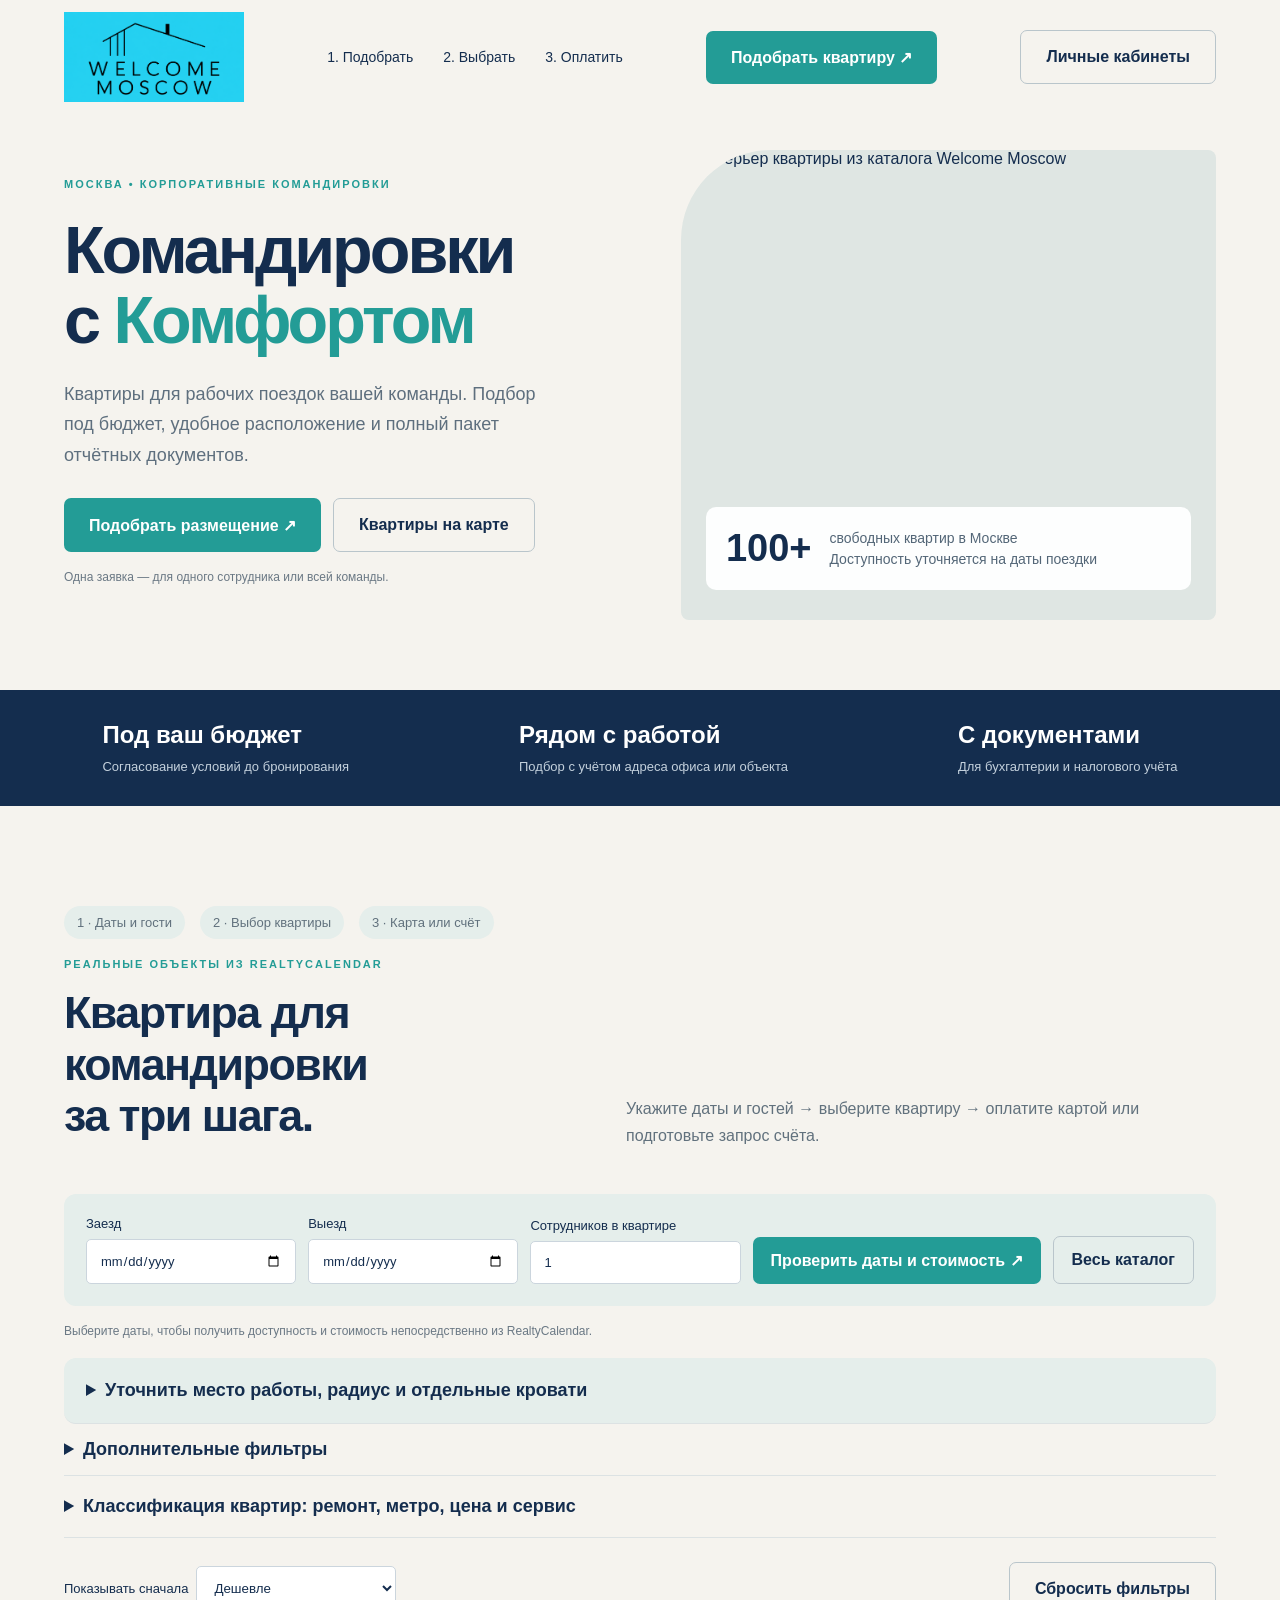
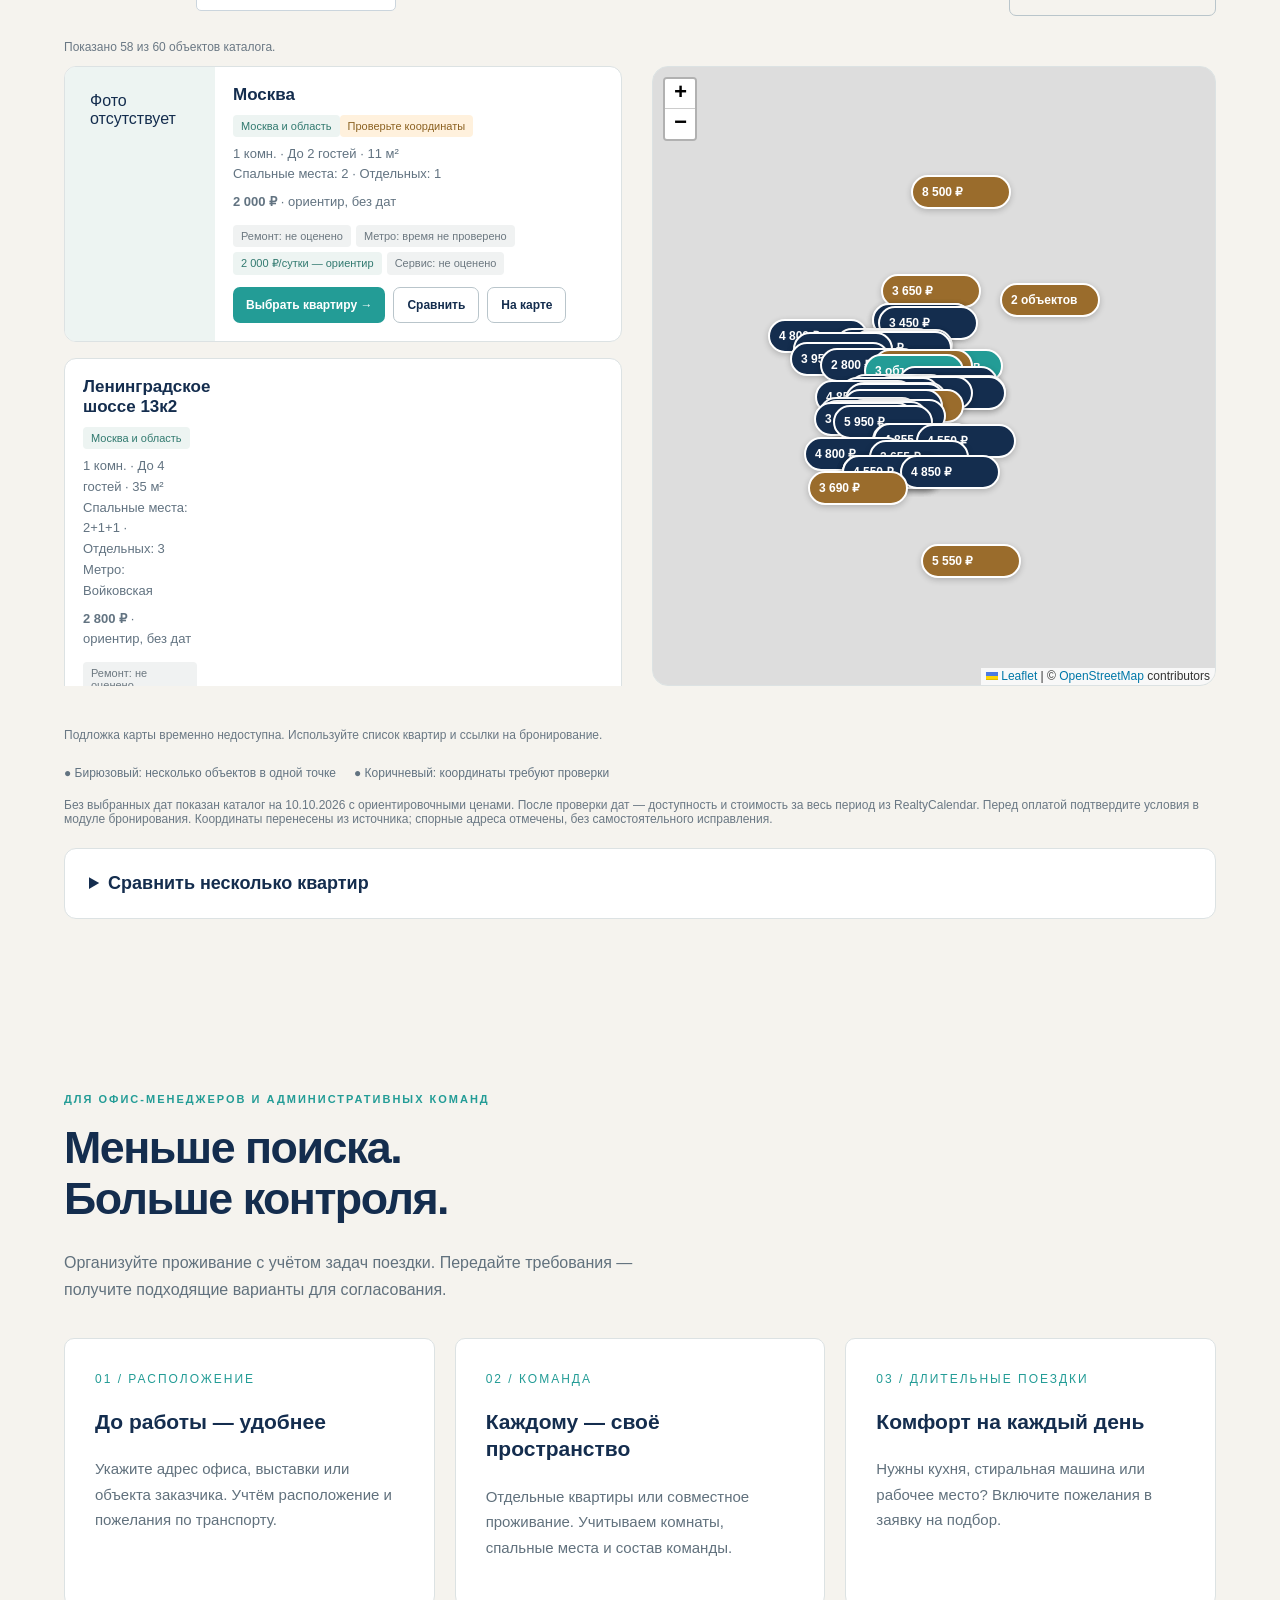
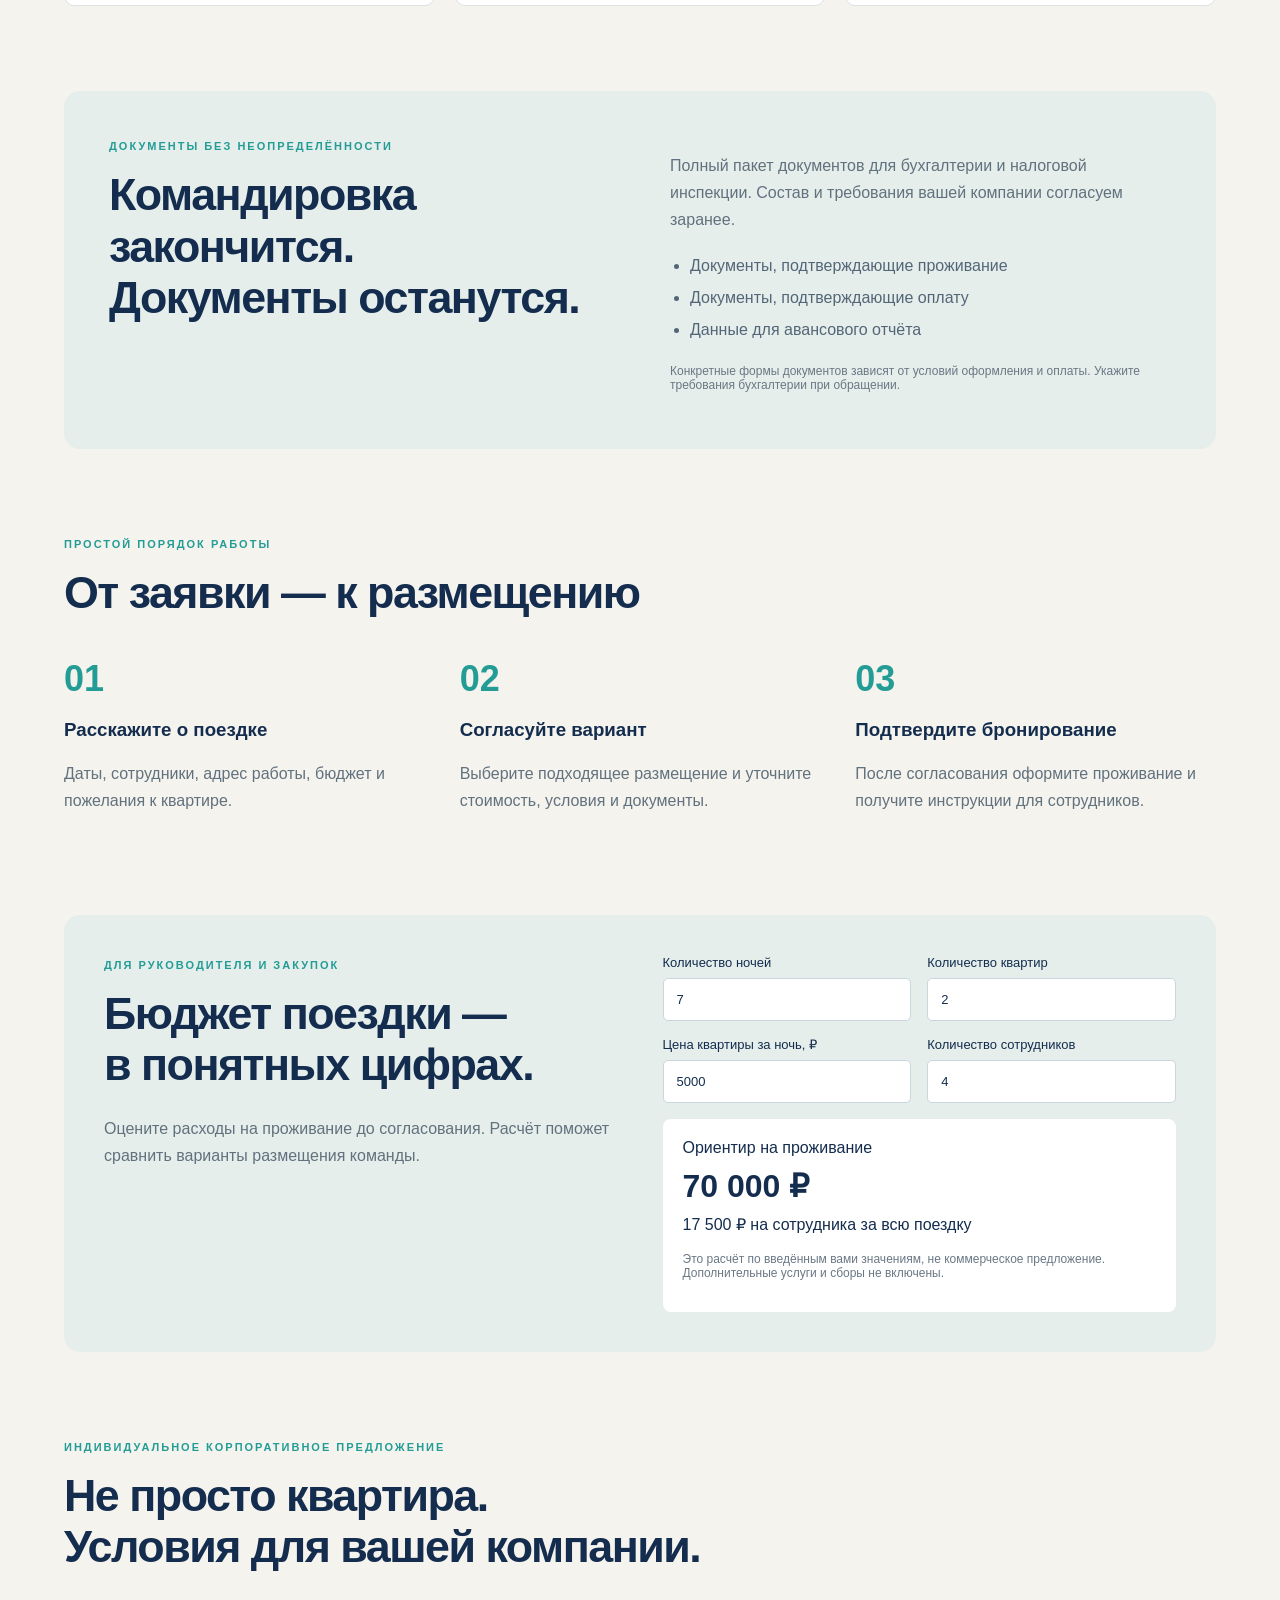
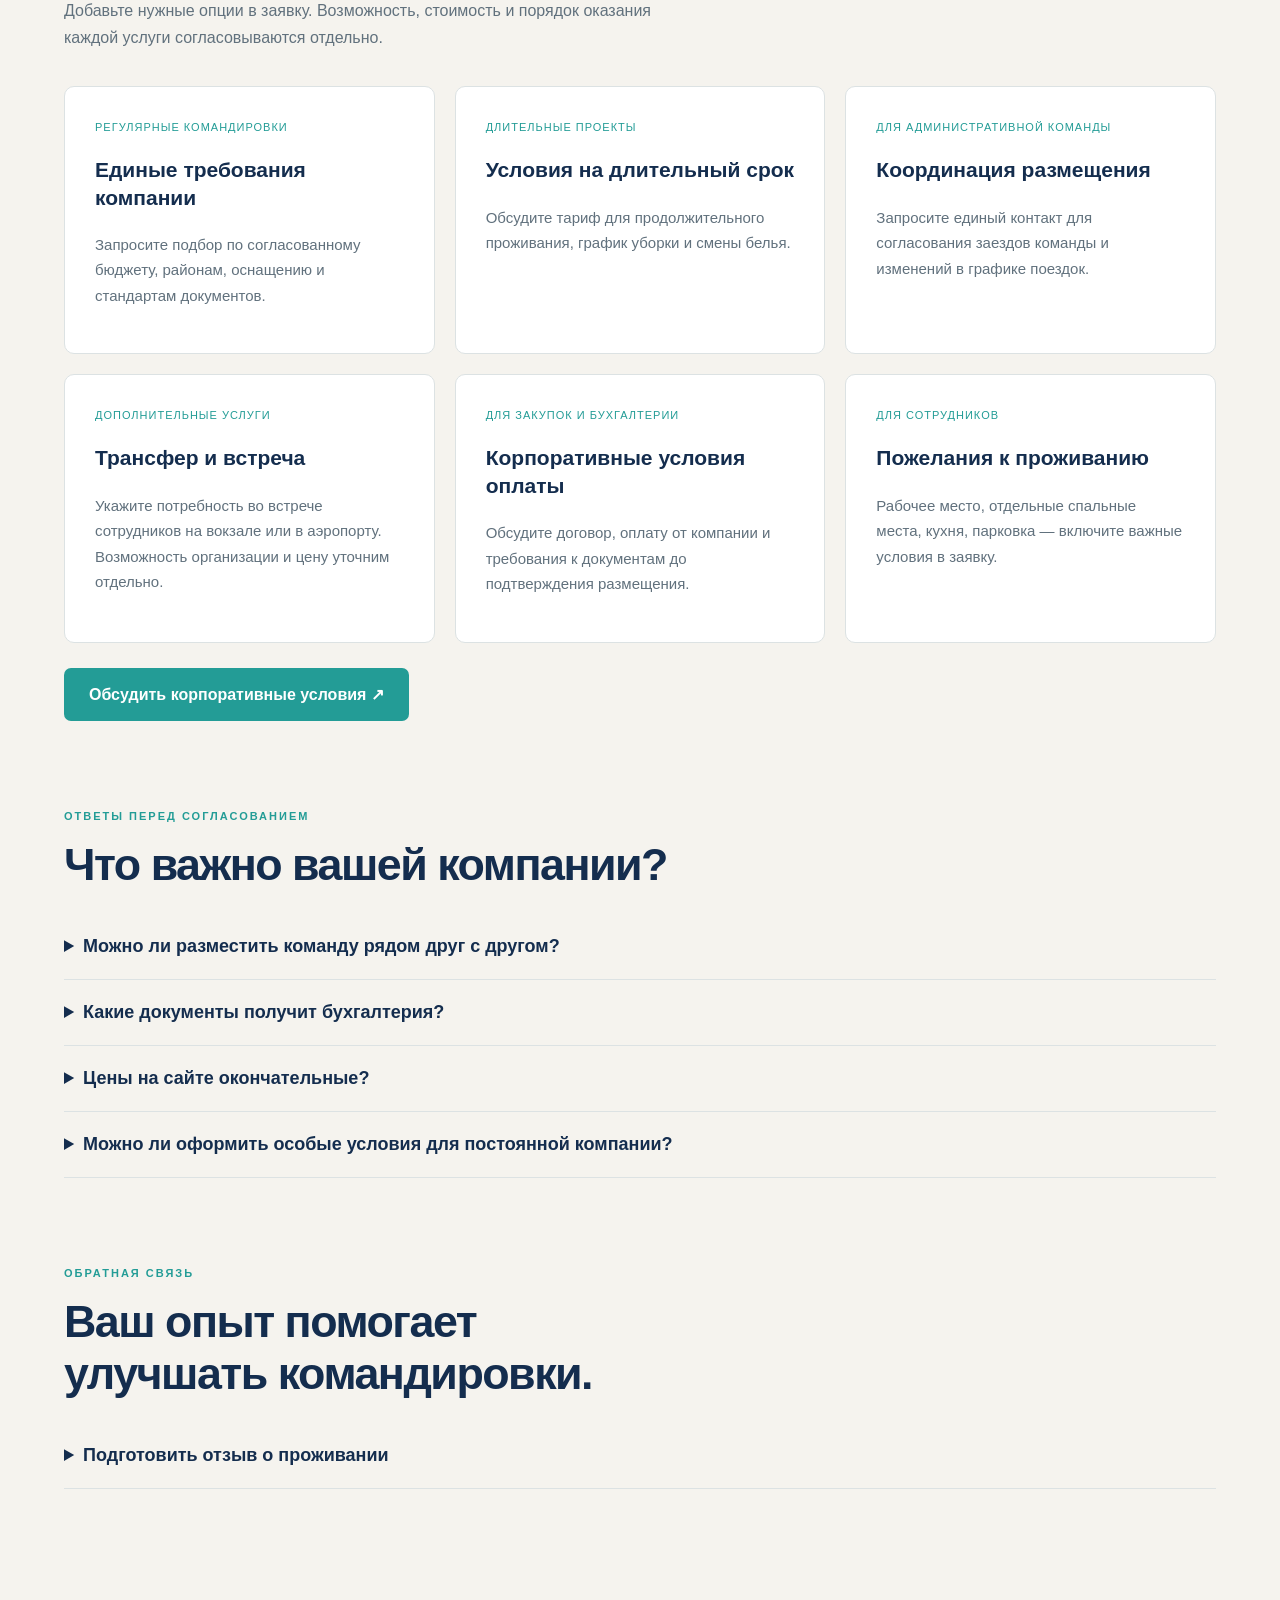
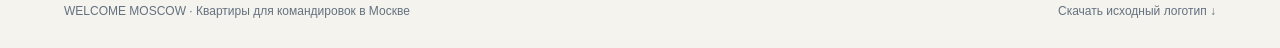
==== welcomemoscow/site/public/index.html @ 2b46227b "Save WELCOMEMOSCOW site, cabinet MVP and research" ====
<!doctype html><html lang="ru"><head><meta charset="utf-8"><meta name="viewport" content="width=device-width,initial-scale=1"><title>Welcome Moscow — квартиры для командировок</title><meta name="description" content="Более 100 свободных квартир в Москве для сотрудников компаний. Подбор под бюджет и полный пакет документов."><style>
:root{--navy:#142d4e;--teal:#239c96;--cream:#f5f3ee;--line:#dce2e3}*{box-sizing:border-box}html{scroll-behavior:smooth}body{margin:0;background:var(--cream);color:var(--navy);font-family:Arial,sans-serif}a{color:inherit;text-decoration:none}button,input,textarea{font:inherit}header{max-width:1280px;margin:auto;padding:24px 5%;display:flex;align-items:center;justify-content:space-between}.brand{display:flex;align-items:center;gap:10px;font-weight:800;letter-spacing:-.5px}.original-logo{display:block;position:relative;width:220px;height:125px;overflow:hidden;border-radius:3px}.brand .original-logo img{position:absolute;width:100%;height:auto;left:0;top:-185px}.brand small{display:block;font-size:10px;letter-spacing:2px;margin-top:5px;font-weight:400}nav{display:flex;gap:30px;font-size:14px}.btn{display:inline-flex;justify-content:center;align-items:center;padding:17px 25px;border-radius:7px;background:var(--teal);color:white;border:0;font-weight:700;cursor:pointer}.outline{background:transparent;border:1px solid #b9c5cb;color:var(--navy)}main{overflow:hidden}.hero{max-width:1280px;margin:36px auto 0;padding:0 5% 70px;display:grid;grid-template-columns:1.05fr 1fr;gap:55px;align-items:center}.eyebrow{font-size:11px;letter-spacing:2px;font-weight:700;text-transform:uppercase;color:var(--teal)}h1{font-size:clamp(42px,5.2vw,70px);line-height:1.06;letter-spacing:-3px;margin:23px 0}h1 em{font-style:normal;color:var(--teal)}.lead{font-size:18px;line-height:1.7;color:#5e6f7e;max-width:490px}.actions{display:flex;gap:12px;flex-wrap:wrap;margin-top:28px}.note{font-size:12px;color:#6a7884;margin-top:18px}.scene{height:470px;background:#dfe6e3;border-radius:90px 8px 8px 8px;position:relative;overflow:hidden;display:flex;align-items:center;justify-content:center}.scene:before{content:'';position:absolute;inset:0;background:linear-gradient(110deg,#ece8dc,#d5e4df)}.door{position:relative;width:220px;height:330px;border:18px solid var(--navy);border-bottom:0;border-radius:120px 120px 0 0;background:linear-gradient(140deg,#9bb9b2,#f5f3ee);box-shadow:55px 15px 0 -20px #c5d2ca}.door:after{content:'';position:absolute;width:58px;height:58px;right:20px;top:85px;background:var(--teal);box-shadow:0 68px 0 #f5f3ee}.float{position:absolute;bottom:30px;left:25px;right:25px;padding:20px;background:#fffffff2;border-radius:10px;display:flex;align-items:center;gap:18px}.float strong{font-size:38px}.float span{font-size:14px;line-height:1.5;color:#536677}.stats{background:var(--navy);color:#fff;padding:31px 8%;display:flex;justify-content:space-between;gap:25px}.stats b{display:block;font-size:24px;margin-bottom:8px}.stats span{font-size:13px;color:#c3d0dc}.section{max-width:1280px;margin:auto;padding:85px 5%}h2{font-size:clamp(30px,3.5vw,46px);letter-spacing:-1.5px;line-height:1.15;margin:15px 0 24px}.section-intro{max-width:590px;line-height:1.7;color:#61717d}.grid{display:grid;grid-template-columns:repeat(3,1fr);gap:20px;margin-top:35px}.card{padding:30px;background:white;border-radius:10px;border:1px solid var(--line)}.number{font-size:12px;color:var(--teal);letter-spacing:2px}.card h3{font-size:21px;line-height:1.3}.card p{font-size:15px;color:#61717d;line-height:1.7}.docs{display:grid;grid-template-columns:1fr 1fr;gap:60px;background:#e5eeeb;border-radius:16px;padding:45px}.docs ul{padding-left:20px;line-height:2;color:#536677}.steps{display:grid;grid-template-columns:repeat(3,1fr);gap:35px;margin-top:40px}.steps b{font-size:36px;color:var(--teal)}.steps p{line-height:1.7;color:#61717d}.form-section{background:var(--navy);color:white}.form-wrap{max-width:1150px;margin:auto;padding:70px 5%;display:grid;grid-template-columns:1fr 1.1fr;gap:70px}.form-wrap p{line-height:1.7;color:#c3d0dc}form{display:grid;grid-template-columns:1fr 1fr;gap:18px}label{display:flex;flex-direction:column;gap:8px;font-size:13px}input,textarea{padding:13px;background:#fff;border:1px solid #cbd5dd;border-radius:5px;width:100%;color:var(--navy)}.full{grid-column:1/-1}textarea{min-height:90px}.form-note{font-size:12px!important;margin:0}#result{display:none}.result{background:#fff;color:var(--navy);padding:20px;border-radius:8px}.result pre{white-space:pre-wrap;font:14px/1.6 Arial}footer{padding:30px 5%;max-width:1280px;margin:auto;display:flex;justify-content:space-between;gap:20px;font-size:12px;color:#63717f}@media(max-width:800px){header{gap:15px;flex-wrap:wrap}.original-logo{width:190px;height:108px}.brand .original-logo img{top:-160px}header>.btn{padding:12px 15px;font-size:12px}nav{display:none}.hero{grid-template-columns:1fr;margin-top:15px;gap:30px}h1{letter-spacing:-2px}.scene{height:340px}.door{height:290px}.stats{flex-direction:column;padding:30px 7%}.grid,.steps,.docs,.form-wrap{grid-template-columns:1fr}.section{padding:55px 6%}.docs{padding:28px;gap:10px}.form-wrap{gap:25px;padding:50px 6%}footer{flex-direction:column}form{gap:14px}.actions .btn{width:100%}}

.original-logo{width:180px;height:90px;overflow:visible}.brand .original-logo img{position:static;width:100%;height:100%;object-fit:contain}header{padding-top:12px;padding-bottom:12px}.scene:before{display:none}.scene>img{width:100%;height:100%;object-fit:cover}.catalog-head{display:flex;justify-content:space-between;gap:25px;align-items:end}.toolbar{display:flex;flex-wrap:wrap;gap:12px;margin:24px 0}.toolbar input{flex:2;min-width:180px}.toolbar select{padding:13px;border:1px solid #cbd5dd;border-radius:5px;color:var(--navy);background:white}.catalog-layout{display:grid;grid-template-columns:1fr 1fr;gap:24px}.map-wrap{position:sticky;top:15px;height:620px;border:1px solid var(--line);border-radius:16px;overflow:hidden;background:#e5eeeb}#map{height:100%;width:100%;z-index:1}.property-list{height:620px;overflow:auto;padding-right:6px}.property{background:white;border:1px solid var(--line);border-radius:12px;overflow:hidden;margin-bottom:16px;display:grid;grid-template-columns:150px 1fr}.property img{width:150px;height:100%;min-height:180px;object-fit:cover}.property-body{padding:18px}.property h3{font-size:17px;margin:0 0 10px}.property p{font-size:13px;line-height:1.6;margin:7px 0;color:#627381}.property .btn{padding:10px 13px;font-size:12px}.property-actions{display:flex;gap:8px;flex-wrap:wrap}.tag{display:inline-block;background:#edf4f2;border-radius:4px;padding:5px 8px;font-size:11px;color:#327a70}.warn{background:#fff1dd;color:#8c6222}.map-marker{background:var(--navy);color:white;border:2px solid white;border-radius:18px;padding:6px 9px;font-size:12px;font-weight:bold;white-space:nowrap;box-shadow:0 2px 6px #0003}.map-marker.warning{background:#9a6c2c}.map-marker.group{background:var(--teal)}.map-popup{font:14px/1.5 Arial;max-height:260px;overflow:auto;min-width:220px}.map-popup a{display:block;color:#137c79;margin:7px 0}.map-legend{display:flex;gap:18px;font-size:12px;margin:12px 0;color:#627381}.compare-panel{background:white;padding:24px;border-radius:12px;margin-top:22px;border:1px solid var(--line)}.compare-grid{display:grid;grid-template-columns:repeat(3,1fr);gap:15px}.compare-item{background:#f2f5f4;padding:18px;border-radius:8px;font-size:14px;line-height:1.7}.budget{display:grid;grid-template-columns:1fr 1fr;gap:45px;background:#e5eeeb;border-radius:16px;padding:40px}.budget-fields{display:grid;grid-template-columns:1fr 1fr;gap:16px}.budget-output{grid-column:1/-1;background:white;padding:20px;border-radius:8px}.budget-output strong{font-size:32px;display:block;margin:10px 0}details{border-bottom:1px solid var(--line);padding:22px 0}summary{font-size:18px;font-weight:bold;cursor:pointer}details p{line-height:1.7;color:#61717d}.service-label{font-size:11px;color:var(--teal);text-transform:uppercase;letter-spacing:1px}.map-error{padding:30px;line-height:1.7}.mobile-link{display:none}@media(max-width:800px){.original-logo{width:150px;height:75px}.brand .original-logo img{top:auto}.catalog-layout,.budget{grid-template-columns:1fr}.map-wrap{position:relative;height:380px;grid-row:1}.property-list{height:520px}.catalog-head{display:block}.property{grid-template-columns:110px 1fr}.property img{width:110px}.compare-grid{grid-template-columns:1fr}.budget{padding:25px}.toolbar select{flex:1;min-width:120px}.hero{padding-bottom:40px}.mobile-link{display:block}}
.live-search{display:flex;align-items:end;gap:12px;flex-wrap:wrap;padding:22px;background:#e5eeeb;border-radius:12px;margin-top:28px}.live-search label{flex:1;min-width:150px}.live-search button{padding:14px 18px}.live-search button:disabled{opacity:.65;cursor:wait}.corporate-location{background:#e5eeeb;padding:22px;border-radius:12px;margin-top:20px}.corporate-form{padding:25px;background:white;border-radius:12px;border:1px solid var(--line)}.corporate-form fieldset{border:1px solid var(--line);border-radius:8px;padding:20px}.corporate-form fieldset label{display:inline-flex;flex-direction:row;align-items:center;margin:10px 20px 0 0}.corporate-form fieldset input{width:auto}.work-pin{background:#ea7835;color:white;border:3px solid white;width:28px;height:28px;border-radius:50%;box-shadow:0 2px 8px #0005}.corporate-location .toolbar label{min-width:180px}@media(max-width:800px){.corporate-form{grid-template-columns:1fr}.corporate-form .full{grid-column:1}.corporate-form{padding:18px}}[hidden]{display:none!important}.extra-filters{padding:15px 0}.optional-fields{display:grid;grid-template-columns:1fr 1fr;gap:18px;margin-top:18px}.payment-choice{border:0;border-radius:16px;max-width:530px;width:calc(100% - 32px);padding:30px;color:var(--navy)}.payment-choice::backdrop{background:#142d4e99}.payment-choice h2{font-size:29px}.payment-choice .actions{flex-direction:column}.payment-choice .close{float:right;border:0;background:none;font-size:24px;cursor:pointer}.stage-bar{display:flex;gap:15px;flex-wrap:wrap;font-size:13px;margin:15px 0;color:#61717d}.stage-bar span{background:#e5eeeb;padding:9px 13px;border-radius:20px}@media(max-width:800px){.optional-fields{grid-template-columns:1fr}} .property.selected{border:2px solid var(--teal)}.review-text{white-space:pre-wrap}#review-form{max-width:700px}#sort-order{max-width:240px}@media(max-width:600px){#sort-order{max-width:180px}}.quality-filters{padding:20px 0}.quality-grid{display:grid;grid-template-columns:repeat(4,1fr);gap:15px;margin:20px 0}.quality-grid select{padding:13px;border:1px solid #cbd5dd;background:white;border-radius:5px;width:100%;color:var(--navy)}.quality-chips{display:flex;gap:5px;flex-wrap:wrap;margin:12px 0}.quality-chips .tag{font-size:11px}.quality-chips .unknown{color:#6c7880;background:#f0f2f2}@media(max-width:800px){.quality-grid{grid-template-columns:1fr 1fr}}@media(max-width:430px){.quality-grid{grid-template-columns:1fr}}</style><link rel="stylesheet" href="assets/leaflet.css"></head><body><header><a class="brand" href="#"><span class="original-logo"><img src="assets/welcome-moscow.png" alt="WELCOME MOSCOW"></span></a><nav><a href="#catalog">1. Подобрать</a><a href="#catalog">2. Выбрать</a><a href="#catalog">3. Оплатить</a></nav><a href="#catalog" class="btn">Подобрать квартиру ↗</a></header><main><section class="hero"><div><span class="eyebrow">Москва • Корпоративные командировки</span><h1>Командировки<br>с <em>Комфортом</em></h1><p class="lead">Квартиры для рабочих поездок вашей команды. Подбор под бюджет, удобное расположение и полный пакет отчётных документов.</p><div class="actions"><a class="btn" href="#catalog">Подобрать размещение ↗</a><a class="btn outline" href="#catalog">Квартиры на карте</a></div><p class="note">Одна заявка — для одного сотрудника или всей команды.</p></div><div class="scene"><img id="hero-photo" alt="Интерьер квартиры из каталога Welcome Moscow"><div class="float"><strong>100+</strong><span>свободных квартир в Москве<br>Доступность уточняется на даты поездки</span></div></div></section><div class="stats"><div><b>Под ваш бюджет</b><span>Согласование условий до бронирования</span></div><div><b>Рядом с работой</b><span>Подбор с учётом адреса офиса или объекта</span></div><div><b>С документами</b><span>Для бухгалтерии и налогового учёта</span></div></div><section class="section" id="catalog"><div class="stage-bar"><span>1 · Даты и гости</span><span>2 · Выбор квартиры</span><span>3 · Карта или счёт</span></div><div class="catalog-head"><div><span class="eyebrow">Реальные объекты из RealtyCalendar</span><h2>Квартира для командировки<br>за три шага.</h2></div><p class="section-intro">Укажите даты и гостей → выберите квартиру → оплатите картой или подготовьте запрос счёта.</p></div><form id="live-search" class="live-search"><label>Заезд<input id="live-arrival" type="date" required></label><label>Выезд<input id="live-departure" type="date" required></label><label>Сотрудников в квартире<input id="live-guests" type="number" min="1" max="30" value="1" required></label><button class="btn" id="live-submit" type="submit">Проверить даты и стоимость ↗</button><button class="btn outline" type="button" id="live-reset">Весь каталог</button></form><p id="live-status" class="note" role="status" aria-live="polite">Выберите даты, чтобы получить доступность и стоимость непосредственно из RealtyCalendar.</p><details class="corporate-location"><summary>Уточнить место работы, радиус и отдельные кровати</summary><h3>Место работы и отдельные спальные места</h3><p class="note">Нажмите на карту, чтобы указать локацию офиса или объекта. Радиус измеряется по прямой, не по автомобильному маршруту.</p><div class="toolbar"><button class="btn outline" id="pick-location" type="button">Указать локацию на карте</button><label>Радиус, км<input id="work-radius" type="number" min="0.1" max="100" step="0.1" value="5"></label><label>Отдельных спальных мест в квартире<input id="separate-beds" type="number" min="0" max="30" value="0"></label><button class="btn outline" id="clear-location" type="button">Сбросить локацию</button></div><p id="work-location-status" class="note" aria-live="polite">Локация не выбрана. Значение 0 — без ограничения по отдельным спальным местам.</p><p class="note">«2+2» считается двумя отдельными спальными местами, а не четырьмя. Типы кроватей необходимо подтвердить перед заселением. Объекты с сомнительными координатами исключаются из подбора по радиусу.</p></details><details class="extra-filters"><summary>Дополнительные фильтры</summary><div class="toolbar"><input id="search" aria-label="Поиск по адресу или метро" placeholder="Адрес, метро или название квартиры"><select id="region" aria-label="Регион"><option value="Москва и область">Москва и область</option><option value="all">Все объекты модуля</option><option value="Сочи">Сочи</option></select><select id="rooms" aria-label="Комнаты"><option value="">Любое число комнат</option><option value="1">1 комната</option><option value="2">2 комнаты</option><option value="3">3 и больше</option></select><select id="capacity" aria-label="Вместимость"><option value="0">Любое число гостей</option><option value="2">От 2 гостей</option><option value="4">От 4 гостей</option><option value="6">От 6 гостей</option></select><select id="kind" aria-label="Тип объекта"><option value="housing">Только жильё</option><option value="all">Жильё и парковка</option></select></div></details><details class="quality-filters"><summary>Классификация квартир: ремонт, метро, цена и сервис</summary><div class="quality-grid"><label>Качество ремонта<select id="quality-repair"><option value="">Любой ремонт</option><option value="basic">Базовый</option><option value="standard">Стандартный</option><option value="modern">Современный</option><option value="designer">Дизайнерский</option><option value="unknown">Не оценено</option></select></label><label>До метро пешком<select id="quality-metro"><option value="">Любое расстояние</option><option value="m5">До 5 минут</option><option value="m10">Более 5 — до 10 минут</option><option value="m15">Более 10 — до 15 минут</option><option value="mfar">Более 15 минут</option><option value="unknown">Не проверено</option></select></label><label>Цена за сутки<select id="quality-price"><option value="">Любая цена</option><option value="p4">Менее 4 000 ₽</option><option value="p6">4 000 — менее 6 000 ₽</option><option value="p9">6 000 — менее 9 000 ₽</option><option value="pplus">От 9 000 ₽</option><option value="unknown">Цена не указана</option></select></label><label>Качество обслуживания<select id="quality-service"><option value="">Любой уровень</option><option value="basic">Базовый</option><option value="standard">Стандарт</option><option value="comfort">Комфорт</option><option value="premium">Премиум</option><option value="unknown">Не оценено</option></select></label></div><p class="note">Цена за сутки рассчитывается как стоимость выбранного периода, делённая на число ночей. Без дат показана ориентировочная цена из каталога. Ремонт, время пешком до метро и обслуживание отображаются только после проверки; расстояние до метро не определяется по прямой.</p><details><summary style="font-size:14px">Как определяются уровни качества</summary><p class="note">Ремонт: базовый — функциональное состояние; стандартный — аккуратная отделка; современный — обновлённый интерьер и оснащение; дизайнерский — индивидуальный интерьер. Уровень присваивается после осмотра.</p><p class="note">Обслуживание: базовый — выполнение обязательных услуг; стандарт — проверенный порядок уборки, заселения и связи; комфорт — расширенное сопровождение; премиум — индивидуальный сервис. Уровень подтверждается проверкой фактических процессов, а не только ценой квартиры.</p></details></details><div class="toolbar" style="justify-content:space-between;align-items:center"><label style="flex-direction:row;align-items:center">Показывать сначала <select id="sort-order" aria-label="Порядок квартир"><option value="price">Дешевле</option><option value="distance">Ближе к месту работы</option><option value="beds">Больше отдельных мест</option></select></label><button type="button" class="btn outline" id="reset-filters">Сбросить фильтры</button></div><p id="catalog-count" class="note" aria-live="polite">Загружаем каталог…</p><div class="catalog-layout"><div id="property-list" class="property-list"></div><div class="map-wrap"><div id="map" aria-label="Интерактивная карта объектов"></div></div></div><div class="map-legend"><span>● Бирюзовый: несколько объектов в одной точке</span><span>● Коричневый: координаты требуют проверки</span></div><p class="note">Без выбранных дат показан каталог на 10.10.2026 с ориентировочными ценами. После проверки дат — доступность и стоимость за весь период из RealtyCalendar. Перед оплатой подтвердите условия в модуле бронирования. Координаты перенесены из источника; спорные адреса отмечены, без самостоятельного исправления.</p><details class="compare-panel"><summary>Сравнить несколько квартир</summary><a class="btn outline" style="float:right" href="#corporate-order">Оформить корпоративную заявку ↓</a><h3>Сравнение для согласования <span id="compare-count">0 / 3</span></h3><div id="compare-grid" class="compare-grid"><p class="note">Добавьте квартиры кнопкой «Сравнить».</p></div></details></section><section class="section" id="benefits"><span class="eyebrow">Для офис-менеджеров и административных команд</span><h2>Меньше поиска.<br>Больше контроля.</h2><p class="section-intro">Организуйте проживание с учётом задач поездки. Передайте требования — получите подходящие варианты для согласования.</p><div class="grid"><article class="card"><span class="number">01 / РАСПОЛОЖЕНИЕ</span><h3>До работы — удобнее</h3><p>Укажите адрес офиса, выставки или объекта заказчика. Учтём расположение и пожелания по транспорту.</p></article><article class="card"><span class="number">02 / КОМАНДА</span><h3>Каждому — своё пространство</h3><p>Отдельные квартиры или совместное проживание. Учитываем комнаты, спальные места и состав команды.</p></article><article class="card"><span class="number">03 / ДЛИТЕЛЬНЫЕ ПОЕЗДКИ</span><h3>Комфорт на каждый день</h3><p>Нужны кухня, стиральная машина или рабочее место? Включите пожелания в заявку на подбор.</p></article></div></section><section class="section" id="documents" style="padding-top:0"><div class="docs"><div><span class="eyebrow">Документы без неопределённости</span><h2>Командировка закончится.<br>Документы останутся.</h2></div><div><p class="section-intro">Полный пакет документов для бухгалтерии и налоговой инспекции. Состав и требования вашей компании согласуем заранее.</p><ul><li>Документы, подтверждающие проживание</li><li>Документы, подтверждающие оплату</li><li>Данные для авансового отчёта</li></ul><p class="note">Конкретные формы документов зависят от условий оформления и оплаты. Укажите требования бухгалтерии при обращении.</p></div></div></section><section class="section" id="process" style="padding-top:0"><span class="eyebrow">Простой порядок работы</span><h2>От заявки — к размещению</h2><div class="steps"><div><b>01</b><h3>Расскажите о поездке</h3><p>Даты, сотрудники, адрес работы, бюджет и пожелания к квартире.</p></div><div><b>02</b><h3>Согласуйте вариант</h3><p>Выберите подходящее размещение и уточните стоимость, условия и документы.</p></div><div><b>03</b><h3>Подтвердите бронирование</h3><p>После согласования оформите проживание и получите инструкции для сотрудников.</p></div></div></section><section class="section" style="padding-top:0"><div class="budget"><div><span class="eyebrow">Для руководителя и закупок</span><h2>Бюджет поездки —<br>в понятных цифрах.</h2><p class="section-intro">Оцените расходы на проживание до согласования. Расчёт поможет сравнить варианты размещения команды.</p></div><div class="budget-fields"><label>Количество ночей<input id="calc-nights" type="number" min="1" value="7"></label><label>Количество квартир<input id="calc-units" type="number" min="1" value="2"></label><label>Цена квартиры за ночь, ₽<input id="calc-rate" type="number" min="1" value="5000"></label><label>Количество сотрудников<input id="calc-people" type="number" min="1" value="4"></label><div class="budget-output">Ориентир на проживание<strong id="calc-total"></strong><span id="calc-per-person"></span><p class="note">Это расчёт по введённым вами значениям, не коммерческое предложение. Дополнительные услуги и сборы не включены.</p></div></div></div></section><section class="section" style="padding-top:0" id="corporate"><span class="eyebrow">Индивидуальное корпоративное предложение</span><h2>Не просто квартира.<br>Условия для вашей компании.</h2><p class="section-intro">Добавьте нужные опции в заявку. Возможность, стоимость и порядок оказания каждой услуги согласовываются отдельно.</p><div class="grid"><article class="card"><span class="service-label">Регулярные командировки</span><h3>Единые требования компании</h3><p>Запросите подбор по согласованному бюджету, районам, оснащению и стандартам документов.</p></article><article class="card"><span class="service-label">Длительные проекты</span><h3>Условия на длительный срок</h3><p>Обсудите тариф для продолжительного проживания, график уборки и смены белья.</p></article><article class="card"><span class="service-label">Для административной команды</span><h3>Координация размещения</h3><p>Запросите единый контакт для согласования заездов команды и изменений в графике поездок.</p></article><article class="card"><span class="service-label">Дополнительные услуги</span><h3>Трансфер и встреча</h3><p>Укажите потребность во встрече сотрудников на вокзале или в аэропорту. Возможность организации и цену уточним отдельно.</p></article><article class="card"><span class="service-label">Для закупок и бухгалтерии</span><h3>Корпоративные условия оплаты</h3><p>Обсудите договор, оплату от компании и требования к документам до подтверждения размещения.</p></article><article class="card"><span class="service-label">Для сотрудников</span><h3>Пожелания к проживанию</h3><p>Рабочее место, отдельные спальные места, кухня, парковка — включите важные условия в заявку.</p></article></div><a class="btn" style="margin-top:25px" href="#catalog">Обсудить корпоративные условия ↗</a></section><section class="section" style="padding-top:0"><span class="eyebrow">Ответы перед согласованием</span><h2>Что важно вашей компании?</h2><details><summary>Можно ли разместить команду рядом друг с другом?</summary><p>В каталоге есть несколько объектов по одним адресам. Выберите варианты на карте и передайте состав команды. Одновременную доступность нужно проверить на даты поездки.</p></details><details><summary>Какие документы получит бухгалтерия?</summary><p>Состав полного пакета документов согласуется заранее с учётом договора и способа оплаты. В заявке укажите конкретные требования к подтверждению проживания и оплаты.</p></details><details><summary>Цены на сайте окончательные?</summary><p>Без дат цены ориентировочные. После проверки дат отображается стоимость за весь период, возвращённая RealtyCalendar. Доступность может измениться до оформления: итоговые условия, состав платежа и отмену подтвердите в модуле бронирования.</p></details><details><summary>Можно ли оформить особые условия для постоянной компании?</summary><p>Направьте объём и периодичность поездок, бюджет и требования. Индивидуальные тарифы, порядок оплаты и дополнительные услуги обсуждаются отдельно.</p></details></section><section class="section" id="reviews" style="padding-top:0"><span class="eyebrow">Обратная связь</span><h2>Ваш опыт помогает<br>улучшать командировки.</h2><div id="published-reviews" class="grid" hidden></div><details><summary>Подготовить отзыв о проживании</summary><form id="review-form" style="padding-top:20px"><label>Номер бронирования<input name="booking" required maxlength="100" placeholder="Из подтверждения RealtyCalendar"></label><label>Квартира<select name="apartment" id="review-apartment" required style="padding:13px;border:1px solid #cbd5dd;border-radius:5px"><option value="">Выберите квартиру проживания</option></select></label><label>Как вас подписать<input name="name" maxlength="100" placeholder="Имя или «Гость»"></label><label>Оценка<select name="rating" required style="padding:13px;border:1px solid #cbd5dd;border-radius:5px"><option value="5">5 — отлично</option><option value="4">4 — хорошо</option><option value="3">3 — есть замечания</option><option value="2">2 — плохо</option><option value="1">1 — очень плохо</option></select></label><label class="full">Ваш отзыв<textarea name="text" required minlength="10" maxlength="2000" placeholder="Что было удобно и что нам стоит улучшить?"></textarea></label><button class="btn full" type="submit">Скопировать отзыв для передачи менеджеру</button><p class="note full" id="review-status" aria-live="polite">Укажите номер бронирования, чтобы связать отзыв с проживанием. Форма готовит текст для менеджера; автоматическая проверка брони и отправка ещё не подключены.</p></form></details></section><section class="section" id="corporate-order" style="padding-top:0" hidden><span class="eyebrow">Корпоративная заявка</span><h2>Счёт для вашей компании</h2><p class="section-intro">Квартира и даты уже выбраны. Укажите компанию и контакт для документов. Дополнительные реквизиты можно раскрыть ниже.</p><form id="corporate-form" class="corporate-form"><label>Полное наименование компании<input name="buyer" required maxlength="200" placeholder="ООО «Название»"></label><label>ИНН<input name="inn" required inputmode="numeric" pattern="[0-9]{10}|[0-9]{12}" maxlength="12"></label><details class="full legal-details"><summary>Дополнительные реквизиты — необязательно для заявки</summary><div class="optional-fields"><label>КПП<input name="kpp" inputmode="numeric" pattern="[0-9]{9}" maxlength="9"></label><label>ОГРН / ОГРНИП<input name="ogrn" inputmode="numeric" pattern="[0-9]{13}|[0-9]{15}" maxlength="15"></label><label class="full">Юридический адрес<input name="address" maxlength="400"></label><label>Расчётный счёт<input name="account" inputmode="numeric" pattern="[0-9]{20}" maxlength="20"></label><label>Банк<input name="bank" maxlength="200"></label><label>БИК<input name="bik" inputmode="numeric" pattern="[0-9]{9}" maxlength="9"></label><label>Корреспондентский счёт<input name="correspondent" inputmode="numeric" pattern="[0-9]{20}" maxlength="20"></label><label>Представитель / должность<input name="representative" maxlength="200"></label><label>Основание полномочий<input name="authority" maxlength="200" placeholder="Устав / доверенность"></label></div></details><label>Контактное лицо<input name="contact" required maxlength="150"></label><label>Email для документов<input name="email" type="email" required maxlength="150"></label><label>Телефон<input name="phone" type="tel" required maxlength="50"></label><input name="employees" type="hidden" value="1"><details class="full"><summary>Добавить услуги и пожелания</summary><fieldset><legend>Стоимость услуг согласуется отдельно</legend><label><input type="checkbox" name="extras" value="Уборка и смена белья"> Уборка и смена белья</label><label><input type="checkbox" name="extras" value="Трансфер"> Трансфер</label><label><input type="checkbox" name="extras" value="Парковка"> Парковка</label><label><input type="checkbox" name="extras" value="Регулярное корпоративное размещение"> Регулярное корпоративное размещение</label></fieldset><label class="full">Требования к размещению и документам<textarea name="comment" maxlength="2000"></textarea></label></details><p class="note full">Реквизиты обрабатываются только в вашем браузере и не передаются менеджеру автоматически. Счёт формируется по вашим данным, с реквизитами исполнителя и пометкой «Без НДС». Проект заявки к договору требует согласования; утверждённый договор ещё не подключён. Заявка не удерживает квартиру и не подтверждает бронь.</p><button class="btn full" type="submit">Сформировать счёт</button></form><div id="corporate-result" class="compare-panel" hidden><h3>Счёт и документы</h3><p id="corporate-total"></p><p class="note">Сумма включает только проживание по последней онлайн-проверке. Услуги, залог и возможные дополнительные сборы требуют согласования.</p><div class="actions"><button type="button" class="btn" id="draft-invoice">Счёт / сохранить в PDF</button><button type="button" class="btn outline" id="draft-contract">Проект заявки к договору / печать</button><button type="button" class="btn outline" id="manager-link">Скопировать ссылку для менеджера</button></div><p id="manager-status" class="note" aria-live="polite"></p><p class="note">Ссылка содержит только параметры подбора и номера объектов, без реквизитов компании. Контроль фактической оплаты выполняется в RealtyCalendar; автоматические уведомления и статусы ещё не подключены.</p></div></section><section class="section" id="booking" style="padding-top:0" hidden><span class="eyebrow">Официальное оформление RealtyCalendar</span><h2>Оплата картой</h2><p class="section-intro">Выберите квартиру, проверьте даты, заполните данные гостя и оформите бронирование в модуле ниже. Доступные способы оплаты и сумма предоплаты отображаются при оформлении.</p><p id="booking-context" class="note" aria-live="polite">Можно выбрать квартиру в каталоге выше или открыть весь список.</p><div class="actions" style="margin:20px 0"><button type="button" class="btn" id="booking-load">Открыть оформление на сайте</button><button type="button" class="btn outline" id="booking-all">Все квартиры</button><button type="button" class="btn outline" id="switch-invoice">Счёт на компанию</button></div><p id="booking-status" class="note" role="status"></p><div id="hr-widget" data-instance-id="corporate-booking" style="min-height:120px"></div><p class="note">Перед подтверждением проверьте даты, число гостей, итоговую сумму и условия отмены. Банк или платёжный сервис может открыть защищённую страницу для подтверждения оплаты. Запрос счёта на компанию сам по себе не создаёт бронь.</p></section><section class="form-section" id="request" hidden><div class="form-wrap"><div><span class="eyebrow" style="color:#8bdbce">Начните с одной заявки</span><h2>Куда едет<br>ваша команда?</h2><p>Соберите требования к размещению. Готовую заявку можно скопировать и передать менеджеру Welcome Moscow.</p><a href="https://homereserve.ru/rWye2vsRms?tag=POLINA_LIDER" class="btn outline" style="color:white;border-color:#668093" target="_blank" rel="noopener">Открыть модуль бронирования ↗</a></div><div><form id="brief"><label>Компания<input name="company" required placeholder="Название компании" maxlength="150"></label><label>Количество сотрудников<input name="guests" type="number" min="1" required value="1"></label><label>Заезд<input name="arrival" type="date" required></label><label>Выезд<input name="departure" type="date" required></label><label class="full">Адрес работы / желаемый район<input name="location" required placeholder="Например: Москва-Сити" maxlength="200"></label><label class="full">Бюджет на проживание<input name="budget" placeholder="Сумма, за сутки или за всю поездку" maxlength="150"></label><label class="full">Дополнительные услуги<select name="services" style="padding:13px;border-radius:5px"><option>Не требуются</option><option>Уборка и смена белья</option><option>Трансфер / встреча</option><option>Корпоративные условия для регулярных поездок</option><option>Несколько услуг — перечислю ниже</option></select></label><label class="full">Пожелания и требования к документам<textarea name="wishes" placeholder="Комнаты, спальные места, кухня, документы…" maxlength="1500"></textarea></label><button class="btn full" type="submit">Сформировать заявку ↗</button><p class="form-note full">Форма создаёт текст заявки в вашем браузере. Автоматической отправки менеджеру нет.</p></form><div id="result" class="result" aria-live="polite"><b>Заявка готова</b><pre id="summary"></pre><button class="btn" id="copy" type="button">Скопировать</button><button class="btn outline" id="edit" type="button">Изменить</button><p class="note">Передайте текст вашему менеджеру Welcome Moscow. Это запрос на подбор, а не подтверждённое бронирование.</p></div></div></div></section><dialog id="payment-choice" class="payment-choice"><button class="close" id="payment-close" aria-label="Закрыть">×</button><span class="eyebrow">Шаг 3 · Оформление</span><h2>Как вам удобнее оплатить?</h2><p id="payment-summary" class="section-intro"></p><div class="actions"><button type="button" class="btn" id="pay-card">Картой через RealtyCalendar</button><button type="button" class="btn outline" id="pay-invoice">Счёт на компанию</button></div><p class="note">Корпоративная карта — если банк и платёжный сервис принимают её. Счёт формируется без НДС. Выставление счёта не удерживает квартиру — бронь подтверждается отдельно.</p></dialog><dialog id="apartment-reviews" class="payment-choice"><button type="button" class="close" id="reviews-close" aria-label="Закрыть">×</button><h2 id="reviews-title">Отзывы о квартире</h2><div id="reviews-body"></div></dialog></main><footer><span>WELCOME MOSCOW · Квартиры для командировок в Москве</span><a href="assets/welcome-moscow.png" download="welcome-moscow-logo.png">Скачать исходный логотип ↓</a></footer><script>
const form=document.querySelector('#brief'),arrival=form.elements.arrival,departure=form.elements.departure;const today=new Date();today.setMinutes(today.getMinutes()-today.getTimezoneOffset());arrival.min=today.toISOString().slice(0,10);arrival.onchange=()=>{departure.min=arrival.value};form.onsubmit=e=>{e.preventDefault();if(departure.value<=arrival.value){departure.setCustomValidity('Дата выезда должна быть позже даты заезда');departure.reportValidity();return}const d=new FormData(form);document.querySelector('#summary').textContent=`Заявка на размещение — Welcome Moscow\nКомпания: ${d.get('company')}\nСотрудников: ${d.get('guests')}\nЗаезд: ${d.get('arrival')}\nВыезд: ${d.get('departure')}\nАдрес / район: ${d.get('location')}\nБюджет: ${d.get('budget')||'Уточнить'}\nДополнительные услуги: ${d.get('services')}\nВыбранные объекты: ${Array.from(selected).map(id=>catalogItems.find(a=>a.id===id)?.address).join('; ')||'Не выбраны'}\nПожелания и документы: ${d.get('wishes')||'Уточнить'}`;form.hidden=true;form.style.display='none';document.querySelector('#result').style.display='block'};departure.oninput=()=>departure.setCustomValidity('');document.querySelector('#edit').onclick=()=>{form.style.display='grid';form.hidden=false;document.querySelector('#result').style.display='none'};document.querySelector('#copy').onclick=async()=>{try{await navigator.clipboard.writeText(document.querySelector('#summary').textContent);document.querySelector('#copy').textContent='Скопировано ✓'}catch{const r=document.createRange();r.selectNodeContents(document.querySelector('#summary'));const s=window.getSelection();s.removeAllRanges();s.addRange(r);document.querySelector('#copy').textContent='Выделено — нажмите Ctrl+C'}};
</script><script src="assets/leaflet.js"></script><script src="assets/classifications.js"></script><script src="assets/catalog.js"></script><script src="assets/checkout.js"></script><script src="assets/corporate.js"></script><script src="assets/reviews.js"></script><script src="assets/portal.js"></script></body></html>
---- welcomemoscow/site/public/assets/leaflet.css ----
/* required styles */

.leaflet-pane,
.leaflet-tile,
.leaflet-marker-icon,
.leaflet-marker-shadow,
.leaflet-tile-container,
.leaflet-pane > svg,
.leaflet-pane > canvas,
.leaflet-zoom-box,
.leaflet-image-layer,
.leaflet-layer {
	position: absolute;
	left: 0;
	top: 0;
	}
.leaflet-container {
	overflow: hidden;
	}
.leaflet-tile,
.leaflet-marker-icon,
.leaflet-marker-shadow {
	-webkit-user-select: none;
	   -moz-user-select: none;
	        user-select: none;
	  -webkit-user-drag: none;
	}
/* Prevents IE11 from highlighting tiles in blue */
.leaflet-tile::selection {
	background: transparent;
}
/* Safari renders non-retina tile on retina better with this, but Chrome is worse */
.leaflet-safari .leaflet-tile {
	image-rendering: -webkit-optimize-contrast;
	}
/* hack that prevents hw layers "stretching" when loading new tiles */
.leaflet-safari .leaflet-tile-container {
	width: 1600px;
	height: 1600px;
	-webkit-transform-origin: 0 0;
	}
.leaflet-marker-icon,
.leaflet-marker-shadow {
	display: block;
	}
/* .leaflet-container svg: reset svg max-width decleration shipped in Joomla! (joomla.org) 3.x */
/* .leaflet-container img: map is broken in FF if you have max-width: 100% on tiles */
.leaflet-container .leaflet-overlay-pane svg {
	max-width: none !important;
	max-height: none !important;
	}
.leaflet-container .leaflet-marker-pane img,
.leaflet-container .leaflet-shadow-pane img,
.leaflet-container .leaflet-tile-pane img,
.leaflet-container img.leaflet-image-layer,
.leaflet-container .leaflet-tile {
	max-width: none !important;
	max-height: none !important;
	width: auto;
	padding: 0;
	}

.leaflet-container img.leaflet-tile {
	/* See: https://bugs.chromium.org/p/chromium/issues/detail?id=600120 */
	mix-blend-mode: plus-lighter;
}

.leaflet-container.leaflet-touch-zoom {
	-ms-touch-action: pan-x pan-y;
	touch-action: pan-x pan-y;
	}
.leaflet-container.leaflet-touch-drag {
	-ms-touch-action: pinch-zoom;
	/* Fallback for FF which doesn't support pinch-zoom */
	touch-action: none;
	touch-action: pinch-zoom;
}
.leaflet-container.leaflet-touch-drag.leaflet-touch-zoom {
	-ms-touch-action: none;
	touch-action: none;
}
.leaflet-container {
	-webkit-tap-highlight-color: transparent;
}
.leaflet-container a {
	-webkit-tap-highlight-color: rgba(51, 181, 229, 0.4);
}
.leaflet-tile {
	filter: inherit;
	visibility: hidden;
	}
.leaflet-tile-loaded {
	visibility: inherit;
	}
.leaflet-zoom-box {
	width: 0;
	height: 0;
	-moz-box-sizing: border-box;
	     box-sizing: border-box;
	z-index: 800;
	}
/* workaround for https://bugzilla.mozilla.org/show_bug.cgi?id=888319 */
.leaflet-overlay-pane svg {
	-moz-user-select: none;
	}

.leaflet-pane         { z-index: 400; }

.leaflet-tile-pane    { z-index: 200; }
.leaflet-overlay-pane { z-index: 400; }
.leaflet-shadow-pane  { z-index: 500; }
.leaflet-marker-pane  { z-index: 600; }
.leaflet-tooltip-pane   { z-index: 650; }
.leaflet-popup-pane   { z-index: 700; }

.leaflet-map-pane canvas { z-index: 100; }
.leaflet-map-pane svg    { z-index: 200; }

.leaflet-vml-shape {
	width: 1px;
	height: 1px;
	}
.lvml {
	behavior: url(#default#VML);
	display: inline-block;
	position: absolute;
	}


/* control positioning */

.leaflet-control {
	position: relative;
	z-index: 800;
	pointer-events: visiblePainted; /* IE 9-10 doesn't have auto */
	pointer-events: auto;
	}
.leaflet-top,
.leaflet-bottom {
	position: absolute;
	z-index: 1000;
	pointer-events: none;
	}
.leaflet-top {
	top: 0;
	}
.leaflet-right {
	right: 0;
	}
.leaflet-bottom {
	bottom: 0;
	}
.leaflet-left {
	left: 0;
	}
.leaflet-control {
	float: left;
	clear: both;
	}
.leaflet-right .leaflet-control {
	float: right;
	}
.leaflet-top .leaflet-control {
	margin-top: 10px;
	}
.leaflet-bottom .leaflet-control {
	margin-bottom: 10px;
	}
.leaflet-left .leaflet-control {
	margin-left: 10px;
	}
.leaflet-right .leaflet-control {
	margin-right: 10px;
	}


/* zoom and fade animations */

.leaflet-fade-anim .leaflet-popup {
	opacity: 0;
	-webkit-transition: opacity 0.2s linear;
	   -moz-transition: opacity 0.2s linear;
	        transition: opacity 0.2s linear;
	}
.leaflet-fade-anim .leaflet-map-pane .leaflet-popup {
	opacity: 1;
	}
.leaflet-zoom-animated {
	-webkit-transform-origin: 0 0;
	    -ms-transform-origin: 0 0;
	        transform-origin: 0 0;
	}
svg.leaflet-zoom-animated {
	will-change: transform;
}

.leaflet-zoom-anim .leaflet-zoom-animated {
	-webkit-transition: -webkit-transform 0.25s cubic-bezier(0,0,0.25,1);
	   -moz-transition:    -moz-transform 0.25s cubic-bezier(0,0,0.25,1);
	        transition:         transform 0.25s cubic-bezier(0,0,0.25,1);
	}
.leaflet-zoom-anim .leaflet-tile,
.leaflet-pan-anim .leaflet-tile {
	-webkit-transition: none;
	   -moz-transition: none;
	        transition: none;
	}

.leaflet-zoom-anim .leaflet-zoom-hide {
	visibility: hidden;
	}


/* cursors */

.leaflet-interactive {
	cursor: pointer;
	}
.leaflet-grab {
	cursor: -webkit-grab;
	cursor:    -moz-grab;
	cursor:         grab;
	}
.leaflet-crosshair,
.leaflet-crosshair .leaflet-interactive {
	cursor: crosshair;
	}
.leaflet-popup-pane,
.leaflet-control {
	cursor: auto;
	}
.leaflet-dragging .leaflet-grab,
.leaflet-dragging .leaflet-grab .leaflet-interactive,
.leaflet-dragging .leaflet-marker-draggable {
	cursor: move;
	cursor: -webkit-grabbing;
	cursor:    -moz-grabbing;
	cursor:         grabbing;
	}

/* marker & overlays interactivity */
.leaflet-marker-icon,
.leaflet-marker-shadow,
.leaflet-image-layer,
.leaflet-pane > svg path,
.leaflet-tile-container {
	pointer-events: none;
	}

.leaflet-marker-icon.leaflet-interactive,
.leaflet-image-layer.leaflet-interactive,
.leaflet-pane > svg path.leaflet-interactive,
svg.leaflet-image-layer.leaflet-interactive path {
	pointer-events: visiblePainted; /* IE 9-10 doesn't have auto */
	pointer-events: auto;
	}

/* visual tweaks */

.leaflet-container {
	background: #ddd;
	outline-offset: 1px;
	}
.leaflet-container a {
	color: #0078A8;
	}
.leaflet-zoom-box {
	border: 2px dotted #38f;
	background: rgba(255,255,255,0.5);
	}


/* general typography */
.leaflet-container {
	font-family: "Helvetica Neue", Arial, Helvetica, sans-serif;
	font-size: 12px;
	font-size: 0.75rem;
	line-height: 1.5;
	}


/* general toolbar styles */

.leaflet-bar {
	box-shadow: 0 1px 5px rgba(0,0,0,0.65);
	border-radius: 4px;
	}
.leaflet-bar a {
	background-color: #fff;
	border-bottom: 1px solid #ccc;
	width: 26px;
	height: 26px;
	line-height: 26px;
	display: block;
	text-align: center;
	text-decoration: none;
	color: black;
	}
.leaflet-bar a,
.leaflet-control-layers-toggle {
	background-position: 50% 50%;
	background-repeat: no-repeat;
	display: block;
	}
.leaflet-bar a:hover,
.leaflet-bar a:focus {
	background-color: #f4f4f4;
	}
.leaflet-bar a:first-child {
	border-top-left-radius: 4px;
	border-top-right-radius: 4px;
	}
.leaflet-bar a:last-child {
	border-bottom-left-radius: 4px;
	border-bottom-right-radius: 4px;
	border-bottom: none;
	}
.leaflet-bar a.leaflet-disabled {
	cursor: default;
	background-color: #f4f4f4;
	color: #bbb;
	}

.leaflet-touch .leaflet-bar a {
	width: 30px;
	height: 30px;
	line-height: 30px;
	}
.leaflet-touch .leaflet-bar a:first-child {
	border-top-left-radius: 2px;
	border-top-right-radius: 2px;
	}
.leaflet-touch .leaflet-bar a:last-child {
	border-bottom-left-radius: 2px;
	border-bottom-right-radius: 2px;
	}

/* zoom control */

.leaflet-control-zoom-in,
.leaflet-control-zoom-out {
	font: bold 18px 'Lucida Console', Monaco, monospace;
	text-indent: 1px;
	}

.leaflet-touch .leaflet-control-zoom-in, .leaflet-touch .leaflet-control-zoom-out  {
	font-size: 22px;
	}


/* layers control */

.leaflet-control-layers {
	box-shadow: 0 1px 5px rgba(0,0,0,0.4);
	background: #fff;
	border-radius: 5px;
	}
.leaflet-control-layers-toggle {
	background-image: url(images/layers.png);
	width: 36px;
	height: 36px;
	}
.leaflet-retina .leaflet-control-layers-toggle {
	background-image: url(images/layers-2x.png);
	background-size: 26px 26px;
	}
.leaflet-touch .leaflet-control-layers-toggle {
	width: 44px;
	height: 44px;
	}
.leaflet-control-layers .leaflet-control-layers-list,
.leaflet-control-layers-expanded .leaflet-control-layers-toggle {
	display: none;
	}
.leaflet-control-layers-expanded .leaflet-control-layers-list {
	display: block;
	position: relative;
	}
.leaflet-control-layers-expanded {
	padding: 6px 10px 6px 6px;
	color: #333;
	background: #fff;
	}
.leaflet-control-layers-scrollbar {
	overflow-y: scroll;
	overflow-x: hidden;
	padding-right: 5px;
	}
.leaflet-control-layers-selector {
	margin-top: 2px;
	position: relative;
	top: 1px;
	}
.leaflet-control-layers label {
	display: block;
	font-size: 13px;
	font-size: 1.08333em;
	}
.leaflet-control-layers-separator {
	height: 0;
	border-top: 1px solid #ddd;
	margin: 5px -10px 5px -6px;
	}

/* Default icon URLs */
.leaflet-default-icon-path { /* used only in path-guessing heuristic, see L.Icon.Default */
	background-image: url(images/marker-icon.png);
	}


/* attribution and scale controls */

.leaflet-container .leaflet-control-attribution {
	background: #fff;
	background: rgba(255, 255, 255, 0.8);
	margin: 0;
	}
.leaflet-control-attribution,
.leaflet-control-scale-line {
	padding: 0 5px;
	color: #333;
	line-height: 1.4;
	}
.leaflet-control-attribution a {
	text-decoration: none;
	}
.leaflet-control-attribution a:hover,
.leaflet-control-attribution a:focus {
	text-decoration: underline;
	}
.leaflet-attribution-flag {
	display: inline !important;
	vertical-align: baseline !important;
	width: 1em;
	height: 0.6669em;
	}
.leaflet-left .leaflet-control-scale {
	margin-left: 5px;
	}
.leaflet-bottom .leaflet-control-scale {
	margin-bottom: 5px;
	}
.leaflet-control-scale-line {
	border: 2px solid #777;
	border-top: none;
	line-height: 1.1;
	padding: 2px 5px 1px;
	white-space: nowrap;
	-moz-box-sizing: border-box;
	     box-sizing: border-box;
	background: rgba(255, 255, 255, 0.8);
	text-shadow: 1px 1px #fff;
	}
.leaflet-control-scale-line:not(:first-child) {
	border-top: 2px solid #777;
	border-bottom: none;
	margin-top: -2px;
	}
.leaflet-control-scale-line:not(:first-child):not(:last-child) {
	border-bottom: 2px solid #777;
	}

.leaflet-touch .leaflet-control-attribution,
.leaflet-touch .leaflet-control-layers,
.leaflet-touch .leaflet-bar {
	box-shadow: none;
	}
.leaflet-touch .leaflet-control-layers,
.leaflet-touch .leaflet-bar {
	border: 2px solid rgba(0,0,0,0.2);
	background-clip: padding-box;
	}


/* popup */

.leaflet-popup {
	position: absolute;
	text-align: center;
	margin-bottom: 20px;
	}
.leaflet-popup-content-wrapper {
	padding: 1px;
	text-align: left;
	border-radius: 12px;
	}
.leaflet-popup-content {
	margin: 13px 24px 13px 20px;
	line-height: 1.3;
	font-size: 13px;
	font-size: 1.08333em;
	min-height: 1px;
	}
.leaflet-popup-content p {
	margin: 17px 0;
	margin: 1.3em 0;
	}
.leaflet-popup-tip-container {
	width: 40px;
	height: 20px;
	position: absolute;
	left: 50%;
	margin-top: -1px;
	margin-left: -20px;
	overflow: hidden;
	pointer-events: none;
	}
.leaflet-popup-tip {
	width: 17px;
	height: 17px;
	padding: 1px;

	margin: -10px auto 0;
	pointer-events: auto;

	-webkit-transform: rotate(45deg);
	   -moz-transform: rotate(45deg);
	    -ms-transform: rotate(45deg);
	        transform: rotate(45deg);
	}
.leaflet-popup-content-wrapper,
.leaflet-popup-tip {
	background: white;
	color: #333;
	box-shadow: 0 3px 14px rgba(0,0,0,0.4);
	}
.leaflet-container a.leaflet-popup-close-button {
	position: absolute;
	top: 0;
	right: 0;
	border: none;
	text-align: center;
	width: 24px;
	height: 24px;
	font: 16px/24px Tahoma, Verdana, sans-serif;
	color: #757575;
	text-decoration: none;
	background: transparent;
	}
.leaflet-container a.leaflet-popup-close-button:hover,
.leaflet-container a.leaflet-popup-close-button:focus {
	color: #585858;
	}
.leaflet-popup-scrolled {
	overflow: auto;
	}

.leaflet-oldie .leaflet-popup-content-wrapper {
	-ms-zoom: 1;
	}
.leaflet-oldie .leaflet-popup-tip {
	width: 24px;
	margin: 0 auto;

	-ms-filter: "progid:DXImageTransform.Microsoft.Matrix(M11=0.70710678, M12=0.70710678, M21=-0.70710678, M22=0.70710678)";
	filter: progid:DXImageTransform.Microsoft.Matrix(M11=0.70710678, M12=0.70710678, M21=-0.70710678, M22=0.70710678);
	}

.leaflet-oldie .leaflet-control-zoom,
.leaflet-oldie .leaflet-control-layers,
.leaflet-oldie .leaflet-popup-content-wrapper,
.leaflet-oldie .leaflet-popup-tip {
	border: 1px solid #999;
	}


/* div icon */

.leaflet-div-icon {
	background: #fff;
	border: 1px solid #666;
	}


/* Tooltip */
/* Base styles for the element that has a tooltip */
.leaflet-tooltip {
	position: absolute;
	padding: 6px;
	background-color: #fff;
	border: 1px solid #fff;
	border-radius: 3px;
	color: #222;
	white-space: nowrap;
	-webkit-user-select: none;
	-moz-user-select: none;
	-ms-user-select: none;
	user-select: none;
	pointer-events: none;
	box-shadow: 0 1px 3px rgba(0,0,0,0.4);
	}
.leaflet-tooltip.leaflet-interactive {
	cursor: pointer;
	pointer-events: auto;
	}
.leaflet-tooltip-top:before,
.leaflet-tooltip-bottom:before,
.leaflet-tooltip-left:before,
.leaflet-tooltip-right:before {
	position: absolute;
	pointer-events: none;
	border: 6px solid transparent;
	background: transparent;
	content: "";
	}

/* Directions */

.leaflet-tooltip-bottom {
	margin-top: 6px;
}
.leaflet-tooltip-top {
	margin-top: -6px;
}
.leaflet-tooltip-bottom:before,
.leaflet-tooltip-top:before {
	left: 50%;
	margin-left: -6px;
	}
.leaflet-tooltip-top:before {
	bottom: 0;
	margin-bottom: -12px;
	border-top-color: #fff;
	}
.leaflet-tooltip-bottom:before {
	top: 0;
	margin-top: -12px;
	margin-left: -6px;
	border-bottom-color: #fff;
	}
.leaflet-tooltip-left {
	margin-left: -6px;
}
.leaflet-tooltip-right {
	margin-left: 6px;
}
.leaflet-tooltip-left:before,
.leaflet-tooltip-right:before {
	top: 50%;
	margin-top: -6px;
	}
.leaflet-tooltip-left:before {
	right: 0;
	margin-right: -12px;
	border-left-color: #fff;
	}
.leaflet-tooltip-right:before {
	left: 0;
	margin-left: -12px;
	border-right-color: #fff;
	}

/* Printing */

@media print {
	/* Prevent printers from removing background-images of controls. */
	.leaflet-control {
		-webkit-print-color-adjust: exact;
		print-color-adjust: exact;
		}
	}
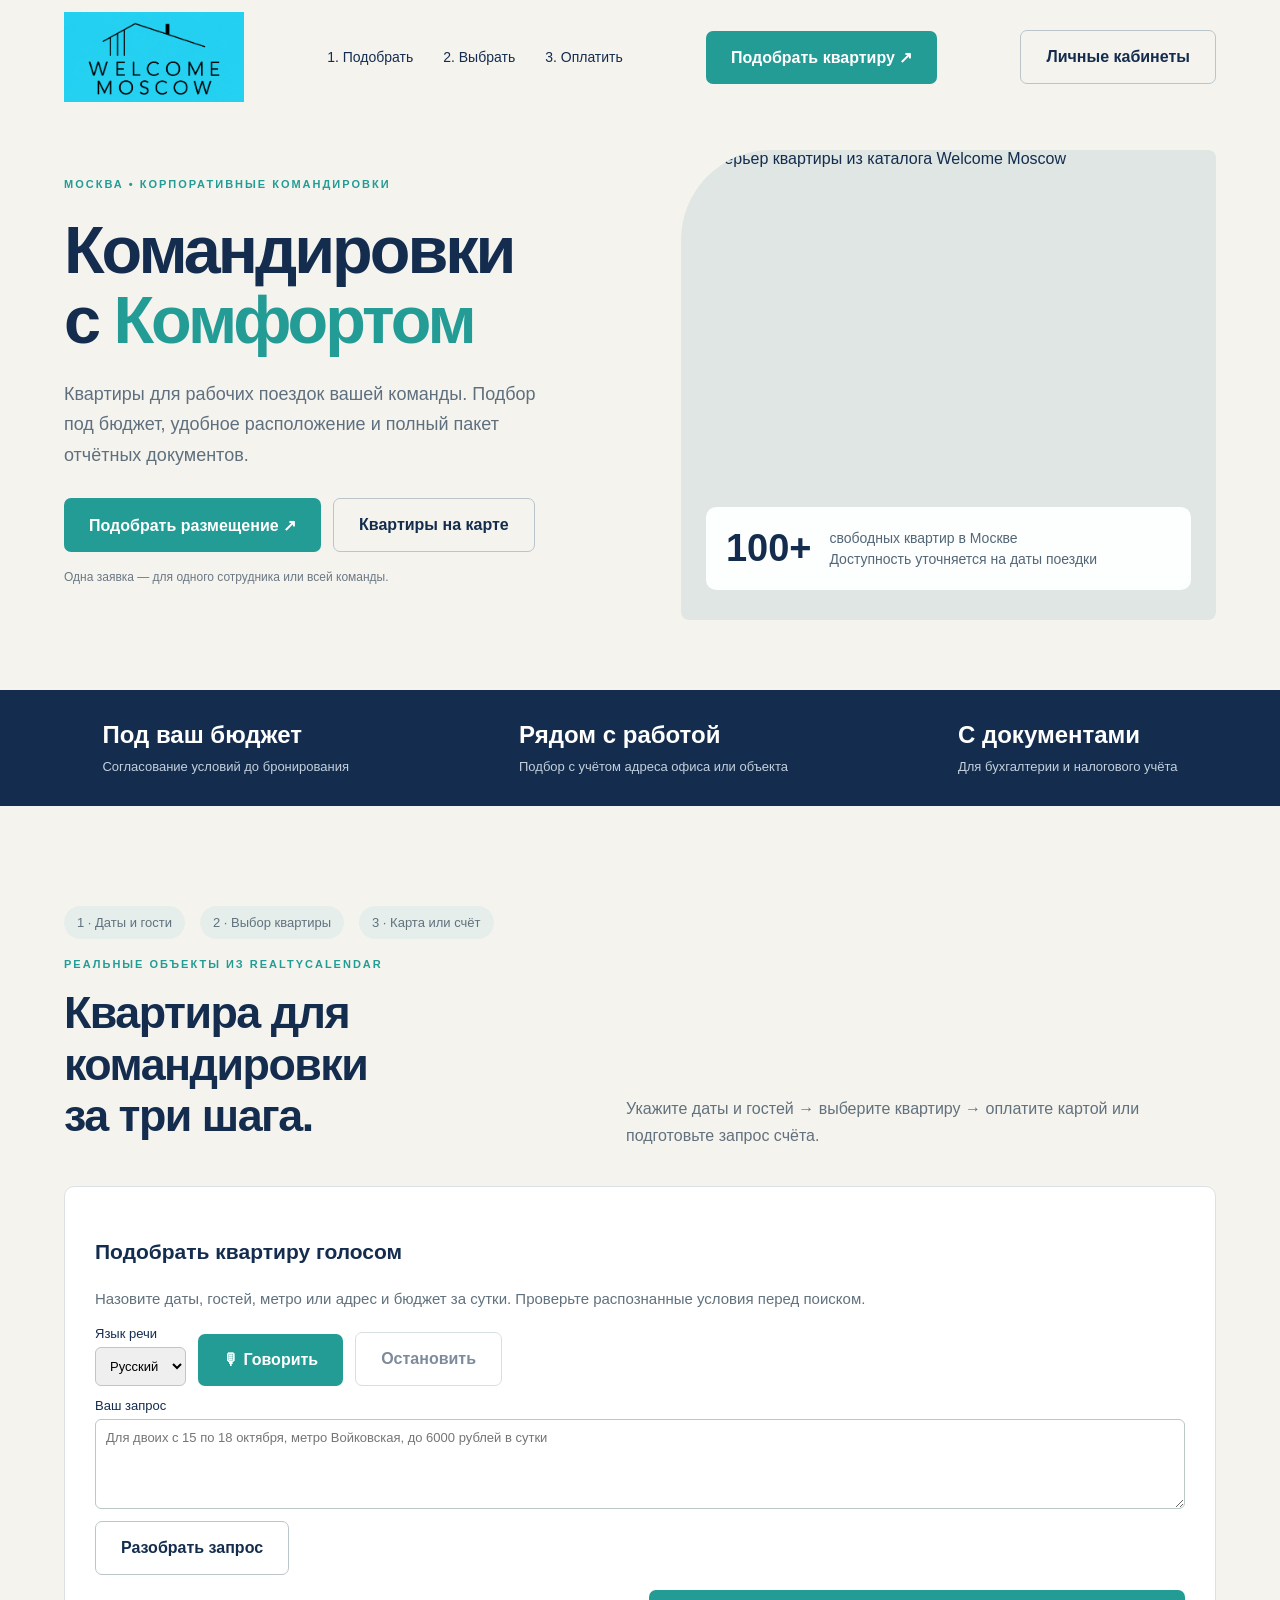
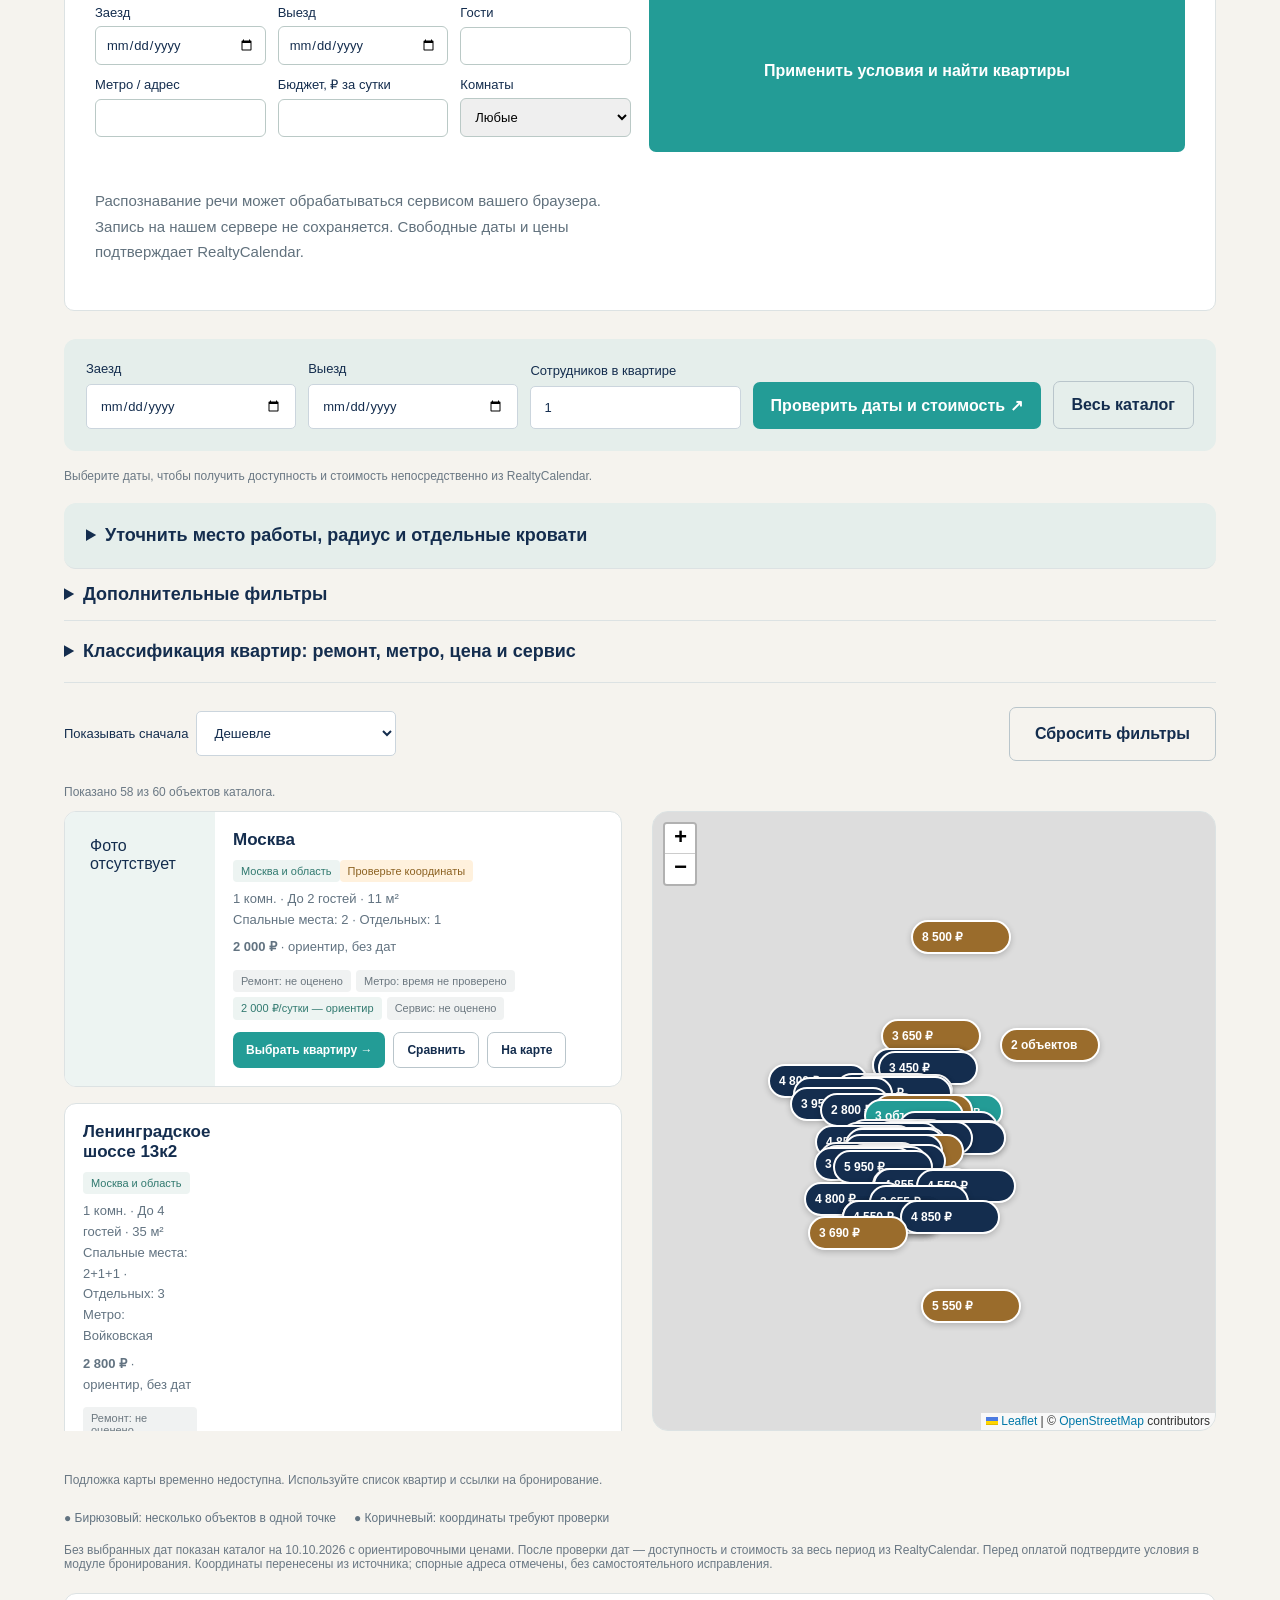
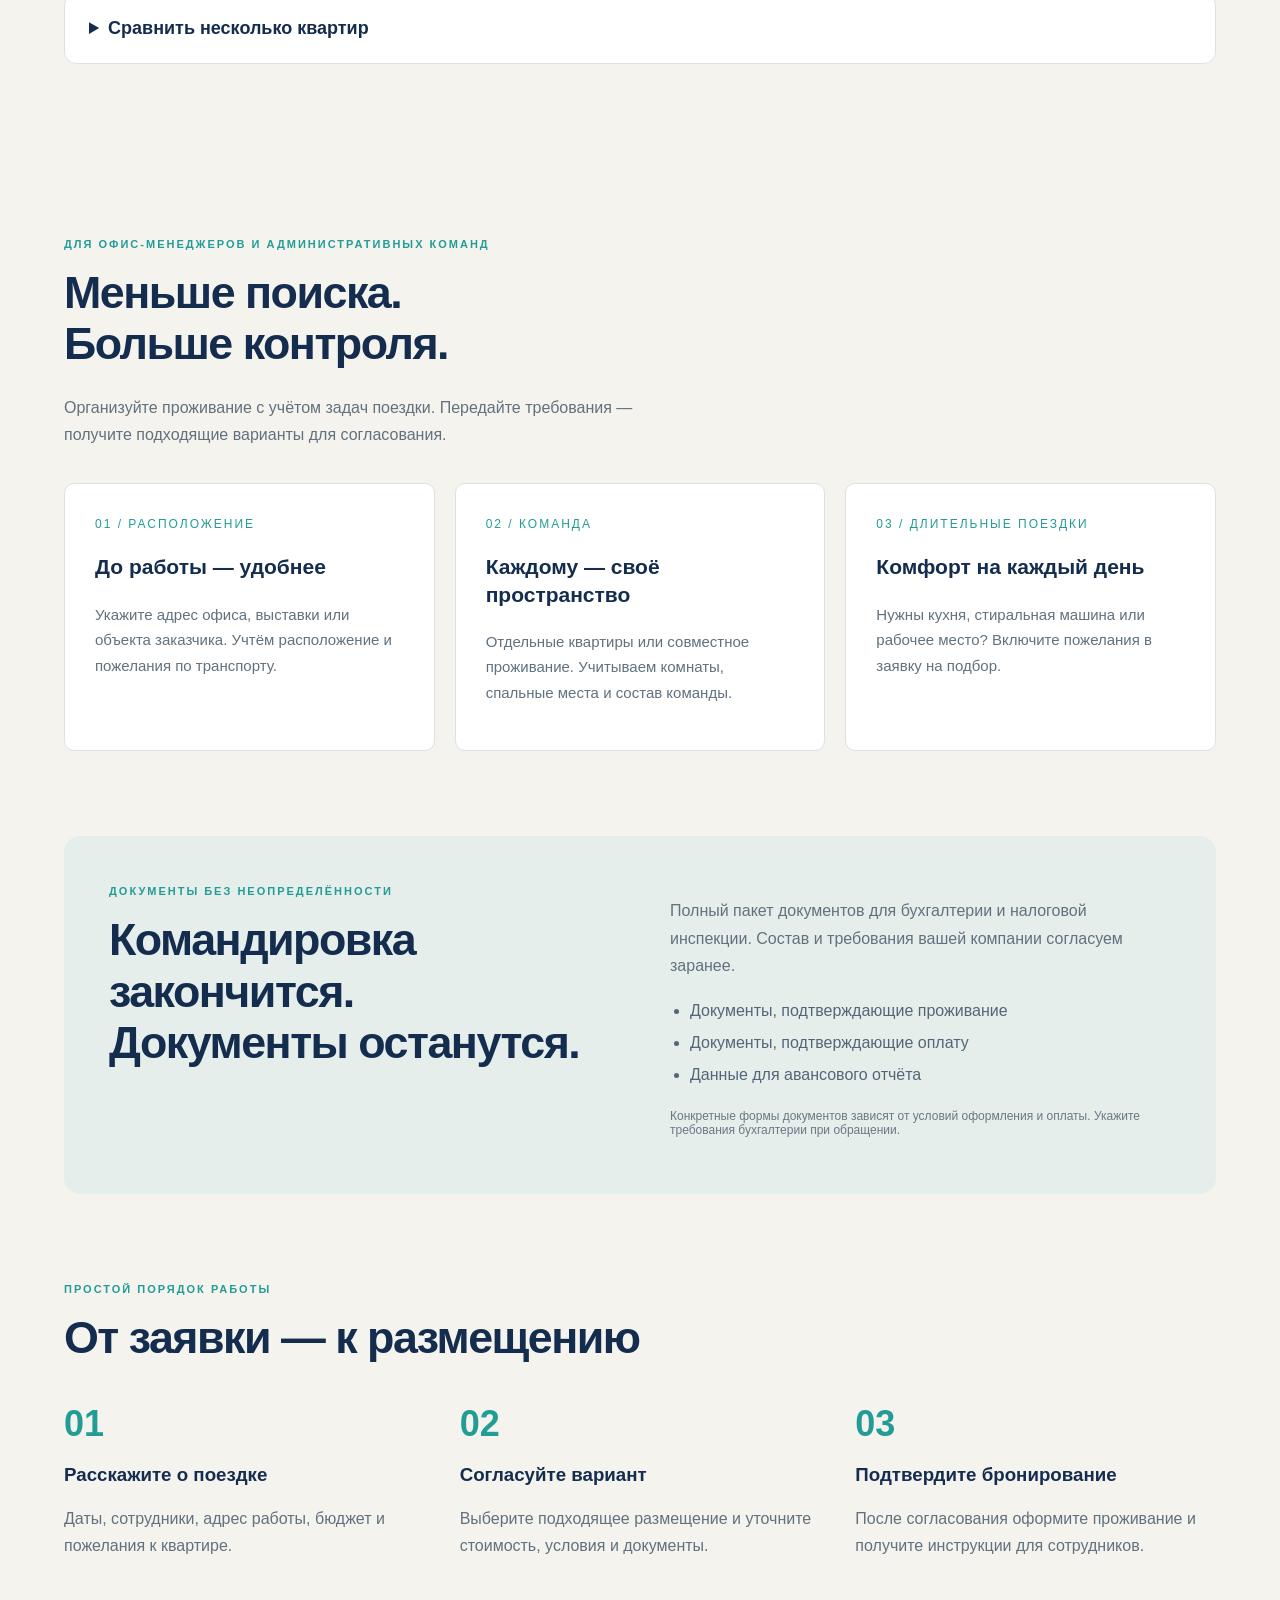
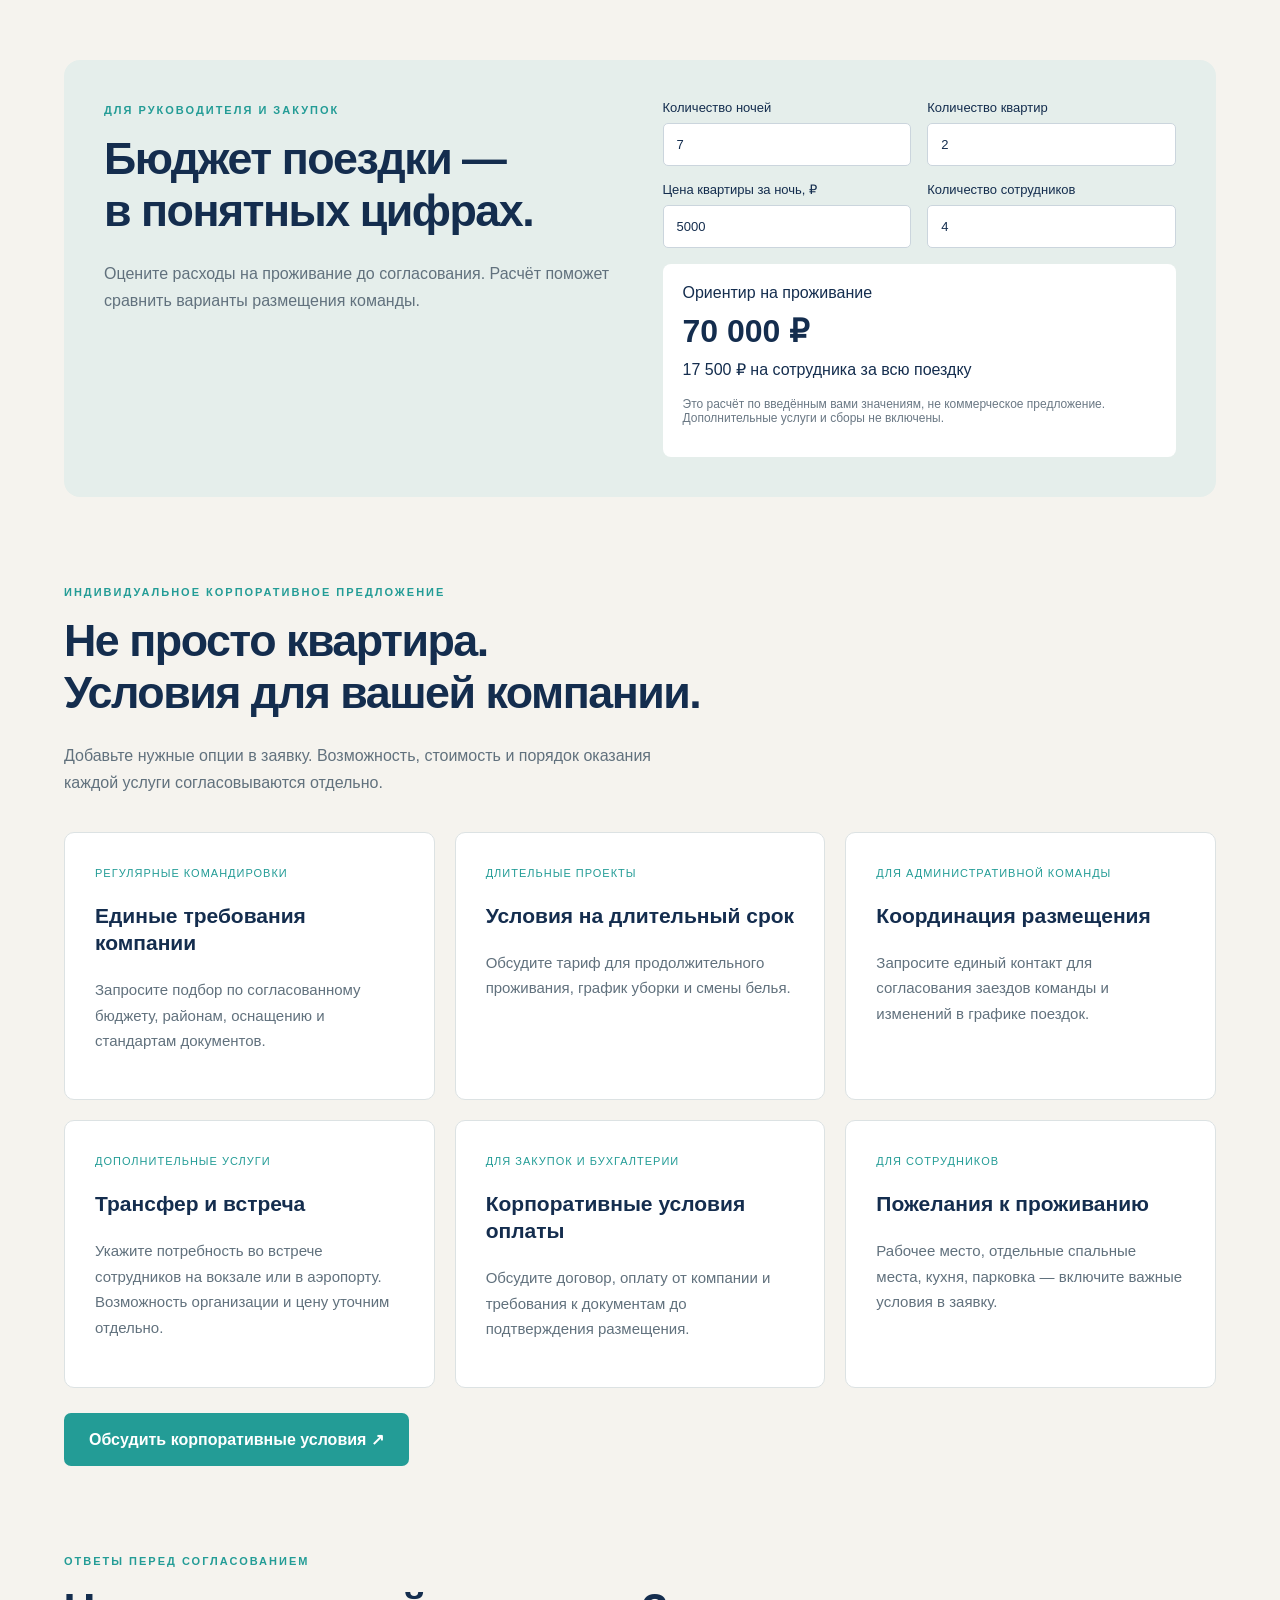
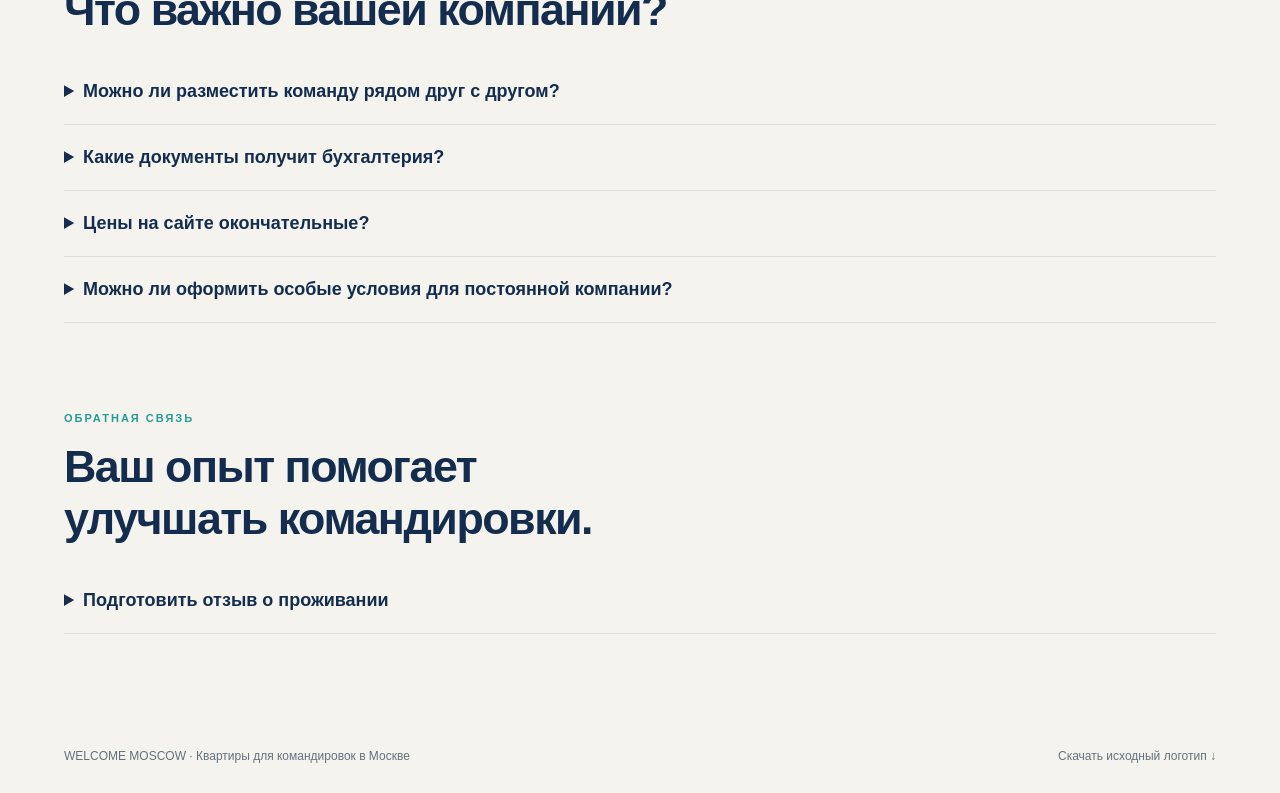
==== commit 9c649399: "Add Russian and English voice apartment search" ====
--- a/welcomemoscow/site/public/index.html
+++ b/welcomemoscow/site/public/index.html
@@ -4,5 +4,5 @@
 .original-logo{width:180px;height:90px;overflow:visible}.brand .original-logo img{position:static;width:100%;height:100%;object-fit:contain}header{padding-top:12px;padding-bottom:12px}.scene:before{display:none}.scene>img{width:100%;height:100%;object-fit:cover}.catalog-head{display:flex;justify-content:space-between;gap:25px;align-items:end}.toolbar{display:flex;flex-wrap:wrap;gap:12px;margin:24px 0}.toolbar input{flex:2;min-width:180px}.toolbar select{padding:13px;border:1px solid #cbd5dd;border-radius:5px;color:var(--navy);background:white}.catalog-layout{display:grid;grid-template-columns:1fr 1fr;gap:24px}.map-wrap{position:sticky;top:15px;height:620px;border:1px solid var(--line);border-radius:16px;overflow:hidden;background:#e5eeeb}#map{height:100%;width:100%;z-index:1}.property-list{height:620px;overflow:auto;padding-right:6px}.property{background:white;border:1px solid var(--line);border-radius:12px;overflow:hidden;margin-bottom:16px;display:grid;grid-template-columns:150px 1fr}.property img{width:150px;height:100%;min-height:180px;object-fit:cover}.property-body{padding:18px}.property h3{font-size:17px;margin:0 0 10px}.property p{font-size:13px;line-height:1.6;margin:7px 0;color:#627381}.property .btn{padding:10px 13px;font-size:12px}.property-actions{display:flex;gap:8px;flex-wrap:wrap}.tag{display:inline-block;background:#edf4f2;border-radius:4px;padding:5px 8px;font-size:11px;color:#327a70}.warn{background:#fff1dd;color:#8c6222}.map-marker{background:var(--navy);color:white;border:2px solid white;border-radius:18px;padding:6px 9px;font-size:12px;font-weight:bold;white-space:nowrap;box-shadow:0 2px 6px #0003}.map-marker.warning{background:#9a6c2c}.map-marker.group{background:var(--teal)}.map-popup{font:14px/1.5 Arial;max-height:260px;overflow:auto;min-width:220px}.map-popup a{display:block;color:#137c79;margin:7px 0}.map-legend{display:flex;gap:18px;font-size:12px;margin:12px 0;color:#627381}.compare-panel{background:white;padding:24px;border-radius:12px;margin-top:22px;border:1px solid var(--line)}.compare-grid{display:grid;grid-template-columns:repeat(3,1fr);gap:15px}.compare-item{background:#f2f5f4;padding:18px;border-radius:8px;font-size:14px;line-height:1.7}.budget{display:grid;grid-template-columns:1fr 1fr;gap:45px;background:#e5eeeb;border-radius:16px;padding:40px}.budget-fields{display:grid;grid-template-columns:1fr 1fr;gap:16px}.budget-output{grid-column:1/-1;background:white;padding:20px;border-radius:8px}.budget-output strong{font-size:32px;display:block;margin:10px 0}details{border-bottom:1px solid var(--line);padding:22px 0}summary{font-size:18px;font-weight:bold;cursor:pointer}details p{line-height:1.7;color:#61717d}.service-label{font-size:11px;color:var(--teal);text-transform:uppercase;letter-spacing:1px}.map-error{padding:30px;line-height:1.7}.mobile-link{display:none}@media(max-width:800px){.original-logo{width:150px;height:75px}.brand .original-logo img{top:auto}.catalog-layout,.budget{grid-template-columns:1fr}.map-wrap{position:relative;height:380px;grid-row:1}.property-list{height:520px}.catalog-head{display:block}.property{grid-template-columns:110px 1fr}.property img{width:110px}.compare-grid{grid-template-columns:1fr}.budget{padding:25px}.toolbar select{flex:1;min-width:120px}.hero{padding-bottom:40px}.mobile-link{display:block}}
 .live-search{display:flex;align-items:end;gap:12px;flex-wrap:wrap;padding:22px;background:#e5eeeb;border-radius:12px;margin-top:28px}.live-search label{flex:1;min-width:150px}.live-search button{padding:14px 18px}.live-search button:disabled{opacity:.65;cursor:wait}.corporate-location{background:#e5eeeb;padding:22px;border-radius:12px;margin-top:20px}.corporate-form{padding:25px;background:white;border-radius:12px;border:1px solid var(--line)}.corporate-form fieldset{border:1px solid var(--line);border-radius:8px;padding:20px}.corporate-form fieldset label{display:inline-flex;flex-direction:row;align-items:center;margin:10px 20px 0 0}.corporate-form fieldset input{width:auto}.work-pin{background:#ea7835;color:white;border:3px solid white;width:28px;height:28px;border-radius:50%;box-shadow:0 2px 8px #0005}.corporate-location .toolbar label{min-width:180px}@media(max-width:800px){.corporate-form{grid-template-columns:1fr}.corporate-form .full{grid-column:1}.corporate-form{padding:18px}}[hidden]{display:none!important}.extra-filters{padding:15px 0}.optional-fields{display:grid;grid-template-columns:1fr 1fr;gap:18px;margin-top:18px}.payment-choice{border:0;border-radius:16px;max-width:530px;width:calc(100% - 32px);padding:30px;color:var(--navy)}.payment-choice::backdrop{background:#142d4e99}.payment-choice h2{font-size:29px}.payment-choice .actions{flex-direction:column}.payment-choice .close{float:right;border:0;background:none;font-size:24px;cursor:pointer}.stage-bar{display:flex;gap:15px;flex-wrap:wrap;font-size:13px;margin:15px 0;color:#61717d}.stage-bar span{background:#e5eeeb;padding:9px 13px;border-radius:20px}@media(max-width:800px){.optional-fields{grid-template-columns:1fr}} .property.selected{border:2px solid var(--teal)}.review-text{white-space:pre-wrap}#review-form{max-width:700px}#sort-order{max-width:240px}@media(max-width:600px){#sort-order{max-width:180px}}.quality-filters{padding:20px 0}.quality-grid{display:grid;grid-template-columns:repeat(4,1fr);gap:15px;margin:20px 0}.quality-grid select{padding:13px;border:1px solid #cbd5dd;background:white;border-radius:5px;width:100%;color:var(--navy)}.quality-chips{display:flex;gap:5px;flex-wrap:wrap;margin:12px 0}.quality-chips .tag{font-size:11px}.quality-chips .unknown{color:#6c7880;background:#f0f2f2}@media(max-width:800px){.quality-grid{grid-template-columns:1fr 1fr}}@media(max-width:430px){.quality-grid{grid-template-columns:1fr}}</style><link rel="stylesheet" href="assets/leaflet.css"></head><body><header><a class="brand" href="#"><span class="original-logo"><img src="assets/welcome-moscow.png" alt="WELCOME MOSCOW"></span></a><nav><a href="#catalog">1. Подобрать</a><a href="#catalog">2. Выбрать</a><a href="#catalog">3. Оплатить</a></nav><a href="#catalog" class="btn">Подобрать квартиру ↗</a></header><main><section class="hero"><div><span class="eyebrow">Москва • Корпоративные командировки</span><h1>Командировки<br>с <em>Комфортом</em></h1><p class="lead">Квартиры для рабочих поездок вашей команды. Подбор под бюджет, удобное расположение и полный пакет отчётных документов.</p><div class="actions"><a class="btn" href="#catalog">Подобрать размещение ↗</a><a class="btn outline" href="#catalog">Квартиры на карте</a></div><p class="note">Одна заявка — для одного сотрудника или всей команды.</p></div><div class="scene"><img id="hero-photo" alt="Интерьер квартиры из каталога Welcome Moscow"><div class="float"><strong>100+</strong><span>свободных квартир в Москве<br>Доступность уточняется на даты поездки</span></div></div></section><div class="stats"><div><b>Под ваш бюджет</b><span>Согласование условий до бронирования</span></div><div><b>Рядом с работой</b><span>Подбор с учётом адреса офиса или объекта</span></div><div><b>С документами</b><span>Для бухгалтерии и налогового учёта</span></div></div><section class="section" id="catalog"><div class="stage-bar"><span>1 · Даты и гости</span><span>2 · Выбор квартиры</span><span>3 · Карта или счёт</span></div><div class="catalog-head"><div><span class="eyebrow">Реальные объекты из RealtyCalendar</span><h2>Квартира для командировки<br>за три шага.</h2></div><p class="section-intro">Укажите даты и гостей → выберите квартиру → оплатите картой или подготовьте запрос счёта.</p></div><form id="live-search" class="live-search"><label>Заезд<input id="live-arrival" type="date" required></label><label>Выезд<input id="live-departure" type="date" required></label><label>Сотрудников в квартире<input id="live-guests" type="number" min="1" max="30" value="1" required></label><button class="btn" id="live-submit" type="submit">Проверить даты и стоимость ↗</button><button class="btn outline" type="button" id="live-reset">Весь каталог</button></form><p id="live-status" class="note" role="status" aria-live="polite">Выберите даты, чтобы получить доступность и стоимость непосредственно из RealtyCalendar.</p><details class="corporate-location"><summary>Уточнить место работы, радиус и отдельные кровати</summary><h3>Место работы и отдельные спальные места</h3><p class="note">Нажмите на карту, чтобы указать локацию офиса или объекта. Радиус измеряется по прямой, не по автомобильному маршруту.</p><div class="toolbar"><button class="btn outline" id="pick-location" type="button">Указать локацию на карте</button><label>Радиус, км<input id="work-radius" type="number" min="0.1" max="100" step="0.1" value="5"></label><label>Отдельных спальных мест в квартире<input id="separate-beds" type="number" min="0" max="30" value="0"></label><button class="btn outline" id="clear-location" type="button">Сбросить локацию</button></div><p id="work-location-status" class="note" aria-live="polite">Локация не выбрана. Значение 0 — без ограничения по отдельным спальным местам.</p><p class="note">«2+2» считается двумя отдельными спальными местами, а не четырьмя. Типы кроватей необходимо подтвердить перед заселением. Объекты с сомнительными координатами исключаются из подбора по радиусу.</p></details><details class="extra-filters"><summary>Дополнительные фильтры</summary><div class="toolbar"><input id="search" aria-label="Поиск по адресу или метро" placeholder="Адрес, метро или название квартиры"><select id="region" aria-label="Регион"><option value="Москва и область">Москва и область</option><option value="all">Все объекты модуля</option><option value="Сочи">Сочи</option></select><select id="rooms" aria-label="Комнаты"><option value="">Любое число комнат</option><option value="1">1 комната</option><option value="2">2 комнаты</option><option value="3">3 и больше</option></select><select id="capacity" aria-label="Вместимость"><option value="0">Любое число гостей</option><option value="2">От 2 гостей</option><option value="4">От 4 гостей</option><option value="6">От 6 гостей</option></select><select id="kind" aria-label="Тип объекта"><option value="housing">Только жильё</option><option value="all">Жильё и парковка</option></select></div></details><details class="quality-filters"><summary>Классификация квартир: ремонт, метро, цена и сервис</summary><div class="quality-grid"><label>Качество ремонта<select id="quality-repair"><option value="">Любой ремонт</option><option value="basic">Базовый</option><option value="standard">Стандартный</option><option value="modern">Современный</option><option value="designer">Дизайнерский</option><option value="unknown">Не оценено</option></select></label><label>До метро пешком<select id="quality-metro"><option value="">Любое расстояние</option><option value="m5">До 5 минут</option><option value="m10">Более 5 — до 10 минут</option><option value="m15">Более 10 — до 15 минут</option><option value="mfar">Более 15 минут</option><option value="unknown">Не проверено</option></select></label><label>Цена за сутки<select id="quality-price"><option value="">Любая цена</option><option value="p4">Менее 4 000 ₽</option><option value="p6">4 000 — менее 6 000 ₽</option><option value="p9">6 000 — менее 9 000 ₽</option><option value="pplus">От 9 000 ₽</option><option value="unknown">Цена не указана</option></select></label><label>Качество обслуживания<select id="quality-service"><option value="">Любой уровень</option><option value="basic">Базовый</option><option value="standard">Стандарт</option><option value="comfort">Комфорт</option><option value="premium">Премиум</option><option value="unknown">Не оценено</option></select></label></div><p class="note">Цена за сутки рассчитывается как стоимость выбранного периода, делённая на число ночей. Без дат показана ориентировочная цена из каталога. Ремонт, время пешком до метро и обслуживание отображаются только после проверки; расстояние до метро не определяется по прямой.</p><details><summary style="font-size:14px">Как определяются уровни качества</summary><p class="note">Ремонт: базовый — функциональное состояние; стандартный — аккуратная отделка; современный — обновлённый интерьер и оснащение; дизайнерский — индивидуальный интерьер. Уровень присваивается после осмотра.</p><p class="note">Обслуживание: базовый — выполнение обязательных услуг; стандарт — проверенный порядок уборки, заселения и связи; комфорт — расширенное сопровождение; премиум — индивидуальный сервис. Уровень подтверждается проверкой фактических процессов, а не только ценой квартиры.</p></details></details><div class="toolbar" style="justify-content:space-between;align-items:center"><label style="flex-direction:row;align-items:center">Показывать сначала <select id="sort-order" aria-label="Порядок квартир"><option value="price">Дешевле</option><option value="distance">Ближе к месту работы</option><option value="beds">Больше отдельных мест</option></select></label><button type="button" class="btn outline" id="reset-filters">Сбросить фильтры</button></div><p id="catalog-count" class="note" aria-live="polite">Загружаем каталог…</p><div class="catalog-layout"><div id="property-list" class="property-list"></div><div class="map-wrap"><div id="map" aria-label="Интерактивная карта объектов"></div></div></div><div class="map-legend"><span>● Бирюзовый: несколько объектов в одной точке</span><span>● Коричневый: координаты требуют проверки</span></div><p class="note">Без выбранных дат показан каталог на 10.10.2026 с ориентировочными ценами. После проверки дат — доступность и стоимость за весь период из RealtyCalendar. Перед оплатой подтвердите условия в модуле бронирования. Координаты перенесены из источника; спорные адреса отмечены, без самостоятельного исправления.</p><details class="compare-panel"><summary>Сравнить несколько квартир</summary><a class="btn outline" style="float:right" href="#corporate-order">Оформить корпоративную заявку ↓</a><h3>Сравнение для согласования <span id="compare-count">0 / 3</span></h3><div id="compare-grid" class="compare-grid"><p class="note">Добавьте квартиры кнопкой «Сравнить».</p></div></details></section><section class="section" id="benefits"><span class="eyebrow">Для офис-менеджеров и административных команд</span><h2>Меньше поиска.<br>Больше контроля.</h2><p class="section-intro">Организуйте проживание с учётом задач поездки. Передайте требования — получите подходящие варианты для согласования.</p><div class="grid"><article class="card"><span class="number">01 / РАСПОЛОЖЕНИЕ</span><h3>До работы — удобнее</h3><p>Укажите адрес офиса, выставки или объекта заказчика. Учтём расположение и пожелания по транспорту.</p></article><article class="card"><span class="number">02 / КОМАНДА</span><h3>Каждому — своё пространство</h3><p>Отдельные квартиры или совместное проживание. Учитываем комнаты, спальные места и состав команды.</p></article><article class="card"><span class="number">03 / ДЛИТЕЛЬНЫЕ ПОЕЗДКИ</span><h3>Комфорт на каждый день</h3><p>Нужны кухня, стиральная машина или рабочее место? Включите пожелания в заявку на подбор.</p></article></div></section><section class="section" id="documents" style="padding-top:0"><div class="docs"><div><span class="eyebrow">Документы без неопределённости</span><h2>Командировка закончится.<br>Документы останутся.</h2></div><div><p class="section-intro">Полный пакет документов для бухгалтерии и налоговой инспекции. Состав и требования вашей компании согласуем заранее.</p><ul><li>Документы, подтверждающие проживание</li><li>Документы, подтверждающие оплату</li><li>Данные для авансового отчёта</li></ul><p class="note">Конкретные формы документов зависят от условий оформления и оплаты. Укажите требования бухгалтерии при обращении.</p></div></div></section><section class="section" id="process" style="padding-top:0"><span class="eyebrow">Простой порядок работы</span><h2>От заявки — к размещению</h2><div class="steps"><div><b>01</b><h3>Расскажите о поездке</h3><p>Даты, сотрудники, адрес работы, бюджет и пожелания к квартире.</p></div><div><b>02</b><h3>Согласуйте вариант</h3><p>Выберите подходящее размещение и уточните стоимость, условия и документы.</p></div><div><b>03</b><h3>Подтвердите бронирование</h3><p>После согласования оформите проживание и получите инструкции для сотрудников.</p></div></div></section><section class="section" style="padding-top:0"><div class="budget"><div><span class="eyebrow">Для руководителя и закупок</span><h2>Бюджет поездки —<br>в понятных цифрах.</h2><p class="section-intro">Оцените расходы на проживание до согласования. Расчёт поможет сравнить варианты размещения команды.</p></div><div class="budget-fields"><label>Количество ночей<input id="calc-nights" type="number" min="1" value="7"></label><label>Количество квартир<input id="calc-units" type="number" min="1" value="2"></label><label>Цена квартиры за ночь, ₽<input id="calc-rate" type="number" min="1" value="5000"></label><label>Количество сотрудников<input id="calc-people" type="number" min="1" value="4"></label><div class="budget-output">Ориентир на проживание<strong id="calc-total"></strong><span id="calc-per-person"></span><p class="note">Это расчёт по введённым вами значениям, не коммерческое предложение. Дополнительные услуги и сборы не включены.</p></div></div></div></section><section class="section" style="padding-top:0" id="corporate"><span class="eyebrow">Индивидуальное корпоративное предложение</span><h2>Не просто квартира.<br>Условия для вашей компании.</h2><p class="section-intro">Добавьте нужные опции в заявку. Возможность, стоимость и порядок оказания каждой услуги согласовываются отдельно.</p><div class="grid"><article class="card"><span class="service-label">Регулярные командировки</span><h3>Единые требования компании</h3><p>Запросите подбор по согласованному бюджету, районам, оснащению и стандартам документов.</p></article><article class="card"><span class="service-label">Длительные проекты</span><h3>Условия на длительный срок</h3><p>Обсудите тариф для продолжительного проживания, график уборки и смены белья.</p></article><article class="card"><span class="service-label">Для административной команды</span><h3>Координация размещения</h3><p>Запросите единый контакт для согласования заездов команды и изменений в графике поездок.</p></article><article class="card"><span class="service-label">Дополнительные услуги</span><h3>Трансфер и встреча</h3><p>Укажите потребность во встрече сотрудников на вокзале или в аэропорту. Возможность организации и цену уточним отдельно.</p></article><article class="card"><span class="service-label">Для закупок и бухгалтерии</span><h3>Корпоративные условия оплаты</h3><p>Обсудите договор, оплату от компании и требования к документам до подтверждения размещения.</p></article><article class="card"><span class="service-label">Для сотрудников</span><h3>Пожелания к проживанию</h3><p>Рабочее место, отдельные спальные места, кухня, парковка — включите важные условия в заявку.</p></article></div><a class="btn" style="margin-top:25px" href="#catalog">Обсудить корпоративные условия ↗</a></section><section class="section" style="padding-top:0"><span class="eyebrow">Ответы перед согласованием</span><h2>Что важно вашей компании?</h2><details><summary>Можно ли разместить команду рядом друг с другом?</summary><p>В каталоге есть несколько объектов по одним адресам. Выберите варианты на карте и передайте состав команды. Одновременную доступность нужно проверить на даты поездки.</p></details><details><summary>Какие документы получит бухгалтерия?</summary><p>Состав полного пакета документов согласуется заранее с учётом договора и способа оплаты. В заявке укажите конкретные требования к подтверждению проживания и оплаты.</p></details><details><summary>Цены на сайте окончательные?</summary><p>Без дат цены ориентировочные. После проверки дат отображается стоимость за весь период, возвращённая RealtyCalendar. Доступность может измениться до оформления: итоговые условия, состав платежа и отмену подтвердите в модуле бронирования.</p></details><details><summary>Можно ли оформить особые условия для постоянной компании?</summary><p>Направьте объём и периодичность поездок, бюджет и требования. Индивидуальные тарифы, порядок оплаты и дополнительные услуги обсуждаются отдельно.</p></details></section><section class="section" id="reviews" style="padding-top:0"><span class="eyebrow">Обратная связь</span><h2>Ваш опыт помогает<br>улучшать командировки.</h2><div id="published-reviews" class="grid" hidden></div><details><summary>Подготовить отзыв о проживании</summary><form id="review-form" style="padding-top:20px"><label>Номер бронирования<input name="booking" required maxlength="100" placeholder="Из подтверждения RealtyCalendar"></label><label>Квартира<select name="apartment" id="review-apartment" required style="padding:13px;border:1px solid #cbd5dd;border-radius:5px"><option value="">Выберите квартиру проживания</option></select></label><label>Как вас подписать<input name="name" maxlength="100" placeholder="Имя или «Гость»"></label><label>Оценка<select name="rating" required style="padding:13px;border:1px solid #cbd5dd;border-radius:5px"><option value="5">5 — отлично</option><option value="4">4 — хорошо</option><option value="3">3 — есть замечания</option><option value="2">2 — плохо</option><option value="1">1 — очень плохо</option></select></label><label class="full">Ваш отзыв<textarea name="text" required minlength="10" maxlength="2000" placeholder="Что было удобно и что нам стоит улучшить?"></textarea></label><button class="btn full" type="submit">Скопировать отзыв для передачи менеджеру</button><p class="note full" id="review-status" aria-live="polite">Укажите номер бронирования, чтобы связать отзыв с проживанием. Форма готовит текст для менеджера; автоматическая проверка брони и отправка ещё не подключены.</p></form></details></section><section class="section" id="corporate-order" style="padding-top:0" hidden><span class="eyebrow">Корпоративная заявка</span><h2>Счёт для вашей компании</h2><p class="section-intro">Квартира и даты уже выбраны. Укажите компанию и контакт для документов. Дополнительные реквизиты можно раскрыть ниже.</p><form id="corporate-form" class="corporate-form"><label>Полное наименование компании<input name="buyer" required maxlength="200" placeholder="ООО «Название»"></label><label>ИНН<input name="inn" required inputmode="numeric" pattern="[0-9]{10}|[0-9]{12}" maxlength="12"></label><details class="full legal-details"><summary>Дополнительные реквизиты — необязательно для заявки</summary><div class="optional-fields"><label>КПП<input name="kpp" inputmode="numeric" pattern="[0-9]{9}" maxlength="9"></label><label>ОГРН / ОГРНИП<input name="ogrn" inputmode="numeric" pattern="[0-9]{13}|[0-9]{15}" maxlength="15"></label><label class="full">Юридический адрес<input name="address" maxlength="400"></label><label>Расчётный счёт<input name="account" inputmode="numeric" pattern="[0-9]{20}" maxlength="20"></label><label>Банк<input name="bank" maxlength="200"></label><label>БИК<input name="bik" inputmode="numeric" pattern="[0-9]{9}" maxlength="9"></label><label>Корреспондентский счёт<input name="correspondent" inputmode="numeric" pattern="[0-9]{20}" maxlength="20"></label><label>Представитель / должность<input name="representative" maxlength="200"></label><label>Основание полномочий<input name="authority" maxlength="200" placeholder="Устав / доверенность"></label></div></details><label>Контактное лицо<input name="contact" required maxlength="150"></label><label>Email для документов<input name="email" type="email" required maxlength="150"></label><label>Телефон<input name="phone" type="tel" required maxlength="50"></label><input name="employees" type="hidden" value="1"><details class="full"><summary>Добавить услуги и пожелания</summary><fieldset><legend>Стоимость услуг согласуется отдельно</legend><label><input type="checkbox" name="extras" value="Уборка и смена белья"> Уборка и смена белья</label><label><input type="checkbox" name="extras" value="Трансфер"> Трансфер</label><label><input type="checkbox" name="extras" value="Парковка"> Парковка</label><label><input type="checkbox" name="extras" value="Регулярное корпоративное размещение"> Регулярное корпоративное размещение</label></fieldset><label class="full">Требования к размещению и документам<textarea name="comment" maxlength="2000"></textarea></label></details><p class="note full">Реквизиты обрабатываются только в вашем браузере и не передаются менеджеру автоматически. Счёт формируется по вашим данным, с реквизитами исполнителя и пометкой «Без НДС». Проект заявки к договору требует согласования; утверждённый договор ещё не подключён. Заявка не удерживает квартиру и не подтверждает бронь.</p><button class="btn full" type="submit">Сформировать счёт</button></form><div id="corporate-result" class="compare-panel" hidden><h3>Счёт и документы</h3><p id="corporate-total"></p><p class="note">Сумма включает только проживание по последней онлайн-проверке. Услуги, залог и возможные дополнительные сборы требуют согласования.</p><div class="actions"><button type="button" class="btn" id="draft-invoice">Счёт / сохранить в PDF</button><button type="button" class="btn outline" id="draft-contract">Проект заявки к договору / печать</button><button type="button" class="btn outline" id="manager-link">Скопировать ссылку для менеджера</button></div><p id="manager-status" class="note" aria-live="polite"></p><p class="note">Ссылка содержит только параметры подбора и номера объектов, без реквизитов компании. Контроль фактической оплаты выполняется в RealtyCalendar; автоматические уведомления и статусы ещё не подключены.</p></div></section><section class="section" id="booking" style="padding-top:0" hidden><span class="eyebrow">Официальное оформление RealtyCalendar</span><h2>Оплата картой</h2><p class="section-intro">Выберите квартиру, проверьте даты, заполните данные гостя и оформите бронирование в модуле ниже. Доступные способы оплаты и сумма предоплаты отображаются при оформлении.</p><p id="booking-context" class="note" aria-live="polite">Можно выбрать квартиру в каталоге выше или открыть весь список.</p><div class="actions" style="margin:20px 0"><button type="button" class="btn" id="booking-load">Открыть оформление на сайте</button><button type="button" class="btn outline" id="booking-all">Все квартиры</button><button type="button" class="btn outline" id="switch-invoice">Счёт на компанию</button></div><p id="booking-status" class="note" role="status"></p><div id="hr-widget" data-instance-id="corporate-booking" style="min-height:120px"></div><p class="note">Перед подтверждением проверьте даты, число гостей, итоговую сумму и условия отмены. Банк или платёжный сервис может открыть защищённую страницу для подтверждения оплаты. Запрос счёта на компанию сам по себе не создаёт бронь.</p></section><section class="form-section" id="request" hidden><div class="form-wrap"><div><span class="eyebrow" style="color:#8bdbce">Начните с одной заявки</span><h2>Куда едет<br>ваша команда?</h2><p>Соберите требования к размещению. Готовую заявку можно скопировать и передать менеджеру Welcome Moscow.</p><a href="https://homereserve.ru/rWye2vsRms?tag=POLINA_LIDER" class="btn outline" style="color:white;border-color:#668093" target="_blank" rel="noopener">Открыть модуль бронирования ↗</a></div><div><form id="brief"><label>Компания<input name="company" required placeholder="Название компании" maxlength="150"></label><label>Количество сотрудников<input name="guests" type="number" min="1" required value="1"></label><label>Заезд<input name="arrival" type="date" required></label><label>Выезд<input name="departure" type="date" required></label><label class="full">Адрес работы / желаемый район<input name="location" required placeholder="Например: Москва-Сити" maxlength="200"></label><label class="full">Бюджет на проживание<input name="budget" placeholder="Сумма, за сутки или за всю поездку" maxlength="150"></label><label class="full">Дополнительные услуги<select name="services" style="padding:13px;border-radius:5px"><option>Не требуются</option><option>Уборка и смена белья</option><option>Трансфер / встреча</option><option>Корпоративные условия для регулярных поездок</option><option>Несколько услуг — перечислю ниже</option></select></label><label class="full">Пожелания и требования к документам<textarea name="wishes" placeholder="Комнаты, спальные места, кухня, документы…" maxlength="1500"></textarea></label><button class="btn full" type="submit">Сформировать заявку ↗</button><p class="form-note full">Форма создаёт текст заявки в вашем браузере. Автоматической отправки менеджеру нет.</p></form><div id="result" class="result" aria-live="polite"><b>Заявка готова</b><pre id="summary"></pre><button class="btn" id="copy" type="button">Скопировать</button><button class="btn outline" id="edit" type="button">Изменить</button><p class="note">Передайте текст вашему менеджеру Welcome Moscow. Это запрос на подбор, а не подтверждённое бронирование.</p></div></div></div></section><dialog id="payment-choice" class="payment-choice"><button class="close" id="payment-close" aria-label="Закрыть">×</button><span class="eyebrow">Шаг 3 · Оформление</span><h2>Как вам удобнее оплатить?</h2><p id="payment-summary" class="section-intro"></p><div class="actions"><button type="button" class="btn" id="pay-card">Картой через RealtyCalendar</button><button type="button" class="btn outline" id="pay-invoice">Счёт на компанию</button></div><p class="note">Корпоративная карта — если банк и платёжный сервис принимают её. Счёт формируется без НДС. Выставление счёта не удерживает квартиру — бронь подтверждается отдельно.</p></dialog><dialog id="apartment-reviews" class="payment-choice"><button type="button" class="close" id="reviews-close" aria-label="Закрыть">×</button><h2 id="reviews-title">Отзывы о квартире</h2><div id="reviews-body"></div></dialog></main><footer><span>WELCOME MOSCOW · Квартиры для командировок в Москве</span><a href="assets/welcome-moscow.png" download="welcome-moscow-logo.png">Скачать исходный логотип ↓</a></footer><script>
 const form=document.querySelector('#brief'),arrival=form.elements.arrival,departure=form.elements.departure;const today=new Date();today.setMinutes(today.getMinutes()-today.getTimezoneOffset());arrival.min=today.toISOString().slice(0,10);arrival.onchange=()=>{departure.min=arrival.value};form.onsubmit=e=>{e.preventDefault();if(departure.value<=arrival.value){departure.setCustomValidity('Дата выезда должна быть позже даты заезда');departure.reportValidity();return}const d=new FormData(form);document.querySelector('#summary').textContent=`Заявка на размещение — Welcome Moscow\nКомпания: ${d.get('company')}\nСотрудников: ${d.get('guests')}\nЗаезд: ${d.get('arrival')}\nВыезд: ${d.get('departure')}\nАдрес / район: ${d.get('location')}\nБюджет: ${d.get('budget')||'Уточнить'}\nДополнительные услуги: ${d.get('services')}\nВыбранные объекты: ${Array.from(selected).map(id=>catalogItems.find(a=>a.id===id)?.address).join('; ')||'Не выбраны'}\nПожелания и документы: ${d.get('wishes')||'Уточнить'}`;form.hidden=true;form.style.display='none';document.querySelector('#result').style.display='block'};departure.oninput=()=>departure.setCustomValidity('');document.querySelector('#edit').onclick=()=>{form.style.display='grid';form.hidden=false;document.querySelector('#result').style.display='none'};document.querySelector('#copy').onclick=async()=>{try{await navigator.clipboard.writeText(document.querySelector('#summary').textContent);document.querySelector('#copy').textContent='Скопировано ✓'}catch{const r=document.createRange();r.selectNodeContents(document.querySelector('#summary'));const s=window.getSelection();s.removeAllRanges();s.addRange(r);document.querySelector('#copy').textContent='Выделено — нажмите Ctrl+C'}};
-</script><script src="assets/leaflet.js"></script><script src="assets/classifications.js"></script><script src="assets/catalog.js"></script><script src="assets/checkout.js"></script><script src="assets/corporate.js"></script><script src="assets/reviews.js"></script><script src="assets/portal.js"></script></body></html>
+</script><script src="assets/leaflet.js"></script><script src="assets/classifications.js"></script><script src="assets/catalog.js"></script><script src="assets/checkout.js"></script><script src="assets/corporate.js"></script><script src="assets/reviews.js"></script><script src="assets/portal.js"></script><script src="assets/voice.js"></script><style>.voice-panel{margin:20px 0}.voice-actions{display:flex;flex-wrap:wrap;gap:12px;align-items:end;margin-bottom:12px}.voice-panel label{display:grid;gap:6px}.voice-panel input,.voice-panel select,.voice-panel textarea{padding:10px;border:1px solid #bac9c6;border-radius:6px;font:inherit;max-width:100%;box-sizing:border-box}.voice-panel textarea{width:100%;margin-bottom:12px}.voice-fields{display:grid;grid-template-columns:repeat(auto-fit,minmax(160px,1fr));gap:12px;margin:15px 0}.voice-panel button:disabled{opacity:.55}</style></body></html>
 
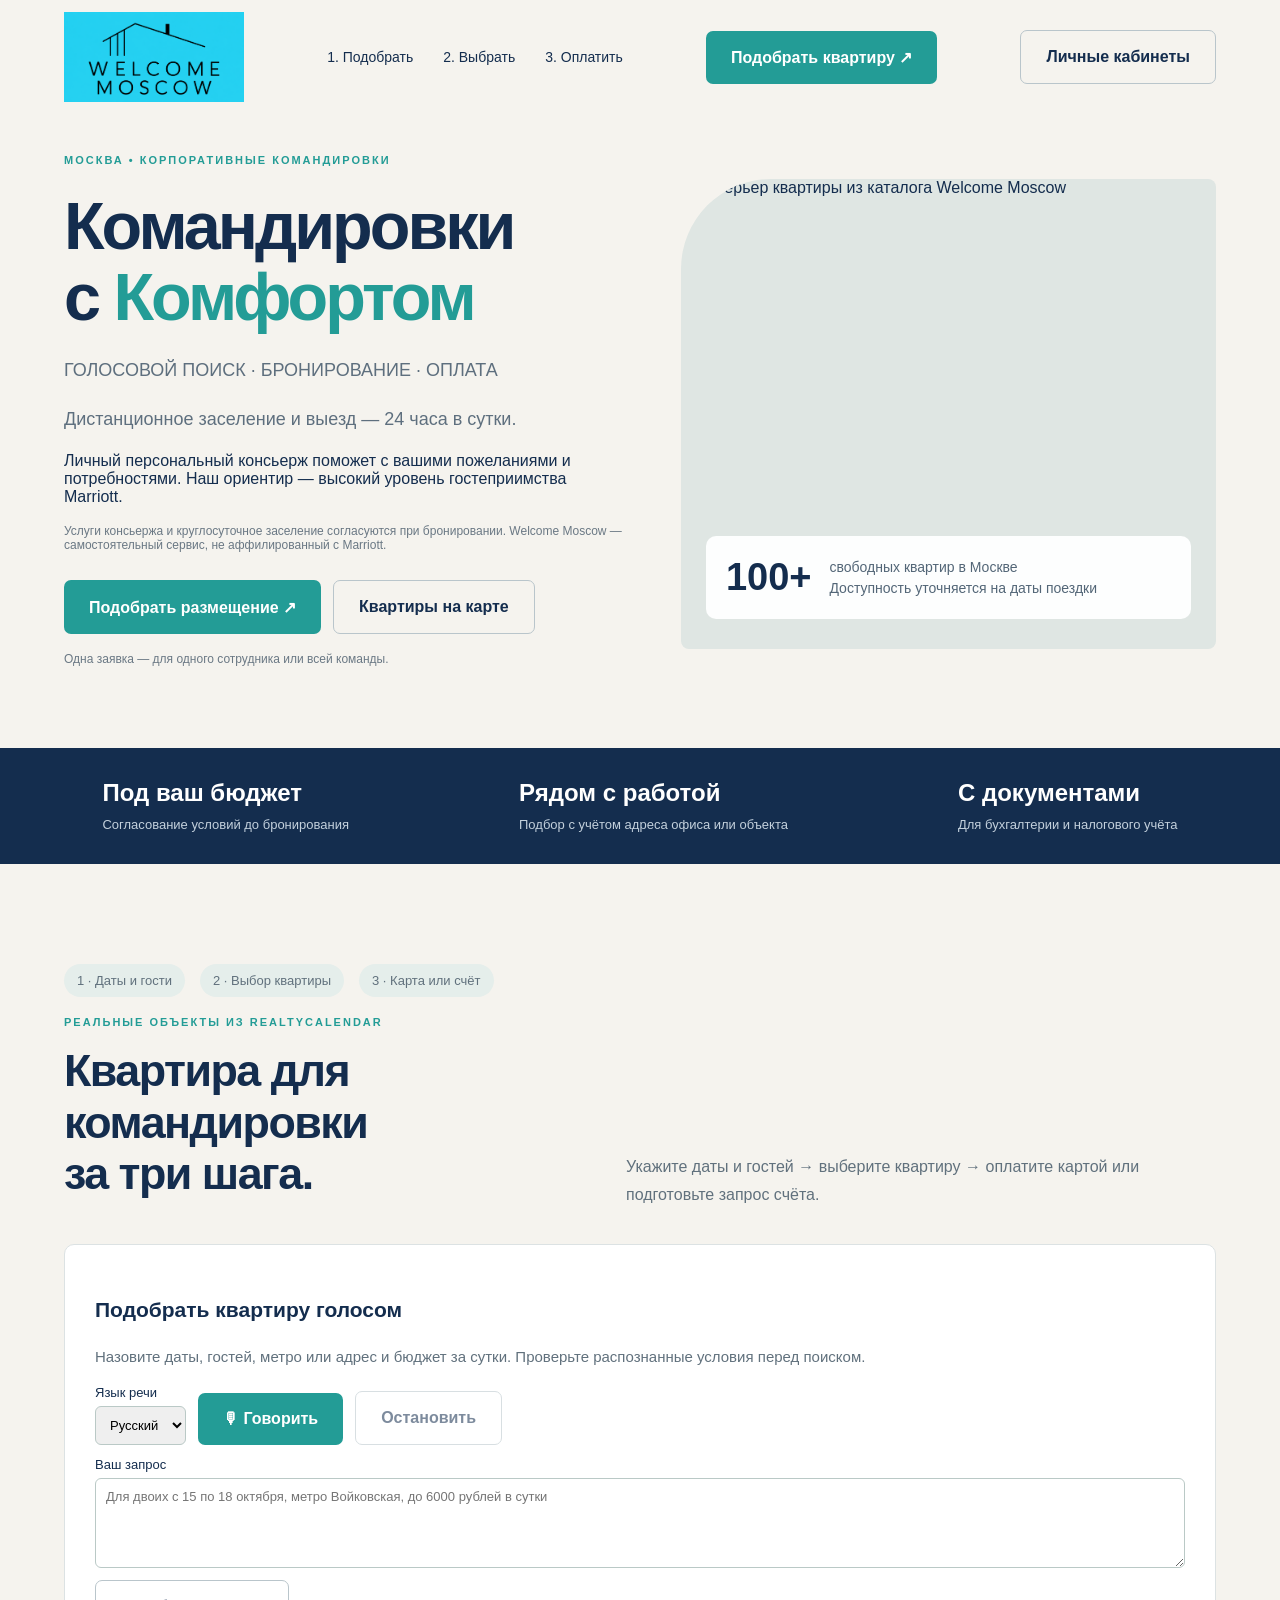
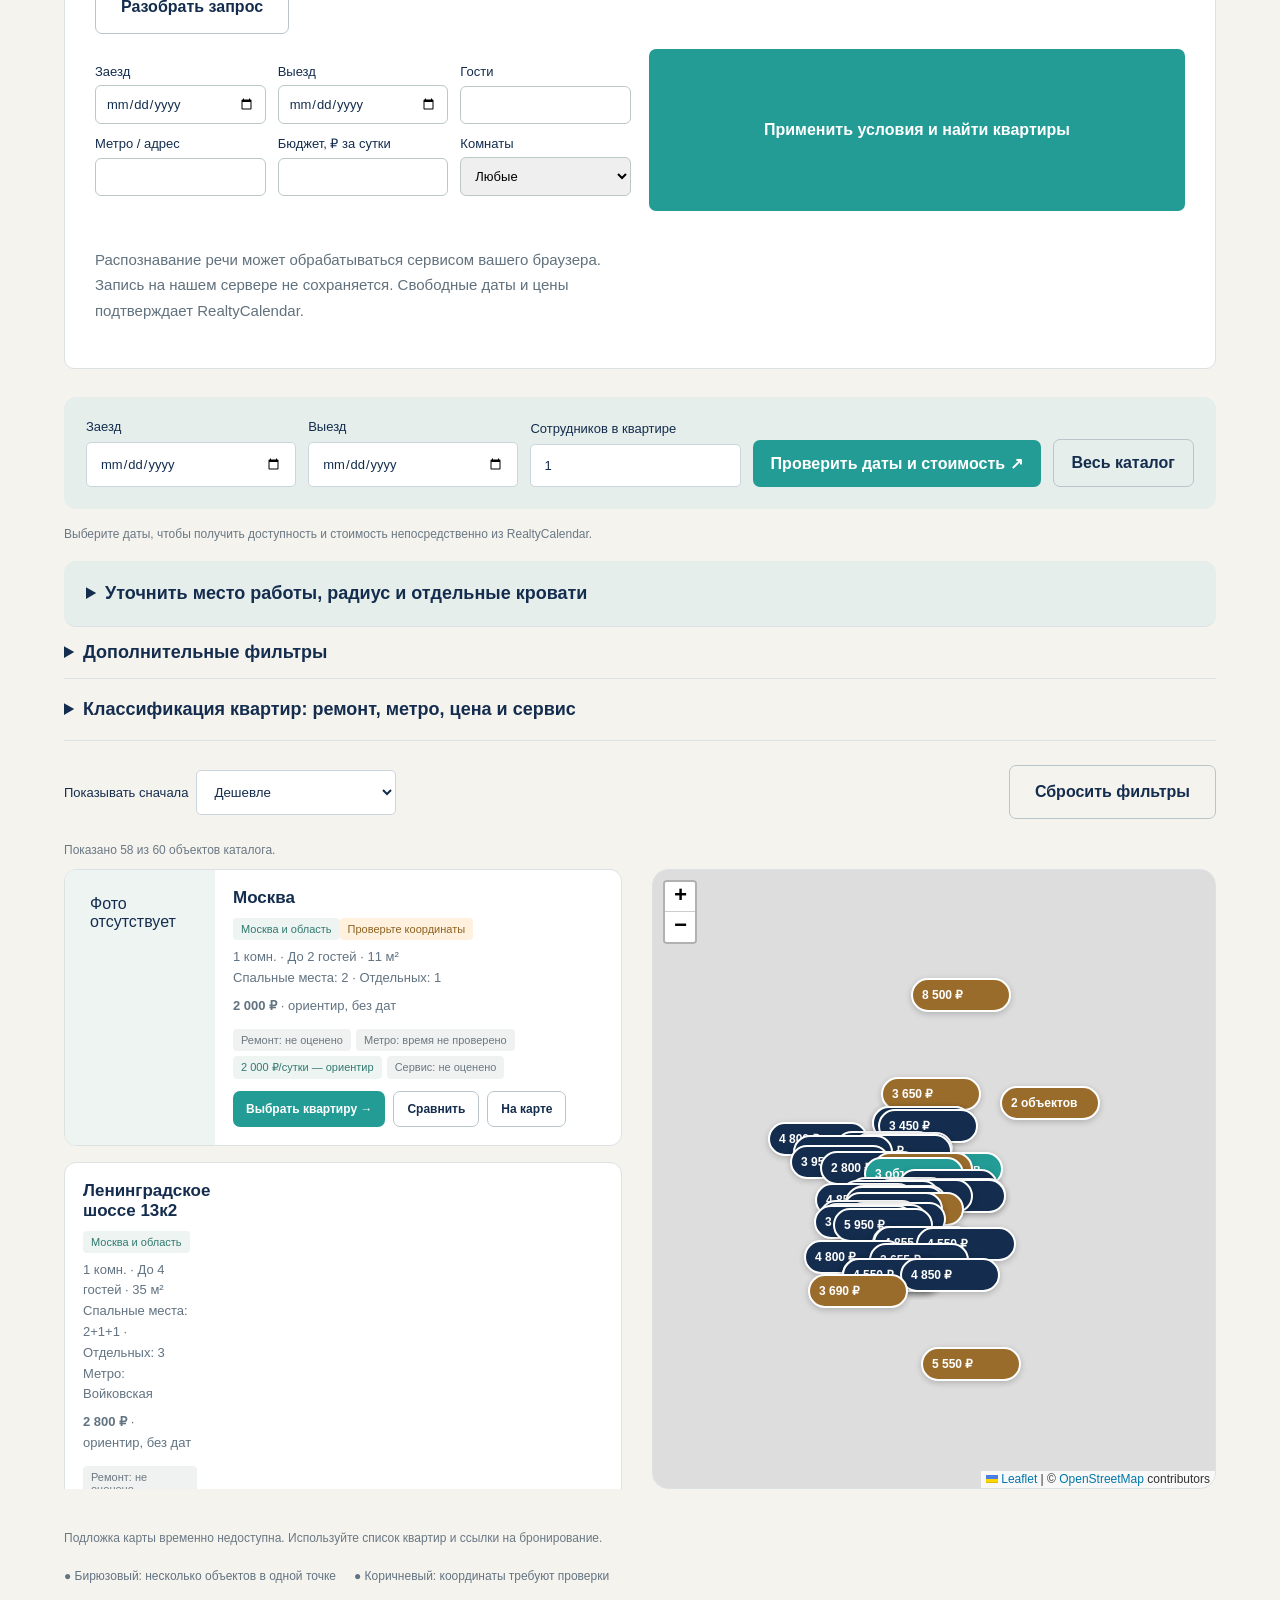
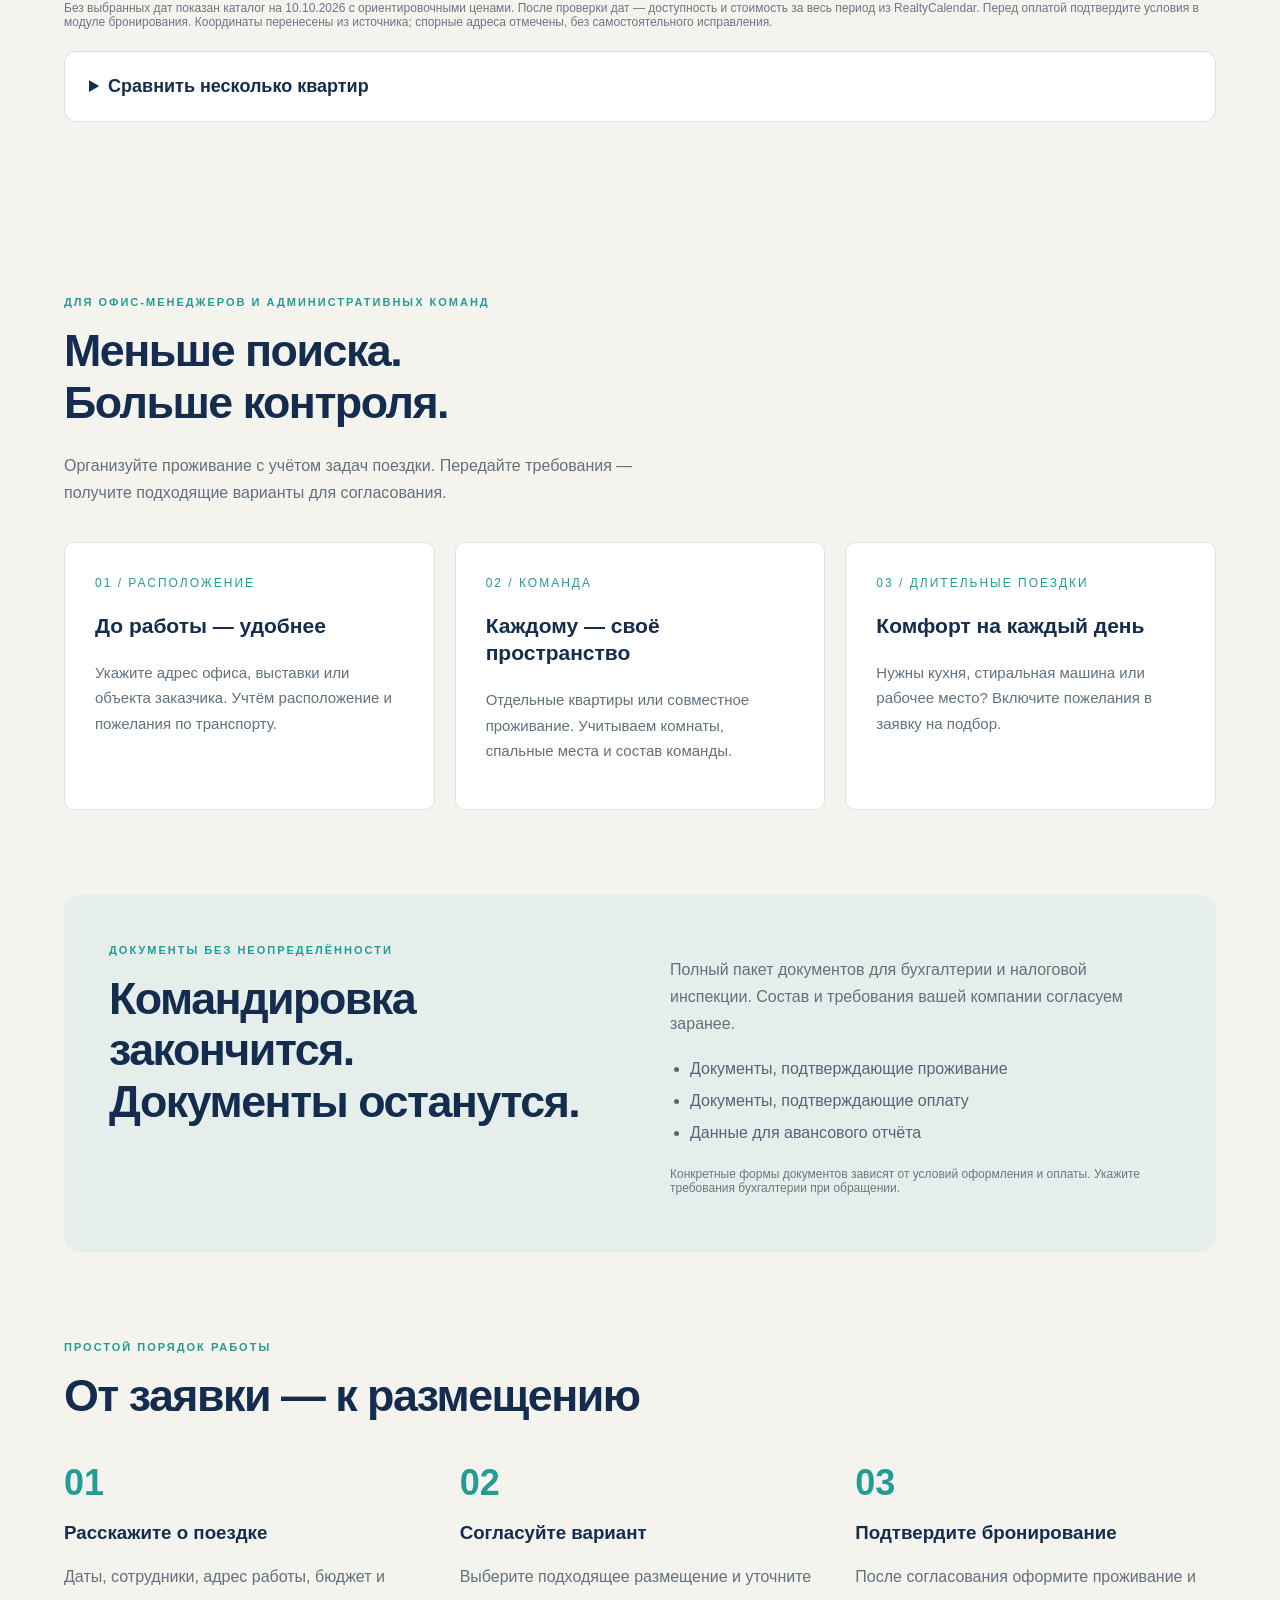
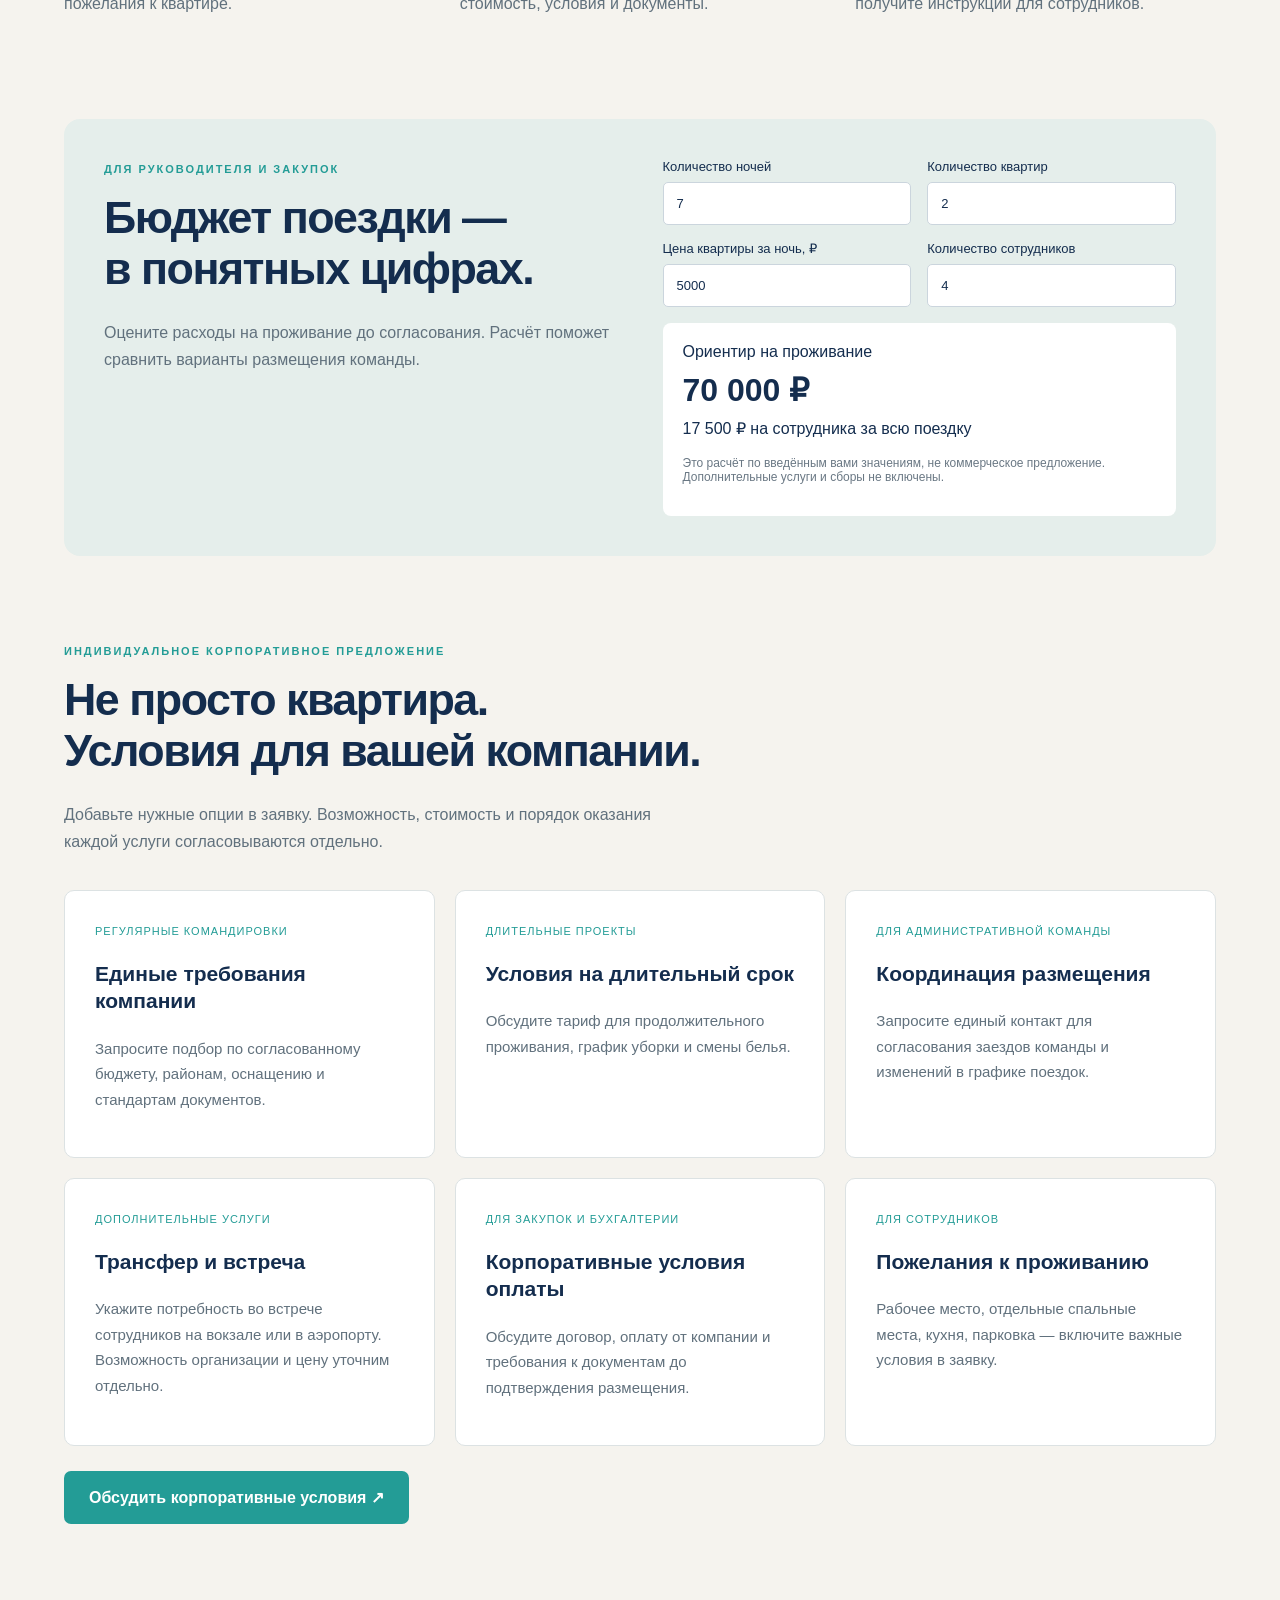
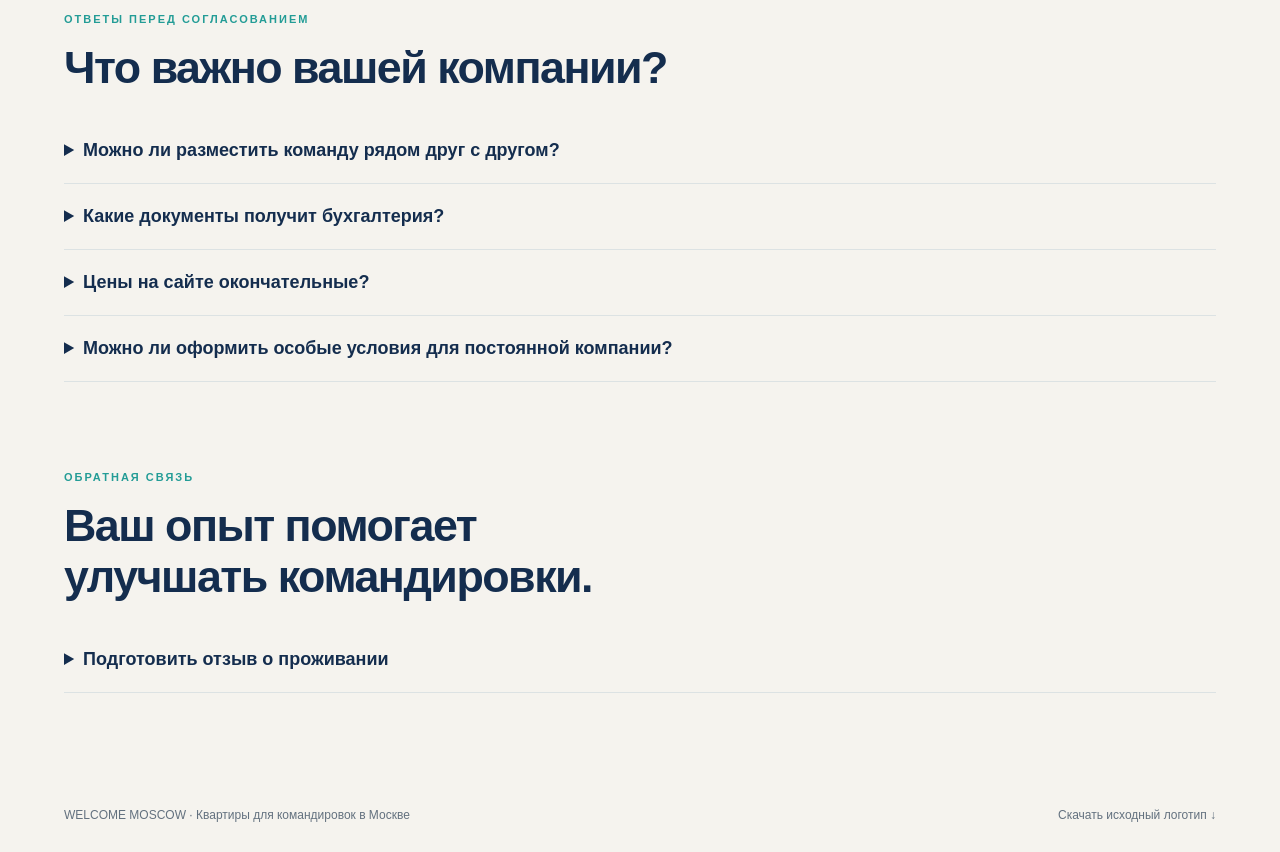
==== commit e645d4ff: "Present voice search and hospitality services on home page" ====
--- a/welcomemoscow/site/public/index.html
+++ b/welcomemoscow/site/public/index.html
@@ -2,7 +2,7 @@
 :root{--navy:#142d4e;--teal:#239c96;--cream:#f5f3ee;--line:#dce2e3}*{box-sizing:border-box}html{scroll-behavior:smooth}body{margin:0;background:var(--cream);color:var(--navy);font-family:Arial,sans-serif}a{color:inherit;text-decoration:none}button,input,textarea{font:inherit}header{max-width:1280px;margin:auto;padding:24px 5%;display:flex;align-items:center;justify-content:space-between}.brand{display:flex;align-items:center;gap:10px;font-weight:800;letter-spacing:-.5px}.original-logo{display:block;position:relative;width:220px;height:125px;overflow:hidden;border-radius:3px}.brand .original-logo img{position:absolute;width:100%;height:auto;left:0;top:-185px}.brand small{display:block;font-size:10px;letter-spacing:2px;margin-top:5px;font-weight:400}nav{display:flex;gap:30px;font-size:14px}.btn{display:inline-flex;justify-content:center;align-items:center;padding:17px 25px;border-radius:7px;background:var(--teal);color:white;border:0;font-weight:700;cursor:pointer}.outline{background:transparent;border:1px solid #b9c5cb;color:var(--navy)}main{overflow:hidden}.hero{max-width:1280px;margin:36px auto 0;padding:0 5% 70px;display:grid;grid-template-columns:1.05fr 1fr;gap:55px;align-items:center}.eyebrow{font-size:11px;letter-spacing:2px;font-weight:700;text-transform:uppercase;color:var(--teal)}h1{font-size:clamp(42px,5.2vw,70px);line-height:1.06;letter-spacing:-3px;margin:23px 0}h1 em{font-style:normal;color:var(--teal)}.lead{font-size:18px;line-height:1.7;color:#5e6f7e;max-width:490px}.actions{display:flex;gap:12px;flex-wrap:wrap;margin-top:28px}.note{font-size:12px;color:#6a7884;margin-top:18px}.scene{height:470px;background:#dfe6e3;border-radius:90px 8px 8px 8px;position:relative;overflow:hidden;display:flex;align-items:center;justify-content:center}.scene:before{content:'';position:absolute;inset:0;background:linear-gradient(110deg,#ece8dc,#d5e4df)}.door{position:relative;width:220px;height:330px;border:18px solid var(--navy);border-bottom:0;border-radius:120px 120px 0 0;background:linear-gradient(140deg,#9bb9b2,#f5f3ee);box-shadow:55px 15px 0 -20px #c5d2ca}.door:after{content:'';position:absolute;width:58px;height:58px;right:20px;top:85px;background:var(--teal);box-shadow:0 68px 0 #f5f3ee}.float{position:absolute;bottom:30px;left:25px;right:25px;padding:20px;background:#fffffff2;border-radius:10px;display:flex;align-items:center;gap:18px}.float strong{font-size:38px}.float span{font-size:14px;line-height:1.5;color:#536677}.stats{background:var(--navy);color:#fff;padding:31px 8%;display:flex;justify-content:space-between;gap:25px}.stats b{display:block;font-size:24px;margin-bottom:8px}.stats span{font-size:13px;color:#c3d0dc}.section{max-width:1280px;margin:auto;padding:85px 5%}h2{font-size:clamp(30px,3.5vw,46px);letter-spacing:-1.5px;line-height:1.15;margin:15px 0 24px}.section-intro{max-width:590px;line-height:1.7;color:#61717d}.grid{display:grid;grid-template-columns:repeat(3,1fr);gap:20px;margin-top:35px}.card{padding:30px;background:white;border-radius:10px;border:1px solid var(--line)}.number{font-size:12px;color:var(--teal);letter-spacing:2px}.card h3{font-size:21px;line-height:1.3}.card p{font-size:15px;color:#61717d;line-height:1.7}.docs{display:grid;grid-template-columns:1fr 1fr;gap:60px;background:#e5eeeb;border-radius:16px;padding:45px}.docs ul{padding-left:20px;line-height:2;color:#536677}.steps{display:grid;grid-template-columns:repeat(3,1fr);gap:35px;margin-top:40px}.steps b{font-size:36px;color:var(--teal)}.steps p{line-height:1.7;color:#61717d}.form-section{background:var(--navy);color:white}.form-wrap{max-width:1150px;margin:auto;padding:70px 5%;display:grid;grid-template-columns:1fr 1.1fr;gap:70px}.form-wrap p{line-height:1.7;color:#c3d0dc}form{display:grid;grid-template-columns:1fr 1fr;gap:18px}label{display:flex;flex-direction:column;gap:8px;font-size:13px}input,textarea{padding:13px;background:#fff;border:1px solid #cbd5dd;border-radius:5px;width:100%;color:var(--navy)}.full{grid-column:1/-1}textarea{min-height:90px}.form-note{font-size:12px!important;margin:0}#result{display:none}.result{background:#fff;color:var(--navy);padding:20px;border-radius:8px}.result pre{white-space:pre-wrap;font:14px/1.6 Arial}footer{padding:30px 5%;max-width:1280px;margin:auto;display:flex;justify-content:space-between;gap:20px;font-size:12px;color:#63717f}@media(max-width:800px){header{gap:15px;flex-wrap:wrap}.original-logo{width:190px;height:108px}.brand .original-logo img{top:-160px}header>.btn{padding:12px 15px;font-size:12px}nav{display:none}.hero{grid-template-columns:1fr;margin-top:15px;gap:30px}h1{letter-spacing:-2px}.scene{height:340px}.door{height:290px}.stats{flex-direction:column;padding:30px 7%}.grid,.steps,.docs,.form-wrap{grid-template-columns:1fr}.section{padding:55px 6%}.docs{padding:28px;gap:10px}.form-wrap{gap:25px;padding:50px 6%}footer{flex-direction:column}form{gap:14px}.actions .btn{width:100%}}
 
 .original-logo{width:180px;height:90px;overflow:visible}.brand .original-logo img{position:static;width:100%;height:100%;object-fit:contain}header{padding-top:12px;padding-bottom:12px}.scene:before{display:none}.scene>img{width:100%;height:100%;object-fit:cover}.catalog-head{display:flex;justify-content:space-between;gap:25px;align-items:end}.toolbar{display:flex;flex-wrap:wrap;gap:12px;margin:24px 0}.toolbar input{flex:2;min-width:180px}.toolbar select{padding:13px;border:1px solid #cbd5dd;border-radius:5px;color:var(--navy);background:white}.catalog-layout{display:grid;grid-template-columns:1fr 1fr;gap:24px}.map-wrap{position:sticky;top:15px;height:620px;border:1px solid var(--line);border-radius:16px;overflow:hidden;background:#e5eeeb}#map{height:100%;width:100%;z-index:1}.property-list{height:620px;overflow:auto;padding-right:6px}.property{background:white;border:1px solid var(--line);border-radius:12px;overflow:hidden;margin-bottom:16px;display:grid;grid-template-columns:150px 1fr}.property img{width:150px;height:100%;min-height:180px;object-fit:cover}.property-body{padding:18px}.property h3{font-size:17px;margin:0 0 10px}.property p{font-size:13px;line-height:1.6;margin:7px 0;color:#627381}.property .btn{padding:10px 13px;font-size:12px}.property-actions{display:flex;gap:8px;flex-wrap:wrap}.tag{display:inline-block;background:#edf4f2;border-radius:4px;padding:5px 8px;font-size:11px;color:#327a70}.warn{background:#fff1dd;color:#8c6222}.map-marker{background:var(--navy);color:white;border:2px solid white;border-radius:18px;padding:6px 9px;font-size:12px;font-weight:bold;white-space:nowrap;box-shadow:0 2px 6px #0003}.map-marker.warning{background:#9a6c2c}.map-marker.group{background:var(--teal)}.map-popup{font:14px/1.5 Arial;max-height:260px;overflow:auto;min-width:220px}.map-popup a{display:block;color:#137c79;margin:7px 0}.map-legend{display:flex;gap:18px;font-size:12px;margin:12px 0;color:#627381}.compare-panel{background:white;padding:24px;border-radius:12px;margin-top:22px;border:1px solid var(--line)}.compare-grid{display:grid;grid-template-columns:repeat(3,1fr);gap:15px}.compare-item{background:#f2f5f4;padding:18px;border-radius:8px;font-size:14px;line-height:1.7}.budget{display:grid;grid-template-columns:1fr 1fr;gap:45px;background:#e5eeeb;border-radius:16px;padding:40px}.budget-fields{display:grid;grid-template-columns:1fr 1fr;gap:16px}.budget-output{grid-column:1/-1;background:white;padding:20px;border-radius:8px}.budget-output strong{font-size:32px;display:block;margin:10px 0}details{border-bottom:1px solid var(--line);padding:22px 0}summary{font-size:18px;font-weight:bold;cursor:pointer}details p{line-height:1.7;color:#61717d}.service-label{font-size:11px;color:var(--teal);text-transform:uppercase;letter-spacing:1px}.map-error{padding:30px;line-height:1.7}.mobile-link{display:none}@media(max-width:800px){.original-logo{width:150px;height:75px}.brand .original-logo img{top:auto}.catalog-layout,.budget{grid-template-columns:1fr}.map-wrap{position:relative;height:380px;grid-row:1}.property-list{height:520px}.catalog-head{display:block}.property{grid-template-columns:110px 1fr}.property img{width:110px}.compare-grid{grid-template-columns:1fr}.budget{padding:25px}.toolbar select{flex:1;min-width:120px}.hero{padding-bottom:40px}.mobile-link{display:block}}
-.live-search{display:flex;align-items:end;gap:12px;flex-wrap:wrap;padding:22px;background:#e5eeeb;border-radius:12px;margin-top:28px}.live-search label{flex:1;min-width:150px}.live-search button{padding:14px 18px}.live-search button:disabled{opacity:.65;cursor:wait}.corporate-location{background:#e5eeeb;padding:22px;border-radius:12px;margin-top:20px}.corporate-form{padding:25px;background:white;border-radius:12px;border:1px solid var(--line)}.corporate-form fieldset{border:1px solid var(--line);border-radius:8px;padding:20px}.corporate-form fieldset label{display:inline-flex;flex-direction:row;align-items:center;margin:10px 20px 0 0}.corporate-form fieldset input{width:auto}.work-pin{background:#ea7835;color:white;border:3px solid white;width:28px;height:28px;border-radius:50%;box-shadow:0 2px 8px #0005}.corporate-location .toolbar label{min-width:180px}@media(max-width:800px){.corporate-form{grid-template-columns:1fr}.corporate-form .full{grid-column:1}.corporate-form{padding:18px}}[hidden]{display:none!important}.extra-filters{padding:15px 0}.optional-fields{display:grid;grid-template-columns:1fr 1fr;gap:18px;margin-top:18px}.payment-choice{border:0;border-radius:16px;max-width:530px;width:calc(100% - 32px);padding:30px;color:var(--navy)}.payment-choice::backdrop{background:#142d4e99}.payment-choice h2{font-size:29px}.payment-choice .actions{flex-direction:column}.payment-choice .close{float:right;border:0;background:none;font-size:24px;cursor:pointer}.stage-bar{display:flex;gap:15px;flex-wrap:wrap;font-size:13px;margin:15px 0;color:#61717d}.stage-bar span{background:#e5eeeb;padding:9px 13px;border-radius:20px}@media(max-width:800px){.optional-fields{grid-template-columns:1fr}} .property.selected{border:2px solid var(--teal)}.review-text{white-space:pre-wrap}#review-form{max-width:700px}#sort-order{max-width:240px}@media(max-width:600px){#sort-order{max-width:180px}}.quality-filters{padding:20px 0}.quality-grid{display:grid;grid-template-columns:repeat(4,1fr);gap:15px;margin:20px 0}.quality-grid select{padding:13px;border:1px solid #cbd5dd;background:white;border-radius:5px;width:100%;color:var(--navy)}.quality-chips{display:flex;gap:5px;flex-wrap:wrap;margin:12px 0}.quality-chips .tag{font-size:11px}.quality-chips .unknown{color:#6c7880;background:#f0f2f2}@media(max-width:800px){.quality-grid{grid-template-columns:1fr 1fr}}@media(max-width:430px){.quality-grid{grid-template-columns:1fr}}</style><link rel="stylesheet" href="assets/leaflet.css"></head><body><header><a class="brand" href="#"><span class="original-logo"><img src="assets/welcome-moscow.png" alt="WELCOME MOSCOW"></span></a><nav><a href="#catalog">1. Подобрать</a><a href="#catalog">2. Выбрать</a><a href="#catalog">3. Оплатить</a></nav><a href="#catalog" class="btn">Подобрать квартиру ↗</a></header><main><section class="hero"><div><span class="eyebrow">Москва • Корпоративные командировки</span><h1>Командировки<br>с <em>Комфортом</em></h1><p class="lead">Квартиры для рабочих поездок вашей команды. Подбор под бюджет, удобное расположение и полный пакет отчётных документов.</p><div class="actions"><a class="btn" href="#catalog">Подобрать размещение ↗</a><a class="btn outline" href="#catalog">Квартиры на карте</a></div><p class="note">Одна заявка — для одного сотрудника или всей команды.</p></div><div class="scene"><img id="hero-photo" alt="Интерьер квартиры из каталога Welcome Moscow"><div class="float"><strong>100+</strong><span>свободных квартир в Москве<br>Доступность уточняется на даты поездки</span></div></div></section><div class="stats"><div><b>Под ваш бюджет</b><span>Согласование условий до бронирования</span></div><div><b>Рядом с работой</b><span>Подбор с учётом адреса офиса или объекта</span></div><div><b>С документами</b><span>Для бухгалтерии и налогового учёта</span></div></div><section class="section" id="catalog"><div class="stage-bar"><span>1 · Даты и гости</span><span>2 · Выбор квартиры</span><span>3 · Карта или счёт</span></div><div class="catalog-head"><div><span class="eyebrow">Реальные объекты из RealtyCalendar</span><h2>Квартира для командировки<br>за три шага.</h2></div><p class="section-intro">Укажите даты и гостей → выберите квартиру → оплатите картой или подготовьте запрос счёта.</p></div><form id="live-search" class="live-search"><label>Заезд<input id="live-arrival" type="date" required></label><label>Выезд<input id="live-departure" type="date" required></label><label>Сотрудников в квартире<input id="live-guests" type="number" min="1" max="30" value="1" required></label><button class="btn" id="live-submit" type="submit">Проверить даты и стоимость ↗</button><button class="btn outline" type="button" id="live-reset">Весь каталог</button></form><p id="live-status" class="note" role="status" aria-live="polite">Выберите даты, чтобы получить доступность и стоимость непосредственно из RealtyCalendar.</p><details class="corporate-location"><summary>Уточнить место работы, радиус и отдельные кровати</summary><h3>Место работы и отдельные спальные места</h3><p class="note">Нажмите на карту, чтобы указать локацию офиса или объекта. Радиус измеряется по прямой, не по автомобильному маршруту.</p><div class="toolbar"><button class="btn outline" id="pick-location" type="button">Указать локацию на карте</button><label>Радиус, км<input id="work-radius" type="number" min="0.1" max="100" step="0.1" value="5"></label><label>Отдельных спальных мест в квартире<input id="separate-beds" type="number" min="0" max="30" value="0"></label><button class="btn outline" id="clear-location" type="button">Сбросить локацию</button></div><p id="work-location-status" class="note" aria-live="polite">Локация не выбрана. Значение 0 — без ограничения по отдельным спальным местам.</p><p class="note">«2+2» считается двумя отдельными спальными местами, а не четырьмя. Типы кроватей необходимо подтвердить перед заселением. Объекты с сомнительными координатами исключаются из подбора по радиусу.</p></details><details class="extra-filters"><summary>Дополнительные фильтры</summary><div class="toolbar"><input id="search" aria-label="Поиск по адресу или метро" placeholder="Адрес, метро или название квартиры"><select id="region" aria-label="Регион"><option value="Москва и область">Москва и область</option><option value="all">Все объекты модуля</option><option value="Сочи">Сочи</option></select><select id="rooms" aria-label="Комнаты"><option value="">Любое число комнат</option><option value="1">1 комната</option><option value="2">2 комнаты</option><option value="3">3 и больше</option></select><select id="capacity" aria-label="Вместимость"><option value="0">Любое число гостей</option><option value="2">От 2 гостей</option><option value="4">От 4 гостей</option><option value="6">От 6 гостей</option></select><select id="kind" aria-label="Тип объекта"><option value="housing">Только жильё</option><option value="all">Жильё и парковка</option></select></div></details><details class="quality-filters"><summary>Классификация квартир: ремонт, метро, цена и сервис</summary><div class="quality-grid"><label>Качество ремонта<select id="quality-repair"><option value="">Любой ремонт</option><option value="basic">Базовый</option><option value="standard">Стандартный</option><option value="modern">Современный</option><option value="designer">Дизайнерский</option><option value="unknown">Не оценено</option></select></label><label>До метро пешком<select id="quality-metro"><option value="">Любое расстояние</option><option value="m5">До 5 минут</option><option value="m10">Более 5 — до 10 минут</option><option value="m15">Более 10 — до 15 минут</option><option value="mfar">Более 15 минут</option><option value="unknown">Не проверено</option></select></label><label>Цена за сутки<select id="quality-price"><option value="">Любая цена</option><option value="p4">Менее 4 000 ₽</option><option value="p6">4 000 — менее 6 000 ₽</option><option value="p9">6 000 — менее 9 000 ₽</option><option value="pplus">От 9 000 ₽</option><option value="unknown">Цена не указана</option></select></label><label>Качество обслуживания<select id="quality-service"><option value="">Любой уровень</option><option value="basic">Базовый</option><option value="standard">Стандарт</option><option value="comfort">Комфорт</option><option value="premium">Премиум</option><option value="unknown">Не оценено</option></select></label></div><p class="note">Цена за сутки рассчитывается как стоимость выбранного периода, делённая на число ночей. Без дат показана ориентировочная цена из каталога. Ремонт, время пешком до метро и обслуживание отображаются только после проверки; расстояние до метро не определяется по прямой.</p><details><summary style="font-size:14px">Как определяются уровни качества</summary><p class="note">Ремонт: базовый — функциональное состояние; стандартный — аккуратная отделка; современный — обновлённый интерьер и оснащение; дизайнерский — индивидуальный интерьер. Уровень присваивается после осмотра.</p><p class="note">Обслуживание: базовый — выполнение обязательных услуг; стандарт — проверенный порядок уборки, заселения и связи; комфорт — расширенное сопровождение; премиум — индивидуальный сервис. Уровень подтверждается проверкой фактических процессов, а не только ценой квартиры.</p></details></details><div class="toolbar" style="justify-content:space-between;align-items:center"><label style="flex-direction:row;align-items:center">Показывать сначала <select id="sort-order" aria-label="Порядок квартир"><option value="price">Дешевле</option><option value="distance">Ближе к месту работы</option><option value="beds">Больше отдельных мест</option></select></label><button type="button" class="btn outline" id="reset-filters">Сбросить фильтры</button></div><p id="catalog-count" class="note" aria-live="polite">Загружаем каталог…</p><div class="catalog-layout"><div id="property-list" class="property-list"></div><div class="map-wrap"><div id="map" aria-label="Интерактивная карта объектов"></div></div></div><div class="map-legend"><span>● Бирюзовый: несколько объектов в одной точке</span><span>● Коричневый: координаты требуют проверки</span></div><p class="note">Без выбранных дат показан каталог на 10.10.2026 с ориентировочными ценами. После проверки дат — доступность и стоимость за весь период из RealtyCalendar. Перед оплатой подтвердите условия в модуле бронирования. Координаты перенесены из источника; спорные адреса отмечены, без самостоятельного исправления.</p><details class="compare-panel"><summary>Сравнить несколько квартир</summary><a class="btn outline" style="float:right" href="#corporate-order">Оформить корпоративную заявку ↓</a><h3>Сравнение для согласования <span id="compare-count">0 / 3</span></h3><div id="compare-grid" class="compare-grid"><p class="note">Добавьте квартиры кнопкой «Сравнить».</p></div></details></section><section class="section" id="benefits"><span class="eyebrow">Для офис-менеджеров и административных команд</span><h2>Меньше поиска.<br>Больше контроля.</h2><p class="section-intro">Организуйте проживание с учётом задач поездки. Передайте требования — получите подходящие варианты для согласования.</p><div class="grid"><article class="card"><span class="number">01 / РАСПОЛОЖЕНИЕ</span><h3>До работы — удобнее</h3><p>Укажите адрес офиса, выставки или объекта заказчика. Учтём расположение и пожелания по транспорту.</p></article><article class="card"><span class="number">02 / КОМАНДА</span><h3>Каждому — своё пространство</h3><p>Отдельные квартиры или совместное проживание. Учитываем комнаты, спальные места и состав команды.</p></article><article class="card"><span class="number">03 / ДЛИТЕЛЬНЫЕ ПОЕЗДКИ</span><h3>Комфорт на каждый день</h3><p>Нужны кухня, стиральная машина или рабочее место? Включите пожелания в заявку на подбор.</p></article></div></section><section class="section" id="documents" style="padding-top:0"><div class="docs"><div><span class="eyebrow">Документы без неопределённости</span><h2>Командировка закончится.<br>Документы останутся.</h2></div><div><p class="section-intro">Полный пакет документов для бухгалтерии и налоговой инспекции. Состав и требования вашей компании согласуем заранее.</p><ul><li>Документы, подтверждающие проживание</li><li>Документы, подтверждающие оплату</li><li>Данные для авансового отчёта</li></ul><p class="note">Конкретные формы документов зависят от условий оформления и оплаты. Укажите требования бухгалтерии при обращении.</p></div></div></section><section class="section" id="process" style="padding-top:0"><span class="eyebrow">Простой порядок работы</span><h2>От заявки — к размещению</h2><div class="steps"><div><b>01</b><h3>Расскажите о поездке</h3><p>Даты, сотрудники, адрес работы, бюджет и пожелания к квартире.</p></div><div><b>02</b><h3>Согласуйте вариант</h3><p>Выберите подходящее размещение и уточните стоимость, условия и документы.</p></div><div><b>03</b><h3>Подтвердите бронирование</h3><p>После согласования оформите проживание и получите инструкции для сотрудников.</p></div></div></section><section class="section" style="padding-top:0"><div class="budget"><div><span class="eyebrow">Для руководителя и закупок</span><h2>Бюджет поездки —<br>в понятных цифрах.</h2><p class="section-intro">Оцените расходы на проживание до согласования. Расчёт поможет сравнить варианты размещения команды.</p></div><div class="budget-fields"><label>Количество ночей<input id="calc-nights" type="number" min="1" value="7"></label><label>Количество квартир<input id="calc-units" type="number" min="1" value="2"></label><label>Цена квартиры за ночь, ₽<input id="calc-rate" type="number" min="1" value="5000"></label><label>Количество сотрудников<input id="calc-people" type="number" min="1" value="4"></label><div class="budget-output">Ориентир на проживание<strong id="calc-total"></strong><span id="calc-per-person"></span><p class="note">Это расчёт по введённым вами значениям, не коммерческое предложение. Дополнительные услуги и сборы не включены.</p></div></div></div></section><section class="section" style="padding-top:0" id="corporate"><span class="eyebrow">Индивидуальное корпоративное предложение</span><h2>Не просто квартира.<br>Условия для вашей компании.</h2><p class="section-intro">Добавьте нужные опции в заявку. Возможность, стоимость и порядок оказания каждой услуги согласовываются отдельно.</p><div class="grid"><article class="card"><span class="service-label">Регулярные командировки</span><h3>Единые требования компании</h3><p>Запросите подбор по согласованному бюджету, районам, оснащению и стандартам документов.</p></article><article class="card"><span class="service-label">Длительные проекты</span><h3>Условия на длительный срок</h3><p>Обсудите тариф для продолжительного проживания, график уборки и смены белья.</p></article><article class="card"><span class="service-label">Для административной команды</span><h3>Координация размещения</h3><p>Запросите единый контакт для согласования заездов команды и изменений в графике поездок.</p></article><article class="card"><span class="service-label">Дополнительные услуги</span><h3>Трансфер и встреча</h3><p>Укажите потребность во встрече сотрудников на вокзале или в аэропорту. Возможность организации и цену уточним отдельно.</p></article><article class="card"><span class="service-label">Для закупок и бухгалтерии</span><h3>Корпоративные условия оплаты</h3><p>Обсудите договор, оплату от компании и требования к документам до подтверждения размещения.</p></article><article class="card"><span class="service-label">Для сотрудников</span><h3>Пожелания к проживанию</h3><p>Рабочее место, отдельные спальные места, кухня, парковка — включите важные условия в заявку.</p></article></div><a class="btn" style="margin-top:25px" href="#catalog">Обсудить корпоративные условия ↗</a></section><section class="section" style="padding-top:0"><span class="eyebrow">Ответы перед согласованием</span><h2>Что важно вашей компании?</h2><details><summary>Можно ли разместить команду рядом друг с другом?</summary><p>В каталоге есть несколько объектов по одним адресам. Выберите варианты на карте и передайте состав команды. Одновременную доступность нужно проверить на даты поездки.</p></details><details><summary>Какие документы получит бухгалтерия?</summary><p>Состав полного пакета документов согласуется заранее с учётом договора и способа оплаты. В заявке укажите конкретные требования к подтверждению проживания и оплаты.</p></details><details><summary>Цены на сайте окончательные?</summary><p>Без дат цены ориентировочные. После проверки дат отображается стоимость за весь период, возвращённая RealtyCalendar. Доступность может измениться до оформления: итоговые условия, состав платежа и отмену подтвердите в модуле бронирования.</p></details><details><summary>Можно ли оформить особые условия для постоянной компании?</summary><p>Направьте объём и периодичность поездок, бюджет и требования. Индивидуальные тарифы, порядок оплаты и дополнительные услуги обсуждаются отдельно.</p></details></section><section class="section" id="reviews" style="padding-top:0"><span class="eyebrow">Обратная связь</span><h2>Ваш опыт помогает<br>улучшать командировки.</h2><div id="published-reviews" class="grid" hidden></div><details><summary>Подготовить отзыв о проживании</summary><form id="review-form" style="padding-top:20px"><label>Номер бронирования<input name="booking" required maxlength="100" placeholder="Из подтверждения RealtyCalendar"></label><label>Квартира<select name="apartment" id="review-apartment" required style="padding:13px;border:1px solid #cbd5dd;border-radius:5px"><option value="">Выберите квартиру проживания</option></select></label><label>Как вас подписать<input name="name" maxlength="100" placeholder="Имя или «Гость»"></label><label>Оценка<select name="rating" required style="padding:13px;border:1px solid #cbd5dd;border-radius:5px"><option value="5">5 — отлично</option><option value="4">4 — хорошо</option><option value="3">3 — есть замечания</option><option value="2">2 — плохо</option><option value="1">1 — очень плохо</option></select></label><label class="full">Ваш отзыв<textarea name="text" required minlength="10" maxlength="2000" placeholder="Что было удобно и что нам стоит улучшить?"></textarea></label><button class="btn full" type="submit">Скопировать отзыв для передачи менеджеру</button><p class="note full" id="review-status" aria-live="polite">Укажите номер бронирования, чтобы связать отзыв с проживанием. Форма готовит текст для менеджера; автоматическая проверка брони и отправка ещё не подключены.</p></form></details></section><section class="section" id="corporate-order" style="padding-top:0" hidden><span class="eyebrow">Корпоративная заявка</span><h2>Счёт для вашей компании</h2><p class="section-intro">Квартира и даты уже выбраны. Укажите компанию и контакт для документов. Дополнительные реквизиты можно раскрыть ниже.</p><form id="corporate-form" class="corporate-form"><label>Полное наименование компании<input name="buyer" required maxlength="200" placeholder="ООО «Название»"></label><label>ИНН<input name="inn" required inputmode="numeric" pattern="[0-9]{10}|[0-9]{12}" maxlength="12"></label><details class="full legal-details"><summary>Дополнительные реквизиты — необязательно для заявки</summary><div class="optional-fields"><label>КПП<input name="kpp" inputmode="numeric" pattern="[0-9]{9}" maxlength="9"></label><label>ОГРН / ОГРНИП<input name="ogrn" inputmode="numeric" pattern="[0-9]{13}|[0-9]{15}" maxlength="15"></label><label class="full">Юридический адрес<input name="address" maxlength="400"></label><label>Расчётный счёт<input name="account" inputmode="numeric" pattern="[0-9]{20}" maxlength="20"></label><label>Банк<input name="bank" maxlength="200"></label><label>БИК<input name="bik" inputmode="numeric" pattern="[0-9]{9}" maxlength="9"></label><label>Корреспондентский счёт<input name="correspondent" inputmode="numeric" pattern="[0-9]{20}" maxlength="20"></label><label>Представитель / должность<input name="representative" maxlength="200"></label><label>Основание полномочий<input name="authority" maxlength="200" placeholder="Устав / доверенность"></label></div></details><label>Контактное лицо<input name="contact" required maxlength="150"></label><label>Email для документов<input name="email" type="email" required maxlength="150"></label><label>Телефон<input name="phone" type="tel" required maxlength="50"></label><input name="employees" type="hidden" value="1"><details class="full"><summary>Добавить услуги и пожелания</summary><fieldset><legend>Стоимость услуг согласуется отдельно</legend><label><input type="checkbox" name="extras" value="Уборка и смена белья"> Уборка и смена белья</label><label><input type="checkbox" name="extras" value="Трансфер"> Трансфер</label><label><input type="checkbox" name="extras" value="Парковка"> Парковка</label><label><input type="checkbox" name="extras" value="Регулярное корпоративное размещение"> Регулярное корпоративное размещение</label></fieldset><label class="full">Требования к размещению и документам<textarea name="comment" maxlength="2000"></textarea></label></details><p class="note full">Реквизиты обрабатываются только в вашем браузере и не передаются менеджеру автоматически. Счёт формируется по вашим данным, с реквизитами исполнителя и пометкой «Без НДС». Проект заявки к договору требует согласования; утверждённый договор ещё не подключён. Заявка не удерживает квартиру и не подтверждает бронь.</p><button class="btn full" type="submit">Сформировать счёт</button></form><div id="corporate-result" class="compare-panel" hidden><h3>Счёт и документы</h3><p id="corporate-total"></p><p class="note">Сумма включает только проживание по последней онлайн-проверке. Услуги, залог и возможные дополнительные сборы требуют согласования.</p><div class="actions"><button type="button" class="btn" id="draft-invoice">Счёт / сохранить в PDF</button><button type="button" class="btn outline" id="draft-contract">Проект заявки к договору / печать</button><button type="button" class="btn outline" id="manager-link">Скопировать ссылку для менеджера</button></div><p id="manager-status" class="note" aria-live="polite"></p><p class="note">Ссылка содержит только параметры подбора и номера объектов, без реквизитов компании. Контроль фактической оплаты выполняется в RealtyCalendar; автоматические уведомления и статусы ещё не подключены.</p></div></section><section class="section" id="booking" style="padding-top:0" hidden><span class="eyebrow">Официальное оформление RealtyCalendar</span><h2>Оплата картой</h2><p class="section-intro">Выберите квартиру, проверьте даты, заполните данные гостя и оформите бронирование в модуле ниже. Доступные способы оплаты и сумма предоплаты отображаются при оформлении.</p><p id="booking-context" class="note" aria-live="polite">Можно выбрать квартиру в каталоге выше или открыть весь список.</p><div class="actions" style="margin:20px 0"><button type="button" class="btn" id="booking-load">Открыть оформление на сайте</button><button type="button" class="btn outline" id="booking-all">Все квартиры</button><button type="button" class="btn outline" id="switch-invoice">Счёт на компанию</button></div><p id="booking-status" class="note" role="status"></p><div id="hr-widget" data-instance-id="corporate-booking" style="min-height:120px"></div><p class="note">Перед подтверждением проверьте даты, число гостей, итоговую сумму и условия отмены. Банк или платёжный сервис может открыть защищённую страницу для подтверждения оплаты. Запрос счёта на компанию сам по себе не создаёт бронь.</p></section><section class="form-section" id="request" hidden><div class="form-wrap"><div><span class="eyebrow" style="color:#8bdbce">Начните с одной заявки</span><h2>Куда едет<br>ваша команда?</h2><p>Соберите требования к размещению. Готовую заявку можно скопировать и передать менеджеру Welcome Moscow.</p><a href="https://homereserve.ru/rWye2vsRms?tag=POLINA_LIDER" class="btn outline" style="color:white;border-color:#668093" target="_blank" rel="noopener">Открыть модуль бронирования ↗</a></div><div><form id="brief"><label>Компания<input name="company" required placeholder="Название компании" maxlength="150"></label><label>Количество сотрудников<input name="guests" type="number" min="1" required value="1"></label><label>Заезд<input name="arrival" type="date" required></label><label>Выезд<input name="departure" type="date" required></label><label class="full">Адрес работы / желаемый район<input name="location" required placeholder="Например: Москва-Сити" maxlength="200"></label><label class="full">Бюджет на проживание<input name="budget" placeholder="Сумма, за сутки или за всю поездку" maxlength="150"></label><label class="full">Дополнительные услуги<select name="services" style="padding:13px;border-radius:5px"><option>Не требуются</option><option>Уборка и смена белья</option><option>Трансфер / встреча</option><option>Корпоративные условия для регулярных поездок</option><option>Несколько услуг — перечислю ниже</option></select></label><label class="full">Пожелания и требования к документам<textarea name="wishes" placeholder="Комнаты, спальные места, кухня, документы…" maxlength="1500"></textarea></label><button class="btn full" type="submit">Сформировать заявку ↗</button><p class="form-note full">Форма создаёт текст заявки в вашем браузере. Автоматической отправки менеджеру нет.</p></form><div id="result" class="result" aria-live="polite"><b>Заявка готова</b><pre id="summary"></pre><button class="btn" id="copy" type="button">Скопировать</button><button class="btn outline" id="edit" type="button">Изменить</button><p class="note">Передайте текст вашему менеджеру Welcome Moscow. Это запрос на подбор, а не подтверждённое бронирование.</p></div></div></div></section><dialog id="payment-choice" class="payment-choice"><button class="close" id="payment-close" aria-label="Закрыть">×</button><span class="eyebrow">Шаг 3 · Оформление</span><h2>Как вам удобнее оплатить?</h2><p id="payment-summary" class="section-intro"></p><div class="actions"><button type="button" class="btn" id="pay-card">Картой через RealtyCalendar</button><button type="button" class="btn outline" id="pay-invoice">Счёт на компанию</button></div><p class="note">Корпоративная карта — если банк и платёжный сервис принимают её. Счёт формируется без НДС. Выставление счёта не удерживает квартиру — бронь подтверждается отдельно.</p></dialog><dialog id="apartment-reviews" class="payment-choice"><button type="button" class="close" id="reviews-close" aria-label="Закрыть">×</button><h2 id="reviews-title">Отзывы о квартире</h2><div id="reviews-body"></div></dialog></main><footer><span>WELCOME MOSCOW · Квартиры для командировок в Москве</span><a href="assets/welcome-moscow.png" download="welcome-moscow-logo.png">Скачать исходный логотип ↓</a></footer><script>
+.live-search{display:flex;align-items:end;gap:12px;flex-wrap:wrap;padding:22px;background:#e5eeeb;border-radius:12px;margin-top:28px}.live-search label{flex:1;min-width:150px}.live-search button{padding:14px 18px}.live-search button:disabled{opacity:.65;cursor:wait}.corporate-location{background:#e5eeeb;padding:22px;border-radius:12px;margin-top:20px}.corporate-form{padding:25px;background:white;border-radius:12px;border:1px solid var(--line)}.corporate-form fieldset{border:1px solid var(--line);border-radius:8px;padding:20px}.corporate-form fieldset label{display:inline-flex;flex-direction:row;align-items:center;margin:10px 20px 0 0}.corporate-form fieldset input{width:auto}.work-pin{background:#ea7835;color:white;border:3px solid white;width:28px;height:28px;border-radius:50%;box-shadow:0 2px 8px #0005}.corporate-location .toolbar label{min-width:180px}@media(max-width:800px){.corporate-form{grid-template-columns:1fr}.corporate-form .full{grid-column:1}.corporate-form{padding:18px}}[hidden]{display:none!important}.extra-filters{padding:15px 0}.optional-fields{display:grid;grid-template-columns:1fr 1fr;gap:18px;margin-top:18px}.payment-choice{border:0;border-radius:16px;max-width:530px;width:calc(100% - 32px);padding:30px;color:var(--navy)}.payment-choice::backdrop{background:#142d4e99}.payment-choice h2{font-size:29px}.payment-choice .actions{flex-direction:column}.payment-choice .close{float:right;border:0;background:none;font-size:24px;cursor:pointer}.stage-bar{display:flex;gap:15px;flex-wrap:wrap;font-size:13px;margin:15px 0;color:#61717d}.stage-bar span{background:#e5eeeb;padding:9px 13px;border-radius:20px}@media(max-width:800px){.optional-fields{grid-template-columns:1fr}} .property.selected{border:2px solid var(--teal)}.review-text{white-space:pre-wrap}#review-form{max-width:700px}#sort-order{max-width:240px}@media(max-width:600px){#sort-order{max-width:180px}}.quality-filters{padding:20px 0}.quality-grid{display:grid;grid-template-columns:repeat(4,1fr);gap:15px;margin:20px 0}.quality-grid select{padding:13px;border:1px solid #cbd5dd;background:white;border-radius:5px;width:100%;color:var(--navy)}.quality-chips{display:flex;gap:5px;flex-wrap:wrap;margin:12px 0}.quality-chips .tag{font-size:11px}.quality-chips .unknown{color:#6c7880;background:#f0f2f2}@media(max-width:800px){.quality-grid{grid-template-columns:1fr 1fr}}@media(max-width:430px){.quality-grid{grid-template-columns:1fr}}</style><link rel="stylesheet" href="assets/leaflet.css"></head><body><header><a class="brand" href="#"><span class="original-logo"><img src="assets/welcome-moscow.png" alt="WELCOME MOSCOW"></span></a><nav><a href="#catalog">1. Подобрать</a><a href="#catalog">2. Выбрать</a><a href="#catalog">3. Оплатить</a></nav><a href="#catalog" class="btn">Подобрать квартиру ↗</a></header><main><section class="hero"><div><span class="eyebrow">Москва • Корпоративные командировки</span><h1>Командировки<br>с <em>Комфортом</em></h1><p class="lead">ГОЛОСОВОЙ ПОИСК · БРОНИРОВАНИЕ · ОПЛАТА</p><p class="lead">Дистанционное заселение и выезд — 24 часа в сутки.</p><p>Личный персональный консьерж поможет с вашими пожеланиями и потребностями. Наш ориентир — высокий уровень гостеприимства Marriott.</p><p class="note">Услуги консьержа и круглосуточное заселение согласуются при бронировании. Welcome Moscow — самостоятельный сервис, не аффилированный с Marriott.</p><div class="actions"><a class="btn" href="#catalog">Подобрать размещение ↗</a><a class="btn outline" href="#catalog">Квартиры на карте</a></div><p class="note">Одна заявка — для одного сотрудника или всей команды.</p></div><div class="scene"><img id="hero-photo" alt="Интерьер квартиры из каталога Welcome Moscow"><div class="float"><strong>100+</strong><span>свободных квартир в Москве<br>Доступность уточняется на даты поездки</span></div></div></section><div class="stats"><div><b>Под ваш бюджет</b><span>Согласование условий до бронирования</span></div><div><b>Рядом с работой</b><span>Подбор с учётом адреса офиса или объекта</span></div><div><b>С документами</b><span>Для бухгалтерии и налогового учёта</span></div></div><section class="section" id="catalog"><div class="stage-bar"><span>1 · Даты и гости</span><span>2 · Выбор квартиры</span><span>3 · Карта или счёт</span></div><div class="catalog-head"><div><span class="eyebrow">Реальные объекты из RealtyCalendar</span><h2>Квартира для командировки<br>за три шага.</h2></div><p class="section-intro">Укажите даты и гостей → выберите квартиру → оплатите картой или подготовьте запрос счёта.</p></div><form id="live-search" class="live-search"><label>Заезд<input id="live-arrival" type="date" required></label><label>Выезд<input id="live-departure" type="date" required></label><label>Сотрудников в квартире<input id="live-guests" type="number" min="1" max="30" value="1" required></label><button class="btn" id="live-submit" type="submit">Проверить даты и стоимость ↗</button><button class="btn outline" type="button" id="live-reset">Весь каталог</button></form><p id="live-status" class="note" role="status" aria-live="polite">Выберите даты, чтобы получить доступность и стоимость непосредственно из RealtyCalendar.</p><details class="corporate-location"><summary>Уточнить место работы, радиус и отдельные кровати</summary><h3>Место работы и отдельные спальные места</h3><p class="note">Нажмите на карту, чтобы указать локацию офиса или объекта. Радиус измеряется по прямой, не по автомобильному маршруту.</p><div class="toolbar"><button class="btn outline" id="pick-location" type="button">Указать локацию на карте</button><label>Радиус, км<input id="work-radius" type="number" min="0.1" max="100" step="0.1" value="5"></label><label>Отдельных спальных мест в квартире<input id="separate-beds" type="number" min="0" max="30" value="0"></label><button class="btn outline" id="clear-location" type="button">Сбросить локацию</button></div><p id="work-location-status" class="note" aria-live="polite">Локация не выбрана. Значение 0 — без ограничения по отдельным спальным местам.</p><p class="note">«2+2» считается двумя отдельными спальными местами, а не четырьмя. Типы кроватей необходимо подтвердить перед заселением. Объекты с сомнительными координатами исключаются из подбора по радиусу.</p></details><details class="extra-filters"><summary>Дополнительные фильтры</summary><div class="toolbar"><input id="search" aria-label="Поиск по адресу или метро" placeholder="Адрес, метро или название квартиры"><select id="region" aria-label="Регион"><option value="Москва и область">Москва и область</option><option value="all">Все объекты модуля</option><option value="Сочи">Сочи</option></select><select id="rooms" aria-label="Комнаты"><option value="">Любое число комнат</option><option value="1">1 комната</option><option value="2">2 комнаты</option><option value="3">3 и больше</option></select><select id="capacity" aria-label="Вместимость"><option value="0">Любое число гостей</option><option value="2">От 2 гостей</option><option value="4">От 4 гостей</option><option value="6">От 6 гостей</option></select><select id="kind" aria-label="Тип объекта"><option value="housing">Только жильё</option><option value="all">Жильё и парковка</option></select></div></details><details class="quality-filters"><summary>Классификация квартир: ремонт, метро, цена и сервис</summary><div class="quality-grid"><label>Качество ремонта<select id="quality-repair"><option value="">Любой ремонт</option><option value="basic">Базовый</option><option value="standard">Стандартный</option><option value="modern">Современный</option><option value="designer">Дизайнерский</option><option value="unknown">Не оценено</option></select></label><label>До метро пешком<select id="quality-metro"><option value="">Любое расстояние</option><option value="m5">До 5 минут</option><option value="m10">Более 5 — до 10 минут</option><option value="m15">Более 10 — до 15 минут</option><option value="mfar">Более 15 минут</option><option value="unknown">Не проверено</option></select></label><label>Цена за сутки<select id="quality-price"><option value="">Любая цена</option><option value="p4">Менее 4 000 ₽</option><option value="p6">4 000 — менее 6 000 ₽</option><option value="p9">6 000 — менее 9 000 ₽</option><option value="pplus">От 9 000 ₽</option><option value="unknown">Цена не указана</option></select></label><label>Качество обслуживания<select id="quality-service"><option value="">Любой уровень</option><option value="basic">Базовый</option><option value="standard">Стандарт</option><option value="comfort">Комфорт</option><option value="premium">Премиум</option><option value="unknown">Не оценено</option></select></label></div><p class="note">Цена за сутки рассчитывается как стоимость выбранного периода, делённая на число ночей. Без дат показана ориентировочная цена из каталога. Ремонт, время пешком до метро и обслуживание отображаются только после проверки; расстояние до метро не определяется по прямой.</p><details><summary style="font-size:14px">Как определяются уровни качества</summary><p class="note">Ремонт: базовый — функциональное состояние; стандартный — аккуратная отделка; современный — обновлённый интерьер и оснащение; дизайнерский — индивидуальный интерьер. Уровень присваивается после осмотра.</p><p class="note">Обслуживание: базовый — выполнение обязательных услуг; стандарт — проверенный порядок уборки, заселения и связи; комфорт — расширенное сопровождение; премиум — индивидуальный сервис. Уровень подтверждается проверкой фактических процессов, а не только ценой квартиры.</p></details></details><div class="toolbar" style="justify-content:space-between;align-items:center"><label style="flex-direction:row;align-items:center">Показывать сначала <select id="sort-order" aria-label="Порядок квартир"><option value="price">Дешевле</option><option value="distance">Ближе к месту работы</option><option value="beds">Больше отдельных мест</option></select></label><button type="button" class="btn outline" id="reset-filters">Сбросить фильтры</button></div><p id="catalog-count" class="note" aria-live="polite">Загружаем каталог…</p><div class="catalog-layout"><div id="property-list" class="property-list"></div><div class="map-wrap"><div id="map" aria-label="Интерактивная карта объектов"></div></div></div><div class="map-legend"><span>● Бирюзовый: несколько объектов в одной точке</span><span>● Коричневый: координаты требуют проверки</span></div><p class="note">Без выбранных дат показан каталог на 10.10.2026 с ориентировочными ценами. После проверки дат — доступность и стоимость за весь период из RealtyCalendar. Перед оплатой подтвердите условия в модуле бронирования. Координаты перенесены из источника; спорные адреса отмечены, без самостоятельного исправления.</p><details class="compare-panel"><summary>Сравнить несколько квартир</summary><a class="btn outline" style="float:right" href="#corporate-order">Оформить корпоративную заявку ↓</a><h3>Сравнение для согласования <span id="compare-count">0 / 3</span></h3><div id="compare-grid" class="compare-grid"><p class="note">Добавьте квартиры кнопкой «Сравнить».</p></div></details></section><section class="section" id="benefits"><span class="eyebrow">Для офис-менеджеров и административных команд</span><h2>Меньше поиска.<br>Больше контроля.</h2><p class="section-intro">Организуйте проживание с учётом задач поездки. Передайте требования — получите подходящие варианты для согласования.</p><div class="grid"><article class="card"><span class="number">01 / РАСПОЛОЖЕНИЕ</span><h3>До работы — удобнее</h3><p>Укажите адрес офиса, выставки или объекта заказчика. Учтём расположение и пожелания по транспорту.</p></article><article class="card"><span class="number">02 / КОМАНДА</span><h3>Каждому — своё пространство</h3><p>Отдельные квартиры или совместное проживание. Учитываем комнаты, спальные места и состав команды.</p></article><article class="card"><span class="number">03 / ДЛИТЕЛЬНЫЕ ПОЕЗДКИ</span><h3>Комфорт на каждый день</h3><p>Нужны кухня, стиральная машина или рабочее место? Включите пожелания в заявку на подбор.</p></article></div></section><section class="section" id="documents" style="padding-top:0"><div class="docs"><div><span class="eyebrow">Документы без неопределённости</span><h2>Командировка закончится.<br>Документы останутся.</h2></div><div><p class="section-intro">Полный пакет документов для бухгалтерии и налоговой инспекции. Состав и требования вашей компании согласуем заранее.</p><ul><li>Документы, подтверждающие проживание</li><li>Документы, подтверждающие оплату</li><li>Данные для авансового отчёта</li></ul><p class="note">Конкретные формы документов зависят от условий оформления и оплаты. Укажите требования бухгалтерии при обращении.</p></div></div></section><section class="section" id="process" style="padding-top:0"><span class="eyebrow">Простой порядок работы</span><h2>От заявки — к размещению</h2><div class="steps"><div><b>01</b><h3>Расскажите о поездке</h3><p>Даты, сотрудники, адрес работы, бюджет и пожелания к квартире.</p></div><div><b>02</b><h3>Согласуйте вариант</h3><p>Выберите подходящее размещение и уточните стоимость, условия и документы.</p></div><div><b>03</b><h3>Подтвердите бронирование</h3><p>После согласования оформите проживание и получите инструкции для сотрудников.</p></div></div></section><section class="section" style="padding-top:0"><div class="budget"><div><span class="eyebrow">Для руководителя и закупок</span><h2>Бюджет поездки —<br>в понятных цифрах.</h2><p class="section-intro">Оцените расходы на проживание до согласования. Расчёт поможет сравнить варианты размещения команды.</p></div><div class="budget-fields"><label>Количество ночей<input id="calc-nights" type="number" min="1" value="7"></label><label>Количество квартир<input id="calc-units" type="number" min="1" value="2"></label><label>Цена квартиры за ночь, ₽<input id="calc-rate" type="number" min="1" value="5000"></label><label>Количество сотрудников<input id="calc-people" type="number" min="1" value="4"></label><div class="budget-output">Ориентир на проживание<strong id="calc-total"></strong><span id="calc-per-person"></span><p class="note">Это расчёт по введённым вами значениям, не коммерческое предложение. Дополнительные услуги и сборы не включены.</p></div></div></div></section><section class="section" style="padding-top:0" id="corporate"><span class="eyebrow">Индивидуальное корпоративное предложение</span><h2>Не просто квартира.<br>Условия для вашей компании.</h2><p class="section-intro">Добавьте нужные опции в заявку. Возможность, стоимость и порядок оказания каждой услуги согласовываются отдельно.</p><div class="grid"><article class="card"><span class="service-label">Регулярные командировки</span><h3>Единые требования компании</h3><p>Запросите подбор по согласованному бюджету, районам, оснащению и стандартам документов.</p></article><article class="card"><span class="service-label">Длительные проекты</span><h3>Условия на длительный срок</h3><p>Обсудите тариф для продолжительного проживания, график уборки и смены белья.</p></article><article class="card"><span class="service-label">Для административной команды</span><h3>Координация размещения</h3><p>Запросите единый контакт для согласования заездов команды и изменений в графике поездок.</p></article><article class="card"><span class="service-label">Дополнительные услуги</span><h3>Трансфер и встреча</h3><p>Укажите потребность во встрече сотрудников на вокзале или в аэропорту. Возможность организации и цену уточним отдельно.</p></article><article class="card"><span class="service-label">Для закупок и бухгалтерии</span><h3>Корпоративные условия оплаты</h3><p>Обсудите договор, оплату от компании и требования к документам до подтверждения размещения.</p></article><article class="card"><span class="service-label">Для сотрудников</span><h3>Пожелания к проживанию</h3><p>Рабочее место, отдельные спальные места, кухня, парковка — включите важные условия в заявку.</p></article></div><a class="btn" style="margin-top:25px" href="#catalog">Обсудить корпоративные условия ↗</a></section><section class="section" style="padding-top:0"><span class="eyebrow">Ответы перед согласованием</span><h2>Что важно вашей компании?</h2><details><summary>Можно ли разместить команду рядом друг с другом?</summary><p>В каталоге есть несколько объектов по одним адресам. Выберите варианты на карте и передайте состав команды. Одновременную доступность нужно проверить на даты поездки.</p></details><details><summary>Какие документы получит бухгалтерия?</summary><p>Состав полного пакета документов согласуется заранее с учётом договора и способа оплаты. В заявке укажите конкретные требования к подтверждению проживания и оплаты.</p></details><details><summary>Цены на сайте окончательные?</summary><p>Без дат цены ориентировочные. После проверки дат отображается стоимость за весь период, возвращённая RealtyCalendar. Доступность может измениться до оформления: итоговые условия, состав платежа и отмену подтвердите в модуле бронирования.</p></details><details><summary>Можно ли оформить особые условия для постоянной компании?</summary><p>Направьте объём и периодичность поездок, бюджет и требования. Индивидуальные тарифы, порядок оплаты и дополнительные услуги обсуждаются отдельно.</p></details></section><section class="section" id="reviews" style="padding-top:0"><span class="eyebrow">Обратная связь</span><h2>Ваш опыт помогает<br>улучшать командировки.</h2><div id="published-reviews" class="grid" hidden></div><details><summary>Подготовить отзыв о проживании</summary><form id="review-form" style="padding-top:20px"><label>Номер бронирования<input name="booking" required maxlength="100" placeholder="Из подтверждения RealtyCalendar"></label><label>Квартира<select name="apartment" id="review-apartment" required style="padding:13px;border:1px solid #cbd5dd;border-radius:5px"><option value="">Выберите квартиру проживания</option></select></label><label>Как вас подписать<input name="name" maxlength="100" placeholder="Имя или «Гость»"></label><label>Оценка<select name="rating" required style="padding:13px;border:1px solid #cbd5dd;border-radius:5px"><option value="5">5 — отлично</option><option value="4">4 — хорошо</option><option value="3">3 — есть замечания</option><option value="2">2 — плохо</option><option value="1">1 — очень плохо</option></select></label><label class="full">Ваш отзыв<textarea name="text" required minlength="10" maxlength="2000" placeholder="Что было удобно и что нам стоит улучшить?"></textarea></label><button class="btn full" type="submit">Скопировать отзыв для передачи менеджеру</button><p class="note full" id="review-status" aria-live="polite">Укажите номер бронирования, чтобы связать отзыв с проживанием. Форма готовит текст для менеджера; автоматическая проверка брони и отправка ещё не подключены.</p></form></details></section><section class="section" id="corporate-order" style="padding-top:0" hidden><span class="eyebrow">Корпоративная заявка</span><h2>Счёт для вашей компании</h2><p class="section-intro">Квартира и даты уже выбраны. Укажите компанию и контакт для документов. Дополнительные реквизиты можно раскрыть ниже.</p><form id="corporate-form" class="corporate-form"><label>Полное наименование компании<input name="buyer" required maxlength="200" placeholder="ООО «Название»"></label><label>ИНН<input name="inn" required inputmode="numeric" pattern="[0-9]{10}|[0-9]{12}" maxlength="12"></label><details class="full legal-details"><summary>Дополнительные реквизиты — необязательно для заявки</summary><div class="optional-fields"><label>КПП<input name="kpp" inputmode="numeric" pattern="[0-9]{9}" maxlength="9"></label><label>ОГРН / ОГРНИП<input name="ogrn" inputmode="numeric" pattern="[0-9]{13}|[0-9]{15}" maxlength="15"></label><label class="full">Юридический адрес<input name="address" maxlength="400"></label><label>Расчётный счёт<input name="account" inputmode="numeric" pattern="[0-9]{20}" maxlength="20"></label><label>Банк<input name="bank" maxlength="200"></label><label>БИК<input name="bik" inputmode="numeric" pattern="[0-9]{9}" maxlength="9"></label><label>Корреспондентский счёт<input name="correspondent" inputmode="numeric" pattern="[0-9]{20}" maxlength="20"></label><label>Представитель / должность<input name="representative" maxlength="200"></label><label>Основание полномочий<input name="authority" maxlength="200" placeholder="Устав / доверенность"></label></div></details><label>Контактное лицо<input name="contact" required maxlength="150"></label><label>Email для документов<input name="email" type="email" required maxlength="150"></label><label>Телефон<input name="phone" type="tel" required maxlength="50"></label><input name="employees" type="hidden" value="1"><details class="full"><summary>Добавить услуги и пожелания</summary><fieldset><legend>Стоимость услуг согласуется отдельно</legend><label><input type="checkbox" name="extras" value="Уборка и смена белья"> Уборка и смена белья</label><label><input type="checkbox" name="extras" value="Трансфер"> Трансфер</label><label><input type="checkbox" name="extras" value="Парковка"> Парковка</label><label><input type="checkbox" name="extras" value="Регулярное корпоративное размещение"> Регулярное корпоративное размещение</label></fieldset><label class="full">Требования к размещению и документам<textarea name="comment" maxlength="2000"></textarea></label></details><p class="note full">Реквизиты обрабатываются только в вашем браузере и не передаются менеджеру автоматически. Счёт формируется по вашим данным, с реквизитами исполнителя и пометкой «Без НДС». Проект заявки к договору требует согласования; утверждённый договор ещё не подключён. Заявка не удерживает квартиру и не подтверждает бронь.</p><button class="btn full" type="submit">Сформировать счёт</button></form><div id="corporate-result" class="compare-panel" hidden><h3>Счёт и документы</h3><p id="corporate-total"></p><p class="note">Сумма включает только проживание по последней онлайн-проверке. Услуги, залог и возможные дополнительные сборы требуют согласования.</p><div class="actions"><button type="button" class="btn" id="draft-invoice">Счёт / сохранить в PDF</button><button type="button" class="btn outline" id="draft-contract">Проект заявки к договору / печать</button><button type="button" class="btn outline" id="manager-link">Скопировать ссылку для менеджера</button></div><p id="manager-status" class="note" aria-live="polite"></p><p class="note">Ссылка содержит только параметры подбора и номера объектов, без реквизитов компании. Контроль фактической оплаты выполняется в RealtyCalendar; автоматические уведомления и статусы ещё не подключены.</p></div></section><section class="section" id="booking" style="padding-top:0" hidden><span class="eyebrow">Официальное оформление RealtyCalendar</span><h2>Оплата картой</h2><p class="section-intro">Выберите квартиру, проверьте даты, заполните данные гостя и оформите бронирование в модуле ниже. Доступные способы оплаты и сумма предоплаты отображаются при оформлении.</p><p id="booking-context" class="note" aria-live="polite">Можно выбрать квартиру в каталоге выше или открыть весь список.</p><div class="actions" style="margin:20px 0"><button type="button" class="btn" id="booking-load">Открыть оформление на сайте</button><button type="button" class="btn outline" id="booking-all">Все квартиры</button><button type="button" class="btn outline" id="switch-invoice">Счёт на компанию</button></div><p id="booking-status" class="note" role="status"></p><div id="hr-widget" data-instance-id="corporate-booking" style="min-height:120px"></div><p class="note">Перед подтверждением проверьте даты, число гостей, итоговую сумму и условия отмены. Банк или платёжный сервис может открыть защищённую страницу для подтверждения оплаты. Запрос счёта на компанию сам по себе не создаёт бронь.</p></section><section class="form-section" id="request" hidden><div class="form-wrap"><div><span class="eyebrow" style="color:#8bdbce">Начните с одной заявки</span><h2>Куда едет<br>ваша команда?</h2><p>Соберите требования к размещению. Готовую заявку можно скопировать и передать менеджеру Welcome Moscow.</p><a href="https://homereserve.ru/rWye2vsRms?tag=POLINA_LIDER" class="btn outline" style="color:white;border-color:#668093" target="_blank" rel="noopener">Открыть модуль бронирования ↗</a></div><div><form id="brief"><label>Компания<input name="company" required placeholder="Название компании" maxlength="150"></label><label>Количество сотрудников<input name="guests" type="number" min="1" required value="1"></label><label>Заезд<input name="arrival" type="date" required></label><label>Выезд<input name="departure" type="date" required></label><label class="full">Адрес работы / желаемый район<input name="location" required placeholder="Например: Москва-Сити" maxlength="200"></label><label class="full">Бюджет на проживание<input name="budget" placeholder="Сумма, за сутки или за всю поездку" maxlength="150"></label><label class="full">Дополнительные услуги<select name="services" style="padding:13px;border-radius:5px"><option>Не требуются</option><option>Уборка и смена белья</option><option>Трансфер / встреча</option><option>Корпоративные условия для регулярных поездок</option><option>Несколько услуг — перечислю ниже</option></select></label><label class="full">Пожелания и требования к документам<textarea name="wishes" placeholder="Комнаты, спальные места, кухня, документы…" maxlength="1500"></textarea></label><button class="btn full" type="submit">Сформировать заявку ↗</button><p class="form-note full">Форма создаёт текст заявки в вашем браузере. Автоматической отправки менеджеру нет.</p></form><div id="result" class="result" aria-live="polite"><b>Заявка готова</b><pre id="summary"></pre><button class="btn" id="copy" type="button">Скопировать</button><button class="btn outline" id="edit" type="button">Изменить</button><p class="note">Передайте текст вашему менеджеру Welcome Moscow. Это запрос на подбор, а не подтверждённое бронирование.</p></div></div></div></section><dialog id="payment-choice" class="payment-choice"><button class="close" id="payment-close" aria-label="Закрыть">×</button><span class="eyebrow">Шаг 3 · Оформление</span><h2>Как вам удобнее оплатить?</h2><p id="payment-summary" class="section-intro"></p><div class="actions"><button type="button" class="btn" id="pay-card">Картой через RealtyCalendar</button><button type="button" class="btn outline" id="pay-invoice">Счёт на компанию</button></div><p class="note">Корпоративная карта — если банк и платёжный сервис принимают её. Счёт формируется без НДС. Выставление счёта не удерживает квартиру — бронь подтверждается отдельно.</p></dialog><dialog id="apartment-reviews" class="payment-choice"><button type="button" class="close" id="reviews-close" aria-label="Закрыть">×</button><h2 id="reviews-title">Отзывы о квартире</h2><div id="reviews-body"></div></dialog></main><footer><span>WELCOME MOSCOW · Квартиры для командировок в Москве</span><a href="assets/welcome-moscow.png" download="welcome-moscow-logo.png">Скачать исходный логотип ↓</a></footer><script>
 const form=document.querySelector('#brief'),arrival=form.elements.arrival,departure=form.elements.departure;const today=new Date();today.setMinutes(today.getMinutes()-today.getTimezoneOffset());arrival.min=today.toISOString().slice(0,10);arrival.onchange=()=>{departure.min=arrival.value};form.onsubmit=e=>{e.preventDefault();if(departure.value<=arrival.value){departure.setCustomValidity('Дата выезда должна быть позже даты заезда');departure.reportValidity();return}const d=new FormData(form);document.querySelector('#summary').textContent=`Заявка на размещение — Welcome Moscow\nКомпания: ${d.get('company')}\nСотрудников: ${d.get('guests')}\nЗаезд: ${d.get('arrival')}\nВыезд: ${d.get('departure')}\nАдрес / район: ${d.get('location')}\nБюджет: ${d.get('budget')||'Уточнить'}\nДополнительные услуги: ${d.get('services')}\nВыбранные объекты: ${Array.from(selected).map(id=>catalogItems.find(a=>a.id===id)?.address).join('; ')||'Не выбраны'}\nПожелания и документы: ${d.get('wishes')||'Уточнить'}`;form.hidden=true;form.style.display='none';document.querySelector('#result').style.display='block'};departure.oninput=()=>departure.setCustomValidity('');document.querySelector('#edit').onclick=()=>{form.style.display='grid';form.hidden=false;document.querySelector('#result').style.display='none'};document.querySelector('#copy').onclick=async()=>{try{await navigator.clipboard.writeText(document.querySelector('#summary').textContent);document.querySelector('#copy').textContent='Скопировано ✓'}catch{const r=document.createRange();r.selectNodeContents(document.querySelector('#summary'));const s=window.getSelection();s.removeAllRanges();s.addRange(r);document.querySelector('#copy').textContent='Выделено — нажмите Ctrl+C'}};
 </script><script src="assets/leaflet.js"></script><script src="assets/classifications.js"></script><script src="assets/catalog.js"></script><script src="assets/checkout.js"></script><script src="assets/corporate.js"></script><script src="assets/reviews.js"></script><script src="assets/portal.js"></script><script src="assets/voice.js"></script><style>.voice-panel{margin:20px 0}.voice-actions{display:flex;flex-wrap:wrap;gap:12px;align-items:end;margin-bottom:12px}.voice-panel label{display:grid;gap:6px}.voice-panel input,.voice-panel select,.voice-panel textarea{padding:10px;border:1px solid #bac9c6;border-radius:6px;font:inherit;max-width:100%;box-sizing:border-box}.voice-panel textarea{width:100%;margin-bottom:12px}.voice-fields{display:grid;grid-template-columns:repeat(auto-fit,minmax(160px,1fr));gap:12px;margin:15px 0}.voice-panel button:disabled{opacity:.55}</style></body></html>
 
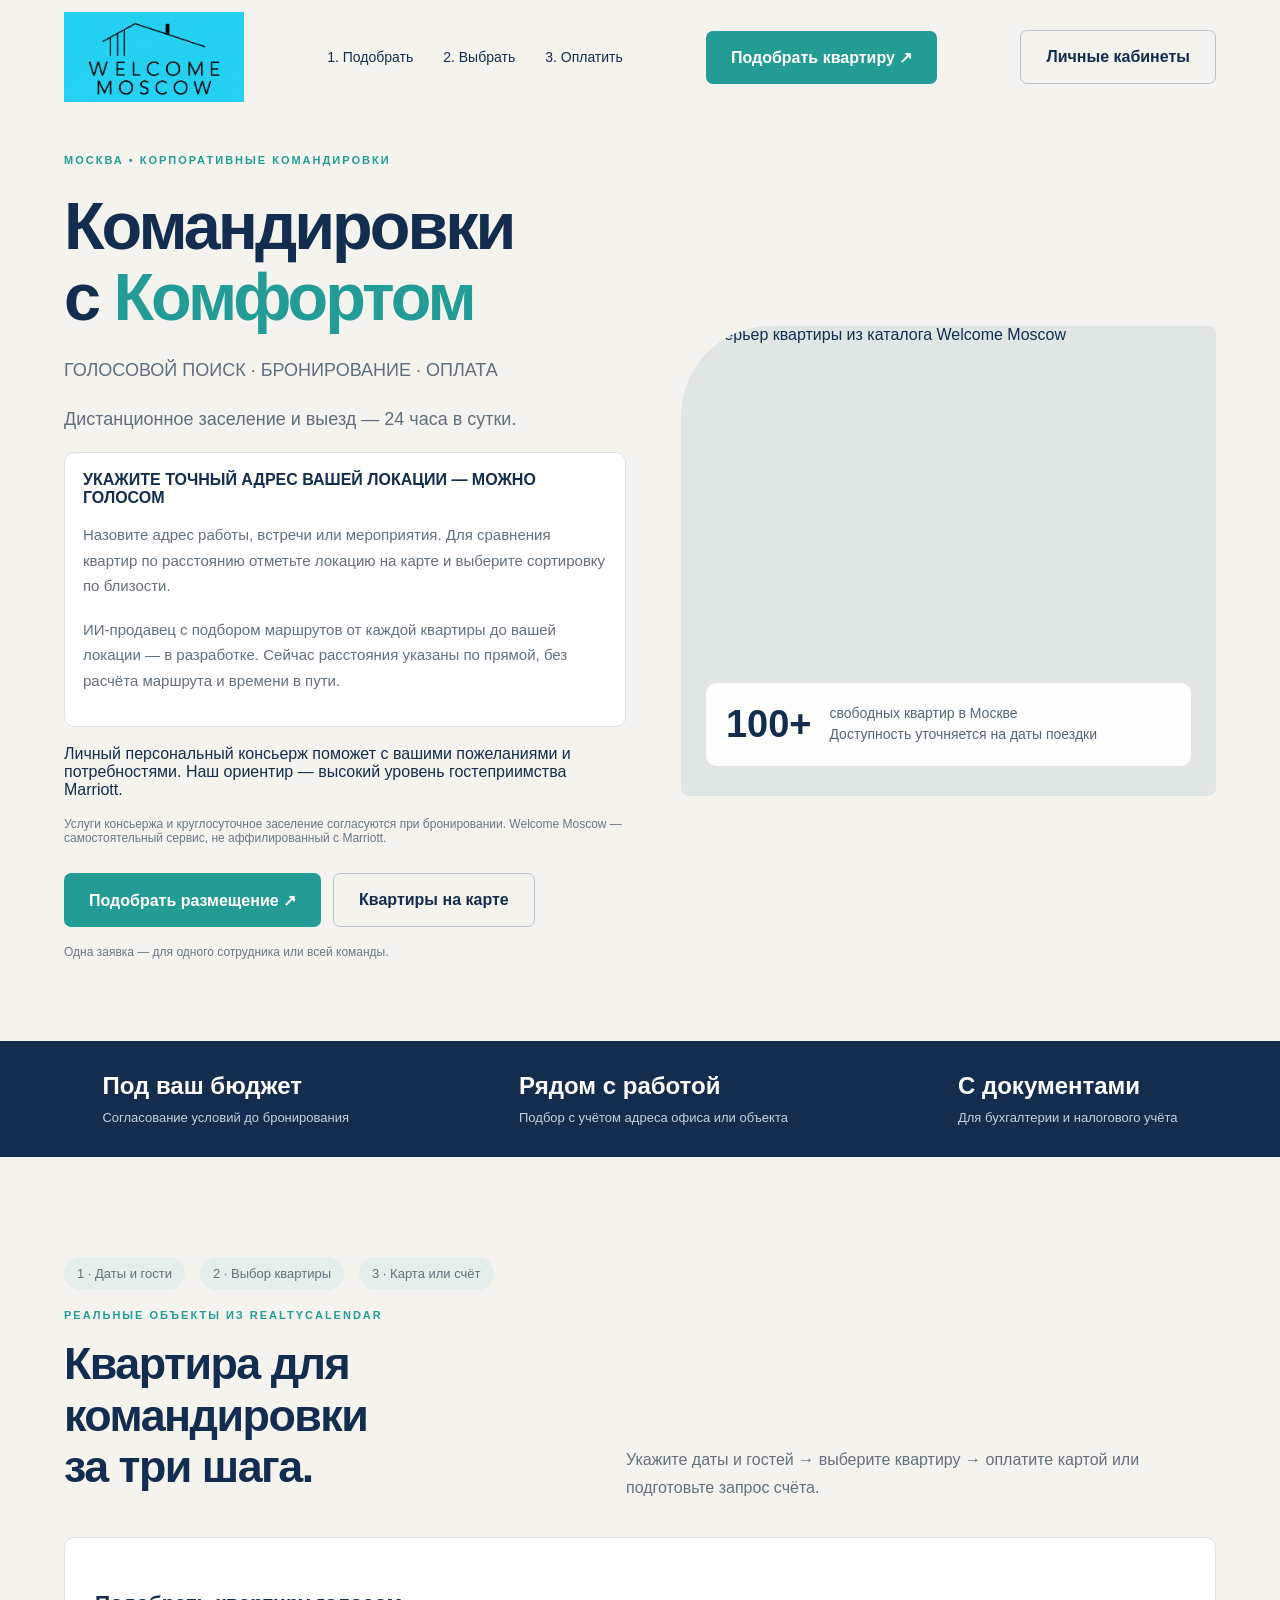
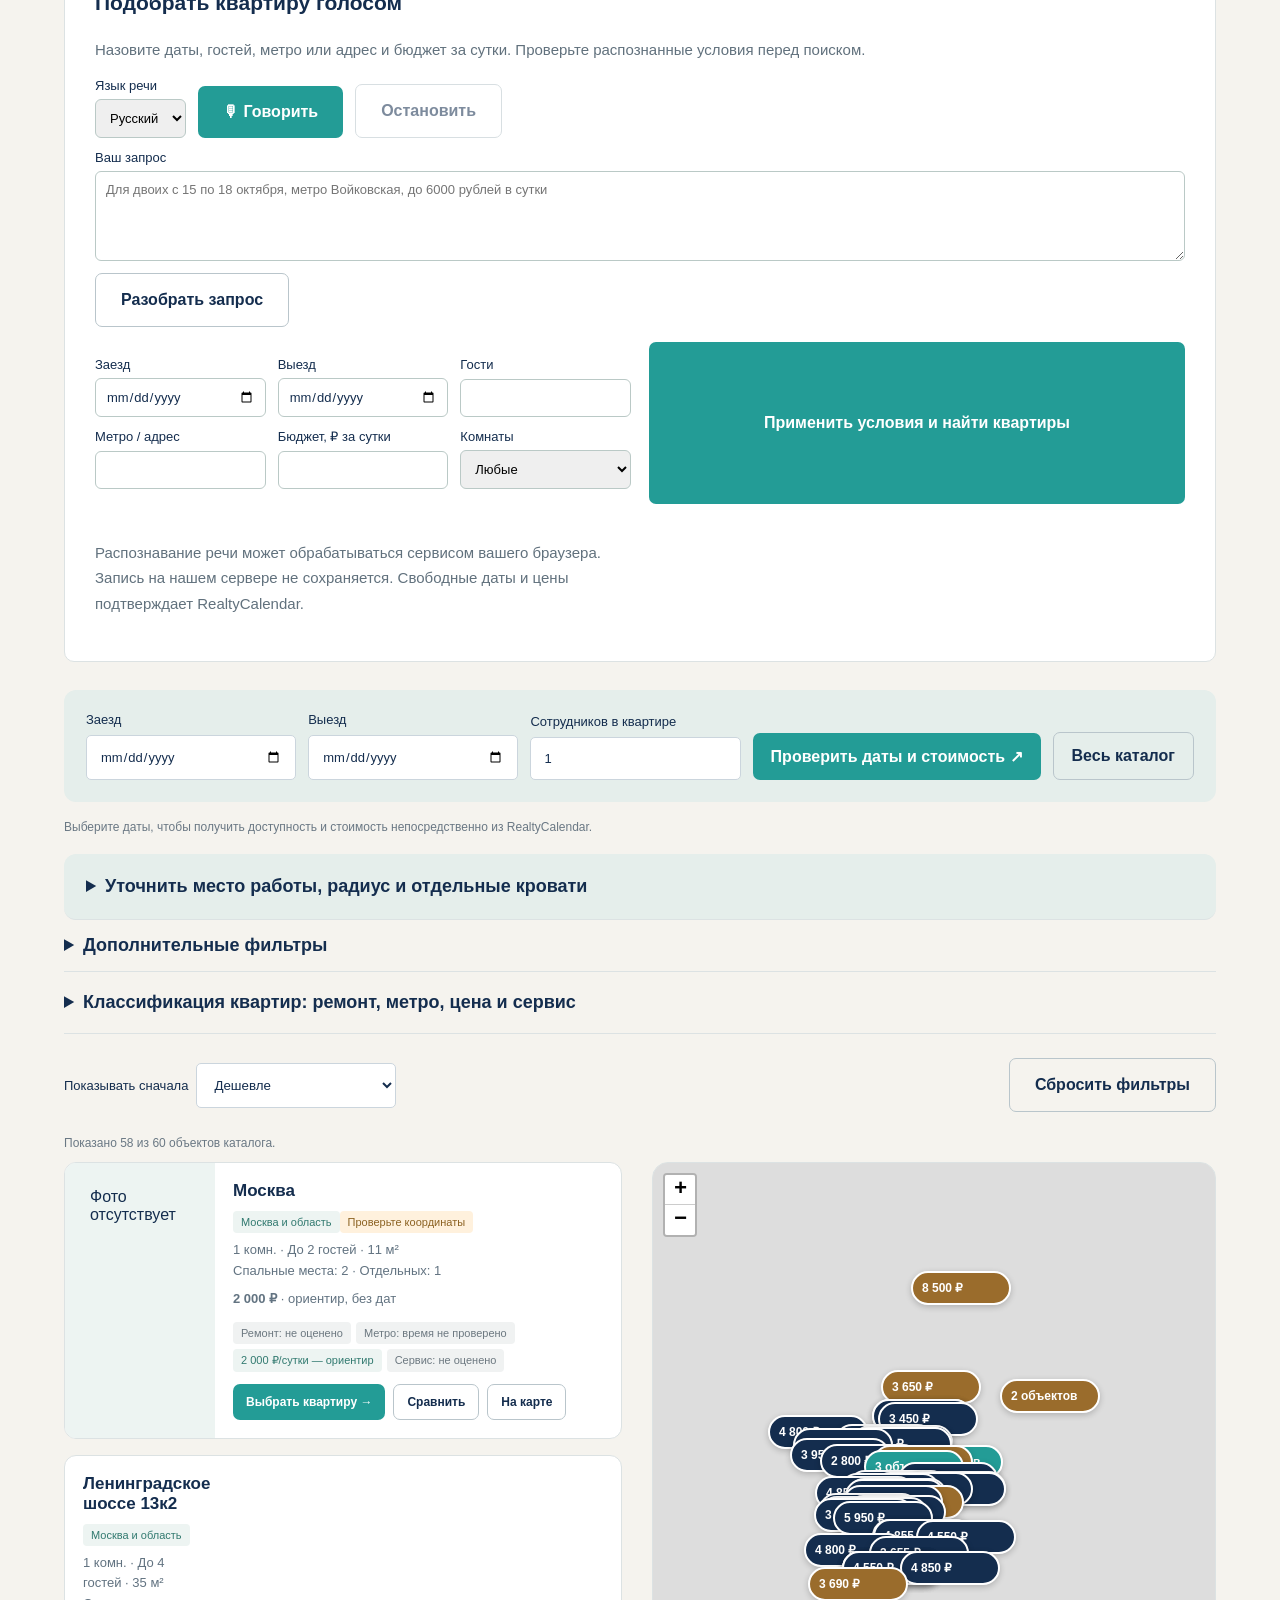
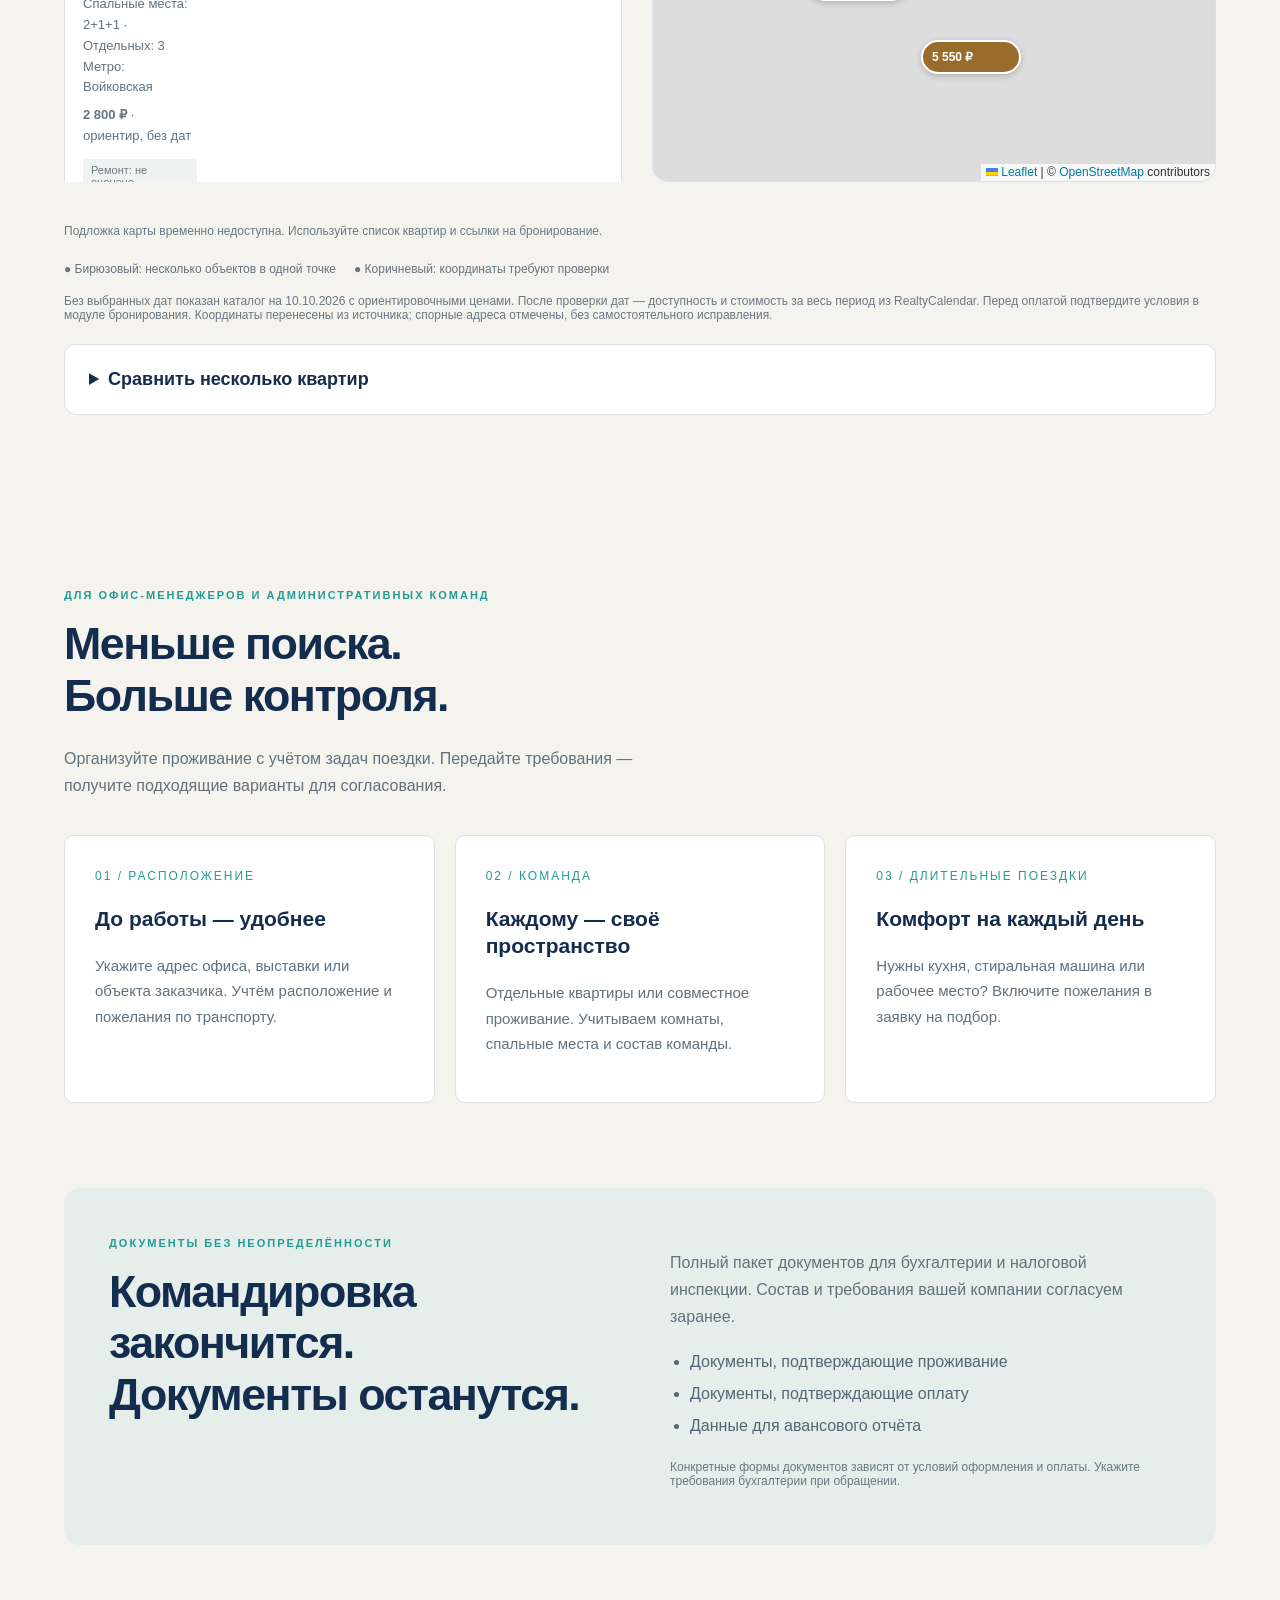
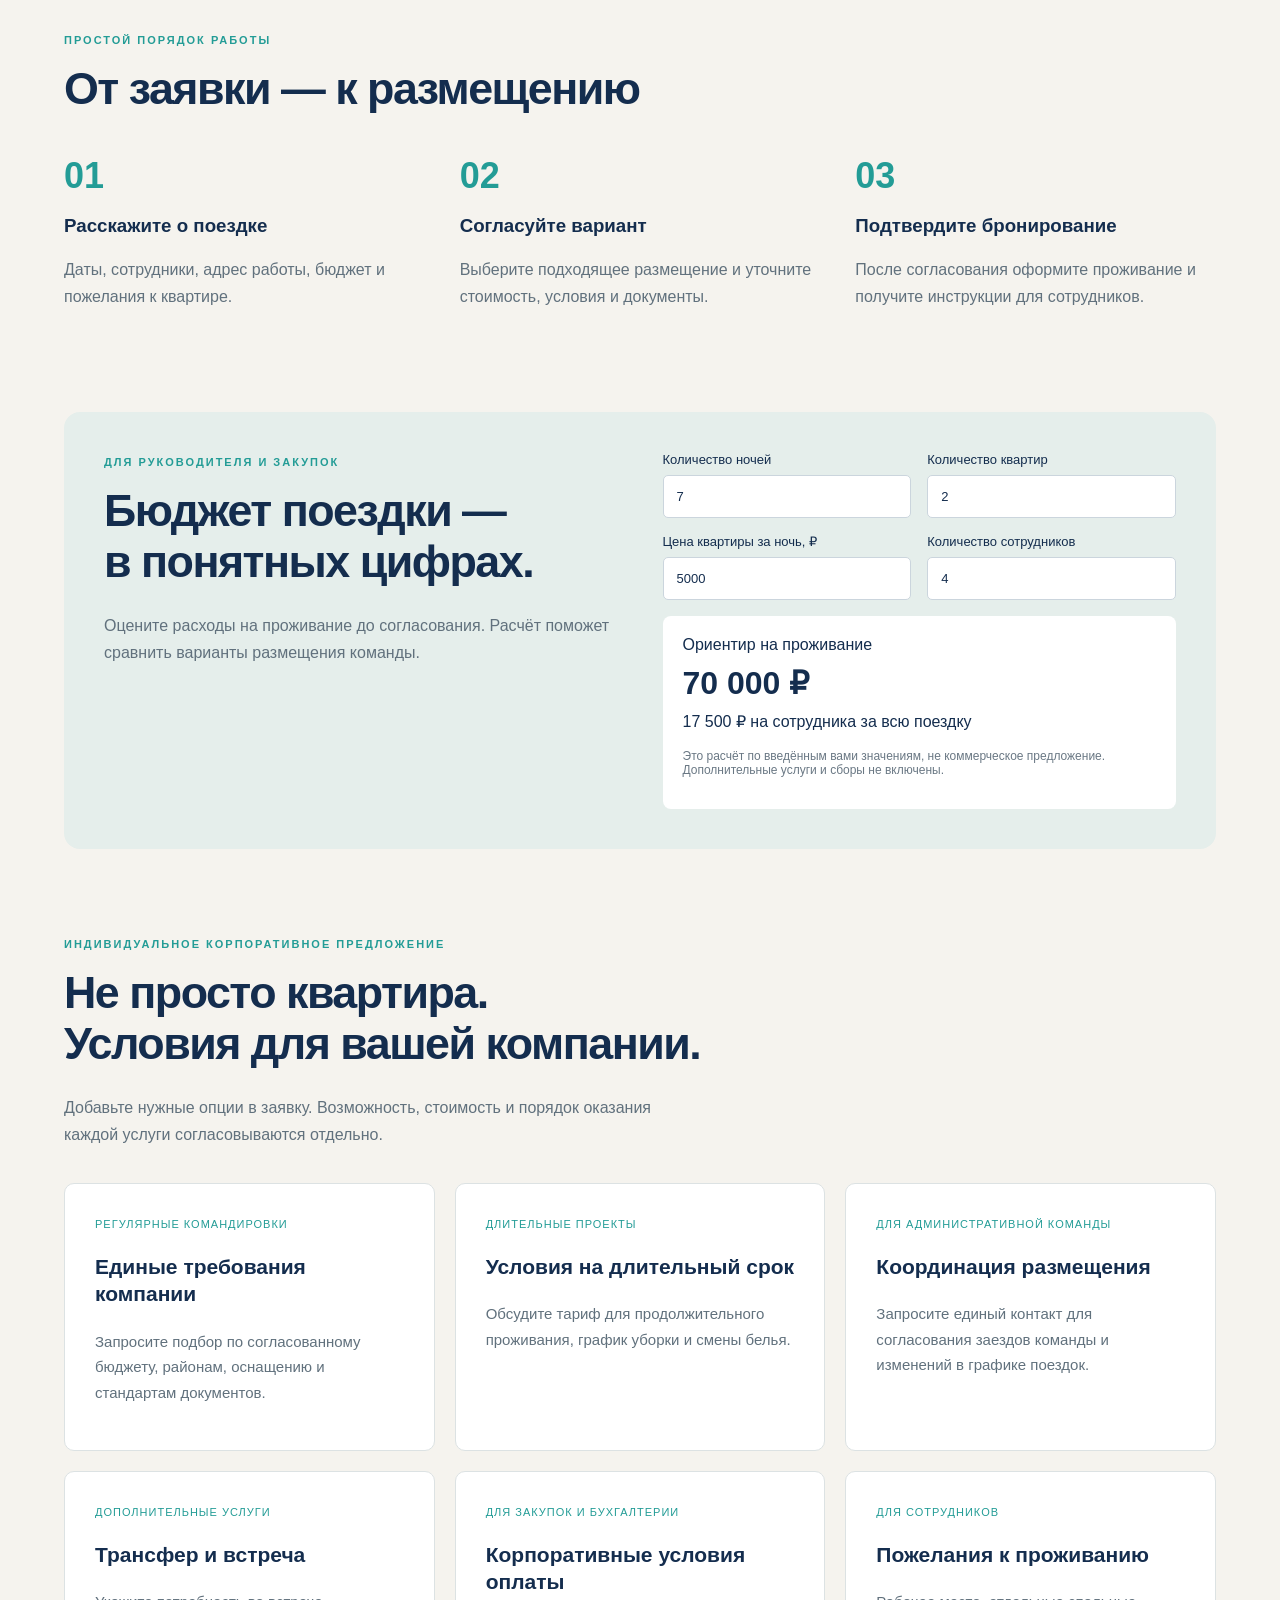
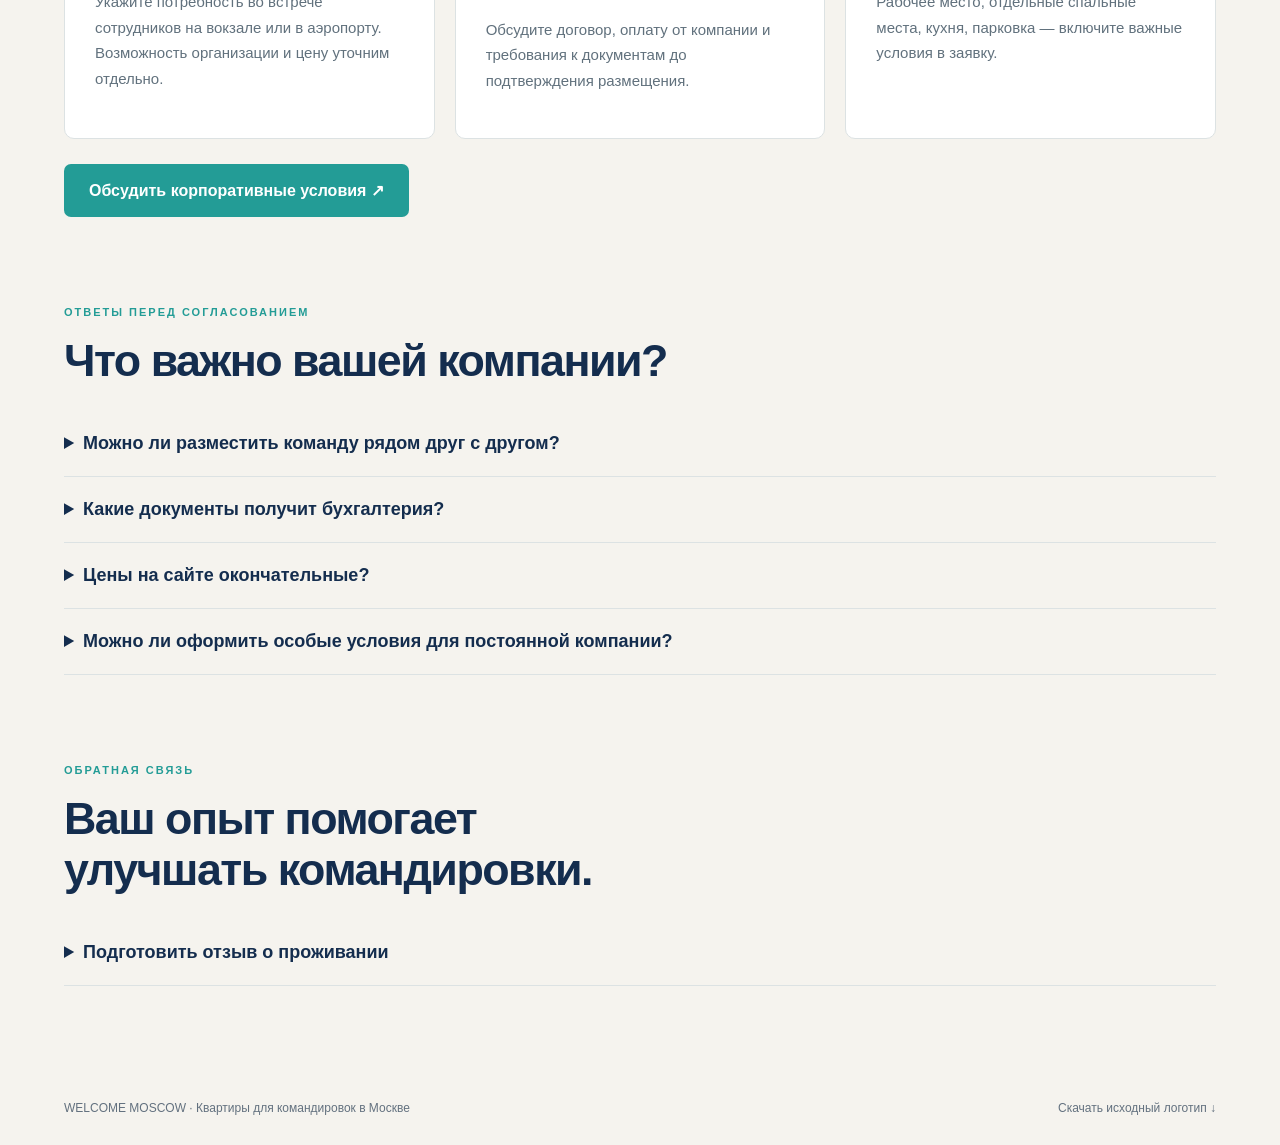
==== commit d49710d3: "Explain exact destination address and route feature status" ====
--- a/welcomemoscow/site/public/index.html
+++ b/welcomemoscow/site/public/index.html
@@ -2,7 +2,7 @@
 :root{--navy:#142d4e;--teal:#239c96;--cream:#f5f3ee;--line:#dce2e3}*{box-sizing:border-box}html{scroll-behavior:smooth}body{margin:0;background:var(--cream);color:var(--navy);font-family:Arial,sans-serif}a{color:inherit;text-decoration:none}button,input,textarea{font:inherit}header{max-width:1280px;margin:auto;padding:24px 5%;display:flex;align-items:center;justify-content:space-between}.brand{display:flex;align-items:center;gap:10px;font-weight:800;letter-spacing:-.5px}.original-logo{display:block;position:relative;width:220px;height:125px;overflow:hidden;border-radius:3px}.brand .original-logo img{position:absolute;width:100%;height:auto;left:0;top:-185px}.brand small{display:block;font-size:10px;letter-spacing:2px;margin-top:5px;font-weight:400}nav{display:flex;gap:30px;font-size:14px}.btn{display:inline-flex;justify-content:center;align-items:center;padding:17px 25px;border-radius:7px;background:var(--teal);color:white;border:0;font-weight:700;cursor:pointer}.outline{background:transparent;border:1px solid #b9c5cb;color:var(--navy)}main{overflow:hidden}.hero{max-width:1280px;margin:36px auto 0;padding:0 5% 70px;display:grid;grid-template-columns:1.05fr 1fr;gap:55px;align-items:center}.eyebrow{font-size:11px;letter-spacing:2px;font-weight:700;text-transform:uppercase;color:var(--teal)}h1{font-size:clamp(42px,5.2vw,70px);line-height:1.06;letter-spacing:-3px;margin:23px 0}h1 em{font-style:normal;color:var(--teal)}.lead{font-size:18px;line-height:1.7;color:#5e6f7e;max-width:490px}.actions{display:flex;gap:12px;flex-wrap:wrap;margin-top:28px}.note{font-size:12px;color:#6a7884;margin-top:18px}.scene{height:470px;background:#dfe6e3;border-radius:90px 8px 8px 8px;position:relative;overflow:hidden;display:flex;align-items:center;justify-content:center}.scene:before{content:'';position:absolute;inset:0;background:linear-gradient(110deg,#ece8dc,#d5e4df)}.door{position:relative;width:220px;height:330px;border:18px solid var(--navy);border-bottom:0;border-radius:120px 120px 0 0;background:linear-gradient(140deg,#9bb9b2,#f5f3ee);box-shadow:55px 15px 0 -20px #c5d2ca}.door:after{content:'';position:absolute;width:58px;height:58px;right:20px;top:85px;background:var(--teal);box-shadow:0 68px 0 #f5f3ee}.float{position:absolute;bottom:30px;left:25px;right:25px;padding:20px;background:#fffffff2;border-radius:10px;display:flex;align-items:center;gap:18px}.float strong{font-size:38px}.float span{font-size:14px;line-height:1.5;color:#536677}.stats{background:var(--navy);color:#fff;padding:31px 8%;display:flex;justify-content:space-between;gap:25px}.stats b{display:block;font-size:24px;margin-bottom:8px}.stats span{font-size:13px;color:#c3d0dc}.section{max-width:1280px;margin:auto;padding:85px 5%}h2{font-size:clamp(30px,3.5vw,46px);letter-spacing:-1.5px;line-height:1.15;margin:15px 0 24px}.section-intro{max-width:590px;line-height:1.7;color:#61717d}.grid{display:grid;grid-template-columns:repeat(3,1fr);gap:20px;margin-top:35px}.card{padding:30px;background:white;border-radius:10px;border:1px solid var(--line)}.number{font-size:12px;color:var(--teal);letter-spacing:2px}.card h3{font-size:21px;line-height:1.3}.card p{font-size:15px;color:#61717d;line-height:1.7}.docs{display:grid;grid-template-columns:1fr 1fr;gap:60px;background:#e5eeeb;border-radius:16px;padding:45px}.docs ul{padding-left:20px;line-height:2;color:#536677}.steps{display:grid;grid-template-columns:repeat(3,1fr);gap:35px;margin-top:40px}.steps b{font-size:36px;color:var(--teal)}.steps p{line-height:1.7;color:#61717d}.form-section{background:var(--navy);color:white}.form-wrap{max-width:1150px;margin:auto;padding:70px 5%;display:grid;grid-template-columns:1fr 1.1fr;gap:70px}.form-wrap p{line-height:1.7;color:#c3d0dc}form{display:grid;grid-template-columns:1fr 1fr;gap:18px}label{display:flex;flex-direction:column;gap:8px;font-size:13px}input,textarea{padding:13px;background:#fff;border:1px solid #cbd5dd;border-radius:5px;width:100%;color:var(--navy)}.full{grid-column:1/-1}textarea{min-height:90px}.form-note{font-size:12px!important;margin:0}#result{display:none}.result{background:#fff;color:var(--navy);padding:20px;border-radius:8px}.result pre{white-space:pre-wrap;font:14px/1.6 Arial}footer{padding:30px 5%;max-width:1280px;margin:auto;display:flex;justify-content:space-between;gap:20px;font-size:12px;color:#63717f}@media(max-width:800px){header{gap:15px;flex-wrap:wrap}.original-logo{width:190px;height:108px}.brand .original-logo img{top:-160px}header>.btn{padding:12px 15px;font-size:12px}nav{display:none}.hero{grid-template-columns:1fr;margin-top:15px;gap:30px}h1{letter-spacing:-2px}.scene{height:340px}.door{height:290px}.stats{flex-direction:column;padding:30px 7%}.grid,.steps,.docs,.form-wrap{grid-template-columns:1fr}.section{padding:55px 6%}.docs{padding:28px;gap:10px}.form-wrap{gap:25px;padding:50px 6%}footer{flex-direction:column}form{gap:14px}.actions .btn{width:100%}}
 
 .original-logo{width:180px;height:90px;overflow:visible}.brand .original-logo img{position:static;width:100%;height:100%;object-fit:contain}header{padding-top:12px;padding-bottom:12px}.scene:before{display:none}.scene>img{width:100%;height:100%;object-fit:cover}.catalog-head{display:flex;justify-content:space-between;gap:25px;align-items:end}.toolbar{display:flex;flex-wrap:wrap;gap:12px;margin:24px 0}.toolbar input{flex:2;min-width:180px}.toolbar select{padding:13px;border:1px solid #cbd5dd;border-radius:5px;color:var(--navy);background:white}.catalog-layout{display:grid;grid-template-columns:1fr 1fr;gap:24px}.map-wrap{position:sticky;top:15px;height:620px;border:1px solid var(--line);border-radius:16px;overflow:hidden;background:#e5eeeb}#map{height:100%;width:100%;z-index:1}.property-list{height:620px;overflow:auto;padding-right:6px}.property{background:white;border:1px solid var(--line);border-radius:12px;overflow:hidden;margin-bottom:16px;display:grid;grid-template-columns:150px 1fr}.property img{width:150px;height:100%;min-height:180px;object-fit:cover}.property-body{padding:18px}.property h3{font-size:17px;margin:0 0 10px}.property p{font-size:13px;line-height:1.6;margin:7px 0;color:#627381}.property .btn{padding:10px 13px;font-size:12px}.property-actions{display:flex;gap:8px;flex-wrap:wrap}.tag{display:inline-block;background:#edf4f2;border-radius:4px;padding:5px 8px;font-size:11px;color:#327a70}.warn{background:#fff1dd;color:#8c6222}.map-marker{background:var(--navy);color:white;border:2px solid white;border-radius:18px;padding:6px 9px;font-size:12px;font-weight:bold;white-space:nowrap;box-shadow:0 2px 6px #0003}.map-marker.warning{background:#9a6c2c}.map-marker.group{background:var(--teal)}.map-popup{font:14px/1.5 Arial;max-height:260px;overflow:auto;min-width:220px}.map-popup a{display:block;color:#137c79;margin:7px 0}.map-legend{display:flex;gap:18px;font-size:12px;margin:12px 0;color:#627381}.compare-panel{background:white;padding:24px;border-radius:12px;margin-top:22px;border:1px solid var(--line)}.compare-grid{display:grid;grid-template-columns:repeat(3,1fr);gap:15px}.compare-item{background:#f2f5f4;padding:18px;border-radius:8px;font-size:14px;line-height:1.7}.budget{display:grid;grid-template-columns:1fr 1fr;gap:45px;background:#e5eeeb;border-radius:16px;padding:40px}.budget-fields{display:grid;grid-template-columns:1fr 1fr;gap:16px}.budget-output{grid-column:1/-1;background:white;padding:20px;border-radius:8px}.budget-output strong{font-size:32px;display:block;margin:10px 0}details{border-bottom:1px solid var(--line);padding:22px 0}summary{font-size:18px;font-weight:bold;cursor:pointer}details p{line-height:1.7;color:#61717d}.service-label{font-size:11px;color:var(--teal);text-transform:uppercase;letter-spacing:1px}.map-error{padding:30px;line-height:1.7}.mobile-link{display:none}@media(max-width:800px){.original-logo{width:150px;height:75px}.brand .original-logo img{top:auto}.catalog-layout,.budget{grid-template-columns:1fr}.map-wrap{position:relative;height:380px;grid-row:1}.property-list{height:520px}.catalog-head{display:block}.property{grid-template-columns:110px 1fr}.property img{width:110px}.compare-grid{grid-template-columns:1fr}.budget{padding:25px}.toolbar select{flex:1;min-width:120px}.hero{padding-bottom:40px}.mobile-link{display:block}}
-.live-search{display:flex;align-items:end;gap:12px;flex-wrap:wrap;padding:22px;background:#e5eeeb;border-radius:12px;margin-top:28px}.live-search label{flex:1;min-width:150px}.live-search button{padding:14px 18px}.live-search button:disabled{opacity:.65;cursor:wait}.corporate-location{background:#e5eeeb;padding:22px;border-radius:12px;margin-top:20px}.corporate-form{padding:25px;background:white;border-radius:12px;border:1px solid var(--line)}.corporate-form fieldset{border:1px solid var(--line);border-radius:8px;padding:20px}.corporate-form fieldset label{display:inline-flex;flex-direction:row;align-items:center;margin:10px 20px 0 0}.corporate-form fieldset input{width:auto}.work-pin{background:#ea7835;color:white;border:3px solid white;width:28px;height:28px;border-radius:50%;box-shadow:0 2px 8px #0005}.corporate-location .toolbar label{min-width:180px}@media(max-width:800px){.corporate-form{grid-template-columns:1fr}.corporate-form .full{grid-column:1}.corporate-form{padding:18px}}[hidden]{display:none!important}.extra-filters{padding:15px 0}.optional-fields{display:grid;grid-template-columns:1fr 1fr;gap:18px;margin-top:18px}.payment-choice{border:0;border-radius:16px;max-width:530px;width:calc(100% - 32px);padding:30px;color:var(--navy)}.payment-choice::backdrop{background:#142d4e99}.payment-choice h2{font-size:29px}.payment-choice .actions{flex-direction:column}.payment-choice .close{float:right;border:0;background:none;font-size:24px;cursor:pointer}.stage-bar{display:flex;gap:15px;flex-wrap:wrap;font-size:13px;margin:15px 0;color:#61717d}.stage-bar span{background:#e5eeeb;padding:9px 13px;border-radius:20px}@media(max-width:800px){.optional-fields{grid-template-columns:1fr}} .property.selected{border:2px solid var(--teal)}.review-text{white-space:pre-wrap}#review-form{max-width:700px}#sort-order{max-width:240px}@media(max-width:600px){#sort-order{max-width:180px}}.quality-filters{padding:20px 0}.quality-grid{display:grid;grid-template-columns:repeat(4,1fr);gap:15px;margin:20px 0}.quality-grid select{padding:13px;border:1px solid #cbd5dd;background:white;border-radius:5px;width:100%;color:var(--navy)}.quality-chips{display:flex;gap:5px;flex-wrap:wrap;margin:12px 0}.quality-chips .tag{font-size:11px}.quality-chips .unknown{color:#6c7880;background:#f0f2f2}@media(max-width:800px){.quality-grid{grid-template-columns:1fr 1fr}}@media(max-width:430px){.quality-grid{grid-template-columns:1fr}}</style><link rel="stylesheet" href="assets/leaflet.css"></head><body><header><a class="brand" href="#"><span class="original-logo"><img src="assets/welcome-moscow.png" alt="WELCOME MOSCOW"></span></a><nav><a href="#catalog">1. Подобрать</a><a href="#catalog">2. Выбрать</a><a href="#catalog">3. Оплатить</a></nav><a href="#catalog" class="btn">Подобрать квартиру ↗</a></header><main><section class="hero"><div><span class="eyebrow">Москва • Корпоративные командировки</span><h1>Командировки<br>с <em>Комфортом</em></h1><p class="lead">ГОЛОСОВОЙ ПОИСК · БРОНИРОВАНИЕ · ОПЛАТА</p><p class="lead">Дистанционное заселение и выезд — 24 часа в сутки.</p><p>Личный персональный консьерж поможет с вашими пожеланиями и потребностями. Наш ориентир — высокий уровень гостеприимства Marriott.</p><p class="note">Услуги консьержа и круглосуточное заселение согласуются при бронировании. Welcome Moscow — самостоятельный сервис, не аффилированный с Marriott.</p><div class="actions"><a class="btn" href="#catalog">Подобрать размещение ↗</a><a class="btn outline" href="#catalog">Квартиры на карте</a></div><p class="note">Одна заявка — для одного сотрудника или всей команды.</p></div><div class="scene"><img id="hero-photo" alt="Интерьер квартиры из каталога Welcome Moscow"><div class="float"><strong>100+</strong><span>свободных квартир в Москве<br>Доступность уточняется на даты поездки</span></div></div></section><div class="stats"><div><b>Под ваш бюджет</b><span>Согласование условий до бронирования</span></div><div><b>Рядом с работой</b><span>Подбор с учётом адреса офиса или объекта</span></div><div><b>С документами</b><span>Для бухгалтерии и налогового учёта</span></div></div><section class="section" id="catalog"><div class="stage-bar"><span>1 · Даты и гости</span><span>2 · Выбор квартиры</span><span>3 · Карта или счёт</span></div><div class="catalog-head"><div><span class="eyebrow">Реальные объекты из RealtyCalendar</span><h2>Квартира для командировки<br>за три шага.</h2></div><p class="section-intro">Укажите даты и гостей → выберите квартиру → оплатите картой или подготовьте запрос счёта.</p></div><form id="live-search" class="live-search"><label>Заезд<input id="live-arrival" type="date" required></label><label>Выезд<input id="live-departure" type="date" required></label><label>Сотрудников в квартире<input id="live-guests" type="number" min="1" max="30" value="1" required></label><button class="btn" id="live-submit" type="submit">Проверить даты и стоимость ↗</button><button class="btn outline" type="button" id="live-reset">Весь каталог</button></form><p id="live-status" class="note" role="status" aria-live="polite">Выберите даты, чтобы получить доступность и стоимость непосредственно из RealtyCalendar.</p><details class="corporate-location"><summary>Уточнить место работы, радиус и отдельные кровати</summary><h3>Место работы и отдельные спальные места</h3><p class="note">Нажмите на карту, чтобы указать локацию офиса или объекта. Радиус измеряется по прямой, не по автомобильному маршруту.</p><div class="toolbar"><button class="btn outline" id="pick-location" type="button">Указать локацию на карте</button><label>Радиус, км<input id="work-radius" type="number" min="0.1" max="100" step="0.1" value="5"></label><label>Отдельных спальных мест в квартире<input id="separate-beds" type="number" min="0" max="30" value="0"></label><button class="btn outline" id="clear-location" type="button">Сбросить локацию</button></div><p id="work-location-status" class="note" aria-live="polite">Локация не выбрана. Значение 0 — без ограничения по отдельным спальным местам.</p><p class="note">«2+2» считается двумя отдельными спальными местами, а не четырьмя. Типы кроватей необходимо подтвердить перед заселением. Объекты с сомнительными координатами исключаются из подбора по радиусу.</p></details><details class="extra-filters"><summary>Дополнительные фильтры</summary><div class="toolbar"><input id="search" aria-label="Поиск по адресу или метро" placeholder="Адрес, метро или название квартиры"><select id="region" aria-label="Регион"><option value="Москва и область">Москва и область</option><option value="all">Все объекты модуля</option><option value="Сочи">Сочи</option></select><select id="rooms" aria-label="Комнаты"><option value="">Любое число комнат</option><option value="1">1 комната</option><option value="2">2 комнаты</option><option value="3">3 и больше</option></select><select id="capacity" aria-label="Вместимость"><option value="0">Любое число гостей</option><option value="2">От 2 гостей</option><option value="4">От 4 гостей</option><option value="6">От 6 гостей</option></select><select id="kind" aria-label="Тип объекта"><option value="housing">Только жильё</option><option value="all">Жильё и парковка</option></select></div></details><details class="quality-filters"><summary>Классификация квартир: ремонт, метро, цена и сервис</summary><div class="quality-grid"><label>Качество ремонта<select id="quality-repair"><option value="">Любой ремонт</option><option value="basic">Базовый</option><option value="standard">Стандартный</option><option value="modern">Современный</option><option value="designer">Дизайнерский</option><option value="unknown">Не оценено</option></select></label><label>До метро пешком<select id="quality-metro"><option value="">Любое расстояние</option><option value="m5">До 5 минут</option><option value="m10">Более 5 — до 10 минут</option><option value="m15">Более 10 — до 15 минут</option><option value="mfar">Более 15 минут</option><option value="unknown">Не проверено</option></select></label><label>Цена за сутки<select id="quality-price"><option value="">Любая цена</option><option value="p4">Менее 4 000 ₽</option><option value="p6">4 000 — менее 6 000 ₽</option><option value="p9">6 000 — менее 9 000 ₽</option><option value="pplus">От 9 000 ₽</option><option value="unknown">Цена не указана</option></select></label><label>Качество обслуживания<select id="quality-service"><option value="">Любой уровень</option><option value="basic">Базовый</option><option value="standard">Стандарт</option><option value="comfort">Комфорт</option><option value="premium">Премиум</option><option value="unknown">Не оценено</option></select></label></div><p class="note">Цена за сутки рассчитывается как стоимость выбранного периода, делённая на число ночей. Без дат показана ориентировочная цена из каталога. Ремонт, время пешком до метро и обслуживание отображаются только после проверки; расстояние до метро не определяется по прямой.</p><details><summary style="font-size:14px">Как определяются уровни качества</summary><p class="note">Ремонт: базовый — функциональное состояние; стандартный — аккуратная отделка; современный — обновлённый интерьер и оснащение; дизайнерский — индивидуальный интерьер. Уровень присваивается после осмотра.</p><p class="note">Обслуживание: базовый — выполнение обязательных услуг; стандарт — проверенный порядок уборки, заселения и связи; комфорт — расширенное сопровождение; премиум — индивидуальный сервис. Уровень подтверждается проверкой фактических процессов, а не только ценой квартиры.</p></details></details><div class="toolbar" style="justify-content:space-between;align-items:center"><label style="flex-direction:row;align-items:center">Показывать сначала <select id="sort-order" aria-label="Порядок квартир"><option value="price">Дешевле</option><option value="distance">Ближе к месту работы</option><option value="beds">Больше отдельных мест</option></select></label><button type="button" class="btn outline" id="reset-filters">Сбросить фильтры</button></div><p id="catalog-count" class="note" aria-live="polite">Загружаем каталог…</p><div class="catalog-layout"><div id="property-list" class="property-list"></div><div class="map-wrap"><div id="map" aria-label="Интерактивная карта объектов"></div></div></div><div class="map-legend"><span>● Бирюзовый: несколько объектов в одной точке</span><span>● Коричневый: координаты требуют проверки</span></div><p class="note">Без выбранных дат показан каталог на 10.10.2026 с ориентировочными ценами. После проверки дат — доступность и стоимость за весь период из RealtyCalendar. Перед оплатой подтвердите условия в модуле бронирования. Координаты перенесены из источника; спорные адреса отмечены, без самостоятельного исправления.</p><details class="compare-panel"><summary>Сравнить несколько квартир</summary><a class="btn outline" style="float:right" href="#corporate-order">Оформить корпоративную заявку ↓</a><h3>Сравнение для согласования <span id="compare-count">0 / 3</span></h3><div id="compare-grid" class="compare-grid"><p class="note">Добавьте квартиры кнопкой «Сравнить».</p></div></details></section><section class="section" id="benefits"><span class="eyebrow">Для офис-менеджеров и административных команд</span><h2>Меньше поиска.<br>Больше контроля.</h2><p class="section-intro">Организуйте проживание с учётом задач поездки. Передайте требования — получите подходящие варианты для согласования.</p><div class="grid"><article class="card"><span class="number">01 / РАСПОЛОЖЕНИЕ</span><h3>До работы — удобнее</h3><p>Укажите адрес офиса, выставки или объекта заказчика. Учтём расположение и пожелания по транспорту.</p></article><article class="card"><span class="number">02 / КОМАНДА</span><h3>Каждому — своё пространство</h3><p>Отдельные квартиры или совместное проживание. Учитываем комнаты, спальные места и состав команды.</p></article><article class="card"><span class="number">03 / ДЛИТЕЛЬНЫЕ ПОЕЗДКИ</span><h3>Комфорт на каждый день</h3><p>Нужны кухня, стиральная машина или рабочее место? Включите пожелания в заявку на подбор.</p></article></div></section><section class="section" id="documents" style="padding-top:0"><div class="docs"><div><span class="eyebrow">Документы без неопределённости</span><h2>Командировка закончится.<br>Документы останутся.</h2></div><div><p class="section-intro">Полный пакет документов для бухгалтерии и налоговой инспекции. Состав и требования вашей компании согласуем заранее.</p><ul><li>Документы, подтверждающие проживание</li><li>Документы, подтверждающие оплату</li><li>Данные для авансового отчёта</li></ul><p class="note">Конкретные формы документов зависят от условий оформления и оплаты. Укажите требования бухгалтерии при обращении.</p></div></div></section><section class="section" id="process" style="padding-top:0"><span class="eyebrow">Простой порядок работы</span><h2>От заявки — к размещению</h2><div class="steps"><div><b>01</b><h3>Расскажите о поездке</h3><p>Даты, сотрудники, адрес работы, бюджет и пожелания к квартире.</p></div><div><b>02</b><h3>Согласуйте вариант</h3><p>Выберите подходящее размещение и уточните стоимость, условия и документы.</p></div><div><b>03</b><h3>Подтвердите бронирование</h3><p>После согласования оформите проживание и получите инструкции для сотрудников.</p></div></div></section><section class="section" style="padding-top:0"><div class="budget"><div><span class="eyebrow">Для руководителя и закупок</span><h2>Бюджет поездки —<br>в понятных цифрах.</h2><p class="section-intro">Оцените расходы на проживание до согласования. Расчёт поможет сравнить варианты размещения команды.</p></div><div class="budget-fields"><label>Количество ночей<input id="calc-nights" type="number" min="1" value="7"></label><label>Количество квартир<input id="calc-units" type="number" min="1" value="2"></label><label>Цена квартиры за ночь, ₽<input id="calc-rate" type="number" min="1" value="5000"></label><label>Количество сотрудников<input id="calc-people" type="number" min="1" value="4"></label><div class="budget-output">Ориентир на проживание<strong id="calc-total"></strong><span id="calc-per-person"></span><p class="note">Это расчёт по введённым вами значениям, не коммерческое предложение. Дополнительные услуги и сборы не включены.</p></div></div></div></section><section class="section" style="padding-top:0" id="corporate"><span class="eyebrow">Индивидуальное корпоративное предложение</span><h2>Не просто квартира.<br>Условия для вашей компании.</h2><p class="section-intro">Добавьте нужные опции в заявку. Возможность, стоимость и порядок оказания каждой услуги согласовываются отдельно.</p><div class="grid"><article class="card"><span class="service-label">Регулярные командировки</span><h3>Единые требования компании</h3><p>Запросите подбор по согласованному бюджету, районам, оснащению и стандартам документов.</p></article><article class="card"><span class="service-label">Длительные проекты</span><h3>Условия на длительный срок</h3><p>Обсудите тариф для продолжительного проживания, график уборки и смены белья.</p></article><article class="card"><span class="service-label">Для административной команды</span><h3>Координация размещения</h3><p>Запросите единый контакт для согласования заездов команды и изменений в графике поездок.</p></article><article class="card"><span class="service-label">Дополнительные услуги</span><h3>Трансфер и встреча</h3><p>Укажите потребность во встрече сотрудников на вокзале или в аэропорту. Возможность организации и цену уточним отдельно.</p></article><article class="card"><span class="service-label">Для закупок и бухгалтерии</span><h3>Корпоративные условия оплаты</h3><p>Обсудите договор, оплату от компании и требования к документам до подтверждения размещения.</p></article><article class="card"><span class="service-label">Для сотрудников</span><h3>Пожелания к проживанию</h3><p>Рабочее место, отдельные спальные места, кухня, парковка — включите важные условия в заявку.</p></article></div><a class="btn" style="margin-top:25px" href="#catalog">Обсудить корпоративные условия ↗</a></section><section class="section" style="padding-top:0"><span class="eyebrow">Ответы перед согласованием</span><h2>Что важно вашей компании?</h2><details><summary>Можно ли разместить команду рядом друг с другом?</summary><p>В каталоге есть несколько объектов по одним адресам. Выберите варианты на карте и передайте состав команды. Одновременную доступность нужно проверить на даты поездки.</p></details><details><summary>Какие документы получит бухгалтерия?</summary><p>Состав полного пакета документов согласуется заранее с учётом договора и способа оплаты. В заявке укажите конкретные требования к подтверждению проживания и оплаты.</p></details><details><summary>Цены на сайте окончательные?</summary><p>Без дат цены ориентировочные. После проверки дат отображается стоимость за весь период, возвращённая RealtyCalendar. Доступность может измениться до оформления: итоговые условия, состав платежа и отмену подтвердите в модуле бронирования.</p></details><details><summary>Можно ли оформить особые условия для постоянной компании?</summary><p>Направьте объём и периодичность поездок, бюджет и требования. Индивидуальные тарифы, порядок оплаты и дополнительные услуги обсуждаются отдельно.</p></details></section><section class="section" id="reviews" style="padding-top:0"><span class="eyebrow">Обратная связь</span><h2>Ваш опыт помогает<br>улучшать командировки.</h2><div id="published-reviews" class="grid" hidden></div><details><summary>Подготовить отзыв о проживании</summary><form id="review-form" style="padding-top:20px"><label>Номер бронирования<input name="booking" required maxlength="100" placeholder="Из подтверждения RealtyCalendar"></label><label>Квартира<select name="apartment" id="review-apartment" required style="padding:13px;border:1px solid #cbd5dd;border-radius:5px"><option value="">Выберите квартиру проживания</option></select></label><label>Как вас подписать<input name="name" maxlength="100" placeholder="Имя или «Гость»"></label><label>Оценка<select name="rating" required style="padding:13px;border:1px solid #cbd5dd;border-radius:5px"><option value="5">5 — отлично</option><option value="4">4 — хорошо</option><option value="3">3 — есть замечания</option><option value="2">2 — плохо</option><option value="1">1 — очень плохо</option></select></label><label class="full">Ваш отзыв<textarea name="text" required minlength="10" maxlength="2000" placeholder="Что было удобно и что нам стоит улучшить?"></textarea></label><button class="btn full" type="submit">Скопировать отзыв для передачи менеджеру</button><p class="note full" id="review-status" aria-live="polite">Укажите номер бронирования, чтобы связать отзыв с проживанием. Форма готовит текст для менеджера; автоматическая проверка брони и отправка ещё не подключены.</p></form></details></section><section class="section" id="corporate-order" style="padding-top:0" hidden><span class="eyebrow">Корпоративная заявка</span><h2>Счёт для вашей компании</h2><p class="section-intro">Квартира и даты уже выбраны. Укажите компанию и контакт для документов. Дополнительные реквизиты можно раскрыть ниже.</p><form id="corporate-form" class="corporate-form"><label>Полное наименование компании<input name="buyer" required maxlength="200" placeholder="ООО «Название»"></label><label>ИНН<input name="inn" required inputmode="numeric" pattern="[0-9]{10}|[0-9]{12}" maxlength="12"></label><details class="full legal-details"><summary>Дополнительные реквизиты — необязательно для заявки</summary><div class="optional-fields"><label>КПП<input name="kpp" inputmode="numeric" pattern="[0-9]{9}" maxlength="9"></label><label>ОГРН / ОГРНИП<input name="ogrn" inputmode="numeric" pattern="[0-9]{13}|[0-9]{15}" maxlength="15"></label><label class="full">Юридический адрес<input name="address" maxlength="400"></label><label>Расчётный счёт<input name="account" inputmode="numeric" pattern="[0-9]{20}" maxlength="20"></label><label>Банк<input name="bank" maxlength="200"></label><label>БИК<input name="bik" inputmode="numeric" pattern="[0-9]{9}" maxlength="9"></label><label>Корреспондентский счёт<input name="correspondent" inputmode="numeric" pattern="[0-9]{20}" maxlength="20"></label><label>Представитель / должность<input name="representative" maxlength="200"></label><label>Основание полномочий<input name="authority" maxlength="200" placeholder="Устав / доверенность"></label></div></details><label>Контактное лицо<input name="contact" required maxlength="150"></label><label>Email для документов<input name="email" type="email" required maxlength="150"></label><label>Телефон<input name="phone" type="tel" required maxlength="50"></label><input name="employees" type="hidden" value="1"><details class="full"><summary>Добавить услуги и пожелания</summary><fieldset><legend>Стоимость услуг согласуется отдельно</legend><label><input type="checkbox" name="extras" value="Уборка и смена белья"> Уборка и смена белья</label><label><input type="checkbox" name="extras" value="Трансфер"> Трансфер</label><label><input type="checkbox" name="extras" value="Парковка"> Парковка</label><label><input type="checkbox" name="extras" value="Регулярное корпоративное размещение"> Регулярное корпоративное размещение</label></fieldset><label class="full">Требования к размещению и документам<textarea name="comment" maxlength="2000"></textarea></label></details><p class="note full">Реквизиты обрабатываются только в вашем браузере и не передаются менеджеру автоматически. Счёт формируется по вашим данным, с реквизитами исполнителя и пометкой «Без НДС». Проект заявки к договору требует согласования; утверждённый договор ещё не подключён. Заявка не удерживает квартиру и не подтверждает бронь.</p><button class="btn full" type="submit">Сформировать счёт</button></form><div id="corporate-result" class="compare-panel" hidden><h3>Счёт и документы</h3><p id="corporate-total"></p><p class="note">Сумма включает только проживание по последней онлайн-проверке. Услуги, залог и возможные дополнительные сборы требуют согласования.</p><div class="actions"><button type="button" class="btn" id="draft-invoice">Счёт / сохранить в PDF</button><button type="button" class="btn outline" id="draft-contract">Проект заявки к договору / печать</button><button type="button" class="btn outline" id="manager-link">Скопировать ссылку для менеджера</button></div><p id="manager-status" class="note" aria-live="polite"></p><p class="note">Ссылка содержит только параметры подбора и номера объектов, без реквизитов компании. Контроль фактической оплаты выполняется в RealtyCalendar; автоматические уведомления и статусы ещё не подключены.</p></div></section><section class="section" id="booking" style="padding-top:0" hidden><span class="eyebrow">Официальное оформление RealtyCalendar</span><h2>Оплата картой</h2><p class="section-intro">Выберите квартиру, проверьте даты, заполните данные гостя и оформите бронирование в модуле ниже. Доступные способы оплаты и сумма предоплаты отображаются при оформлении.</p><p id="booking-context" class="note" aria-live="polite">Можно выбрать квартиру в каталоге выше или открыть весь список.</p><div class="actions" style="margin:20px 0"><button type="button" class="btn" id="booking-load">Открыть оформление на сайте</button><button type="button" class="btn outline" id="booking-all">Все квартиры</button><button type="button" class="btn outline" id="switch-invoice">Счёт на компанию</button></div><p id="booking-status" class="note" role="status"></p><div id="hr-widget" data-instance-id="corporate-booking" style="min-height:120px"></div><p class="note">Перед подтверждением проверьте даты, число гостей, итоговую сумму и условия отмены. Банк или платёжный сервис может открыть защищённую страницу для подтверждения оплаты. Запрос счёта на компанию сам по себе не создаёт бронь.</p></section><section class="form-section" id="request" hidden><div class="form-wrap"><div><span class="eyebrow" style="color:#8bdbce">Начните с одной заявки</span><h2>Куда едет<br>ваша команда?</h2><p>Соберите требования к размещению. Готовую заявку можно скопировать и передать менеджеру Welcome Moscow.</p><a href="https://homereserve.ru/rWye2vsRms?tag=POLINA_LIDER" class="btn outline" style="color:white;border-color:#668093" target="_blank" rel="noopener">Открыть модуль бронирования ↗</a></div><div><form id="brief"><label>Компания<input name="company" required placeholder="Название компании" maxlength="150"></label><label>Количество сотрудников<input name="guests" type="number" min="1" required value="1"></label><label>Заезд<input name="arrival" type="date" required></label><label>Выезд<input name="departure" type="date" required></label><label class="full">Адрес работы / желаемый район<input name="location" required placeholder="Например: Москва-Сити" maxlength="200"></label><label class="full">Бюджет на проживание<input name="budget" placeholder="Сумма, за сутки или за всю поездку" maxlength="150"></label><label class="full">Дополнительные услуги<select name="services" style="padding:13px;border-radius:5px"><option>Не требуются</option><option>Уборка и смена белья</option><option>Трансфер / встреча</option><option>Корпоративные условия для регулярных поездок</option><option>Несколько услуг — перечислю ниже</option></select></label><label class="full">Пожелания и требования к документам<textarea name="wishes" placeholder="Комнаты, спальные места, кухня, документы…" maxlength="1500"></textarea></label><button class="btn full" type="submit">Сформировать заявку ↗</button><p class="form-note full">Форма создаёт текст заявки в вашем браузере. Автоматической отправки менеджеру нет.</p></form><div id="result" class="result" aria-live="polite"><b>Заявка готова</b><pre id="summary"></pre><button class="btn" id="copy" type="button">Скопировать</button><button class="btn outline" id="edit" type="button">Изменить</button><p class="note">Передайте текст вашему менеджеру Welcome Moscow. Это запрос на подбор, а не подтверждённое бронирование.</p></div></div></div></section><dialog id="payment-choice" class="payment-choice"><button class="close" id="payment-close" aria-label="Закрыть">×</button><span class="eyebrow">Шаг 3 · Оформление</span><h2>Как вам удобнее оплатить?</h2><p id="payment-summary" class="section-intro"></p><div class="actions"><button type="button" class="btn" id="pay-card">Картой через RealtyCalendar</button><button type="button" class="btn outline" id="pay-invoice">Счёт на компанию</button></div><p class="note">Корпоративная карта — если банк и платёжный сервис принимают её. Счёт формируется без НДС. Выставление счёта не удерживает квартиру — бронь подтверждается отдельно.</p></dialog><dialog id="apartment-reviews" class="payment-choice"><button type="button" class="close" id="reviews-close" aria-label="Закрыть">×</button><h2 id="reviews-title">Отзывы о квартире</h2><div id="reviews-body"></div></dialog></main><footer><span>WELCOME MOSCOW · Квартиры для командировок в Москве</span><a href="assets/welcome-moscow.png" download="welcome-moscow-logo.png">Скачать исходный логотип ↓</a></footer><script>
+.live-search{display:flex;align-items:end;gap:12px;flex-wrap:wrap;padding:22px;background:#e5eeeb;border-radius:12px;margin-top:28px}.live-search label{flex:1;min-width:150px}.live-search button{padding:14px 18px}.live-search button:disabled{opacity:.65;cursor:wait}.corporate-location{background:#e5eeeb;padding:22px;border-radius:12px;margin-top:20px}.corporate-form{padding:25px;background:white;border-radius:12px;border:1px solid var(--line)}.corporate-form fieldset{border:1px solid var(--line);border-radius:8px;padding:20px}.corporate-form fieldset label{display:inline-flex;flex-direction:row;align-items:center;margin:10px 20px 0 0}.corporate-form fieldset input{width:auto}.work-pin{background:#ea7835;color:white;border:3px solid white;width:28px;height:28px;border-radius:50%;box-shadow:0 2px 8px #0005}.corporate-location .toolbar label{min-width:180px}@media(max-width:800px){.corporate-form{grid-template-columns:1fr}.corporate-form .full{grid-column:1}.corporate-form{padding:18px}}[hidden]{display:none!important}.extra-filters{padding:15px 0}.optional-fields{display:grid;grid-template-columns:1fr 1fr;gap:18px;margin-top:18px}.payment-choice{border:0;border-radius:16px;max-width:530px;width:calc(100% - 32px);padding:30px;color:var(--navy)}.payment-choice::backdrop{background:#142d4e99}.payment-choice h2{font-size:29px}.payment-choice .actions{flex-direction:column}.payment-choice .close{float:right;border:0;background:none;font-size:24px;cursor:pointer}.stage-bar{display:flex;gap:15px;flex-wrap:wrap;font-size:13px;margin:15px 0;color:#61717d}.stage-bar span{background:#e5eeeb;padding:9px 13px;border-radius:20px}@media(max-width:800px){.optional-fields{grid-template-columns:1fr}} .property.selected{border:2px solid var(--teal)}.review-text{white-space:pre-wrap}#review-form{max-width:700px}#sort-order{max-width:240px}@media(max-width:600px){#sort-order{max-width:180px}}.quality-filters{padding:20px 0}.quality-grid{display:grid;grid-template-columns:repeat(4,1fr);gap:15px;margin:20px 0}.quality-grid select{padding:13px;border:1px solid #cbd5dd;background:white;border-radius:5px;width:100%;color:var(--navy)}.quality-chips{display:flex;gap:5px;flex-wrap:wrap;margin:12px 0}.quality-chips .tag{font-size:11px}.quality-chips .unknown{color:#6c7880;background:#f0f2f2}@media(max-width:800px){.quality-grid{grid-template-columns:1fr 1fr}}@media(max-width:430px){.quality-grid{grid-template-columns:1fr}}</style><link rel="stylesheet" href="assets/leaflet.css"></head><body><header><a class="brand" href="#"><span class="original-logo"><img src="assets/welcome-moscow.png" alt="WELCOME MOSCOW"></span></a><nav><a href="#catalog">1. Подобрать</a><a href="#catalog">2. Выбрать</a><a href="#catalog">3. Оплатить</a></nav><a href="#catalog" class="btn">Подобрать квартиру ↗</a></header><main><section class="hero"><div><span class="eyebrow">Москва • Корпоративные командировки</span><h1>Командировки<br>с <em>Комфортом</em></h1><p class="lead">ГОЛОСОВОЙ ПОИСК · БРОНИРОВАНИЕ · ОПЛАТА</p><p class="lead">Дистанционное заселение и выезд — 24 часа в сутки.</p><div class="card" style="margin:18px 0;padding:18px"><strong>УКАЖИТЕ ТОЧНЫЙ АДРЕС ВАШЕЙ ЛОКАЦИИ — МОЖНО ГОЛОСОМ</strong><p>Назовите адрес работы, встречи или мероприятия. Для сравнения квартир по расстоянию отметьте локацию на карте и выберите сортировку по близости.</p><p class="note">ИИ-продавец с подбором маршрутов от каждой квартиры до вашей локации — в разработке. Сейчас расстояния указаны по прямой, без расчёта маршрута и времени в пути.</p></div><p>Личный персональный консьерж поможет с вашими пожеланиями и потребностями. Наш ориентир — высокий уровень гостеприимства Marriott.</p><p class="note">Услуги консьержа и круглосуточное заселение согласуются при бронировании. Welcome Moscow — самостоятельный сервис, не аффилированный с Marriott.</p><div class="actions"><a class="btn" href="#catalog">Подобрать размещение ↗</a><a class="btn outline" href="#catalog">Квартиры на карте</a></div><p class="note">Одна заявка — для одного сотрудника или всей команды.</p></div><div class="scene"><img id="hero-photo" alt="Интерьер квартиры из каталога Welcome Moscow"><div class="float"><strong>100+</strong><span>свободных квартир в Москве<br>Доступность уточняется на даты поездки</span></div></div></section><div class="stats"><div><b>Под ваш бюджет</b><span>Согласование условий до бронирования</span></div><div><b>Рядом с работой</b><span>Подбор с учётом адреса офиса или объекта</span></div><div><b>С документами</b><span>Для бухгалтерии и налогового учёта</span></div></div><section class="section" id="catalog"><div class="stage-bar"><span>1 · Даты и гости</span><span>2 · Выбор квартиры</span><span>3 · Карта или счёт</span></div><div class="catalog-head"><div><span class="eyebrow">Реальные объекты из RealtyCalendar</span><h2>Квартира для командировки<br>за три шага.</h2></div><p class="section-intro">Укажите даты и гостей → выберите квартиру → оплатите картой или подготовьте запрос счёта.</p></div><form id="live-search" class="live-search"><label>Заезд<input id="live-arrival" type="date" required></label><label>Выезд<input id="live-departure" type="date" required></label><label>Сотрудников в квартире<input id="live-guests" type="number" min="1" max="30" value="1" required></label><button class="btn" id="live-submit" type="submit">Проверить даты и стоимость ↗</button><button class="btn outline" type="button" id="live-reset">Весь каталог</button></form><p id="live-status" class="note" role="status" aria-live="polite">Выберите даты, чтобы получить доступность и стоимость непосредственно из RealtyCalendar.</p><details class="corporate-location"><summary>Уточнить место работы, радиус и отдельные кровати</summary><h3>Место работы и отдельные спальные места</h3><p class="note">Нажмите на карту, чтобы указать локацию офиса или объекта. Радиус измеряется по прямой, не по автомобильному маршруту.</p><div class="toolbar"><button class="btn outline" id="pick-location" type="button">Указать локацию на карте</button><label>Радиус, км<input id="work-radius" type="number" min="0.1" max="100" step="0.1" value="5"></label><label>Отдельных спальных мест в квартире<input id="separate-beds" type="number" min="0" max="30" value="0"></label><button class="btn outline" id="clear-location" type="button">Сбросить локацию</button></div><p id="work-location-status" class="note" aria-live="polite">Локация не выбрана. Значение 0 — без ограничения по отдельным спальным местам.</p><p class="note">«2+2» считается двумя отдельными спальными местами, а не четырьмя. Типы кроватей необходимо подтвердить перед заселением. Объекты с сомнительными координатами исключаются из подбора по радиусу.</p></details><details class="extra-filters"><summary>Дополнительные фильтры</summary><div class="toolbar"><input id="search" aria-label="Поиск по адресу или метро" placeholder="Адрес, метро или название квартиры"><select id="region" aria-label="Регион"><option value="Москва и область">Москва и область</option><option value="all">Все объекты модуля</option><option value="Сочи">Сочи</option></select><select id="rooms" aria-label="Комнаты"><option value="">Любое число комнат</option><option value="1">1 комната</option><option value="2">2 комнаты</option><option value="3">3 и больше</option></select><select id="capacity" aria-label="Вместимость"><option value="0">Любое число гостей</option><option value="2">От 2 гостей</option><option value="4">От 4 гостей</option><option value="6">От 6 гостей</option></select><select id="kind" aria-label="Тип объекта"><option value="housing">Только жильё</option><option value="all">Жильё и парковка</option></select></div></details><details class="quality-filters"><summary>Классификация квартир: ремонт, метро, цена и сервис</summary><div class="quality-grid"><label>Качество ремонта<select id="quality-repair"><option value="">Любой ремонт</option><option value="basic">Базовый</option><option value="standard">Стандартный</option><option value="modern">Современный</option><option value="designer">Дизайнерский</option><option value="unknown">Не оценено</option></select></label><label>До метро пешком<select id="quality-metro"><option value="">Любое расстояние</option><option value="m5">До 5 минут</option><option value="m10">Более 5 — до 10 минут</option><option value="m15">Более 10 — до 15 минут</option><option value="mfar">Более 15 минут</option><option value="unknown">Не проверено</option></select></label><label>Цена за сутки<select id="quality-price"><option value="">Любая цена</option><option value="p4">Менее 4 000 ₽</option><option value="p6">4 000 — менее 6 000 ₽</option><option value="p9">6 000 — менее 9 000 ₽</option><option value="pplus">От 9 000 ₽</option><option value="unknown">Цена не указана</option></select></label><label>Качество обслуживания<select id="quality-service"><option value="">Любой уровень</option><option value="basic">Базовый</option><option value="standard">Стандарт</option><option value="comfort">Комфорт</option><option value="premium">Премиум</option><option value="unknown">Не оценено</option></select></label></div><p class="note">Цена за сутки рассчитывается как стоимость выбранного периода, делённая на число ночей. Без дат показана ориентировочная цена из каталога. Ремонт, время пешком до метро и обслуживание отображаются только после проверки; расстояние до метро не определяется по прямой.</p><details><summary style="font-size:14px">Как определяются уровни качества</summary><p class="note">Ремонт: базовый — функциональное состояние; стандартный — аккуратная отделка; современный — обновлённый интерьер и оснащение; дизайнерский — индивидуальный интерьер. Уровень присваивается после осмотра.</p><p class="note">Обслуживание: базовый — выполнение обязательных услуг; стандарт — проверенный порядок уборки, заселения и связи; комфорт — расширенное сопровождение; премиум — индивидуальный сервис. Уровень подтверждается проверкой фактических процессов, а не только ценой квартиры.</p></details></details><div class="toolbar" style="justify-content:space-between;align-items:center"><label style="flex-direction:row;align-items:center">Показывать сначала <select id="sort-order" aria-label="Порядок квартир"><option value="price">Дешевле</option><option value="distance">Ближе к месту работы</option><option value="beds">Больше отдельных мест</option></select></label><button type="button" class="btn outline" id="reset-filters">Сбросить фильтры</button></div><p id="catalog-count" class="note" aria-live="polite">Загружаем каталог…</p><div class="catalog-layout"><div id="property-list" class="property-list"></div><div class="map-wrap"><div id="map" aria-label="Интерактивная карта объектов"></div></div></div><div class="map-legend"><span>● Бирюзовый: несколько объектов в одной точке</span><span>● Коричневый: координаты требуют проверки</span></div><p class="note">Без выбранных дат показан каталог на 10.10.2026 с ориентировочными ценами. После проверки дат — доступность и стоимость за весь период из RealtyCalendar. Перед оплатой подтвердите условия в модуле бронирования. Координаты перенесены из источника; спорные адреса отмечены, без самостоятельного исправления.</p><details class="compare-panel"><summary>Сравнить несколько квартир</summary><a class="btn outline" style="float:right" href="#corporate-order">Оформить корпоративную заявку ↓</a><h3>Сравнение для согласования <span id="compare-count">0 / 3</span></h3><div id="compare-grid" class="compare-grid"><p class="note">Добавьте квартиры кнопкой «Сравнить».</p></div></details></section><section class="section" id="benefits"><span class="eyebrow">Для офис-менеджеров и административных команд</span><h2>Меньше поиска.<br>Больше контроля.</h2><p class="section-intro">Организуйте проживание с учётом задач поездки. Передайте требования — получите подходящие варианты для согласования.</p><div class="grid"><article class="card"><span class="number">01 / РАСПОЛОЖЕНИЕ</span><h3>До работы — удобнее</h3><p>Укажите адрес офиса, выставки или объекта заказчика. Учтём расположение и пожелания по транспорту.</p></article><article class="card"><span class="number">02 / КОМАНДА</span><h3>Каждому — своё пространство</h3><p>Отдельные квартиры или совместное проживание. Учитываем комнаты, спальные места и состав команды.</p></article><article class="card"><span class="number">03 / ДЛИТЕЛЬНЫЕ ПОЕЗДКИ</span><h3>Комфорт на каждый день</h3><p>Нужны кухня, стиральная машина или рабочее место? Включите пожелания в заявку на подбор.</p></article></div></section><section class="section" id="documents" style="padding-top:0"><div class="docs"><div><span class="eyebrow">Документы без неопределённости</span><h2>Командировка закончится.<br>Документы останутся.</h2></div><div><p class="section-intro">Полный пакет документов для бухгалтерии и налоговой инспекции. Состав и требования вашей компании согласуем заранее.</p><ul><li>Документы, подтверждающие проживание</li><li>Документы, подтверждающие оплату</li><li>Данные для авансового отчёта</li></ul><p class="note">Конкретные формы документов зависят от условий оформления и оплаты. Укажите требования бухгалтерии при обращении.</p></div></div></section><section class="section" id="process" style="padding-top:0"><span class="eyebrow">Простой порядок работы</span><h2>От заявки — к размещению</h2><div class="steps"><div><b>01</b><h3>Расскажите о поездке</h3><p>Даты, сотрудники, адрес работы, бюджет и пожелания к квартире.</p></div><div><b>02</b><h3>Согласуйте вариант</h3><p>Выберите подходящее размещение и уточните стоимость, условия и документы.</p></div><div><b>03</b><h3>Подтвердите бронирование</h3><p>После согласования оформите проживание и получите инструкции для сотрудников.</p></div></div></section><section class="section" style="padding-top:0"><div class="budget"><div><span class="eyebrow">Для руководителя и закупок</span><h2>Бюджет поездки —<br>в понятных цифрах.</h2><p class="section-intro">Оцените расходы на проживание до согласования. Расчёт поможет сравнить варианты размещения команды.</p></div><div class="budget-fields"><label>Количество ночей<input id="calc-nights" type="number" min="1" value="7"></label><label>Количество квартир<input id="calc-units" type="number" min="1" value="2"></label><label>Цена квартиры за ночь, ₽<input id="calc-rate" type="number" min="1" value="5000"></label><label>Количество сотрудников<input id="calc-people" type="number" min="1" value="4"></label><div class="budget-output">Ориентир на проживание<strong id="calc-total"></strong><span id="calc-per-person"></span><p class="note">Это расчёт по введённым вами значениям, не коммерческое предложение. Дополнительные услуги и сборы не включены.</p></div></div></div></section><section class="section" style="padding-top:0" id="corporate"><span class="eyebrow">Индивидуальное корпоративное предложение</span><h2>Не просто квартира.<br>Условия для вашей компании.</h2><p class="section-intro">Добавьте нужные опции в заявку. Возможность, стоимость и порядок оказания каждой услуги согласовываются отдельно.</p><div class="grid"><article class="card"><span class="service-label">Регулярные командировки</span><h3>Единые требования компании</h3><p>Запросите подбор по согласованному бюджету, районам, оснащению и стандартам документов.</p></article><article class="card"><span class="service-label">Длительные проекты</span><h3>Условия на длительный срок</h3><p>Обсудите тариф для продолжительного проживания, график уборки и смены белья.</p></article><article class="card"><span class="service-label">Для административной команды</span><h3>Координация размещения</h3><p>Запросите единый контакт для согласования заездов команды и изменений в графике поездок.</p></article><article class="card"><span class="service-label">Дополнительные услуги</span><h3>Трансфер и встреча</h3><p>Укажите потребность во встрече сотрудников на вокзале или в аэропорту. Возможность организации и цену уточним отдельно.</p></article><article class="card"><span class="service-label">Для закупок и бухгалтерии</span><h3>Корпоративные условия оплаты</h3><p>Обсудите договор, оплату от компании и требования к документам до подтверждения размещения.</p></article><article class="card"><span class="service-label">Для сотрудников</span><h3>Пожелания к проживанию</h3><p>Рабочее место, отдельные спальные места, кухня, парковка — включите важные условия в заявку.</p></article></div><a class="btn" style="margin-top:25px" href="#catalog">Обсудить корпоративные условия ↗</a></section><section class="section" style="padding-top:0"><span class="eyebrow">Ответы перед согласованием</span><h2>Что важно вашей компании?</h2><details><summary>Можно ли разместить команду рядом друг с другом?</summary><p>В каталоге есть несколько объектов по одним адресам. Выберите варианты на карте и передайте состав команды. Одновременную доступность нужно проверить на даты поездки.</p></details><details><summary>Какие документы получит бухгалтерия?</summary><p>Состав полного пакета документов согласуется заранее с учётом договора и способа оплаты. В заявке укажите конкретные требования к подтверждению проживания и оплаты.</p></details><details><summary>Цены на сайте окончательные?</summary><p>Без дат цены ориентировочные. После проверки дат отображается стоимость за весь период, возвращённая RealtyCalendar. Доступность может измениться до оформления: итоговые условия, состав платежа и отмену подтвердите в модуле бронирования.</p></details><details><summary>Можно ли оформить особые условия для постоянной компании?</summary><p>Направьте объём и периодичность поездок, бюджет и требования. Индивидуальные тарифы, порядок оплаты и дополнительные услуги обсуждаются отдельно.</p></details></section><section class="section" id="reviews" style="padding-top:0"><span class="eyebrow">Обратная связь</span><h2>Ваш опыт помогает<br>улучшать командировки.</h2><div id="published-reviews" class="grid" hidden></div><details><summary>Подготовить отзыв о проживании</summary><form id="review-form" style="padding-top:20px"><label>Номер бронирования<input name="booking" required maxlength="100" placeholder="Из подтверждения RealtyCalendar"></label><label>Квартира<select name="apartment" id="review-apartment" required style="padding:13px;border:1px solid #cbd5dd;border-radius:5px"><option value="">Выберите квартиру проживания</option></select></label><label>Как вас подписать<input name="name" maxlength="100" placeholder="Имя или «Гость»"></label><label>Оценка<select name="rating" required style="padding:13px;border:1px solid #cbd5dd;border-radius:5px"><option value="5">5 — отлично</option><option value="4">4 — хорошо</option><option value="3">3 — есть замечания</option><option value="2">2 — плохо</option><option value="1">1 — очень плохо</option></select></label><label class="full">Ваш отзыв<textarea name="text" required minlength="10" maxlength="2000" placeholder="Что было удобно и что нам стоит улучшить?"></textarea></label><button class="btn full" type="submit">Скопировать отзыв для передачи менеджеру</button><p class="note full" id="review-status" aria-live="polite">Укажите номер бронирования, чтобы связать отзыв с проживанием. Форма готовит текст для менеджера; автоматическая проверка брони и отправка ещё не подключены.</p></form></details></section><section class="section" id="corporate-order" style="padding-top:0" hidden><span class="eyebrow">Корпоративная заявка</span><h2>Счёт для вашей компании</h2><p class="section-intro">Квартира и даты уже выбраны. Укажите компанию и контакт для документов. Дополнительные реквизиты можно раскрыть ниже.</p><form id="corporate-form" class="corporate-form"><label>Полное наименование компании<input name="buyer" required maxlength="200" placeholder="ООО «Название»"></label><label>ИНН<input name="inn" required inputmode="numeric" pattern="[0-9]{10}|[0-9]{12}" maxlength="12"></label><details class="full legal-details"><summary>Дополнительные реквизиты — необязательно для заявки</summary><div class="optional-fields"><label>КПП<input name="kpp" inputmode="numeric" pattern="[0-9]{9}" maxlength="9"></label><label>ОГРН / ОГРНИП<input name="ogrn" inputmode="numeric" pattern="[0-9]{13}|[0-9]{15}" maxlength="15"></label><label class="full">Юридический адрес<input name="address" maxlength="400"></label><label>Расчётный счёт<input name="account" inputmode="numeric" pattern="[0-9]{20}" maxlength="20"></label><label>Банк<input name="bank" maxlength="200"></label><label>БИК<input name="bik" inputmode="numeric" pattern="[0-9]{9}" maxlength="9"></label><label>Корреспондентский счёт<input name="correspondent" inputmode="numeric" pattern="[0-9]{20}" maxlength="20"></label><label>Представитель / должность<input name="representative" maxlength="200"></label><label>Основание полномочий<input name="authority" maxlength="200" placeholder="Устав / доверенность"></label></div></details><label>Контактное лицо<input name="contact" required maxlength="150"></label><label>Email для документов<input name="email" type="email" required maxlength="150"></label><label>Телефон<input name="phone" type="tel" required maxlength="50"></label><input name="employees" type="hidden" value="1"><details class="full"><summary>Добавить услуги и пожелания</summary><fieldset><legend>Стоимость услуг согласуется отдельно</legend><label><input type="checkbox" name="extras" value="Уборка и смена белья"> Уборка и смена белья</label><label><input type="checkbox" name="extras" value="Трансфер"> Трансфер</label><label><input type="checkbox" name="extras" value="Парковка"> Парковка</label><label><input type="checkbox" name="extras" value="Регулярное корпоративное размещение"> Регулярное корпоративное размещение</label></fieldset><label class="full">Требования к размещению и документам<textarea name="comment" maxlength="2000"></textarea></label></details><p class="note full">Реквизиты обрабатываются только в вашем браузере и не передаются менеджеру автоматически. Счёт формируется по вашим данным, с реквизитами исполнителя и пометкой «Без НДС». Проект заявки к договору требует согласования; утверждённый договор ещё не подключён. Заявка не удерживает квартиру и не подтверждает бронь.</p><button class="btn full" type="submit">Сформировать счёт</button></form><div id="corporate-result" class="compare-panel" hidden><h3>Счёт и документы</h3><p id="corporate-total"></p><p class="note">Сумма включает только проживание по последней онлайн-проверке. Услуги, залог и возможные дополнительные сборы требуют согласования.</p><div class="actions"><button type="button" class="btn" id="draft-invoice">Счёт / сохранить в PDF</button><button type="button" class="btn outline" id="draft-contract">Проект заявки к договору / печать</button><button type="button" class="btn outline" id="manager-link">Скопировать ссылку для менеджера</button></div><p id="manager-status" class="note" aria-live="polite"></p><p class="note">Ссылка содержит только параметры подбора и номера объектов, без реквизитов компании. Контроль фактической оплаты выполняется в RealtyCalendar; автоматические уведомления и статусы ещё не подключены.</p></div></section><section class="section" id="booking" style="padding-top:0" hidden><span class="eyebrow">Официальное оформление RealtyCalendar</span><h2>Оплата картой</h2><p class="section-intro">Выберите квартиру, проверьте даты, заполните данные гостя и оформите бронирование в модуле ниже. Доступные способы оплаты и сумма предоплаты отображаются при оформлении.</p><p id="booking-context" class="note" aria-live="polite">Можно выбрать квартиру в каталоге выше или открыть весь список.</p><div class="actions" style="margin:20px 0"><button type="button" class="btn" id="booking-load">Открыть оформление на сайте</button><button type="button" class="btn outline" id="booking-all">Все квартиры</button><button type="button" class="btn outline" id="switch-invoice">Счёт на компанию</button></div><p id="booking-status" class="note" role="status"></p><div id="hr-widget" data-instance-id="corporate-booking" style="min-height:120px"></div><p class="note">Перед подтверждением проверьте даты, число гостей, итоговую сумму и условия отмены. Банк или платёжный сервис может открыть защищённую страницу для подтверждения оплаты. Запрос счёта на компанию сам по себе не создаёт бронь.</p></section><section class="form-section" id="request" hidden><div class="form-wrap"><div><span class="eyebrow" style="color:#8bdbce">Начните с одной заявки</span><h2>Куда едет<br>ваша команда?</h2><p>Соберите требования к размещению. Готовую заявку можно скопировать и передать менеджеру Welcome Moscow.</p><a href="https://homereserve.ru/rWye2vsRms?tag=POLINA_LIDER" class="btn outline" style="color:white;border-color:#668093" target="_blank" rel="noopener">Открыть модуль бронирования ↗</a></div><div><form id="brief"><label>Компания<input name="company" required placeholder="Название компании" maxlength="150"></label><label>Количество сотрудников<input name="guests" type="number" min="1" required value="1"></label><label>Заезд<input name="arrival" type="date" required></label><label>Выезд<input name="departure" type="date" required></label><label class="full">Адрес работы / желаемый район<input name="location" required placeholder="Например: Москва-Сити" maxlength="200"></label><label class="full">Бюджет на проживание<input name="budget" placeholder="Сумма, за сутки или за всю поездку" maxlength="150"></label><label class="full">Дополнительные услуги<select name="services" style="padding:13px;border-radius:5px"><option>Не требуются</option><option>Уборка и смена белья</option><option>Трансфер / встреча</option><option>Корпоративные условия для регулярных поездок</option><option>Несколько услуг — перечислю ниже</option></select></label><label class="full">Пожелания и требования к документам<textarea name="wishes" placeholder="Комнаты, спальные места, кухня, документы…" maxlength="1500"></textarea></label><button class="btn full" type="submit">Сформировать заявку ↗</button><p class="form-note full">Форма создаёт текст заявки в вашем браузере. Автоматической отправки менеджеру нет.</p></form><div id="result" class="result" aria-live="polite"><b>Заявка готова</b><pre id="summary"></pre><button class="btn" id="copy" type="button">Скопировать</button><button class="btn outline" id="edit" type="button">Изменить</button><p class="note">Передайте текст вашему менеджеру Welcome Moscow. Это запрос на подбор, а не подтверждённое бронирование.</p></div></div></div></section><dialog id="payment-choice" class="payment-choice"><button class="close" id="payment-close" aria-label="Закрыть">×</button><span class="eyebrow">Шаг 3 · Оформление</span><h2>Как вам удобнее оплатить?</h2><p id="payment-summary" class="section-intro"></p><div class="actions"><button type="button" class="btn" id="pay-card">Картой через RealtyCalendar</button><button type="button" class="btn outline" id="pay-invoice">Счёт на компанию</button></div><p class="note">Корпоративная карта — если банк и платёжный сервис принимают её. Счёт формируется без НДС. Выставление счёта не удерживает квартиру — бронь подтверждается отдельно.</p></dialog><dialog id="apartment-reviews" class="payment-choice"><button type="button" class="close" id="reviews-close" aria-label="Закрыть">×</button><h2 id="reviews-title">Отзывы о квартире</h2><div id="reviews-body"></div></dialog></main><footer><span>WELCOME MOSCOW · Квартиры для командировок в Москве</span><a href="assets/welcome-moscow.png" download="welcome-moscow-logo.png">Скачать исходный логотип ↓</a></footer><script>
 const form=document.querySelector('#brief'),arrival=form.elements.arrival,departure=form.elements.departure;const today=new Date();today.setMinutes(today.getMinutes()-today.getTimezoneOffset());arrival.min=today.toISOString().slice(0,10);arrival.onchange=()=>{departure.min=arrival.value};form.onsubmit=e=>{e.preventDefault();if(departure.value<=arrival.value){departure.setCustomValidity('Дата выезда должна быть позже даты заезда');departure.reportValidity();return}const d=new FormData(form);document.querySelector('#summary').textContent=`Заявка на размещение — Welcome Moscow\nКомпания: ${d.get('company')}\nСотрудников: ${d.get('guests')}\nЗаезд: ${d.get('arrival')}\nВыезд: ${d.get('departure')}\nАдрес / район: ${d.get('location')}\nБюджет: ${d.get('budget')||'Уточнить'}\nДополнительные услуги: ${d.get('services')}\nВыбранные объекты: ${Array.from(selected).map(id=>catalogItems.find(a=>a.id===id)?.address).join('; ')||'Не выбраны'}\nПожелания и документы: ${d.get('wishes')||'Уточнить'}`;form.hidden=true;form.style.display='none';document.querySelector('#result').style.display='block'};departure.oninput=()=>departure.setCustomValidity('');document.querySelector('#edit').onclick=()=>{form.style.display='grid';form.hidden=false;document.querySelector('#result').style.display='none'};document.querySelector('#copy').onclick=async()=>{try{await navigator.clipboard.writeText(document.querySelector('#summary').textContent);document.querySelector('#copy').textContent='Скопировано ✓'}catch{const r=document.createRange();r.selectNodeContents(document.querySelector('#summary'));const s=window.getSelection();s.removeAllRanges();s.addRange(r);document.querySelector('#copy').textContent='Выделено — нажмите Ctrl+C'}};
 </script><script src="assets/leaflet.js"></script><script src="assets/classifications.js"></script><script src="assets/catalog.js"></script><script src="assets/checkout.js"></script><script src="assets/corporate.js"></script><script src="assets/reviews.js"></script><script src="assets/portal.js"></script><script src="assets/voice.js"></script><style>.voice-panel{margin:20px 0}.voice-actions{display:flex;flex-wrap:wrap;gap:12px;align-items:end;margin-bottom:12px}.voice-panel label{display:grid;gap:6px}.voice-panel input,.voice-panel select,.voice-panel textarea{padding:10px;border:1px solid #bac9c6;border-radius:6px;font:inherit;max-width:100%;box-sizing:border-box}.voice-panel textarea{width:100%;margin-bottom:12px}.voice-fields{display:grid;grid-template-columns:repeat(auto-fit,minmax(160px,1fr));gap:12px;margin:15px 0}.voice-panel button:disabled{opacity:.55}</style></body></html>
 
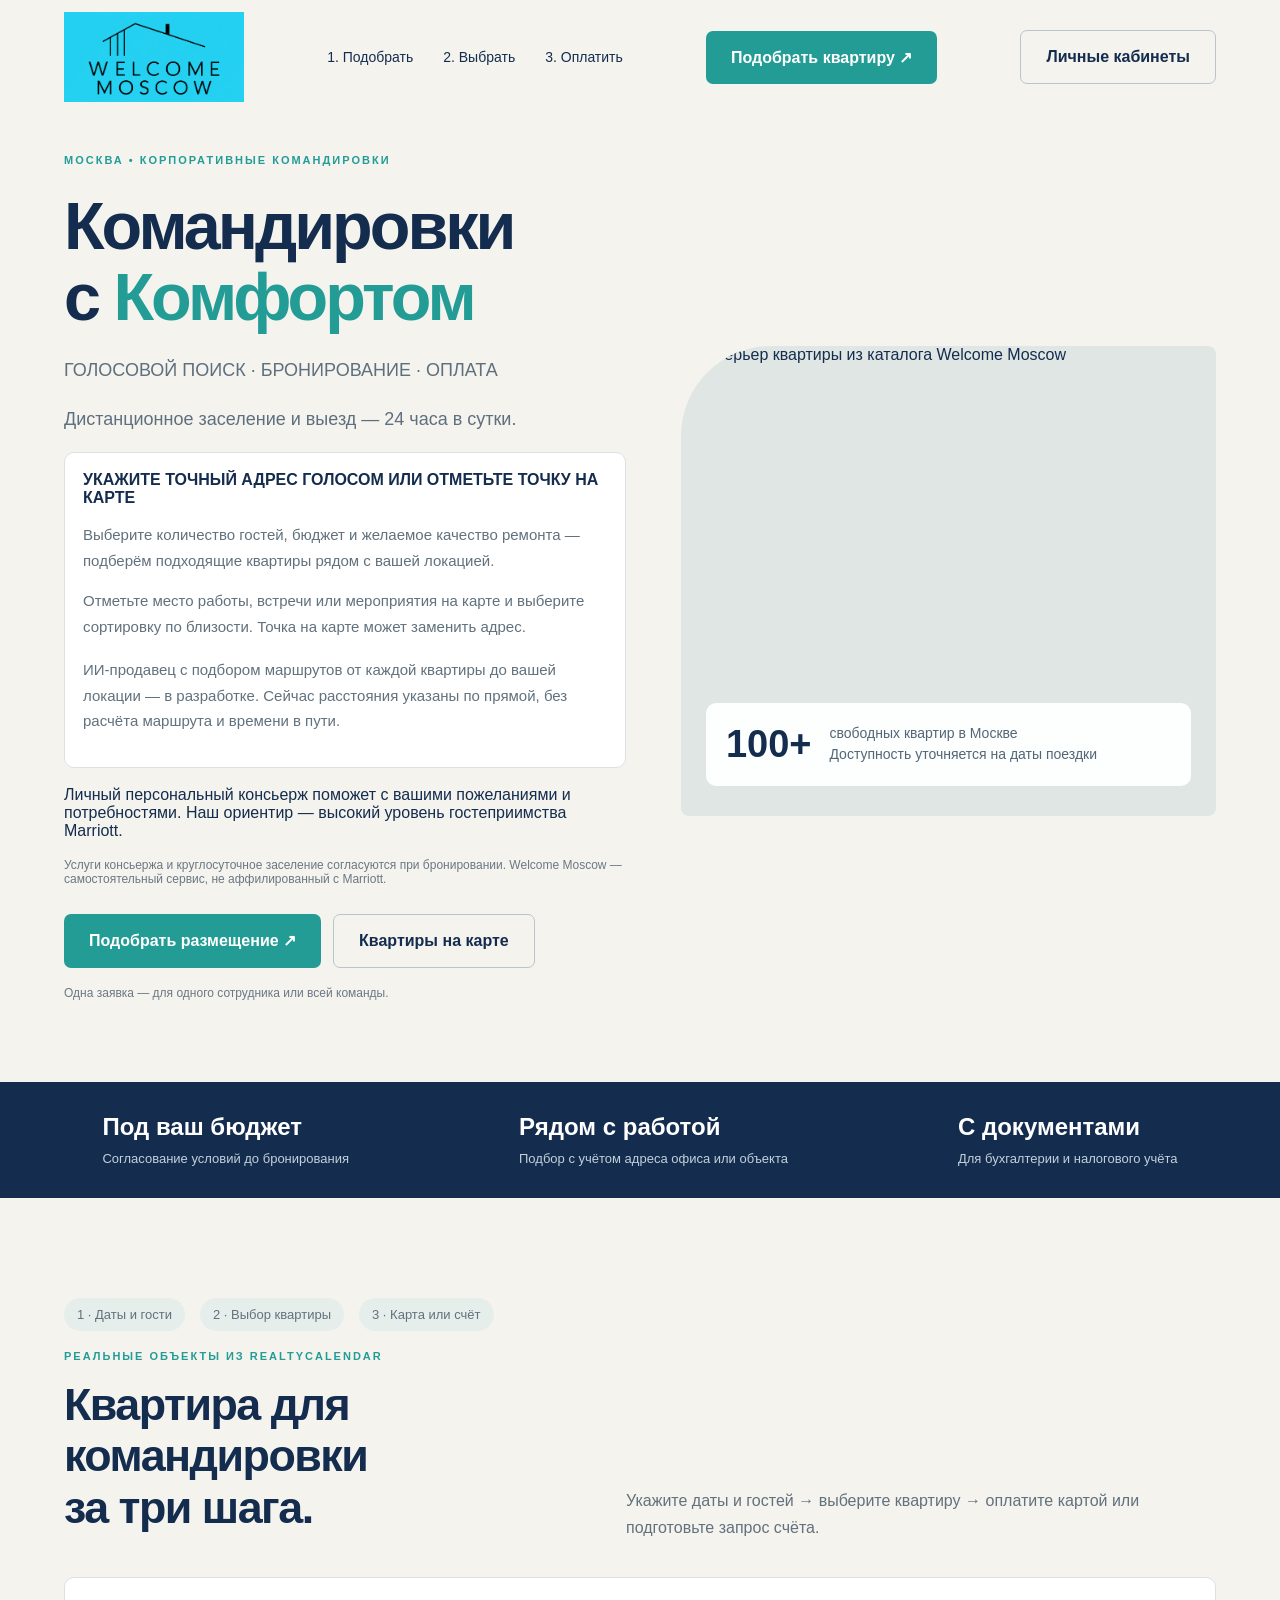
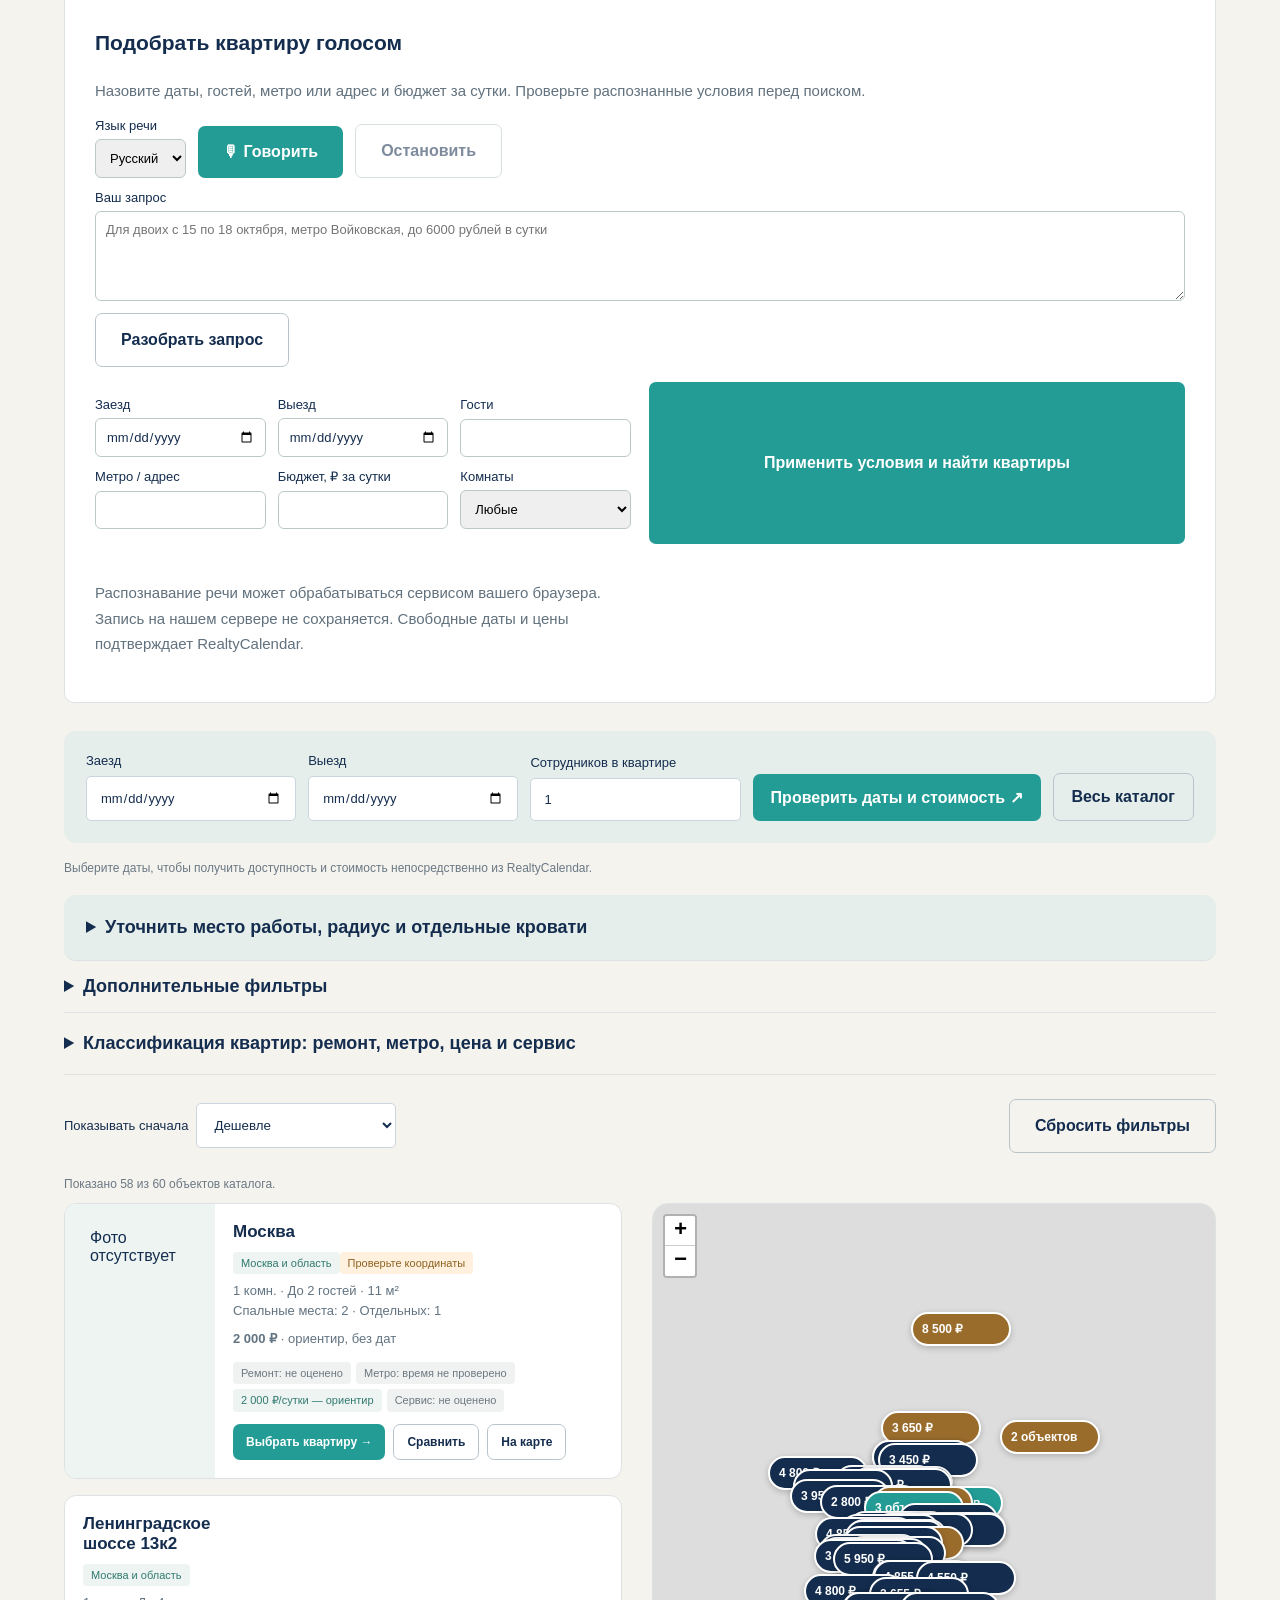
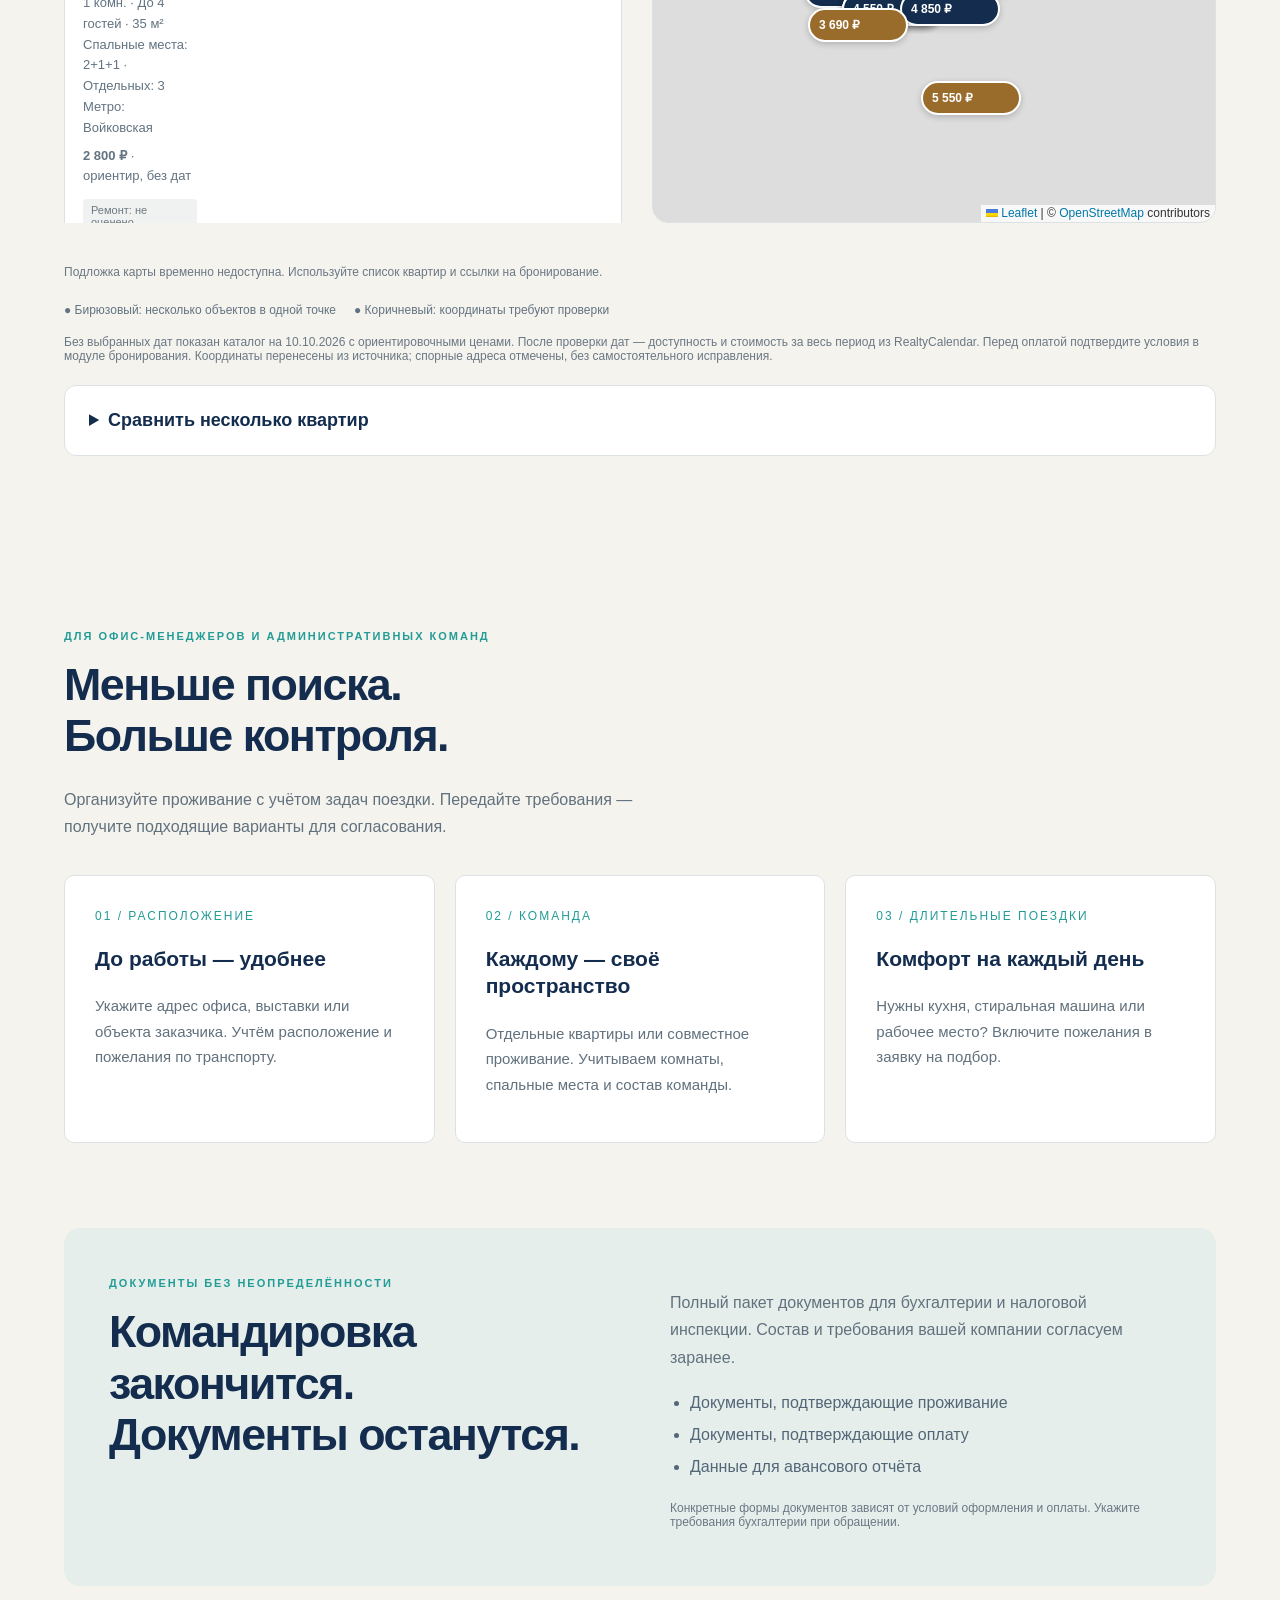
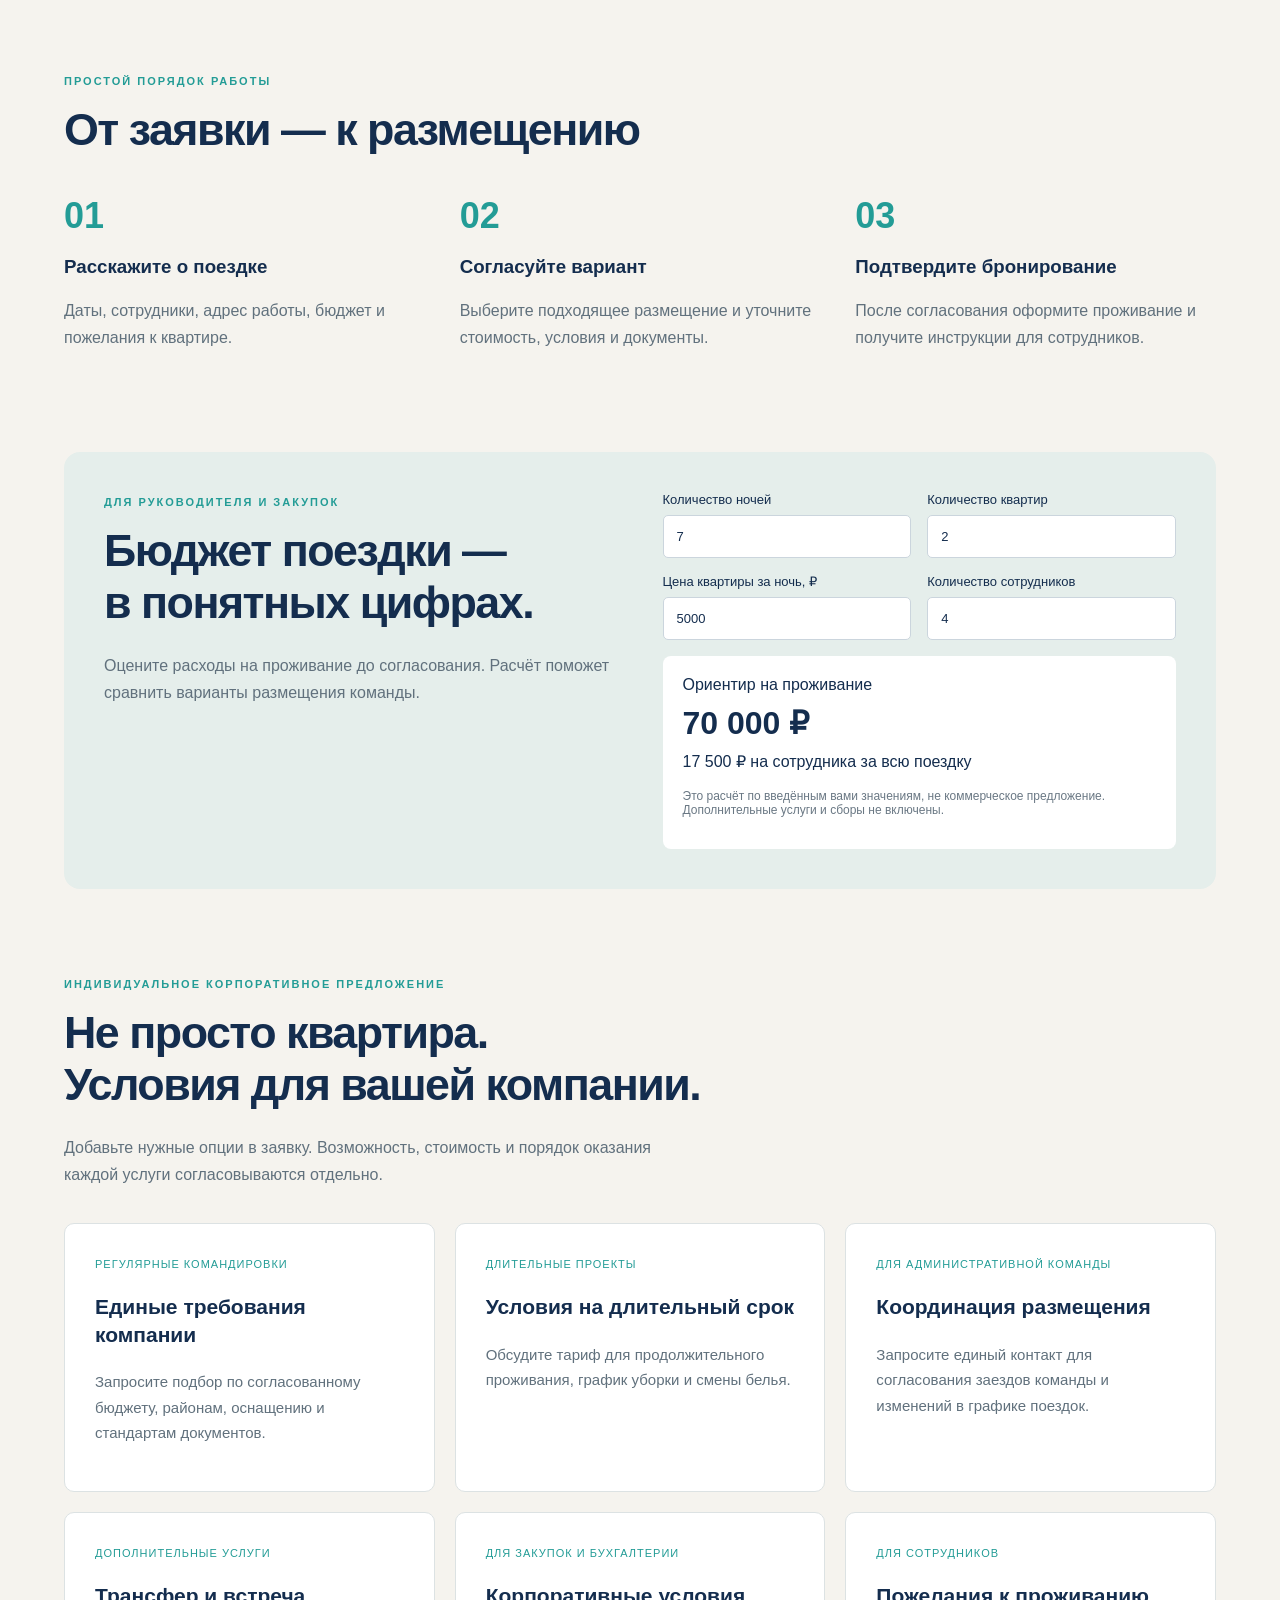
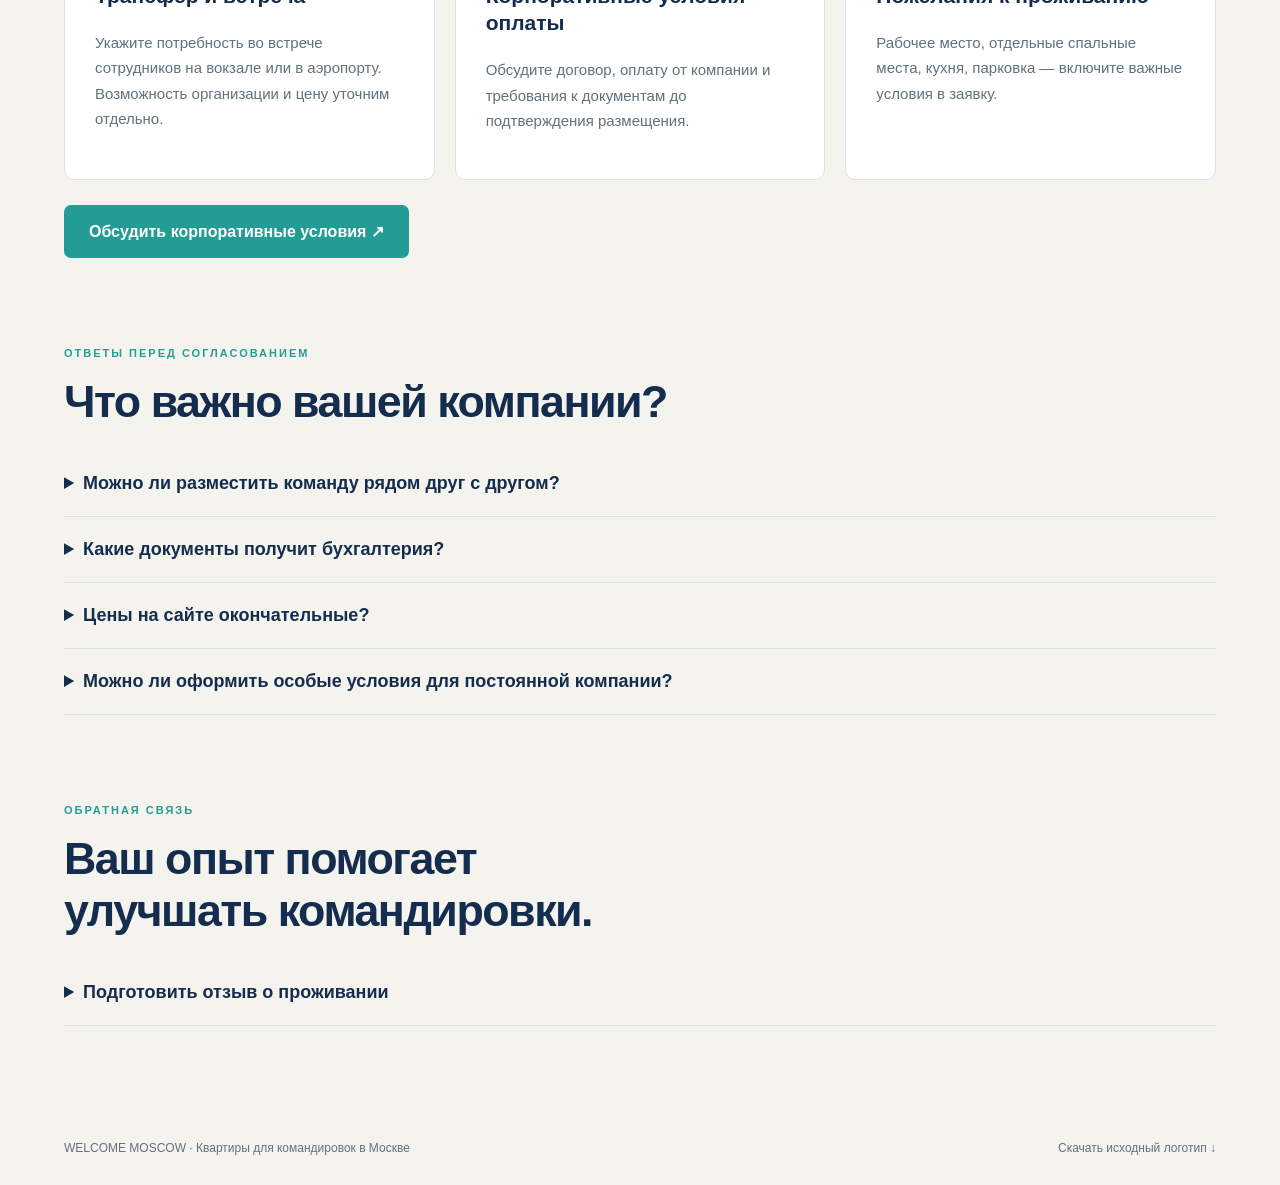
==== commit 6db17d61: "Describe map destination and apartment selection criteria" ====
--- a/welcomemoscow/site/public/index.html
+++ b/welcomemoscow/site/public/index.html
@@ -2,7 +2,7 @@
 :root{--navy:#142d4e;--teal:#239c96;--cream:#f5f3ee;--line:#dce2e3}*{box-sizing:border-box}html{scroll-behavior:smooth}body{margin:0;background:var(--cream);color:var(--navy);font-family:Arial,sans-serif}a{color:inherit;text-decoration:none}button,input,textarea{font:inherit}header{max-width:1280px;margin:auto;padding:24px 5%;display:flex;align-items:center;justify-content:space-between}.brand{display:flex;align-items:center;gap:10px;font-weight:800;letter-spacing:-.5px}.original-logo{display:block;position:relative;width:220px;height:125px;overflow:hidden;border-radius:3px}.brand .original-logo img{position:absolute;width:100%;height:auto;left:0;top:-185px}.brand small{display:block;font-size:10px;letter-spacing:2px;margin-top:5px;font-weight:400}nav{display:flex;gap:30px;font-size:14px}.btn{display:inline-flex;justify-content:center;align-items:center;padding:17px 25px;border-radius:7px;background:var(--teal);color:white;border:0;font-weight:700;cursor:pointer}.outline{background:transparent;border:1px solid #b9c5cb;color:var(--navy)}main{overflow:hidden}.hero{max-width:1280px;margin:36px auto 0;padding:0 5% 70px;display:grid;grid-template-columns:1.05fr 1fr;gap:55px;align-items:center}.eyebrow{font-size:11px;letter-spacing:2px;font-weight:700;text-transform:uppercase;color:var(--teal)}h1{font-size:clamp(42px,5.2vw,70px);line-height:1.06;letter-spacing:-3px;margin:23px 0}h1 em{font-style:normal;color:var(--teal)}.lead{font-size:18px;line-height:1.7;color:#5e6f7e;max-width:490px}.actions{display:flex;gap:12px;flex-wrap:wrap;margin-top:28px}.note{font-size:12px;color:#6a7884;margin-top:18px}.scene{height:470px;background:#dfe6e3;border-radius:90px 8px 8px 8px;position:relative;overflow:hidden;display:flex;align-items:center;justify-content:center}.scene:before{content:'';position:absolute;inset:0;background:linear-gradient(110deg,#ece8dc,#d5e4df)}.door{position:relative;width:220px;height:330px;border:18px solid var(--navy);border-bottom:0;border-radius:120px 120px 0 0;background:linear-gradient(140deg,#9bb9b2,#f5f3ee);box-shadow:55px 15px 0 -20px #c5d2ca}.door:after{content:'';position:absolute;width:58px;height:58px;right:20px;top:85px;background:var(--teal);box-shadow:0 68px 0 #f5f3ee}.float{position:absolute;bottom:30px;left:25px;right:25px;padding:20px;background:#fffffff2;border-radius:10px;display:flex;align-items:center;gap:18px}.float strong{font-size:38px}.float span{font-size:14px;line-height:1.5;color:#536677}.stats{background:var(--navy);color:#fff;padding:31px 8%;display:flex;justify-content:space-between;gap:25px}.stats b{display:block;font-size:24px;margin-bottom:8px}.stats span{font-size:13px;color:#c3d0dc}.section{max-width:1280px;margin:auto;padding:85px 5%}h2{font-size:clamp(30px,3.5vw,46px);letter-spacing:-1.5px;line-height:1.15;margin:15px 0 24px}.section-intro{max-width:590px;line-height:1.7;color:#61717d}.grid{display:grid;grid-template-columns:repeat(3,1fr);gap:20px;margin-top:35px}.card{padding:30px;background:white;border-radius:10px;border:1px solid var(--line)}.number{font-size:12px;color:var(--teal);letter-spacing:2px}.card h3{font-size:21px;line-height:1.3}.card p{font-size:15px;color:#61717d;line-height:1.7}.docs{display:grid;grid-template-columns:1fr 1fr;gap:60px;background:#e5eeeb;border-radius:16px;padding:45px}.docs ul{padding-left:20px;line-height:2;color:#536677}.steps{display:grid;grid-template-columns:repeat(3,1fr);gap:35px;margin-top:40px}.steps b{font-size:36px;color:var(--teal)}.steps p{line-height:1.7;color:#61717d}.form-section{background:var(--navy);color:white}.form-wrap{max-width:1150px;margin:auto;padding:70px 5%;display:grid;grid-template-columns:1fr 1.1fr;gap:70px}.form-wrap p{line-height:1.7;color:#c3d0dc}form{display:grid;grid-template-columns:1fr 1fr;gap:18px}label{display:flex;flex-direction:column;gap:8px;font-size:13px}input,textarea{padding:13px;background:#fff;border:1px solid #cbd5dd;border-radius:5px;width:100%;color:var(--navy)}.full{grid-column:1/-1}textarea{min-height:90px}.form-note{font-size:12px!important;margin:0}#result{display:none}.result{background:#fff;color:var(--navy);padding:20px;border-radius:8px}.result pre{white-space:pre-wrap;font:14px/1.6 Arial}footer{padding:30px 5%;max-width:1280px;margin:auto;display:flex;justify-content:space-between;gap:20px;font-size:12px;color:#63717f}@media(max-width:800px){header{gap:15px;flex-wrap:wrap}.original-logo{width:190px;height:108px}.brand .original-logo img{top:-160px}header>.btn{padding:12px 15px;font-size:12px}nav{display:none}.hero{grid-template-columns:1fr;margin-top:15px;gap:30px}h1{letter-spacing:-2px}.scene{height:340px}.door{height:290px}.stats{flex-direction:column;padding:30px 7%}.grid,.steps,.docs,.form-wrap{grid-template-columns:1fr}.section{padding:55px 6%}.docs{padding:28px;gap:10px}.form-wrap{gap:25px;padding:50px 6%}footer{flex-direction:column}form{gap:14px}.actions .btn{width:100%}}
 
 .original-logo{width:180px;height:90px;overflow:visible}.brand .original-logo img{position:static;width:100%;height:100%;object-fit:contain}header{padding-top:12px;padding-bottom:12px}.scene:before{display:none}.scene>img{width:100%;height:100%;object-fit:cover}.catalog-head{display:flex;justify-content:space-between;gap:25px;align-items:end}.toolbar{display:flex;flex-wrap:wrap;gap:12px;margin:24px 0}.toolbar input{flex:2;min-width:180px}.toolbar select{padding:13px;border:1px solid #cbd5dd;border-radius:5px;color:var(--navy);background:white}.catalog-layout{display:grid;grid-template-columns:1fr 1fr;gap:24px}.map-wrap{position:sticky;top:15px;height:620px;border:1px solid var(--line);border-radius:16px;overflow:hidden;background:#e5eeeb}#map{height:100%;width:100%;z-index:1}.property-list{height:620px;overflow:auto;padding-right:6px}.property{background:white;border:1px solid var(--line);border-radius:12px;overflow:hidden;margin-bottom:16px;display:grid;grid-template-columns:150px 1fr}.property img{width:150px;height:100%;min-height:180px;object-fit:cover}.property-body{padding:18px}.property h3{font-size:17px;margin:0 0 10px}.property p{font-size:13px;line-height:1.6;margin:7px 0;color:#627381}.property .btn{padding:10px 13px;font-size:12px}.property-actions{display:flex;gap:8px;flex-wrap:wrap}.tag{display:inline-block;background:#edf4f2;border-radius:4px;padding:5px 8px;font-size:11px;color:#327a70}.warn{background:#fff1dd;color:#8c6222}.map-marker{background:var(--navy);color:white;border:2px solid white;border-radius:18px;padding:6px 9px;font-size:12px;font-weight:bold;white-space:nowrap;box-shadow:0 2px 6px #0003}.map-marker.warning{background:#9a6c2c}.map-marker.group{background:var(--teal)}.map-popup{font:14px/1.5 Arial;max-height:260px;overflow:auto;min-width:220px}.map-popup a{display:block;color:#137c79;margin:7px 0}.map-legend{display:flex;gap:18px;font-size:12px;margin:12px 0;color:#627381}.compare-panel{background:white;padding:24px;border-radius:12px;margin-top:22px;border:1px solid var(--line)}.compare-grid{display:grid;grid-template-columns:repeat(3,1fr);gap:15px}.compare-item{background:#f2f5f4;padding:18px;border-radius:8px;font-size:14px;line-height:1.7}.budget{display:grid;grid-template-columns:1fr 1fr;gap:45px;background:#e5eeeb;border-radius:16px;padding:40px}.budget-fields{display:grid;grid-template-columns:1fr 1fr;gap:16px}.budget-output{grid-column:1/-1;background:white;padding:20px;border-radius:8px}.budget-output strong{font-size:32px;display:block;margin:10px 0}details{border-bottom:1px solid var(--line);padding:22px 0}summary{font-size:18px;font-weight:bold;cursor:pointer}details p{line-height:1.7;color:#61717d}.service-label{font-size:11px;color:var(--teal);text-transform:uppercase;letter-spacing:1px}.map-error{padding:30px;line-height:1.7}.mobile-link{display:none}@media(max-width:800px){.original-logo{width:150px;height:75px}.brand .original-logo img{top:auto}.catalog-layout,.budget{grid-template-columns:1fr}.map-wrap{position:relative;height:380px;grid-row:1}.property-list{height:520px}.catalog-head{display:block}.property{grid-template-columns:110px 1fr}.property img{width:110px}.compare-grid{grid-template-columns:1fr}.budget{padding:25px}.toolbar select{flex:1;min-width:120px}.hero{padding-bottom:40px}.mobile-link{display:block}}
-.live-search{display:flex;align-items:end;gap:12px;flex-wrap:wrap;padding:22px;background:#e5eeeb;border-radius:12px;margin-top:28px}.live-search label{flex:1;min-width:150px}.live-search button{padding:14px 18px}.live-search button:disabled{opacity:.65;cursor:wait}.corporate-location{background:#e5eeeb;padding:22px;border-radius:12px;margin-top:20px}.corporate-form{padding:25px;background:white;border-radius:12px;border:1px solid var(--line)}.corporate-form fieldset{border:1px solid var(--line);border-radius:8px;padding:20px}.corporate-form fieldset label{display:inline-flex;flex-direction:row;align-items:center;margin:10px 20px 0 0}.corporate-form fieldset input{width:auto}.work-pin{background:#ea7835;color:white;border:3px solid white;width:28px;height:28px;border-radius:50%;box-shadow:0 2px 8px #0005}.corporate-location .toolbar label{min-width:180px}@media(max-width:800px){.corporate-form{grid-template-columns:1fr}.corporate-form .full{grid-column:1}.corporate-form{padding:18px}}[hidden]{display:none!important}.extra-filters{padding:15px 0}.optional-fields{display:grid;grid-template-columns:1fr 1fr;gap:18px;margin-top:18px}.payment-choice{border:0;border-radius:16px;max-width:530px;width:calc(100% - 32px);padding:30px;color:var(--navy)}.payment-choice::backdrop{background:#142d4e99}.payment-choice h2{font-size:29px}.payment-choice .actions{flex-direction:column}.payment-choice .close{float:right;border:0;background:none;font-size:24px;cursor:pointer}.stage-bar{display:flex;gap:15px;flex-wrap:wrap;font-size:13px;margin:15px 0;color:#61717d}.stage-bar span{background:#e5eeeb;padding:9px 13px;border-radius:20px}@media(max-width:800px){.optional-fields{grid-template-columns:1fr}} .property.selected{border:2px solid var(--teal)}.review-text{white-space:pre-wrap}#review-form{max-width:700px}#sort-order{max-width:240px}@media(max-width:600px){#sort-order{max-width:180px}}.quality-filters{padding:20px 0}.quality-grid{display:grid;grid-template-columns:repeat(4,1fr);gap:15px;margin:20px 0}.quality-grid select{padding:13px;border:1px solid #cbd5dd;background:white;border-radius:5px;width:100%;color:var(--navy)}.quality-chips{display:flex;gap:5px;flex-wrap:wrap;margin:12px 0}.quality-chips .tag{font-size:11px}.quality-chips .unknown{color:#6c7880;background:#f0f2f2}@media(max-width:800px){.quality-grid{grid-template-columns:1fr 1fr}}@media(max-width:430px){.quality-grid{grid-template-columns:1fr}}</style><link rel="stylesheet" href="assets/leaflet.css"></head><body><header><a class="brand" href="#"><span class="original-logo"><img src="assets/welcome-moscow.png" alt="WELCOME MOSCOW"></span></a><nav><a href="#catalog">1. Подобрать</a><a href="#catalog">2. Выбрать</a><a href="#catalog">3. Оплатить</a></nav><a href="#catalog" class="btn">Подобрать квартиру ↗</a></header><main><section class="hero"><div><span class="eyebrow">Москва • Корпоративные командировки</span><h1>Командировки<br>с <em>Комфортом</em></h1><p class="lead">ГОЛОСОВОЙ ПОИСК · БРОНИРОВАНИЕ · ОПЛАТА</p><p class="lead">Дистанционное заселение и выезд — 24 часа в сутки.</p><div class="card" style="margin:18px 0;padding:18px"><strong>УКАЖИТЕ ТОЧНЫЙ АДРЕС ВАШЕЙ ЛОКАЦИИ — МОЖНО ГОЛОСОМ</strong><p>Назовите адрес работы, встречи или мероприятия. Для сравнения квартир по расстоянию отметьте локацию на карте и выберите сортировку по близости.</p><p class="note">ИИ-продавец с подбором маршрутов от каждой квартиры до вашей локации — в разработке. Сейчас расстояния указаны по прямой, без расчёта маршрута и времени в пути.</p></div><p>Личный персональный консьерж поможет с вашими пожеланиями и потребностями. Наш ориентир — высокий уровень гостеприимства Marriott.</p><p class="note">Услуги консьержа и круглосуточное заселение согласуются при бронировании. Welcome Moscow — самостоятельный сервис, не аффилированный с Marriott.</p><div class="actions"><a class="btn" href="#catalog">Подобрать размещение ↗</a><a class="btn outline" href="#catalog">Квартиры на карте</a></div><p class="note">Одна заявка — для одного сотрудника или всей команды.</p></div><div class="scene"><img id="hero-photo" alt="Интерьер квартиры из каталога Welcome Moscow"><div class="float"><strong>100+</strong><span>свободных квартир в Москве<br>Доступность уточняется на даты поездки</span></div></div></section><div class="stats"><div><b>Под ваш бюджет</b><span>Согласование условий до бронирования</span></div><div><b>Рядом с работой</b><span>Подбор с учётом адреса офиса или объекта</span></div><div><b>С документами</b><span>Для бухгалтерии и налогового учёта</span></div></div><section class="section" id="catalog"><div class="stage-bar"><span>1 · Даты и гости</span><span>2 · Выбор квартиры</span><span>3 · Карта или счёт</span></div><div class="catalog-head"><div><span class="eyebrow">Реальные объекты из RealtyCalendar</span><h2>Квартира для командировки<br>за три шага.</h2></div><p class="section-intro">Укажите даты и гостей → выберите квартиру → оплатите картой или подготовьте запрос счёта.</p></div><form id="live-search" class="live-search"><label>Заезд<input id="live-arrival" type="date" required></label><label>Выезд<input id="live-departure" type="date" required></label><label>Сотрудников в квартире<input id="live-guests" type="number" min="1" max="30" value="1" required></label><button class="btn" id="live-submit" type="submit">Проверить даты и стоимость ↗</button><button class="btn outline" type="button" id="live-reset">Весь каталог</button></form><p id="live-status" class="note" role="status" aria-live="polite">Выберите даты, чтобы получить доступность и стоимость непосредственно из RealtyCalendar.</p><details class="corporate-location"><summary>Уточнить место работы, радиус и отдельные кровати</summary><h3>Место работы и отдельные спальные места</h3><p class="note">Нажмите на карту, чтобы указать локацию офиса или объекта. Радиус измеряется по прямой, не по автомобильному маршруту.</p><div class="toolbar"><button class="btn outline" id="pick-location" type="button">Указать локацию на карте</button><label>Радиус, км<input id="work-radius" type="number" min="0.1" max="100" step="0.1" value="5"></label><label>Отдельных спальных мест в квартире<input id="separate-beds" type="number" min="0" max="30" value="0"></label><button class="btn outline" id="clear-location" type="button">Сбросить локацию</button></div><p id="work-location-status" class="note" aria-live="polite">Локация не выбрана. Значение 0 — без ограничения по отдельным спальным местам.</p><p class="note">«2+2» считается двумя отдельными спальными местами, а не четырьмя. Типы кроватей необходимо подтвердить перед заселением. Объекты с сомнительными координатами исключаются из подбора по радиусу.</p></details><details class="extra-filters"><summary>Дополнительные фильтры</summary><div class="toolbar"><input id="search" aria-label="Поиск по адресу или метро" placeholder="Адрес, метро или название квартиры"><select id="region" aria-label="Регион"><option value="Москва и область">Москва и область</option><option value="all">Все объекты модуля</option><option value="Сочи">Сочи</option></select><select id="rooms" aria-label="Комнаты"><option value="">Любое число комнат</option><option value="1">1 комната</option><option value="2">2 комнаты</option><option value="3">3 и больше</option></select><select id="capacity" aria-label="Вместимость"><option value="0">Любое число гостей</option><option value="2">От 2 гостей</option><option value="4">От 4 гостей</option><option value="6">От 6 гостей</option></select><select id="kind" aria-label="Тип объекта"><option value="housing">Только жильё</option><option value="all">Жильё и парковка</option></select></div></details><details class="quality-filters"><summary>Классификация квартир: ремонт, метро, цена и сервис</summary><div class="quality-grid"><label>Качество ремонта<select id="quality-repair"><option value="">Любой ремонт</option><option value="basic">Базовый</option><option value="standard">Стандартный</option><option value="modern">Современный</option><option value="designer">Дизайнерский</option><option value="unknown">Не оценено</option></select></label><label>До метро пешком<select id="quality-metro"><option value="">Любое расстояние</option><option value="m5">До 5 минут</option><option value="m10">Более 5 — до 10 минут</option><option value="m15">Более 10 — до 15 минут</option><option value="mfar">Более 15 минут</option><option value="unknown">Не проверено</option></select></label><label>Цена за сутки<select id="quality-price"><option value="">Любая цена</option><option value="p4">Менее 4 000 ₽</option><option value="p6">4 000 — менее 6 000 ₽</option><option value="p9">6 000 — менее 9 000 ₽</option><option value="pplus">От 9 000 ₽</option><option value="unknown">Цена не указана</option></select></label><label>Качество обслуживания<select id="quality-service"><option value="">Любой уровень</option><option value="basic">Базовый</option><option value="standard">Стандарт</option><option value="comfort">Комфорт</option><option value="premium">Премиум</option><option value="unknown">Не оценено</option></select></label></div><p class="note">Цена за сутки рассчитывается как стоимость выбранного периода, делённая на число ночей. Без дат показана ориентировочная цена из каталога. Ремонт, время пешком до метро и обслуживание отображаются только после проверки; расстояние до метро не определяется по прямой.</p><details><summary style="font-size:14px">Как определяются уровни качества</summary><p class="note">Ремонт: базовый — функциональное состояние; стандартный — аккуратная отделка; современный — обновлённый интерьер и оснащение; дизайнерский — индивидуальный интерьер. Уровень присваивается после осмотра.</p><p class="note">Обслуживание: базовый — выполнение обязательных услуг; стандарт — проверенный порядок уборки, заселения и связи; комфорт — расширенное сопровождение; премиум — индивидуальный сервис. Уровень подтверждается проверкой фактических процессов, а не только ценой квартиры.</p></details></details><div class="toolbar" style="justify-content:space-between;align-items:center"><label style="flex-direction:row;align-items:center">Показывать сначала <select id="sort-order" aria-label="Порядок квартир"><option value="price">Дешевле</option><option value="distance">Ближе к месту работы</option><option value="beds">Больше отдельных мест</option></select></label><button type="button" class="btn outline" id="reset-filters">Сбросить фильтры</button></div><p id="catalog-count" class="note" aria-live="polite">Загружаем каталог…</p><div class="catalog-layout"><div id="property-list" class="property-list"></div><div class="map-wrap"><div id="map" aria-label="Интерактивная карта объектов"></div></div></div><div class="map-legend"><span>● Бирюзовый: несколько объектов в одной точке</span><span>● Коричневый: координаты требуют проверки</span></div><p class="note">Без выбранных дат показан каталог на 10.10.2026 с ориентировочными ценами. После проверки дат — доступность и стоимость за весь период из RealtyCalendar. Перед оплатой подтвердите условия в модуле бронирования. Координаты перенесены из источника; спорные адреса отмечены, без самостоятельного исправления.</p><details class="compare-panel"><summary>Сравнить несколько квартир</summary><a class="btn outline" style="float:right" href="#corporate-order">Оформить корпоративную заявку ↓</a><h3>Сравнение для согласования <span id="compare-count">0 / 3</span></h3><div id="compare-grid" class="compare-grid"><p class="note">Добавьте квартиры кнопкой «Сравнить».</p></div></details></section><section class="section" id="benefits"><span class="eyebrow">Для офис-менеджеров и административных команд</span><h2>Меньше поиска.<br>Больше контроля.</h2><p class="section-intro">Организуйте проживание с учётом задач поездки. Передайте требования — получите подходящие варианты для согласования.</p><div class="grid"><article class="card"><span class="number">01 / РАСПОЛОЖЕНИЕ</span><h3>До работы — удобнее</h3><p>Укажите адрес офиса, выставки или объекта заказчика. Учтём расположение и пожелания по транспорту.</p></article><article class="card"><span class="number">02 / КОМАНДА</span><h3>Каждому — своё пространство</h3><p>Отдельные квартиры или совместное проживание. Учитываем комнаты, спальные места и состав команды.</p></article><article class="card"><span class="number">03 / ДЛИТЕЛЬНЫЕ ПОЕЗДКИ</span><h3>Комфорт на каждый день</h3><p>Нужны кухня, стиральная машина или рабочее место? Включите пожелания в заявку на подбор.</p></article></div></section><section class="section" id="documents" style="padding-top:0"><div class="docs"><div><span class="eyebrow">Документы без неопределённости</span><h2>Командировка закончится.<br>Документы останутся.</h2></div><div><p class="section-intro">Полный пакет документов для бухгалтерии и налоговой инспекции. Состав и требования вашей компании согласуем заранее.</p><ul><li>Документы, подтверждающие проживание</li><li>Документы, подтверждающие оплату</li><li>Данные для авансового отчёта</li></ul><p class="note">Конкретные формы документов зависят от условий оформления и оплаты. Укажите требования бухгалтерии при обращении.</p></div></div></section><section class="section" id="process" style="padding-top:0"><span class="eyebrow">Простой порядок работы</span><h2>От заявки — к размещению</h2><div class="steps"><div><b>01</b><h3>Расскажите о поездке</h3><p>Даты, сотрудники, адрес работы, бюджет и пожелания к квартире.</p></div><div><b>02</b><h3>Согласуйте вариант</h3><p>Выберите подходящее размещение и уточните стоимость, условия и документы.</p></div><div><b>03</b><h3>Подтвердите бронирование</h3><p>После согласования оформите проживание и получите инструкции для сотрудников.</p></div></div></section><section class="section" style="padding-top:0"><div class="budget"><div><span class="eyebrow">Для руководителя и закупок</span><h2>Бюджет поездки —<br>в понятных цифрах.</h2><p class="section-intro">Оцените расходы на проживание до согласования. Расчёт поможет сравнить варианты размещения команды.</p></div><div class="budget-fields"><label>Количество ночей<input id="calc-nights" type="number" min="1" value="7"></label><label>Количество квартир<input id="calc-units" type="number" min="1" value="2"></label><label>Цена квартиры за ночь, ₽<input id="calc-rate" type="number" min="1" value="5000"></label><label>Количество сотрудников<input id="calc-people" type="number" min="1" value="4"></label><div class="budget-output">Ориентир на проживание<strong id="calc-total"></strong><span id="calc-per-person"></span><p class="note">Это расчёт по введённым вами значениям, не коммерческое предложение. Дополнительные услуги и сборы не включены.</p></div></div></div></section><section class="section" style="padding-top:0" id="corporate"><span class="eyebrow">Индивидуальное корпоративное предложение</span><h2>Не просто квартира.<br>Условия для вашей компании.</h2><p class="section-intro">Добавьте нужные опции в заявку. Возможность, стоимость и порядок оказания каждой услуги согласовываются отдельно.</p><div class="grid"><article class="card"><span class="service-label">Регулярные командировки</span><h3>Единые требования компании</h3><p>Запросите подбор по согласованному бюджету, районам, оснащению и стандартам документов.</p></article><article class="card"><span class="service-label">Длительные проекты</span><h3>Условия на длительный срок</h3><p>Обсудите тариф для продолжительного проживания, график уборки и смены белья.</p></article><article class="card"><span class="service-label">Для административной команды</span><h3>Координация размещения</h3><p>Запросите единый контакт для согласования заездов команды и изменений в графике поездок.</p></article><article class="card"><span class="service-label">Дополнительные услуги</span><h3>Трансфер и встреча</h3><p>Укажите потребность во встрече сотрудников на вокзале или в аэропорту. Возможность организации и цену уточним отдельно.</p></article><article class="card"><span class="service-label">Для закупок и бухгалтерии</span><h3>Корпоративные условия оплаты</h3><p>Обсудите договор, оплату от компании и требования к документам до подтверждения размещения.</p></article><article class="card"><span class="service-label">Для сотрудников</span><h3>Пожелания к проживанию</h3><p>Рабочее место, отдельные спальные места, кухня, парковка — включите важные условия в заявку.</p></article></div><a class="btn" style="margin-top:25px" href="#catalog">Обсудить корпоративные условия ↗</a></section><section class="section" style="padding-top:0"><span class="eyebrow">Ответы перед согласованием</span><h2>Что важно вашей компании?</h2><details><summary>Можно ли разместить команду рядом друг с другом?</summary><p>В каталоге есть несколько объектов по одним адресам. Выберите варианты на карте и передайте состав команды. Одновременную доступность нужно проверить на даты поездки.</p></details><details><summary>Какие документы получит бухгалтерия?</summary><p>Состав полного пакета документов согласуется заранее с учётом договора и способа оплаты. В заявке укажите конкретные требования к подтверждению проживания и оплаты.</p></details><details><summary>Цены на сайте окончательные?</summary><p>Без дат цены ориентировочные. После проверки дат отображается стоимость за весь период, возвращённая RealtyCalendar. Доступность может измениться до оформления: итоговые условия, состав платежа и отмену подтвердите в модуле бронирования.</p></details><details><summary>Можно ли оформить особые условия для постоянной компании?</summary><p>Направьте объём и периодичность поездок, бюджет и требования. Индивидуальные тарифы, порядок оплаты и дополнительные услуги обсуждаются отдельно.</p></details></section><section class="section" id="reviews" style="padding-top:0"><span class="eyebrow">Обратная связь</span><h2>Ваш опыт помогает<br>улучшать командировки.</h2><div id="published-reviews" class="grid" hidden></div><details><summary>Подготовить отзыв о проживании</summary><form id="review-form" style="padding-top:20px"><label>Номер бронирования<input name="booking" required maxlength="100" placeholder="Из подтверждения RealtyCalendar"></label><label>Квартира<select name="apartment" id="review-apartment" required style="padding:13px;border:1px solid #cbd5dd;border-radius:5px"><option value="">Выберите квартиру проживания</option></select></label><label>Как вас подписать<input name="name" maxlength="100" placeholder="Имя или «Гость»"></label><label>Оценка<select name="rating" required style="padding:13px;border:1px solid #cbd5dd;border-radius:5px"><option value="5">5 — отлично</option><option value="4">4 — хорошо</option><option value="3">3 — есть замечания</option><option value="2">2 — плохо</option><option value="1">1 — очень плохо</option></select></label><label class="full">Ваш отзыв<textarea name="text" required minlength="10" maxlength="2000" placeholder="Что было удобно и что нам стоит улучшить?"></textarea></label><button class="btn full" type="submit">Скопировать отзыв для передачи менеджеру</button><p class="note full" id="review-status" aria-live="polite">Укажите номер бронирования, чтобы связать отзыв с проживанием. Форма готовит текст для менеджера; автоматическая проверка брони и отправка ещё не подключены.</p></form></details></section><section class="section" id="corporate-order" style="padding-top:0" hidden><span class="eyebrow">Корпоративная заявка</span><h2>Счёт для вашей компании</h2><p class="section-intro">Квартира и даты уже выбраны. Укажите компанию и контакт для документов. Дополнительные реквизиты можно раскрыть ниже.</p><form id="corporate-form" class="corporate-form"><label>Полное наименование компании<input name="buyer" required maxlength="200" placeholder="ООО «Название»"></label><label>ИНН<input name="inn" required inputmode="numeric" pattern="[0-9]{10}|[0-9]{12}" maxlength="12"></label><details class="full legal-details"><summary>Дополнительные реквизиты — необязательно для заявки</summary><div class="optional-fields"><label>КПП<input name="kpp" inputmode="numeric" pattern="[0-9]{9}" maxlength="9"></label><label>ОГРН / ОГРНИП<input name="ogrn" inputmode="numeric" pattern="[0-9]{13}|[0-9]{15}" maxlength="15"></label><label class="full">Юридический адрес<input name="address" maxlength="400"></label><label>Расчётный счёт<input name="account" inputmode="numeric" pattern="[0-9]{20}" maxlength="20"></label><label>Банк<input name="bank" maxlength="200"></label><label>БИК<input name="bik" inputmode="numeric" pattern="[0-9]{9}" maxlength="9"></label><label>Корреспондентский счёт<input name="correspondent" inputmode="numeric" pattern="[0-9]{20}" maxlength="20"></label><label>Представитель / должность<input name="representative" maxlength="200"></label><label>Основание полномочий<input name="authority" maxlength="200" placeholder="Устав / доверенность"></label></div></details><label>Контактное лицо<input name="contact" required maxlength="150"></label><label>Email для документов<input name="email" type="email" required maxlength="150"></label><label>Телефон<input name="phone" type="tel" required maxlength="50"></label><input name="employees" type="hidden" value="1"><details class="full"><summary>Добавить услуги и пожелания</summary><fieldset><legend>Стоимость услуг согласуется отдельно</legend><label><input type="checkbox" name="extras" value="Уборка и смена белья"> Уборка и смена белья</label><label><input type="checkbox" name="extras" value="Трансфер"> Трансфер</label><label><input type="checkbox" name="extras" value="Парковка"> Парковка</label><label><input type="checkbox" name="extras" value="Регулярное корпоративное размещение"> Регулярное корпоративное размещение</label></fieldset><label class="full">Требования к размещению и документам<textarea name="comment" maxlength="2000"></textarea></label></details><p class="note full">Реквизиты обрабатываются только в вашем браузере и не передаются менеджеру автоматически. Счёт формируется по вашим данным, с реквизитами исполнителя и пометкой «Без НДС». Проект заявки к договору требует согласования; утверждённый договор ещё не подключён. Заявка не удерживает квартиру и не подтверждает бронь.</p><button class="btn full" type="submit">Сформировать счёт</button></form><div id="corporate-result" class="compare-panel" hidden><h3>Счёт и документы</h3><p id="corporate-total"></p><p class="note">Сумма включает только проживание по последней онлайн-проверке. Услуги, залог и возможные дополнительные сборы требуют согласования.</p><div class="actions"><button type="button" class="btn" id="draft-invoice">Счёт / сохранить в PDF</button><button type="button" class="btn outline" id="draft-contract">Проект заявки к договору / печать</button><button type="button" class="btn outline" id="manager-link">Скопировать ссылку для менеджера</button></div><p id="manager-status" class="note" aria-live="polite"></p><p class="note">Ссылка содержит только параметры подбора и номера объектов, без реквизитов компании. Контроль фактической оплаты выполняется в RealtyCalendar; автоматические уведомления и статусы ещё не подключены.</p></div></section><section class="section" id="booking" style="padding-top:0" hidden><span class="eyebrow">Официальное оформление RealtyCalendar</span><h2>Оплата картой</h2><p class="section-intro">Выберите квартиру, проверьте даты, заполните данные гостя и оформите бронирование в модуле ниже. Доступные способы оплаты и сумма предоплаты отображаются при оформлении.</p><p id="booking-context" class="note" aria-live="polite">Можно выбрать квартиру в каталоге выше или открыть весь список.</p><div class="actions" style="margin:20px 0"><button type="button" class="btn" id="booking-load">Открыть оформление на сайте</button><button type="button" class="btn outline" id="booking-all">Все квартиры</button><button type="button" class="btn outline" id="switch-invoice">Счёт на компанию</button></div><p id="booking-status" class="note" role="status"></p><div id="hr-widget" data-instance-id="corporate-booking" style="min-height:120px"></div><p class="note">Перед подтверждением проверьте даты, число гостей, итоговую сумму и условия отмены. Банк или платёжный сервис может открыть защищённую страницу для подтверждения оплаты. Запрос счёта на компанию сам по себе не создаёт бронь.</p></section><section class="form-section" id="request" hidden><div class="form-wrap"><div><span class="eyebrow" style="color:#8bdbce">Начните с одной заявки</span><h2>Куда едет<br>ваша команда?</h2><p>Соберите требования к размещению. Готовую заявку можно скопировать и передать менеджеру Welcome Moscow.</p><a href="https://homereserve.ru/rWye2vsRms?tag=POLINA_LIDER" class="btn outline" style="color:white;border-color:#668093" target="_blank" rel="noopener">Открыть модуль бронирования ↗</a></div><div><form id="brief"><label>Компания<input name="company" required placeholder="Название компании" maxlength="150"></label><label>Количество сотрудников<input name="guests" type="number" min="1" required value="1"></label><label>Заезд<input name="arrival" type="date" required></label><label>Выезд<input name="departure" type="date" required></label><label class="full">Адрес работы / желаемый район<input name="location" required placeholder="Например: Москва-Сити" maxlength="200"></label><label class="full">Бюджет на проживание<input name="budget" placeholder="Сумма, за сутки или за всю поездку" maxlength="150"></label><label class="full">Дополнительные услуги<select name="services" style="padding:13px;border-radius:5px"><option>Не требуются</option><option>Уборка и смена белья</option><option>Трансфер / встреча</option><option>Корпоративные условия для регулярных поездок</option><option>Несколько услуг — перечислю ниже</option></select></label><label class="full">Пожелания и требования к документам<textarea name="wishes" placeholder="Комнаты, спальные места, кухня, документы…" maxlength="1500"></textarea></label><button class="btn full" type="submit">Сформировать заявку ↗</button><p class="form-note full">Форма создаёт текст заявки в вашем браузере. Автоматической отправки менеджеру нет.</p></form><div id="result" class="result" aria-live="polite"><b>Заявка готова</b><pre id="summary"></pre><button class="btn" id="copy" type="button">Скопировать</button><button class="btn outline" id="edit" type="button">Изменить</button><p class="note">Передайте текст вашему менеджеру Welcome Moscow. Это запрос на подбор, а не подтверждённое бронирование.</p></div></div></div></section><dialog id="payment-choice" class="payment-choice"><button class="close" id="payment-close" aria-label="Закрыть">×</button><span class="eyebrow">Шаг 3 · Оформление</span><h2>Как вам удобнее оплатить?</h2><p id="payment-summary" class="section-intro"></p><div class="actions"><button type="button" class="btn" id="pay-card">Картой через RealtyCalendar</button><button type="button" class="btn outline" id="pay-invoice">Счёт на компанию</button></div><p class="note">Корпоративная карта — если банк и платёжный сервис принимают её. Счёт формируется без НДС. Выставление счёта не удерживает квартиру — бронь подтверждается отдельно.</p></dialog><dialog id="apartment-reviews" class="payment-choice"><button type="button" class="close" id="reviews-close" aria-label="Закрыть">×</button><h2 id="reviews-title">Отзывы о квартире</h2><div id="reviews-body"></div></dialog></main><footer><span>WELCOME MOSCOW · Квартиры для командировок в Москве</span><a href="assets/welcome-moscow.png" download="welcome-moscow-logo.png">Скачать исходный логотип ↓</a></footer><script>
+.live-search{display:flex;align-items:end;gap:12px;flex-wrap:wrap;padding:22px;background:#e5eeeb;border-radius:12px;margin-top:28px}.live-search label{flex:1;min-width:150px}.live-search button{padding:14px 18px}.live-search button:disabled{opacity:.65;cursor:wait}.corporate-location{background:#e5eeeb;padding:22px;border-radius:12px;margin-top:20px}.corporate-form{padding:25px;background:white;border-radius:12px;border:1px solid var(--line)}.corporate-form fieldset{border:1px solid var(--line);border-radius:8px;padding:20px}.corporate-form fieldset label{display:inline-flex;flex-direction:row;align-items:center;margin:10px 20px 0 0}.corporate-form fieldset input{width:auto}.work-pin{background:#ea7835;color:white;border:3px solid white;width:28px;height:28px;border-radius:50%;box-shadow:0 2px 8px #0005}.corporate-location .toolbar label{min-width:180px}@media(max-width:800px){.corporate-form{grid-template-columns:1fr}.corporate-form .full{grid-column:1}.corporate-form{padding:18px}}[hidden]{display:none!important}.extra-filters{padding:15px 0}.optional-fields{display:grid;grid-template-columns:1fr 1fr;gap:18px;margin-top:18px}.payment-choice{border:0;border-radius:16px;max-width:530px;width:calc(100% - 32px);padding:30px;color:var(--navy)}.payment-choice::backdrop{background:#142d4e99}.payment-choice h2{font-size:29px}.payment-choice .actions{flex-direction:column}.payment-choice .close{float:right;border:0;background:none;font-size:24px;cursor:pointer}.stage-bar{display:flex;gap:15px;flex-wrap:wrap;font-size:13px;margin:15px 0;color:#61717d}.stage-bar span{background:#e5eeeb;padding:9px 13px;border-radius:20px}@media(max-width:800px){.optional-fields{grid-template-columns:1fr}} .property.selected{border:2px solid var(--teal)}.review-text{white-space:pre-wrap}#review-form{max-width:700px}#sort-order{max-width:240px}@media(max-width:600px){#sort-order{max-width:180px}}.quality-filters{padding:20px 0}.quality-grid{display:grid;grid-template-columns:repeat(4,1fr);gap:15px;margin:20px 0}.quality-grid select{padding:13px;border:1px solid #cbd5dd;background:white;border-radius:5px;width:100%;color:var(--navy)}.quality-chips{display:flex;gap:5px;flex-wrap:wrap;margin:12px 0}.quality-chips .tag{font-size:11px}.quality-chips .unknown{color:#6c7880;background:#f0f2f2}@media(max-width:800px){.quality-grid{grid-template-columns:1fr 1fr}}@media(max-width:430px){.quality-grid{grid-template-columns:1fr}}</style><link rel="stylesheet" href="assets/leaflet.css"></head><body><header><a class="brand" href="#"><span class="original-logo"><img src="assets/welcome-moscow.png" alt="WELCOME MOSCOW"></span></a><nav><a href="#catalog">1. Подобрать</a><a href="#catalog">2. Выбрать</a><a href="#catalog">3. Оплатить</a></nav><a href="#catalog" class="btn">Подобрать квартиру ↗</a></header><main><section class="hero"><div><span class="eyebrow">Москва • Корпоративные командировки</span><h1>Командировки<br>с <em>Комфортом</em></h1><p class="lead">ГОЛОСОВОЙ ПОИСК · БРОНИРОВАНИЕ · ОПЛАТА</p><p class="lead">Дистанционное заселение и выезд — 24 часа в сутки.</p><div class="card" style="margin:18px 0;padding:18px"><strong>УКАЖИТЕ ТОЧНЫЙ АДРЕС ГОЛОСОМ ИЛИ ОТМЕТЬТЕ ТОЧКУ НА КАРТЕ</strong><p>Выберите количество гостей, бюджет и желаемое качество ремонта — подберём подходящие квартиры рядом с вашей локацией.</p><p>Отметьте место работы, встречи или мероприятия на карте и выберите сортировку по близости. Точка на карте может заменить адрес.</p><p class="note">ИИ-продавец с подбором маршрутов от каждой квартиры до вашей локации — в разработке. Сейчас расстояния указаны по прямой, без расчёта маршрута и времени в пути.</p></div><p>Личный персональный консьерж поможет с вашими пожеланиями и потребностями. Наш ориентир — высокий уровень гостеприимства Marriott.</p><p class="note">Услуги консьержа и круглосуточное заселение согласуются при бронировании. Welcome Moscow — самостоятельный сервис, не аффилированный с Marriott.</p><div class="actions"><a class="btn" href="#catalog">Подобрать размещение ↗</a><a class="btn outline" href="#catalog">Квартиры на карте</a></div><p class="note">Одна заявка — для одного сотрудника или всей команды.</p></div><div class="scene"><img id="hero-photo" alt="Интерьер квартиры из каталога Welcome Moscow"><div class="float"><strong>100+</strong><span>свободных квартир в Москве<br>Доступность уточняется на даты поездки</span></div></div></section><div class="stats"><div><b>Под ваш бюджет</b><span>Согласование условий до бронирования</span></div><div><b>Рядом с работой</b><span>Подбор с учётом адреса офиса или объекта</span></div><div><b>С документами</b><span>Для бухгалтерии и налогового учёта</span></div></div><section class="section" id="catalog"><div class="stage-bar"><span>1 · Даты и гости</span><span>2 · Выбор квартиры</span><span>3 · Карта или счёт</span></div><div class="catalog-head"><div><span class="eyebrow">Реальные объекты из RealtyCalendar</span><h2>Квартира для командировки<br>за три шага.</h2></div><p class="section-intro">Укажите даты и гостей → выберите квартиру → оплатите картой или подготовьте запрос счёта.</p></div><form id="live-search" class="live-search"><label>Заезд<input id="live-arrival" type="date" required></label><label>Выезд<input id="live-departure" type="date" required></label><label>Сотрудников в квартире<input id="live-guests" type="number" min="1" max="30" value="1" required></label><button class="btn" id="live-submit" type="submit">Проверить даты и стоимость ↗</button><button class="btn outline" type="button" id="live-reset">Весь каталог</button></form><p id="live-status" class="note" role="status" aria-live="polite">Выберите даты, чтобы получить доступность и стоимость непосредственно из RealtyCalendar.</p><details class="corporate-location"><summary>Уточнить место работы, радиус и отдельные кровати</summary><h3>Место работы и отдельные спальные места</h3><p class="note">Нажмите на карту, чтобы указать локацию офиса или объекта. Радиус измеряется по прямой, не по автомобильному маршруту.</p><div class="toolbar"><button class="btn outline" id="pick-location" type="button">Указать локацию на карте</button><label>Радиус, км<input id="work-radius" type="number" min="0.1" max="100" step="0.1" value="5"></label><label>Отдельных спальных мест в квартире<input id="separate-beds" type="number" min="0" max="30" value="0"></label><button class="btn outline" id="clear-location" type="button">Сбросить локацию</button></div><p id="work-location-status" class="note" aria-live="polite">Локация не выбрана. Значение 0 — без ограничения по отдельным спальным местам.</p><p class="note">«2+2» считается двумя отдельными спальными местами, а не четырьмя. Типы кроватей необходимо подтвердить перед заселением. Объекты с сомнительными координатами исключаются из подбора по радиусу.</p></details><details class="extra-filters"><summary>Дополнительные фильтры</summary><div class="toolbar"><input id="search" aria-label="Поиск по адресу или метро" placeholder="Адрес, метро или название квартиры"><select id="region" aria-label="Регион"><option value="Москва и область">Москва и область</option><option value="all">Все объекты модуля</option><option value="Сочи">Сочи</option></select><select id="rooms" aria-label="Комнаты"><option value="">Любое число комнат</option><option value="1">1 комната</option><option value="2">2 комнаты</option><option value="3">3 и больше</option></select><select id="capacity" aria-label="Вместимость"><option value="0">Любое число гостей</option><option value="2">От 2 гостей</option><option value="4">От 4 гостей</option><option value="6">От 6 гостей</option></select><select id="kind" aria-label="Тип объекта"><option value="housing">Только жильё</option><option value="all">Жильё и парковка</option></select></div></details><details class="quality-filters"><summary>Классификация квартир: ремонт, метро, цена и сервис</summary><div class="quality-grid"><label>Качество ремонта<select id="quality-repair"><option value="">Любой ремонт</option><option value="basic">Базовый</option><option value="standard">Стандартный</option><option value="modern">Современный</option><option value="designer">Дизайнерский</option><option value="unknown">Не оценено</option></select></label><label>До метро пешком<select id="quality-metro"><option value="">Любое расстояние</option><option value="m5">До 5 минут</option><option value="m10">Более 5 — до 10 минут</option><option value="m15">Более 10 — до 15 минут</option><option value="mfar">Более 15 минут</option><option value="unknown">Не проверено</option></select></label><label>Цена за сутки<select id="quality-price"><option value="">Любая цена</option><option value="p4">Менее 4 000 ₽</option><option value="p6">4 000 — менее 6 000 ₽</option><option value="p9">6 000 — менее 9 000 ₽</option><option value="pplus">От 9 000 ₽</option><option value="unknown">Цена не указана</option></select></label><label>Качество обслуживания<select id="quality-service"><option value="">Любой уровень</option><option value="basic">Базовый</option><option value="standard">Стандарт</option><option value="comfort">Комфорт</option><option value="premium">Премиум</option><option value="unknown">Не оценено</option></select></label></div><p class="note">Цена за сутки рассчитывается как стоимость выбранного периода, делённая на число ночей. Без дат показана ориентировочная цена из каталога. Ремонт, время пешком до метро и обслуживание отображаются только после проверки; расстояние до метро не определяется по прямой.</p><details><summary style="font-size:14px">Как определяются уровни качества</summary><p class="note">Ремонт: базовый — функциональное состояние; стандартный — аккуратная отделка; современный — обновлённый интерьер и оснащение; дизайнерский — индивидуальный интерьер. Уровень присваивается после осмотра.</p><p class="note">Обслуживание: базовый — выполнение обязательных услуг; стандарт — проверенный порядок уборки, заселения и связи; комфорт — расширенное сопровождение; премиум — индивидуальный сервис. Уровень подтверждается проверкой фактических процессов, а не только ценой квартиры.</p></details></details><div class="toolbar" style="justify-content:space-between;align-items:center"><label style="flex-direction:row;align-items:center">Показывать сначала <select id="sort-order" aria-label="Порядок квартир"><option value="price">Дешевле</option><option value="distance">Ближе к месту работы</option><option value="beds">Больше отдельных мест</option></select></label><button type="button" class="btn outline" id="reset-filters">Сбросить фильтры</button></div><p id="catalog-count" class="note" aria-live="polite">Загружаем каталог…</p><div class="catalog-layout"><div id="property-list" class="property-list"></div><div class="map-wrap"><div id="map" aria-label="Интерактивная карта объектов"></div></div></div><div class="map-legend"><span>● Бирюзовый: несколько объектов в одной точке</span><span>● Коричневый: координаты требуют проверки</span></div><p class="note">Без выбранных дат показан каталог на 10.10.2026 с ориентировочными ценами. После проверки дат — доступность и стоимость за весь период из RealtyCalendar. Перед оплатой подтвердите условия в модуле бронирования. Координаты перенесены из источника; спорные адреса отмечены, без самостоятельного исправления.</p><details class="compare-panel"><summary>Сравнить несколько квартир</summary><a class="btn outline" style="float:right" href="#corporate-order">Оформить корпоративную заявку ↓</a><h3>Сравнение для согласования <span id="compare-count">0 / 3</span></h3><div id="compare-grid" class="compare-grid"><p class="note">Добавьте квартиры кнопкой «Сравнить».</p></div></details></section><section class="section" id="benefits"><span class="eyebrow">Для офис-менеджеров и административных команд</span><h2>Меньше поиска.<br>Больше контроля.</h2><p class="section-intro">Организуйте проживание с учётом задач поездки. Передайте требования — получите подходящие варианты для согласования.</p><div class="grid"><article class="card"><span class="number">01 / РАСПОЛОЖЕНИЕ</span><h3>До работы — удобнее</h3><p>Укажите адрес офиса, выставки или объекта заказчика. Учтём расположение и пожелания по транспорту.</p></article><article class="card"><span class="number">02 / КОМАНДА</span><h3>Каждому — своё пространство</h3><p>Отдельные квартиры или совместное проживание. Учитываем комнаты, спальные места и состав команды.</p></article><article class="card"><span class="number">03 / ДЛИТЕЛЬНЫЕ ПОЕЗДКИ</span><h3>Комфорт на каждый день</h3><p>Нужны кухня, стиральная машина или рабочее место? Включите пожелания в заявку на подбор.</p></article></div></section><section class="section" id="documents" style="padding-top:0"><div class="docs"><div><span class="eyebrow">Документы без неопределённости</span><h2>Командировка закончится.<br>Документы останутся.</h2></div><div><p class="section-intro">Полный пакет документов для бухгалтерии и налоговой инспекции. Состав и требования вашей компании согласуем заранее.</p><ul><li>Документы, подтверждающие проживание</li><li>Документы, подтверждающие оплату</li><li>Данные для авансового отчёта</li></ul><p class="note">Конкретные формы документов зависят от условий оформления и оплаты. Укажите требования бухгалтерии при обращении.</p></div></div></section><section class="section" id="process" style="padding-top:0"><span class="eyebrow">Простой порядок работы</span><h2>От заявки — к размещению</h2><div class="steps"><div><b>01</b><h3>Расскажите о поездке</h3><p>Даты, сотрудники, адрес работы, бюджет и пожелания к квартире.</p></div><div><b>02</b><h3>Согласуйте вариант</h3><p>Выберите подходящее размещение и уточните стоимость, условия и документы.</p></div><div><b>03</b><h3>Подтвердите бронирование</h3><p>После согласования оформите проживание и получите инструкции для сотрудников.</p></div></div></section><section class="section" style="padding-top:0"><div class="budget"><div><span class="eyebrow">Для руководителя и закупок</span><h2>Бюджет поездки —<br>в понятных цифрах.</h2><p class="section-intro">Оцените расходы на проживание до согласования. Расчёт поможет сравнить варианты размещения команды.</p></div><div class="budget-fields"><label>Количество ночей<input id="calc-nights" type="number" min="1" value="7"></label><label>Количество квартир<input id="calc-units" type="number" min="1" value="2"></label><label>Цена квартиры за ночь, ₽<input id="calc-rate" type="number" min="1" value="5000"></label><label>Количество сотрудников<input id="calc-people" type="number" min="1" value="4"></label><div class="budget-output">Ориентир на проживание<strong id="calc-total"></strong><span id="calc-per-person"></span><p class="note">Это расчёт по введённым вами значениям, не коммерческое предложение. Дополнительные услуги и сборы не включены.</p></div></div></div></section><section class="section" style="padding-top:0" id="corporate"><span class="eyebrow">Индивидуальное корпоративное предложение</span><h2>Не просто квартира.<br>Условия для вашей компании.</h2><p class="section-intro">Добавьте нужные опции в заявку. Возможность, стоимость и порядок оказания каждой услуги согласовываются отдельно.</p><div class="grid"><article class="card"><span class="service-label">Регулярные командировки</span><h3>Единые требования компании</h3><p>Запросите подбор по согласованному бюджету, районам, оснащению и стандартам документов.</p></article><article class="card"><span class="service-label">Длительные проекты</span><h3>Условия на длительный срок</h3><p>Обсудите тариф для продолжительного проживания, график уборки и смены белья.</p></article><article class="card"><span class="service-label">Для административной команды</span><h3>Координация размещения</h3><p>Запросите единый контакт для согласования заездов команды и изменений в графике поездок.</p></article><article class="card"><span class="service-label">Дополнительные услуги</span><h3>Трансфер и встреча</h3><p>Укажите потребность во встрече сотрудников на вокзале или в аэропорту. Возможность организации и цену уточним отдельно.</p></article><article class="card"><span class="service-label">Для закупок и бухгалтерии</span><h3>Корпоративные условия оплаты</h3><p>Обсудите договор, оплату от компании и требования к документам до подтверждения размещения.</p></article><article class="card"><span class="service-label">Для сотрудников</span><h3>Пожелания к проживанию</h3><p>Рабочее место, отдельные спальные места, кухня, парковка — включите важные условия в заявку.</p></article></div><a class="btn" style="margin-top:25px" href="#catalog">Обсудить корпоративные условия ↗</a></section><section class="section" style="padding-top:0"><span class="eyebrow">Ответы перед согласованием</span><h2>Что важно вашей компании?</h2><details><summary>Можно ли разместить команду рядом друг с другом?</summary><p>В каталоге есть несколько объектов по одним адресам. Выберите варианты на карте и передайте состав команды. Одновременную доступность нужно проверить на даты поездки.</p></details><details><summary>Какие документы получит бухгалтерия?</summary><p>Состав полного пакета документов согласуется заранее с учётом договора и способа оплаты. В заявке укажите конкретные требования к подтверждению проживания и оплаты.</p></details><details><summary>Цены на сайте окончательные?</summary><p>Без дат цены ориентировочные. После проверки дат отображается стоимость за весь период, возвращённая RealtyCalendar. Доступность может измениться до оформления: итоговые условия, состав платежа и отмену подтвердите в модуле бронирования.</p></details><details><summary>Можно ли оформить особые условия для постоянной компании?</summary><p>Направьте объём и периодичность поездок, бюджет и требования. Индивидуальные тарифы, порядок оплаты и дополнительные услуги обсуждаются отдельно.</p></details></section><section class="section" id="reviews" style="padding-top:0"><span class="eyebrow">Обратная связь</span><h2>Ваш опыт помогает<br>улучшать командировки.</h2><div id="published-reviews" class="grid" hidden></div><details><summary>Подготовить отзыв о проживании</summary><form id="review-form" style="padding-top:20px"><label>Номер бронирования<input name="booking" required maxlength="100" placeholder="Из подтверждения RealtyCalendar"></label><label>Квартира<select name="apartment" id="review-apartment" required style="padding:13px;border:1px solid #cbd5dd;border-radius:5px"><option value="">Выберите квартиру проживания</option></select></label><label>Как вас подписать<input name="name" maxlength="100" placeholder="Имя или «Гость»"></label><label>Оценка<select name="rating" required style="padding:13px;border:1px solid #cbd5dd;border-radius:5px"><option value="5">5 — отлично</option><option value="4">4 — хорошо</option><option value="3">3 — есть замечания</option><option value="2">2 — плохо</option><option value="1">1 — очень плохо</option></select></label><label class="full">Ваш отзыв<textarea name="text" required minlength="10" maxlength="2000" placeholder="Что было удобно и что нам стоит улучшить?"></textarea></label><button class="btn full" type="submit">Скопировать отзыв для передачи менеджеру</button><p class="note full" id="review-status" aria-live="polite">Укажите номер бронирования, чтобы связать отзыв с проживанием. Форма готовит текст для менеджера; автоматическая проверка брони и отправка ещё не подключены.</p></form></details></section><section class="section" id="corporate-order" style="padding-top:0" hidden><span class="eyebrow">Корпоративная заявка</span><h2>Счёт для вашей компании</h2><p class="section-intro">Квартира и даты уже выбраны. Укажите компанию и контакт для документов. Дополнительные реквизиты можно раскрыть ниже.</p><form id="corporate-form" class="corporate-form"><label>Полное наименование компании<input name="buyer" required maxlength="200" placeholder="ООО «Название»"></label><label>ИНН<input name="inn" required inputmode="numeric" pattern="[0-9]{10}|[0-9]{12}" maxlength="12"></label><details class="full legal-details"><summary>Дополнительные реквизиты — необязательно для заявки</summary><div class="optional-fields"><label>КПП<input name="kpp" inputmode="numeric" pattern="[0-9]{9}" maxlength="9"></label><label>ОГРН / ОГРНИП<input name="ogrn" inputmode="numeric" pattern="[0-9]{13}|[0-9]{15}" maxlength="15"></label><label class="full">Юридический адрес<input name="address" maxlength="400"></label><label>Расчётный счёт<input name="account" inputmode="numeric" pattern="[0-9]{20}" maxlength="20"></label><label>Банк<input name="bank" maxlength="200"></label><label>БИК<input name="bik" inputmode="numeric" pattern="[0-9]{9}" maxlength="9"></label><label>Корреспондентский счёт<input name="correspondent" inputmode="numeric" pattern="[0-9]{20}" maxlength="20"></label><label>Представитель / должность<input name="representative" maxlength="200"></label><label>Основание полномочий<input name="authority" maxlength="200" placeholder="Устав / доверенность"></label></div></details><label>Контактное лицо<input name="contact" required maxlength="150"></label><label>Email для документов<input name="email" type="email" required maxlength="150"></label><label>Телефон<input name="phone" type="tel" required maxlength="50"></label><input name="employees" type="hidden" value="1"><details class="full"><summary>Добавить услуги и пожелания</summary><fieldset><legend>Стоимость услуг согласуется отдельно</legend><label><input type="checkbox" name="extras" value="Уборка и смена белья"> Уборка и смена белья</label><label><input type="checkbox" name="extras" value="Трансфер"> Трансфер</label><label><input type="checkbox" name="extras" value="Парковка"> Парковка</label><label><input type="checkbox" name="extras" value="Регулярное корпоративное размещение"> Регулярное корпоративное размещение</label></fieldset><label class="full">Требования к размещению и документам<textarea name="comment" maxlength="2000"></textarea></label></details><p class="note full">Реквизиты обрабатываются только в вашем браузере и не передаются менеджеру автоматически. Счёт формируется по вашим данным, с реквизитами исполнителя и пометкой «Без НДС». Проект заявки к договору требует согласования; утверждённый договор ещё не подключён. Заявка не удерживает квартиру и не подтверждает бронь.</p><button class="btn full" type="submit">Сформировать счёт</button></form><div id="corporate-result" class="compare-panel" hidden><h3>Счёт и документы</h3><p id="corporate-total"></p><p class="note">Сумма включает только проживание по последней онлайн-проверке. Услуги, залог и возможные дополнительные сборы требуют согласования.</p><div class="actions"><button type="button" class="btn" id="draft-invoice">Счёт / сохранить в PDF</button><button type="button" class="btn outline" id="draft-contract">Проект заявки к договору / печать</button><button type="button" class="btn outline" id="manager-link">Скопировать ссылку для менеджера</button></div><p id="manager-status" class="note" aria-live="polite"></p><p class="note">Ссылка содержит только параметры подбора и номера объектов, без реквизитов компании. Контроль фактической оплаты выполняется в RealtyCalendar; автоматические уведомления и статусы ещё не подключены.</p></div></section><section class="section" id="booking" style="padding-top:0" hidden><span class="eyebrow">Официальное оформление RealtyCalendar</span><h2>Оплата картой</h2><p class="section-intro">Выберите квартиру, проверьте даты, заполните данные гостя и оформите бронирование в модуле ниже. Доступные способы оплаты и сумма предоплаты отображаются при оформлении.</p><p id="booking-context" class="note" aria-live="polite">Можно выбрать квартиру в каталоге выше или открыть весь список.</p><div class="actions" style="margin:20px 0"><button type="button" class="btn" id="booking-load">Открыть оформление на сайте</button><button type="button" class="btn outline" id="booking-all">Все квартиры</button><button type="button" class="btn outline" id="switch-invoice">Счёт на компанию</button></div><p id="booking-status" class="note" role="status"></p><div id="hr-widget" data-instance-id="corporate-booking" style="min-height:120px"></div><p class="note">Перед подтверждением проверьте даты, число гостей, итоговую сумму и условия отмены. Банк или платёжный сервис может открыть защищённую страницу для подтверждения оплаты. Запрос счёта на компанию сам по себе не создаёт бронь.</p></section><section class="form-section" id="request" hidden><div class="form-wrap"><div><span class="eyebrow" style="color:#8bdbce">Начните с одной заявки</span><h2>Куда едет<br>ваша команда?</h2><p>Соберите требования к размещению. Готовую заявку можно скопировать и передать менеджеру Welcome Moscow.</p><a href="https://homereserve.ru/rWye2vsRms?tag=POLINA_LIDER" class="btn outline" style="color:white;border-color:#668093" target="_blank" rel="noopener">Открыть модуль бронирования ↗</a></div><div><form id="brief"><label>Компания<input name="company" required placeholder="Название компании" maxlength="150"></label><label>Количество сотрудников<input name="guests" type="number" min="1" required value="1"></label><label>Заезд<input name="arrival" type="date" required></label><label>Выезд<input name="departure" type="date" required></label><label class="full">Адрес работы / желаемый район<input name="location" required placeholder="Например: Москва-Сити" maxlength="200"></label><label class="full">Бюджет на проживание<input name="budget" placeholder="Сумма, за сутки или за всю поездку" maxlength="150"></label><label class="full">Дополнительные услуги<select name="services" style="padding:13px;border-radius:5px"><option>Не требуются</option><option>Уборка и смена белья</option><option>Трансфер / встреча</option><option>Корпоративные условия для регулярных поездок</option><option>Несколько услуг — перечислю ниже</option></select></label><label class="full">Пожелания и требования к документам<textarea name="wishes" placeholder="Комнаты, спальные места, кухня, документы…" maxlength="1500"></textarea></label><button class="btn full" type="submit">Сформировать заявку ↗</button><p class="form-note full">Форма создаёт текст заявки в вашем браузере. Автоматической отправки менеджеру нет.</p></form><div id="result" class="result" aria-live="polite"><b>Заявка готова</b><pre id="summary"></pre><button class="btn" id="copy" type="button">Скопировать</button><button class="btn outline" id="edit" type="button">Изменить</button><p class="note">Передайте текст вашему менеджеру Welcome Moscow. Это запрос на подбор, а не подтверждённое бронирование.</p></div></div></div></section><dialog id="payment-choice" class="payment-choice"><button class="close" id="payment-close" aria-label="Закрыть">×</button><span class="eyebrow">Шаг 3 · Оформление</span><h2>Как вам удобнее оплатить?</h2><p id="payment-summary" class="section-intro"></p><div class="actions"><button type="button" class="btn" id="pay-card">Картой через RealtyCalendar</button><button type="button" class="btn outline" id="pay-invoice">Счёт на компанию</button></div><p class="note">Корпоративная карта — если банк и платёжный сервис принимают её. Счёт формируется без НДС. Выставление счёта не удерживает квартиру — бронь подтверждается отдельно.</p></dialog><dialog id="apartment-reviews" class="payment-choice"><button type="button" class="close" id="reviews-close" aria-label="Закрыть">×</button><h2 id="reviews-title">Отзывы о квартире</h2><div id="reviews-body"></div></dialog></main><footer><span>WELCOME MOSCOW · Квартиры для командировок в Москве</span><a href="assets/welcome-moscow.png" download="welcome-moscow-logo.png">Скачать исходный логотип ↓</a></footer><script>
 const form=document.querySelector('#brief'),arrival=form.elements.arrival,departure=form.elements.departure;const today=new Date();today.setMinutes(today.getMinutes()-today.getTimezoneOffset());arrival.min=today.toISOString().slice(0,10);arrival.onchange=()=>{departure.min=arrival.value};form.onsubmit=e=>{e.preventDefault();if(departure.value<=arrival.value){departure.setCustomValidity('Дата выезда должна быть позже даты заезда');departure.reportValidity();return}const d=new FormData(form);document.querySelector('#summary').textContent=`Заявка на размещение — Welcome Moscow\nКомпания: ${d.get('company')}\nСотрудников: ${d.get('guests')}\nЗаезд: ${d.get('arrival')}\nВыезд: ${d.get('departure')}\nАдрес / район: ${d.get('location')}\nБюджет: ${d.get('budget')||'Уточнить'}\nДополнительные услуги: ${d.get('services')}\nВыбранные объекты: ${Array.from(selected).map(id=>catalogItems.find(a=>a.id===id)?.address).join('; ')||'Не выбраны'}\nПожелания и документы: ${d.get('wishes')||'Уточнить'}`;form.hidden=true;form.style.display='none';document.querySelector('#result').style.display='block'};departure.oninput=()=>departure.setCustomValidity('');document.querySelector('#edit').onclick=()=>{form.style.display='grid';form.hidden=false;document.querySelector('#result').style.display='none'};document.querySelector('#copy').onclick=async()=>{try{await navigator.clipboard.writeText(document.querySelector('#summary').textContent);document.querySelector('#copy').textContent='Скопировано ✓'}catch{const r=document.createRange();r.selectNodeContents(document.querySelector('#summary'));const s=window.getSelection();s.removeAllRanges();s.addRange(r);document.querySelector('#copy').textContent='Выделено — нажмите Ctrl+C'}};
 </script><script src="assets/leaflet.js"></script><script src="assets/classifications.js"></script><script src="assets/catalog.js"></script><script src="assets/checkout.js"></script><script src="assets/corporate.js"></script><script src="assets/reviews.js"></script><script src="assets/portal.js"></script><script src="assets/voice.js"></script><style>.voice-panel{margin:20px 0}.voice-actions{display:flex;flex-wrap:wrap;gap:12px;align-items:end;margin-bottom:12px}.voice-panel label{display:grid;gap:6px}.voice-panel input,.voice-panel select,.voice-panel textarea{padding:10px;border:1px solid #bac9c6;border-radius:6px;font:inherit;max-width:100%;box-sizing:border-box}.voice-panel textarea{width:100%;margin-bottom:12px}.voice-fields{display:grid;grid-template-columns:repeat(auto-fit,minmax(160px,1fr));gap:12px;margin:15px 0}.voice-panel button:disabled{opacity:.55}</style></body></html>
 
